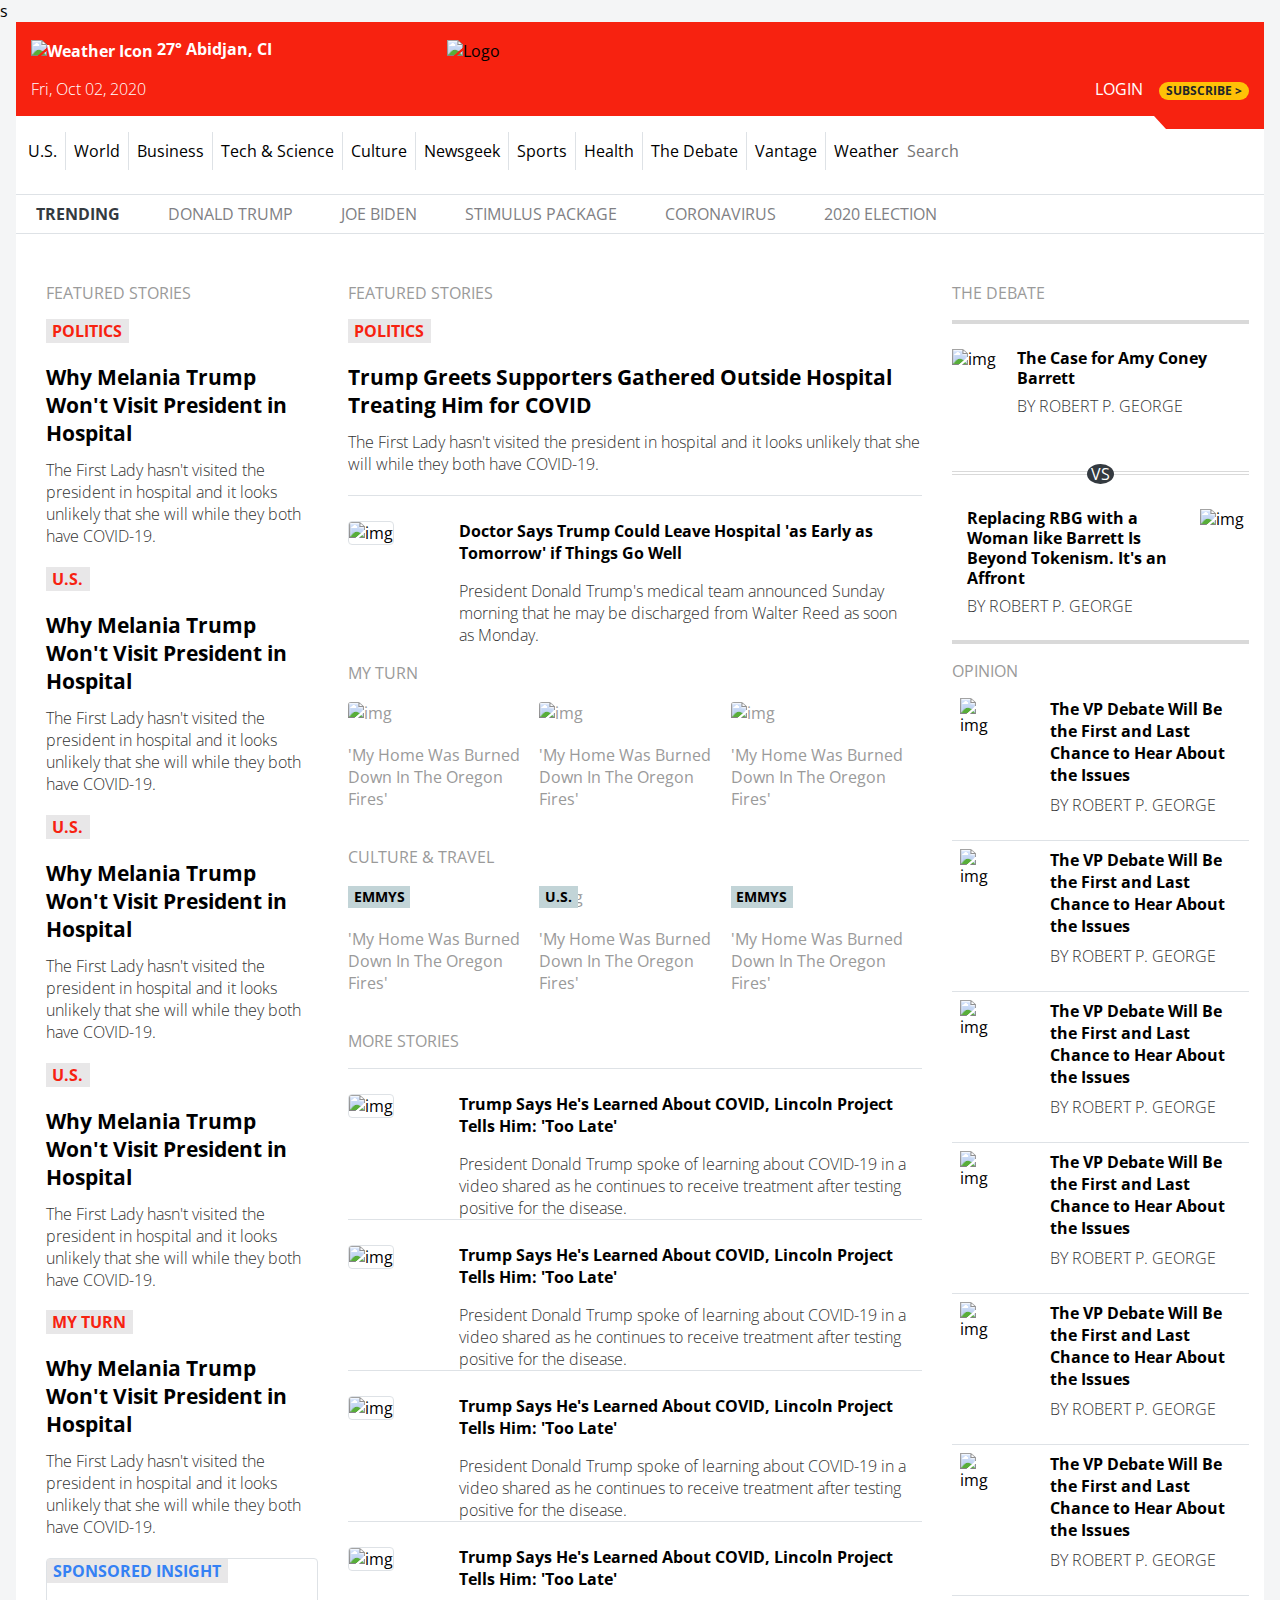
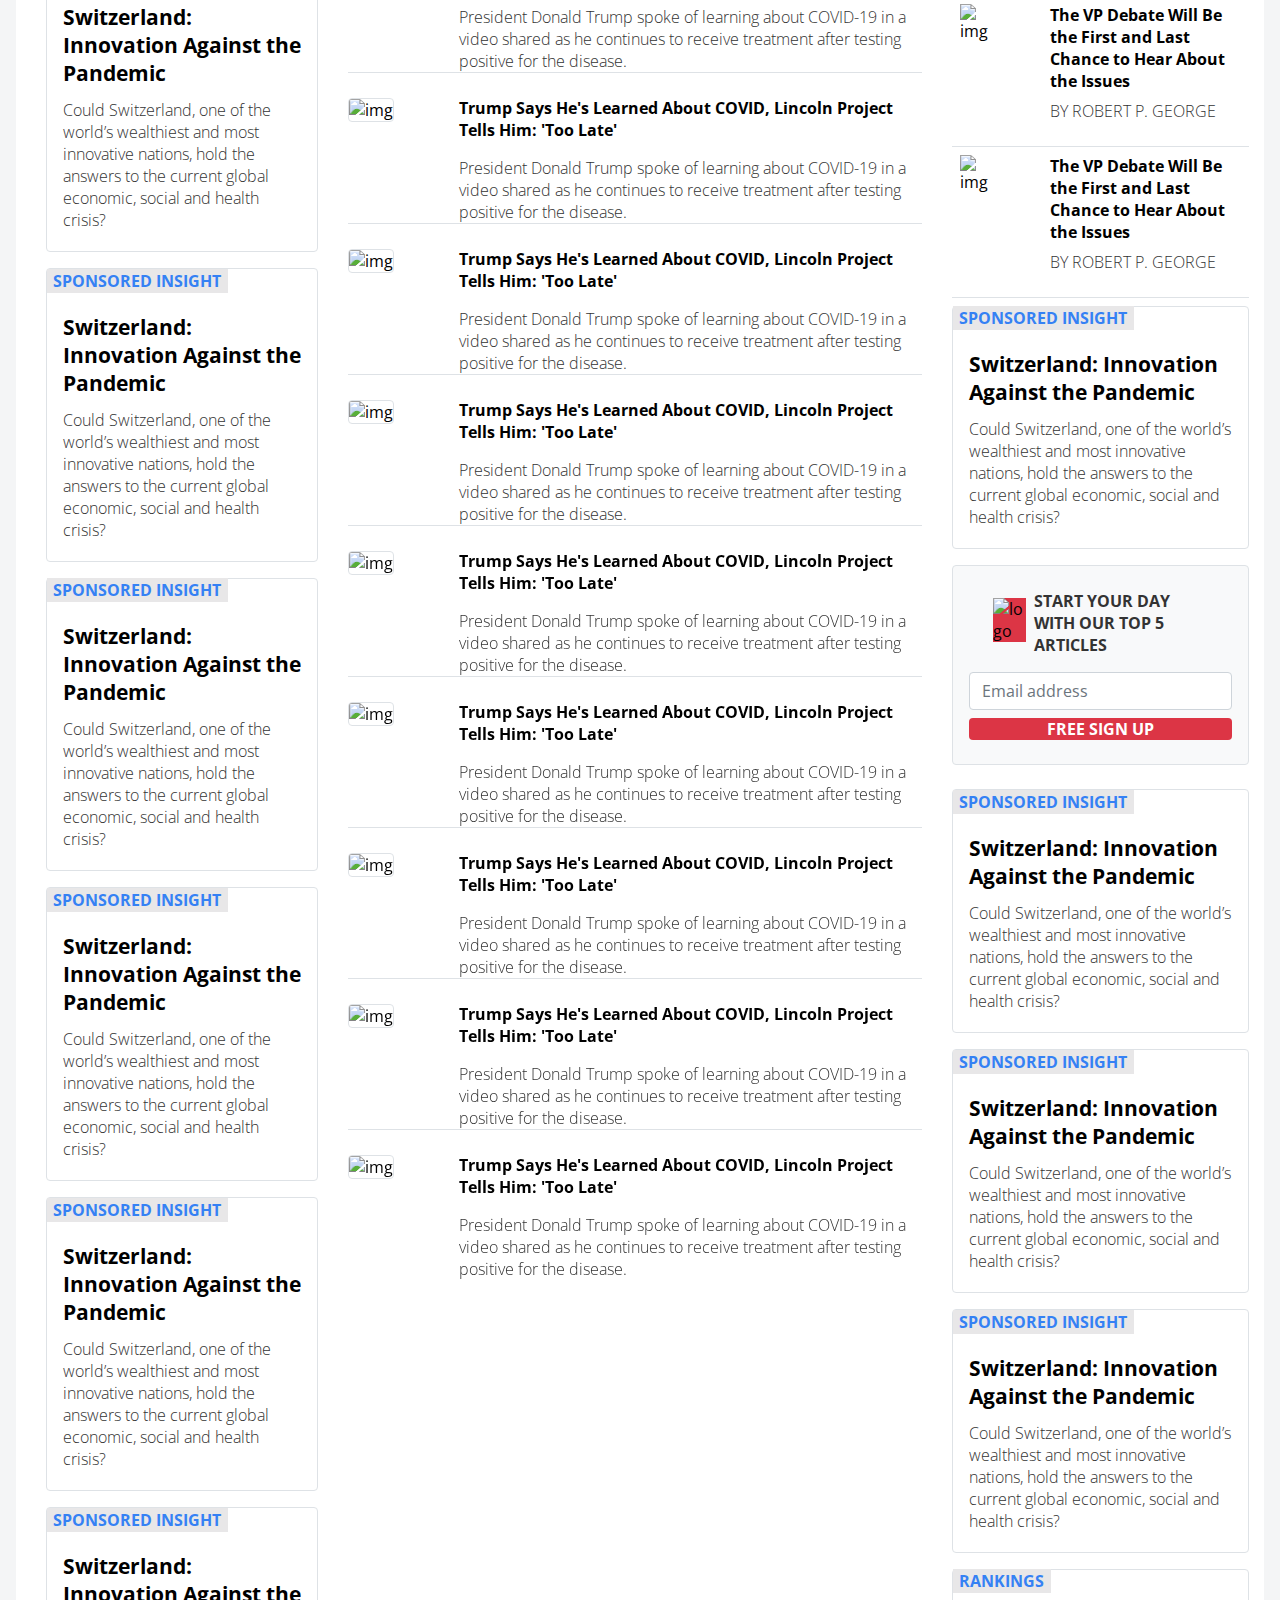
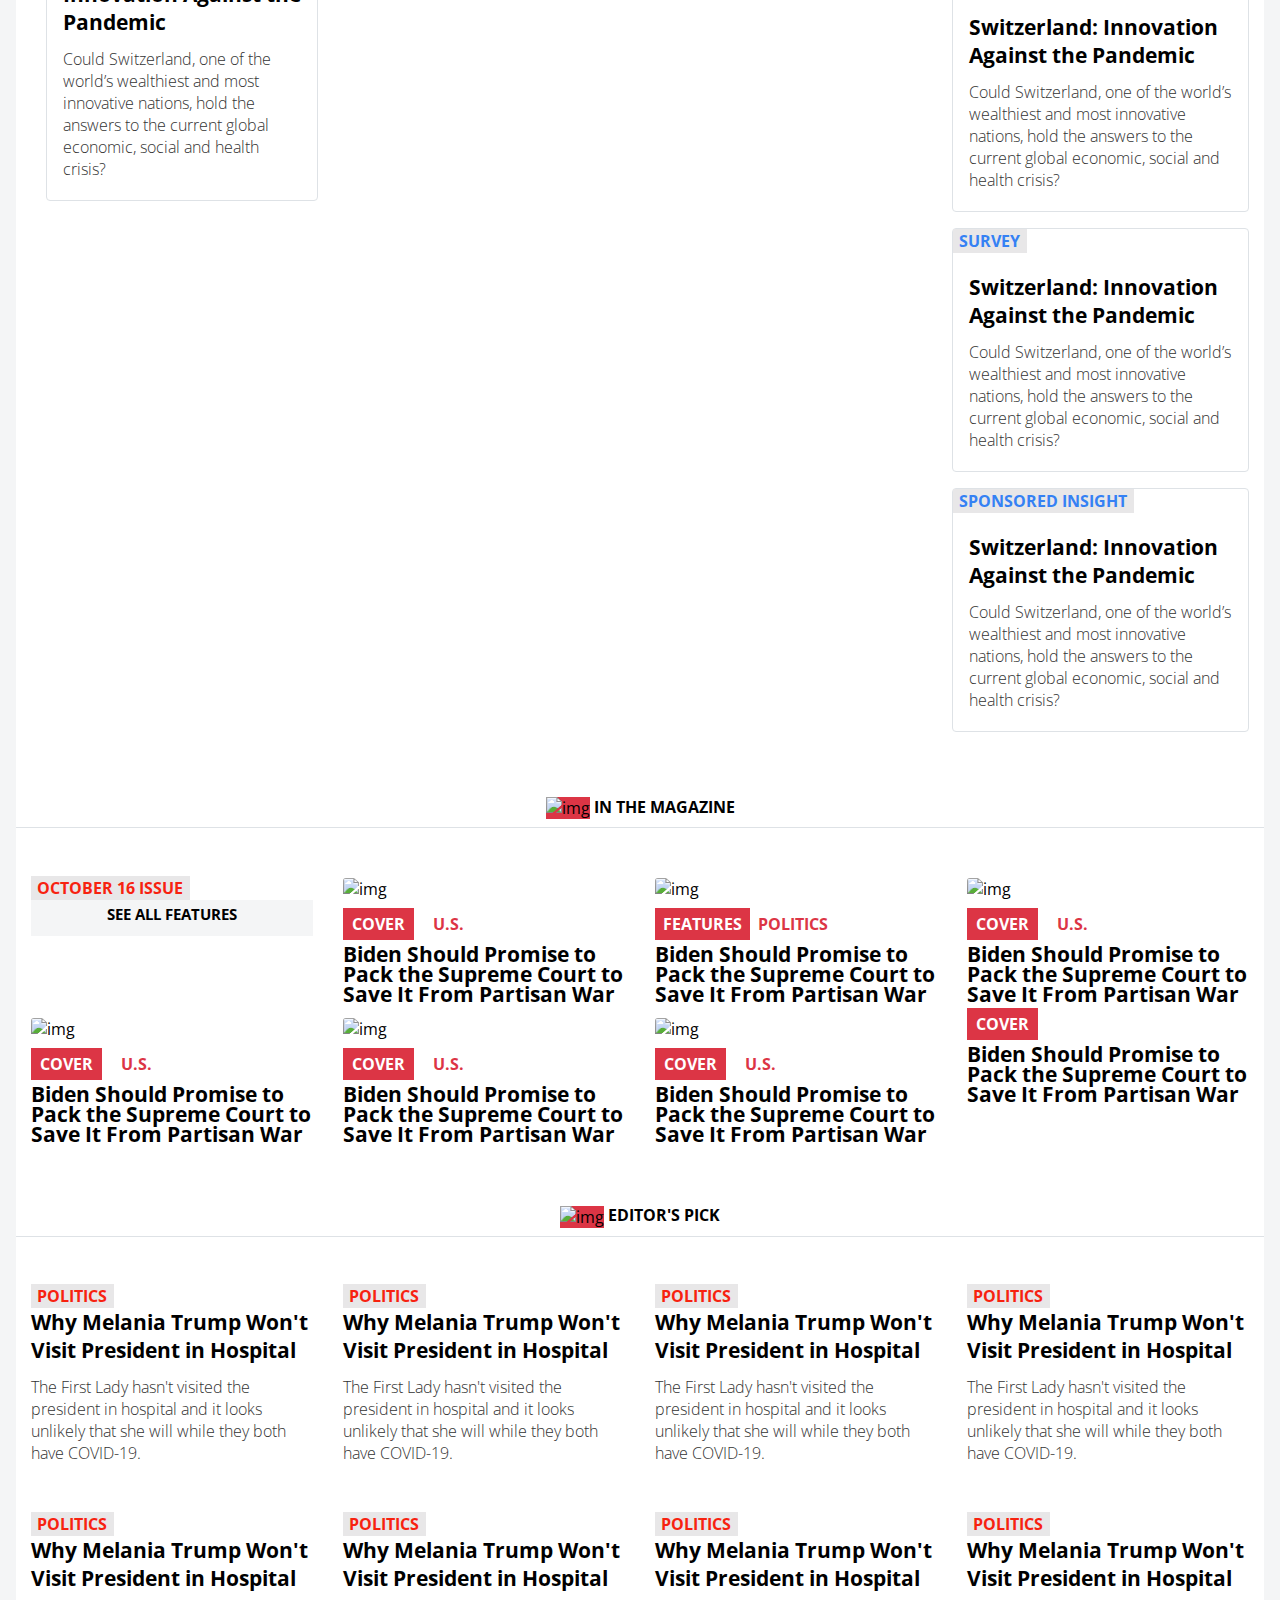
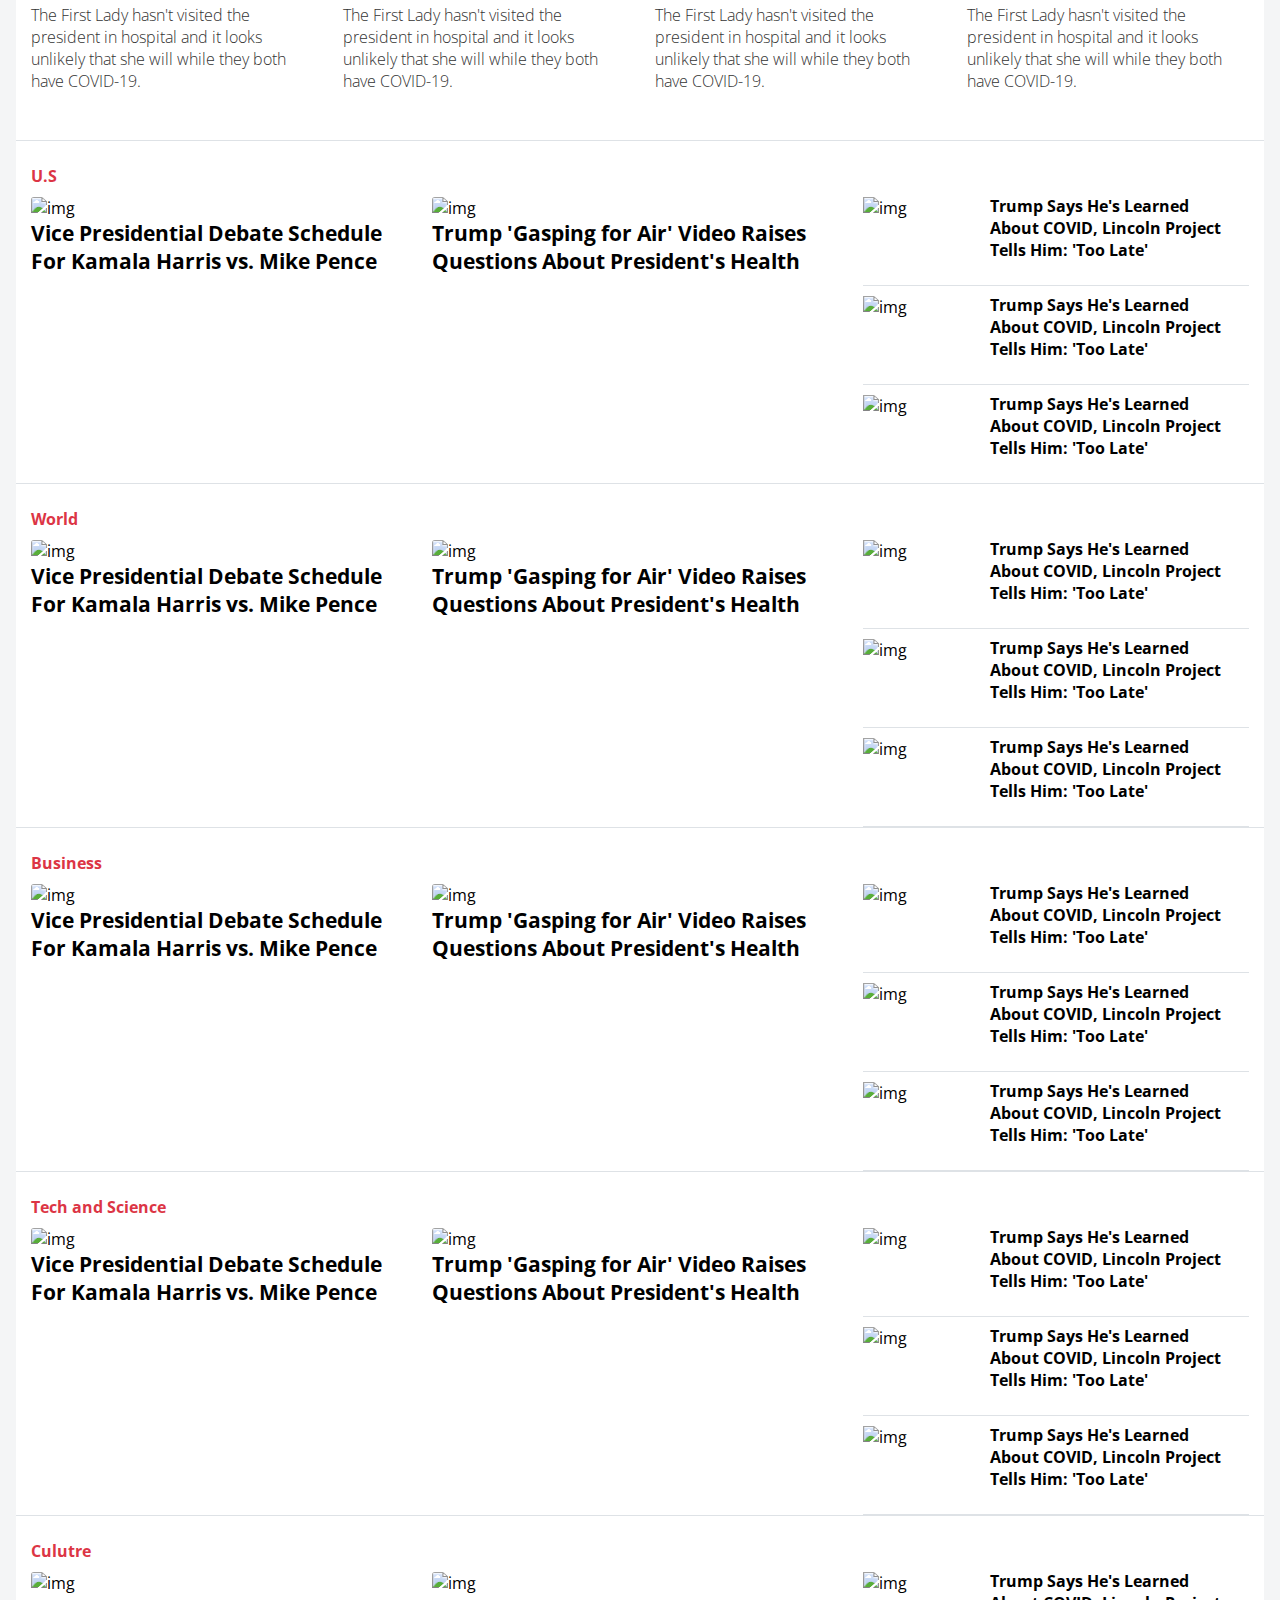
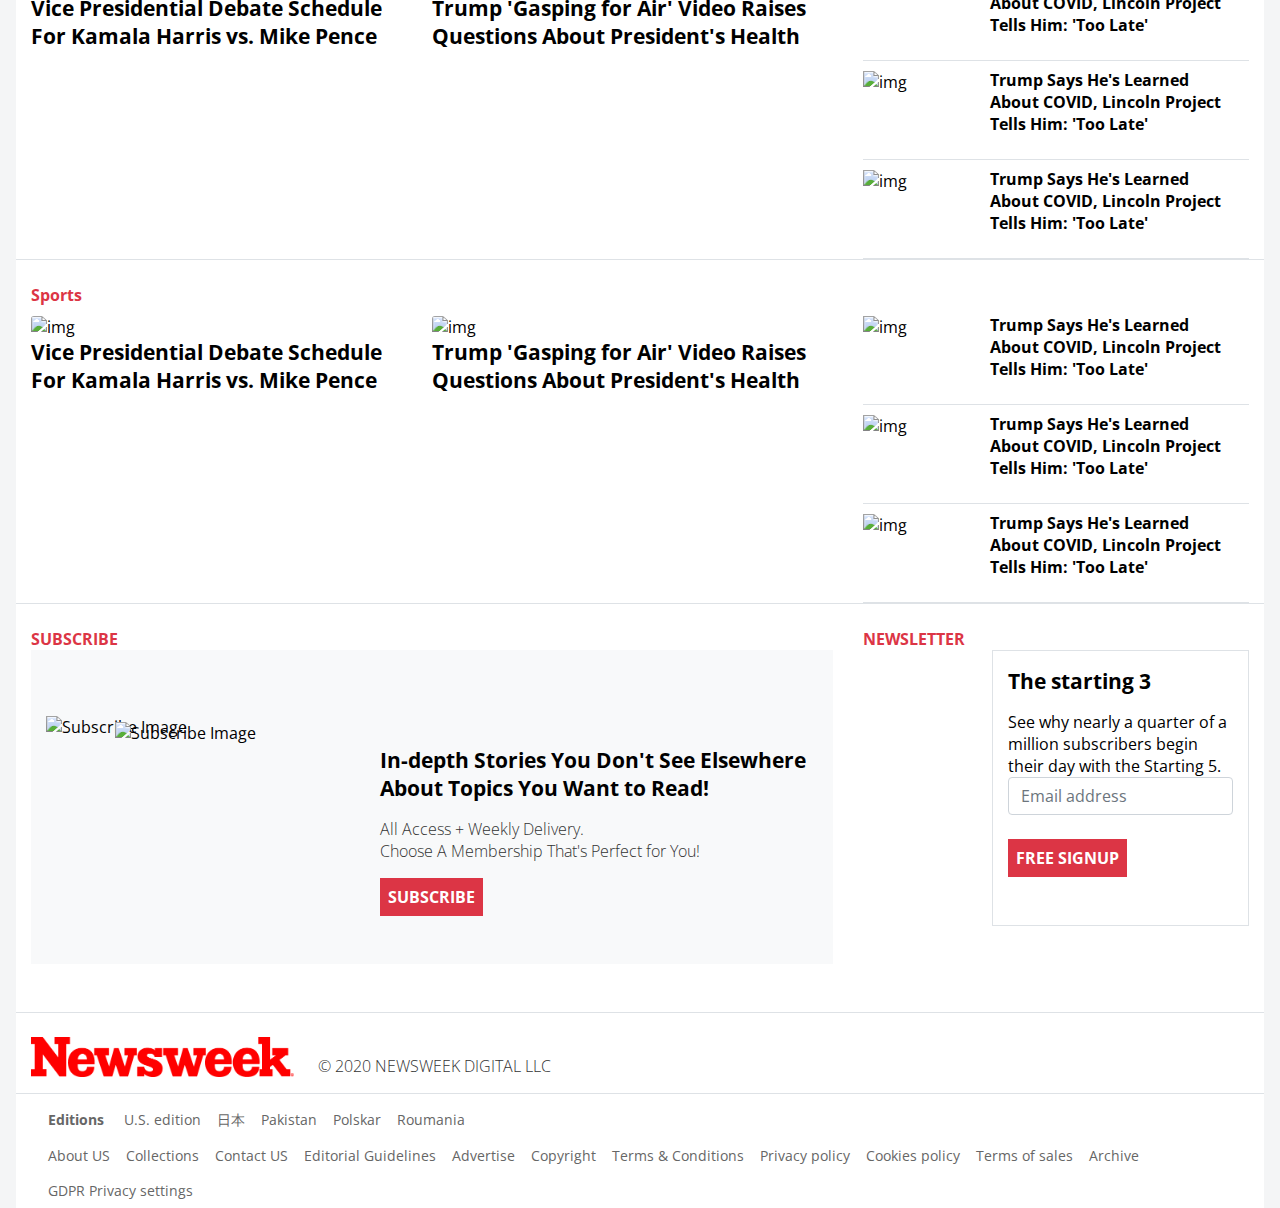
==== index.html @ 327aa108 "add changes" ====
<!DOCTYPE html>
<html lang="en" dir="ltr">
  <head>
    <meta charset="utf-8">
    <meta name="viewport" content="width=device-width, initial-scale=1, shrink-to-fit=no">
    <title>Newsweek - News, Analysis, Politics, Business, Technology</title>
    <link rel="icon" href="https://cdn0.tnwcdn.com/wp-content/themes/cyberdelia/assets/icons/favicon-32x32.png?v=1601030931">
    <link href="https://fonts.googleapis.com/css2?family=Open+Sans&display=swap" rel="stylesheet">
    <link href="https://fonts.googleapis.com/css2?family=Roboto+Condensed&display=swap" rel="stylesheet">s
    <link rel="stylesheet" href="css/breakpoints.css">
    <script src="https://kit.fontawesome.com/d86848cfe0.js"></script>
    <!-- Latest compiled and minified CSS -->
    <link rel="stylesheet" href="https://maxcdn.bootstrapcdn.com/bootstrap/4.5.2/css/bootstrap.min.css">
    <!-- Latest compiled JavaScript -->
    <script src="https://maxcdn.bootstrapcdn.com/bootstrap/4.5.2/js/bootstrap.min.js"></script>
    <link rel="stylesheet" href="css/style.css">
  </head>
  <body>
    <header>
      <div class="container-fluid pr-3 pl-3">
        <div class="header-top row pt-3 pb-3 pr-0 pl-0">
          <div class="col-4 meteo-div d-none d-lg-block">
            <a href="#" title="Weather">
              <img width="24" src="https://g.newsweek.com/img/weather/34.png" alt="Weather Icon">
              27°
              <span class="weather-country">Abidjan, CI</span>
              <i class="fas fa-angle-right"></i>
            </a>
            <p class="mt-3">Fri, Oct 02, 2020</p>

          </div>
          <div class="col-3 col-lg-4">
            <img src="https://ahmetbozaci.github.io/NewsWeek-Clone/assets/images/logo-main.svg" alt="Logo">
          </div>
          <div class="col-lg-4 col-9 d-flex justify-content-end align-items-end">
            <a class="text-white pr-2 d-none d-md-none d-block" href="#">
                <i class="far fa-user-circle" aria-hidden="true"></i>
            </a>
            <a class="text-white d-none d-md-block d-lg-block pr-3" href="#">LOGIN</a>
            <a href="#" class="badge badge-pill badge-warning">SUBSCRIBE &gt;</a>
            <a class="text-white d-lg-none d-md-block pl-3" href="#">
              <i class="fas fa-bars fa-lg" aria-hidden="true"></i>
            </a>
          </div>
        </div>
        <nav class="d-none d-lg-block navbar navbar-light bg-white  navbar-expand-sm px-1 header-bottom pt-3 bg-white border-bottom">
          <ul class="navbar-nav pb-3">
            <li class="nav-item border-right">
              <a class="nav-link" href="#">U.S.</a>
            </li>
            <li class="nav-item border-right">
              <a class="nav-link" href="#">World</a>
            </li>
            <li class="nav-item border-right">
              <a class="nav-link" href="#">Business</a>
            </li>
            <li class="nav-item border-right">
              <a class="nav-link" href="#">Tech & Science</a>
            </li>
            <li class="nav-item border-right">
              <a class="nav-link" href="#">Culture</a>
            </li>
            <li class="nav-item border-right">
              <a class="nav-link" href="#">Newsgeek</a>
            </li>
            <li class="nav-item border-right">
              <a class="nav-link" href="#">Sports</a>
            </li>
            <li class="nav-item border-right">
              <a class="nav-link" href="#">Health</a>
            </li>
            <li class="nav-item border-right">
              <a class="nav-link" href="#">The Debate</a>
            </li>
            <li class="nav-item border-right">
              <a class="nav-link" href="#">Vantage</a>
            </li>
            <li class="nav-item">
              <a class="nav-link" href="#">Weather</a>
            </li>
            <li class="d-flex aling-items-center nav-item">
              <input placeholder="Search" type="text" name="search">
              <i class="fas fa-search"></i>
            </li>
          </ul>
        </nav>
        <nav class="d-none d-lg-block snavbar navbar-light border-bottom bg-white  navbar-expand-sm px-1 bg-white text-uppercase">
          <ul class="nav">
            <li class="nav-item">
              <a class="nav-link active text-dark font-weight-bold" href="#">Trending</a>
            </li>
            <li class="nav-item gray pl-3">
              <a class="nav-link" href="#">Donald Trump</a>
            </li>
            <li class="nav-item gray pl-3">
              <a class="nav-link" href="#">Joe Biden</a>
            </li>
            <li class="nav-item gray pl-3">
              <a class="nav-link" href="#">Stimulus Package</a>
            </li>
            <li class="nav-item gray pl-3">
              <a class="nav-link" href="#">Coronavirus</a>
            </li>
            <li class="nav-item gray pl-3">
              <a class="nav-link" href="#">2020 Election</a>
            </li>
          </ul>
        </nav>
      </div>
    </header>
    <div class="main container-fluid pr-lg-3 pl-lg-3 pt-xs-5 pt-sm-5 pt-md-5 pt-lg-0">
      <div class="row bg-white pt-5">
        <div class="col-md-9">
          <div class="row">
            <div class="col-md-4">
              <h2 class="mb-3 text-uppercase section-title">Featured Stories</h2>
              <article class="card">
                <div class="image">
                  <img class="card-img-top" src="https://d.newsweek.com/en/full/1645885/donald-melania-trump-debate.webp?w=397&h=265&q=90&f=e434ccded94ac92cf7401b2859c7d23e" alt="img">
                  <p class="badge badge-secondary text-uppercase text-left">Politics</p>
                </div>
                <div class="card-body pl-0 pr-0">
                  <h3 class="card-title font-weight-bold text-left">
                    <a href="#">
                      Why Melania Trump Won't Visit President in Hospital
                    </a>
                  </h3>
                  <p class="card-text">The First Lady hasn't visited the president in hospital and it looks unlikely that she will while they both have COVID-19.</p>
                </div>
              </article>


              <article class="card">
                <div class="image">
                  <img class="card-img-top" src="https://oschoolelearning.com/images/divers/osch.jpg" alt="img">
                  <p class="badge badge-secondary text-uppercase text-left">U.S.</p>
                </div>
                <div class="card-body pl-0 pr-0">
                  <h3 class="card-title font-weight-bold text-left">
                    <a href="#">
                      Why Melania Trump Won't Visit President in Hospital
                    </a>
                  </h3>
                  <p class="card-text">The First Lady hasn't visited the president in hospital and it looks unlikely that she will while they both have COVID-19.</p>
                </div>
              </article>


              <article class="card">
                <div class="image">
                  <img class="card-img-top" src="https://d.newsweek.com/en/full/1645826/jaime-harrison-lindsey-graham.webp?w=397&h=265&q=90&f=2d07f592deda1943a4e425fc6417914c" alt="img">
                  <p class="badge badge-secondary text-uppercase text-left">U.S.</p>
                </div>
                <div class="card-body pl-0 pr-0">
                  <h3 class="card-title font-weight-bold text-left">
                    <a href="#">
                      Why Melania Trump Won't Visit President in Hospital
                    </a>
                  </h3>
                  <p class="card-text">The First Lady hasn't visited the president in hospital and it looks unlikely that she will while they both have COVID-19.</p>
                </div>
              </article>


              <article class="card">
                <div class="image">
                  <img class="card-img-top" src="https://d.newsweek.com/en/full/1645826/jaime-harrison-lindsey-graham.webp?w=397&h=265&q=90&f=2d07f592deda1943a4e425fc6417914c" alt="img">
                  <p class="badge badge-secondary text-uppercase text-left">U.S.</p>
                </div>
                <div class="card-body pl-0 pr-0">
                  <h3 class="card-title font-weight-bold text-left">
                    <a href="#">
                      Why Melania Trump Won't Visit President in Hospital
                    </a>
                  </h3>
                  <p class="card-text">The First Lady hasn't visited the president in hospital and it looks unlikely that she will while they both have COVID-19.</p>
                </div>
              </article>


              <article class="card">
                <div class="image">
                  <img class="card-img-top" src="https://d.newsweek.com/en/full/1645809/foster-care-adoption-racism-fatherhood.webp?w=397&h=265&q=90&f=734864010f90e330a801df54ad4e5d7b" alt="img">
                  <p class="badge badge-secondary text-uppercase text-left">My Turn</p>
                </div>
                <div class="card-body pl-0 pr-0">
                  <h3 class="card-title font-weight-bold text-left">
                    <a href="#">
                      Why Melania Trump Won't Visit President in Hospital
                    </a>
                  </h3>
                  <p class="card-text">The First Lady hasn't visited the president in hospital and it looks unlikely that she will while they both have COVID-19.</p>
                </div>
              </article>

              <article class="mb-3 card sponsored">
                <div class="image">
                  <img class="card-img-top" src="https://d.newsweek.com/en/full/1641726/switzerland-image.jpg?w=500&h=333&f=85b0704e011d8f3be7c700def55ade28" alt="img">
                  <p class="badge badge-secondary text-uppercase text-left">Sponsored Insight</p>
                </div>
                <div class="card-body pl-3 pr-3">
                  <h3 class="card-title font-weight-bold text-left">
                    <a href="#">
                      Switzerland: Innovation Against the Pandemic
                    </a>
                  </h3>
                  <p class="card-text">Could Switzerland, one of the world’s wealthiest and most innovative nations, hold the answers to the current global economic, social and health crisis?</p>
                </div>
              </article>

              <article class="mb-3 card sponsored">
                <div class="image">
                  <img class="card-img-top" src="https://d.newsweek.com/en/full/1640732/holy-angel-university.jpg?w=500&h=333&f=eb1178ccc2ae44eb6ce60701d4e0cf7f" alt="img">
                  <p class="badge badge-secondary text-uppercase text-left">Sponsored Insight</p>
                </div>
                <div class="card-body pl-3 pr-3">
                  <h3 class="card-title font-weight-bold text-left">
                    <a href="#">
                      Switzerland: Innovation Against the Pandemic
                    </a>
                  </h3>
                  <p class="card-text">Could Switzerland, one of the world’s wealthiest and most innovative nations, hold the answers to the current global economic, social and health crisis?</p>
                </div>
              </article>

              <article class="mb-3 card sponsored">
                <div class="image">
                  <img class="card-img-top" src="https://d.newsweek.com/en/full/1641228/worlds-best-specialized-hospitals-2021.png?w=500&h=333&f=78fc1236f2add4e7e946c17e20a9b978" alt="img">
                  <p class="badge badge-secondary text-uppercase text-left">Sponsored Insight</p>
                </div>
                <div class="card-body pl-3 pr-3">
                  <h3 class="card-title font-weight-bold text-left">
                    <a href="#">
                      Switzerland: Innovation Against the Pandemic
                    </a>
                  </h3>
                  <p class="card-text">Could Switzerland, one of the world’s wealthiest and most innovative nations, hold the answers to the current global economic, social and health crisis?</p>
                </div>
              </article>

              <article class="mb-3 card sponsored">
                <div class="image">
                  <img class="card-img-top" src="https://d.newsweek.com/en/full/1630878/best-online-shops-2021.png?w=500&h=333&f=46c7b25c74ea86488ef5b9c837c4f393" alt="img">
                  <p class="badge badge-secondary text-uppercase text-left">Sponsored Insight</p>
                </div>
                <div class="card-body pl-3 pr-3">
                  <h3 class="card-title font-weight-bold text-left">
                    <a href="#">
                      Switzerland: Innovation Against the Pandemic
                    </a>
                  </h3>
                  <p class="card-text">Could Switzerland, one of the world’s wealthiest and most innovative nations, hold the answers to the current global economic, social and health crisis?</p>
                </div>
              </article>

              <article class="mb-3 card sponsored">
                <div class="image">
                  <img class="card-img-top" src="https://d.newsweek.com/en/full/1627222/americas-best-physical-rehabilitation-centers-2020.png?w=500&h=333&f=77ba5dea483fdf8b3cd3a4329fb0b853" alt="img">
                  <p class="badge badge-secondary text-uppercase text-left">Sponsored Insight</p>
                </div>
                <div class="card-body pl-3 pr-3">
                  <h3 class="card-title font-weight-bold text-left">
                    <a href="#">
                      Switzerland: Innovation Against the Pandemic
                    </a>
                  </h3>
                  <p class="card-text">Could Switzerland, one of the world’s wealthiest and most innovative nations, hold the answers to the current global economic, social and health crisis?</p>
                </div>
              </article>

              <article class="mb-3 card sponsored">
                <div class="image">
                  <img class="card-img-top" src="https://d.newsweek.com/en/full/1617158/brandspark.png?w=500&h=333&f=50fc6ab9843ed86120b0dce671726563" alt="img">
                  <p class="badge badge-secondary text-uppercase text-left">Sponsored Insight</p>
                </div>
                <div class="card-body pl-3 pr-3">
                  <h3 class="card-title font-weight-bold text-left">
                    <a href="#">
                      Switzerland: Innovation Against the Pandemic
                    </a>
                  </h3>
                  <p class="card-text">Could Switzerland, one of the world’s wealthiest and most innovative nations, hold the answers to the current global economic, social and health crisis?</p>
                </div>
              </article>

            </div>
            <div class="col-md-8">
              <h2 class="mb-3 text-uppercase section-title">Featured Stories</h2>
              <article class="card">
                <div class="image">
                  <img class="card-img-top" src="https://d.newsweek.com/en/full/1646881/2020-election-donald-trump-joe-biden-getty.jpg?w=591&h=364&f=2cc45882ca5bf49453bfc0b87cbfc1e1" alt="img">
                  <p class="badge badge-secondary text-uppercase text-left">Politics</p>
                </div>
                <div class="card-body pl-0 pr-0">
                  <h3 class="card-title font-weight-bold text-left">
                    <a href="#">
                      Trump Greets Supporters Gathered Outside Hospital Treating Him for COVID
                    </a>
                  </h3>
                  <p class="card-text">The First Lady hasn't visited the president in hospital and it looks unlikely that she will while they both have COVID-19.</p>
                </div>
                <div class="row border-top pt-4">
                  <div class="col-md-2 col-2 pl-0 pr-0">
                    <picture>
                      <source srcset="https://d.newsweek.com/en/full/1645841/trump-medical-team.jpg?w=95&h=95&f=c6e23cd0687a00b9b4112c075f09f1b6" type="image/svg+xml">
                      <img src="https://d.newsweek.com/en/full/1645841/trump-medical-team.jpg?w=95&h=95&f=c6e23cd0687a00b9b4112c075f09f1b6" class="img-fluid img-thumbnail p-0" alt="img" >
                    </picture>
                  </div>
                  <div class="col-md-10 col-10">
                    <h4 class="mb-3 font-weight-bold">
                      <a href="#">Doctor Says Trump Could Leave Hospital 'as Early as Tomorrow' if Things Go Well</a>
                    </h4>
                    <p>President Donald Trump's medical team announced Sunday morning that he may be discharged from Walter Reed as soon as Monday.</p>
                  </div>
                </div>
              </article>

              <h2 class="mb-3 mt-3 text-uppercase section-title">My Turn</h2>
              <div class="row my-turn">
                <div class="col-md-4 pl-0">
                  <article class="card">
                    <div class="image">
                      <img class="card-img-top" src="https://d.newsweek.com/en/full/1646357/coronavirus-pandemic-death-family.jpg?w=397&h=397&f=742d6559dd401252982aaf8aaf99ffc4" alt="img">
                    </div>
                    <div class="card-body pl-0 pr-0">
                      <h3 class="text-left">
                        <a href="#">
                          'My Home Was Burned Down In The Oregon Fires'
                        </a>
                      </h3>
                    </div>
                  </article>
                </div>

                <div class="col-md-4 pl-0">
                  <article class="card">
                    <div class="image">
                      <img class="card-img-top" src="https://d.newsweek.com/en/full/1645809/foster-care-adoption-racism-fatherhood.jpg?w=397&h=397&f=ef7db70a9d6a23468538f5b9bc9f512c" alt="img">
                    </div>
                    <div class="card-body pl-0 pr-0">
                      <h3 class="text-left">
                        <a href="#">
                          'My Home Was Burned Down In The Oregon Fires'
                        </a>
                      </h3>
                    </div>
                  </article>
                </div>

                <div class="col-md-4 pl-0">
                  <article class="card">
                    <div class="image">
                      <img class="card-img-top" src="https://d.newsweek.com/en/full/1646981/wildlife-coyote-peterson-stings-bees.jpg?w=397&h=397&f=59f0ab5a6eafd874d699b95cd6019c70" alt="img">
                    </div>
                    <div class="card-body pl-0 pr-0">
                      <h3 class="text-left">
                        <a href="#">
                          'My Home Was Burned Down In The Oregon Fires'
                        </a>
                      </h3>
                    </div>
                  </article>
                </div>

              </div>

              <h2 class="mb-3 mt-3 text-uppercase section-title">Culture & Travel</h2>
              <div class="row my-turn culture">
                <div class="col-md-4 pl-0">
                  <article class="card">
                    <div class="image">
                      <p class="badge badge-secondary text-uppercase text-left">EMMYS</p>
                      <img class="card-img-top" src="https://d.newsweek.com/en/full/1641887/cul-map-wes-anderson-white-cyclon-banner.jpg?w=397&h=397&l=57&t=47&f=e5942c36302659ac5aa06f4fe5a7f5f1" alt="img">
                    </div>
                    <div class="card-body pl-0 pr-0">
                      <h3 class="text-left">
                        <a href="#">
                          'My Home Was Burned Down In The Oregon Fires'
                        </a>
                      </h3>
                    </div>
                  </article>
                </div>

                <div class="col-md-4 pl-0">
                  <article class="card">
                    <div class="image">
                      <p class="badge badge-secondary text-uppercase text-left">U.S.</p>
                      <img class="card-img-top" src="https://d.newsweek.com/en/full/1640554/zendaya.webp?w=397&h=397&f=8e5f8ea8c3c7d315e48c42d9d4ae7f63" alt="img">
                    </div>
                    <div class="card-body pl-0 pr-0">
                      <h3 class="text-left">
                        <a href="#">
                          'My Home Was Burned Down In The Oregon Fires'
                        </a>
                      </h3>
                    </div>
                  </article>
                </div>

                <div class="col-md-4 pl-0">
                  <article class="card">
                    <div class="image">
                      <p class="badge badge-secondary text-uppercase text-left">emmys</p>
                      <img class="card-img-top" src="https://d.newsweek.com/en/full/1645381/100-best-rock-albums-all-time-according-critics.png?w=397&h=397&f=4fac5a43a9d8890fa4ae6281e59ace15" alt="img">
                    </div>
                    <div class="card-body pl-0 pr-0">
                      <h3 class="text-left">
                        <a href="#">
                          'My Home Was Burned Down In The Oregon Fires'
                        </a>
                      </h3>
                    </div>
                  </article>
                </div>

              </div>

              <h2 class="mb-3 mt-3 text-uppercase section-title">More Stories</h2>
              <article class="row border-top pt-4 more">
                <div class="col-md-2 col-2 pl-0 pr-0">
                  <picture>
                    <source srcset="https://d.newsweek.com/en/full/1645890/trump.jpg?w=95&h=95&f=0661ba1f6288024d5ea0f5b3d4f5fcb9" type="image/svg+xml">
                    <img alt="img" src="https://d.newsweek.com/en/full/1645890/trump.jpg?w=95&h=95&f=0661ba1f6288024d5ea0f5b3d4f5fcb9" class="img-fluid img-thumbnail p-0" >
                  </picture>
                </div>
                <div class="col-md-10 col-10">
                  <h4 class="mb-3 font-weight-bold">
                    <a href="#">Trump Says He's Learned About COVID, Lincoln Project Tells Him: 'Too Late'</a>
                  </h4>
                  <p>President Donald Trump spoke of learning about COVID-19 in a video shared as he continues to receive treatment after testing positive for the disease.</p>
                </div>
              </article>
              <article class="row border-top pt-4 more">
                <div class="col-md-2 col-2 pl-0 pr-0">
                  <picture>
                    <source srcset="https://d.newsweek.com/en/full/1645890/trump.jpg?w=95&h=95&f=0661ba1f6288024d5ea0f5b3d4f5fcb9" type="image/svg+xml">
                    <img alt="img" src="https://d.newsweek.com/en/full/1645890/trump.jpg?w=95&h=95&f=0661ba1f6288024d5ea0f5b3d4f5fcb9" class="img-fluid img-thumbnail p-0" >
                  </picture>
                </div>
                <div class="col-md-10 col-10">
                  <h4 class="mb-3 font-weight-bold">
                    <a href="#">Trump Says He's Learned About COVID, Lincoln Project Tells Him: 'Too Late'</a>
                  </h4>
                  <p>President Donald Trump spoke of learning about COVID-19 in a video shared as he continues to receive treatment after testing positive for the disease.</p>
                </div>
              </article>
              <article class="row border-top pt-4 more">
                <div class="col-md-2 col-2 pl-0 pr-0">
                  <picture>
                    <source srcset="https://d.newsweek.com/en/full/1645890/trump.jpg?w=95&h=95&f=0661ba1f6288024d5ea0f5b3d4f5fcb9" type="image/svg+xml">
                    <img alt="img" src="https://d.newsweek.com/en/full/1645890/trump.jpg?w=95&h=95&f=0661ba1f6288024d5ea0f5b3d4f5fcb9" class="img-fluid img-thumbnail p-0" >
                  </picture>
                </div>
                <div class="col-md-10 col-10">
                  <h4 class="mb-3 font-weight-bold">
                    <a href="#">Trump Says He's Learned About COVID, Lincoln Project Tells Him: 'Too Late'</a>
                  </h4>
                  <p>President Donald Trump spoke of learning about COVID-19 in a video shared as he continues to receive treatment after testing positive for the disease.</p>
                </div>
              </article>
              <article class="row border-top pt-4 more">
                <div class="col-md-2 col-2 pl-0 pr-0">
                  <picture>
                    <source srcset="https://d.newsweek.com/en/full/1645890/trump.jpg?w=95&h=95&f=0661ba1f6288024d5ea0f5b3d4f5fcb9" type="image/svg+xml">
                    <img alt="img" src="https://d.newsweek.com/en/full/1645890/trump.jpg?w=95&h=95&f=0661ba1f6288024d5ea0f5b3d4f5fcb9" class="img-fluid img-thumbnail p-0" >
                  </picture>
                </div>
                <div class="col-md-10 col-10">
                  <h4 class="mb-3 font-weight-bold">
                    <a href="#">Trump Says He's Learned About COVID, Lincoln Project Tells Him: 'Too Late'</a>
                  </h4>
                  <p>President Donald Trump spoke of learning about COVID-19 in a video shared as he continues to receive treatment after testing positive for the disease.</p>
                </div>
              </article>
              <article class="row border-top pt-4 more">
                <div class="col-md-2 col-2 pl-0 pr-0">
                  <picture>
                    <source srcset="https://d.newsweek.com/en/full/1645890/trump.jpg?w=95&h=95&f=0661ba1f6288024d5ea0f5b3d4f5fcb9" type="image/svg+xml">
                    <img alt="img" src="https://d.newsweek.com/en/full/1645890/trump.jpg?w=95&h=95&f=0661ba1f6288024d5ea0f5b3d4f5fcb9" class="img-fluid img-thumbnail p-0" >
                  </picture>
                </div>
                <div class="col-md-10 col-10">
                  <h4 class="mb-3 font-weight-bold">
                    <a href="#">Trump Says He's Learned About COVID, Lincoln Project Tells Him: 'Too Late'</a>
                  </h4>
                  <p>President Donald Trump spoke of learning about COVID-19 in a video shared as he continues to receive treatment after testing positive for the disease.</p>
                </div>
              </article>
              <article class="row border-top pt-4 more">
                <div class="col-md-2 col-2 pl-0 pr-0">
                  <picture>
                    <source srcset="https://d.newsweek.com/en/full/1645890/trump.jpg?w=95&h=95&f=0661ba1f6288024d5ea0f5b3d4f5fcb9" type="image/svg+xml">
                    <img alt="img" src="https://d.newsweek.com/en/full/1645890/trump.jpg?w=95&h=95&f=0661ba1f6288024d5ea0f5b3d4f5fcb9" class="img-fluid img-thumbnail p-0" >
                  </picture>
                </div>
                <div class="col-md-10 col-10">
                  <h4 class="mb-3 font-weight-bold">
                    <a href="#">Trump Says He's Learned About COVID, Lincoln Project Tells Him: 'Too Late'</a>
                  </h4>
                  <p>President Donald Trump spoke of learning about COVID-19 in a video shared as he continues to receive treatment after testing positive for the disease.</p>
                </div>
              </article>
              <article class="row border-top pt-4 more">
                <div class="col-md-2 col-2 pl-0 pr-0">
                  <picture>
                    <source srcset="https://d.newsweek.com/en/full/1645890/trump.jpg?w=95&h=95&f=0661ba1f6288024d5ea0f5b3d4f5fcb9" type="image/svg+xml">
                    <img alt="img" src="https://d.newsweek.com/en/full/1645890/trump.jpg?w=95&h=95&f=0661ba1f6288024d5ea0f5b3d4f5fcb9" class="img-fluid img-thumbnail p-0" >
                  </picture>
                </div>
                <div class="col-md-10 col-10">
                  <h4 class="mb-3 font-weight-bold">
                    <a href="#">Trump Says He's Learned About COVID, Lincoln Project Tells Him: 'Too Late'</a>
                  </h4>
                  <p>President Donald Trump spoke of learning about COVID-19 in a video shared as he continues to receive treatment after testing positive for the disease.</p>
                </div>
              </article>
              <div class="sticky-top">
                <article class="row border-top pt-4 more">
                  <div class="col-md-2 col-2 pl-0 pr-0">
                    <picture>
                      <source srcset="https://d.newsweek.com/en/full/1645890/trump.jpg?w=95&h=95&f=0661ba1f6288024d5ea0f5b3d4f5fcb9" type="image/svg+xml">
                        <img alt="img" src="https://d.newsweek.com/en/full/1645890/trump.jpg?w=95&h=95&f=0661ba1f6288024d5ea0f5b3d4f5fcb9" class="img-fluid img-thumbnail p-0" >
                      </picture>
                    </div>
                    <div class="col-md-10 col-10">
                      <h4 class="mb-3 font-weight-bold">
                        <a href="#">Trump Says He's Learned About COVID, Lincoln Project Tells Him: 'Too Late'</a>
                      </h4>
                      <p>President Donald Trump spoke of learning about COVID-19 in a video shared as he continues to receive treatment after testing positive for the disease.</p>
                    </div>
                  </article>
                <article class="row border-top pt-4 more">
                    <div class="col-md-2 col-2 pl-0 pr-0">
                      <picture>
                        <source srcset="https://d.newsweek.com/en/full/1645890/trump.jpg?w=95&h=95&f=0661ba1f6288024d5ea0f5b3d4f5fcb9" type="image/svg+xml">
                          <img alt="img" src="https://d.newsweek.com/en/full/1645890/trump.jpg?w=95&h=95&f=0661ba1f6288024d5ea0f5b3d4f5fcb9" class="img-fluid img-thumbnail p-0" >
                        </picture>
                      </div>
                      <div class="col-md-10 col-10">
                        <h4 class="mb-3 font-weight-bold">
                          <a href="#">Trump Says He's Learned About COVID, Lincoln Project Tells Him: 'Too Late'</a>
                        </h4>
                        <p>President Donald Trump spoke of learning about COVID-19 in a video shared as he continues to receive treatment after testing positive for the disease.</p>
                      </div>
                    </article>
                <article class="row border-top pt-4 more">
                      <div class="col-md-2 col-2 pl-0 pr-0">
                        <picture>
                          <source srcset="https://d.newsweek.com/en/full/1645890/trump.jpg?w=95&h=95&f=0661ba1f6288024d5ea0f5b3d4f5fcb9" type="image/svg+xml">
                            <img alt="img" src="https://d.newsweek.com/en/full/1645890/trump.jpg?w=95&h=95&f=0661ba1f6288024d5ea0f5b3d4f5fcb9" class="img-fluid img-thumbnail p-0" >
                          </picture>
                        </div>
                        <div class="col-md-10 col-10">
                          <h4 class="mb-3 font-weight-bold">
                            <a href="#">Trump Says He's Learned About COVID, Lincoln Project Tells Him: 'Too Late'</a>
                          </h4>
                          <p>President Donald Trump spoke of learning about COVID-19 in a video shared as he continues to receive treatment after testing positive for the disease.</p>
                        </div>
                      </article>
                <article class="row border-top pt-4 more">
                        <div class="col-md-2 col-2 pl-0 pr-0">
                          <picture>
                            <source srcset="https://d.newsweek.com/en/full/1645890/trump.jpg?w=95&h=95&f=0661ba1f6288024d5ea0f5b3d4f5fcb9" type="image/svg+xml">
                              <img alt="img" src="https://d.newsweek.com/en/full/1645890/trump.jpg?w=95&h=95&f=0661ba1f6288024d5ea0f5b3d4f5fcb9" class="img-fluid img-thumbnail p-0" >
                            </picture>
                          </div>
                          <div class="col-md-10 col-10">
                            <h4 class="mb-3 font-weight-bold">
                              <a href="#">Trump Says He's Learned About COVID, Lincoln Project Tells Him: 'Too Late'</a>
                            </h4>
                            <p>President Donald Trump spoke of learning about COVID-19 in a video shared as he continues to receive treatment after testing positive for the disease.</p>
                          </div>
                        </article>
                <article class="row border-top pt-4 more">
                          <div class="col-md-2 col-2 pl-0 pr-0">
                            <picture>
                              <source srcset="https://d.newsweek.com/en/full/1645890/trump.jpg?w=95&h=95&f=0661ba1f6288024d5ea0f5b3d4f5fcb9" type="image/svg+xml">
                                <img alt="img" src="https://d.newsweek.com/en/full/1645890/trump.jpg?w=95&h=95&f=0661ba1f6288024d5ea0f5b3d4f5fcb9" class="img-fluid img-thumbnail p-0" >
                              </picture>
                            </div>
                            <div class="col-md-10 col-10">
                              <h4 class="mb-3 font-weight-bold">
                                <a href="#">Trump Says He's Learned About COVID, Lincoln Project Tells Him: 'Too Late'</a>
                              </h4>
                              <p>President Donald Trump spoke of learning about COVID-19 in a video shared as he continues to receive treatment after testing positive for the disease.</p>
                            </div>
                          </article>
              </div>
            </div>
          </div>
        </div>
        <div class="col-md-3 pl-0">
          <h2 class="mb-3 text-uppercase section-title">The Debate</h2>
          <div class="row debate pt-4 pb-4 mb-3">
            <div class="row mb-4">
              <div class="col-md-2 col-2 pl-0 pr-0">
                <picture>
                  <source srcset="https://d.newsweek.com/en/full/1641374/robert-p-george.webp?w=150&h=150&f=365b9cdc1ef783cc2559d38ccbf310b9" type="image/svg+xml">
                    <img alt="img" src="https://d.newsweek.com/en/full/1641374/robert-p-george.webp?w=150&h=150&f=365b9cdc1ef783cc2559d38ccbf310b9" class="p-0 img-fluid" >
                  </picture>
                </div>
                <div class="col-md-10 col-10 mb-4">
                  <h4 class="mb-2 font-weight-bold">
                    <a href="#">The Case for Amy Coney Barrett</a>
                  </h4>
                  <p>BY ROBERT P. GEORGE</p>
                </div>
            </div>
            <div class="row mb-4 w-100">
              <div class="col-12 vs-debate">
                  <div class="bg-dark rounded-circle text-white text-center mx-auto">
                    VS
                  </div>
              </div>
            </div>
            <div class="row">
              <div class="col-md-10 col-10">
                <h4 class="mb-2 font-weight-bold">
                  <a href="#">Replacing RBG with a Woman like Barrett Is Beyond Tokenism. It's an Affront</a>
                </h4>
                <p>BY ROBERT P. GEORGE</p>
              </div>
              <div class="col-md-2 col-2 pl-0 pr-0">
                <picture>
                  <source srcset="https://d.newsweek.com/en/full/1523500/bridget-kelly.webp?w=150&h=150&f=b8865c559bb1db754f728fb108343548" type="image/svg+xml">
                    <img alt="img" src="https://d.newsweek.com/en/full/1523500/bridget-kelly.webp?w=150&h=150&f=b8865c559bb1db754f728fb108343548" class="p-0 img-fluid" >
                  </picture>
                </div>
            </div>
          </div>

          <h2 class="mb-3 text-uppercase section-title">Opinion</h2>
          <div class="row mb-2 border-bottom opinion">
            <div class="col-1 col-md-2 pl-2 pl-0 pr-0">
              <picture>
                <source srcset="https://d.newsweek.com/en/full/1645359/davis-gabbard.webp?w=63&h=63&f=d86988ed1fc66d4768753ee59042e7e8" type="image/svg+xml">
                  <img alt="img" src="https://d.newsweek.com/en/full/1645359/davis-gabbard.webp?w=63&h=63&f=d86988ed1fc66d4768753ee59042e7e8" class="p-0" >
                </picture>
              </div>
              <div class="col-md-10 col-10 mb-4 pl-4 pr-0 pl-md-5">
                <h4 class="mb-2 font-weight-bold">
                  <a href="#">The VP Debate Will Be the First and Last Chance to Hear About the Issues</a>
                </h4>
                <p>BY ROBERT P. GEORGE</p>
              </div>
          </div>

          <div class="row mb-2 border-bottom opinion">
            <div class="col-1 col-md-2 pl-2 pl-0 pr-0">
              <picture>
                <source srcset="https://d.newsweek.com/en/full/1645182/chishti-thames.webp?w=63&h=63&f=ccc6d6c4af53c833957661f353cd4e42" type="image/svg+xml">
                  <img alt="img" src="https://d.newsweek.com/en/full/1645182/chishti-thames.webp?w=63&h=63&f=ccc6d6c4af53c833957661f353cd4e42" class="p-0" >
                </picture>
              </div>
              <div class="col-md-10 col-10 mb-4 pl-4 pr-0 pl-md-5">
                <h4 class="mb-2 font-weight-bold">
                  <a href="#">The VP Debate Will Be the First and Last Chance to Hear About the Issues</a>
                </h4>
                <p>BY ROBERT P. GEORGE</p>
              </div>
          </div>

          <div class="row mb-2 border-bottom opinion">
            <div class="col-1 col-md-2 pl-2 pl-0 pr-0">
              <picture>
                <source srcset="https://d.newsweek.com/en/full/1604725/tom-rogers-timothy-e-wirth.webp?w=63&h=63&f=c9021798f8a0bdb4f9c6625cd060f5ab" type="image/svg+xml">
                  <img alt="img" src="https://d.newsweek.com/en/full/1604725/tom-rogers-timothy-e-wirth.webp?w=63&h=63&f=c9021798f8a0bdb4f9c6625cd060f5ab" class="p-0" >
                </picture>
              </div>
              <div class="col-md-10 col-10 mb-4 pl-4 pr-0 pl-md-5">
                <h4 class="mb-2 font-weight-bold">
                  <a href="#">The VP Debate Will Be the First and Last Chance to Hear About the Issues</a>
                </h4>
                <p>BY ROBERT P. GEORGE</p>
              </div>
          </div>

          <div class="row mb-2 border-bottom opinion">
            <div class="col-1 col-md-2 pl-2 pl-0 pr-0">
              <picture>
                <source srcset="https://d.newsweek.com/en/full/1588751/jason-rantz.webp?w=63&h=63&f=f8afd026e20e8ab3f6d6fa08c4efc72c" type="image/svg+xml">
                  <img alt="img" src="https://d.newsweek.com/en/full/1588751/jason-rantz.webp?w=63&h=63&f=f8afd026e20e8ab3f6d6fa08c4efc72c" class="p-0" >
                </picture>
              </div>
              <div class="col-md-10 col-10 mb-4 pl-4 pr-0 pl-md-5">
                <h4 class="mb-2 font-weight-bold">
                  <a href="#">The VP Debate Will Be the First and Last Chance to Hear About the Issues</a>
                </h4>
                <p>BY ROBERT P. GEORGE</p>
              </div>
          </div>

          <div class="row mb-2 border-bottom opinion">
            <div class="col-1 col-md-2 pl-2 pl-0 pr-0">
              <picture>
                <source srcset="https://d.newsweek.com/en/full/1577421/hank-gilman.webp?w=63&h=63&f=f18b9a7364da071493072861d8b4448f" type="image/svg+xml">
                  <img alt="img" src="https://d.newsweek.com/en/full/1577421/hank-gilman.webp?w=63&h=63&f=f18b9a7364da071493072861d8b4448f" class="p-0" >
                </picture>
              </div>
              <div class="col-md-10 col-10 mb-4 pl-4 pr-0 pl-md-5">
                <h4 class="mb-2 font-weight-bold">
                  <a href="#">The VP Debate Will Be the First and Last Chance to Hear About the Issues</a>
                </h4>
                <p>BY ROBERT P. GEORGE</p>
              </div>
          </div>

          <div class="row mb-2 border-bottom opinion">
            <div class="col-1 col-md-2 pl-2 pl-0 pr-0">
              <picture>
                <source srcset="https://d.newsweek.com/en/full/97976/robert-reich.webp?w=63&h=63&f=297351a03eaa549128026042394c9580" type="image/svg+xml">
                  <img alt="img" src="https://d.newsweek.com/en/full/97976/robert-reich.webp?w=63&h=63&f=297351a03eaa549128026042394c9580" class="p-0" >
                </picture>
              </div>
              <div class="col-md-10 col-10 mb-4 pl-4 pr-0 pl-md-5">
                <h4 class="mb-2 font-weight-bold">
                  <a href="#">The VP Debate Will Be the First and Last Chance to Hear About the Issues</a>
                </h4>
                <p>BY ROBERT P. GEORGE</p>
              </div>
          </div>

          <div class="row mb-2 border-bottom opinion">
            <div class="col-1 col-md-2 pl-2 pl-0 pr-0">
              <picture>
                <source srcset="https://d.newsweek.com/en/full/97976/robert-reich.webp?w=63&h=63&f=297351a03eaa549128026042394c9580" type="image/svg+xml">
                  <img alt="img" src="https://d.newsweek.com/en/full/97976/robert-reich.webp?w=63&h=63&f=297351a03eaa549128026042394c9580" class="p-0" >
                </picture>
              </div>
              <div class="col-md-10 col-10 mb-4 pl-4 pr-0 pl-md-5">
                <h4 class="mb-2 font-weight-bold">
                  <a href="#">The VP Debate Will Be the First and Last Chance to Hear About the Issues</a>
                </h4>
                <p>BY ROBERT P. GEORGE</p>
              </div>
          </div>

          <div class="row mb-2 border-bottom opinion">
            <div class="col-1 col-md-2 pl-2 pl-0 pr-0">
              <picture>
                <source srcset="https://d.newsweek.com/en/full/97976/robert-reich.webp?w=63&h=63&f=297351a03eaa549128026042394c9580" type="image/svg+xml">
                  <img alt="img" src="https://d.newsweek.com/en/full/97976/robert-reich.webp?w=63&h=63&f=297351a03eaa549128026042394c9580" class="p-0" >
                </picture>
              </div>
              <div class="col-md-10 col-10 mb-4 pl-4 pr-0 pl-md-5">
                <h4 class="mb-2 font-weight-bold">
                  <a href="#">The VP Debate Will Be the First and Last Chance to Hear About the Issues</a>
                </h4>
                <p>BY ROBERT P. GEORGE</p>
              </div>
          </div>

          <article class="mb-3 card sponsored">
            <div class="image">
              <img class="card-img-top" src="https://d.newsweek.com/en/full/1641726/switzerland-image.jpg?w=500&h=333&f=85b0704e011d8f3be7c700def55ade28" alt="img">
              <p class="badge badge-secondary text-uppercase text-left">Sponsored Insight</p>
            </div>
            <div class="card-body pl-3 pr-3">
              <h3 class="card-title font-weight-bold text-left">
                <a href="#">
                  Switzerland: Innovation Against the Pandemic
                </a>
              </h3>
              <p class="card-text">Could Switzerland, one of the world’s wealthiest and most innovative nations, hold the answers to the current global economic, social and health crisis?</p>
            </div>
          </article>

          <div class=" card border mb-4 bg-light pl-3 pr-3">
            <div class="d-flex mx-4 mt-4">
              <span class="py-2 pr-2">
                <img width="29" height="29" class="bg-danger" src="https://ahmetbozaci.github.io/NewsWeek-Clone/assets/images/logo.svg" alt="logo">
              </span>
              <p class="font-weight-bolder mb-3"> START YOUR DAY WITH OUR TOP 5 ARTICLES</p>
            </div>
            <input class="mx-auto mb-2 form-control" type="email" placeholder="Email address">
            <button class="text-center bg-danger rounded border-0 font-weight-bolder text-white mb-4" type="button"> FREE SIGN UP</button>
          </div>

          <article class="mb-3 card sponsored">
            <div class="image">
              <img class="card-img-top" src="https://d.newsweek.com/en/full/1641726/switzerland-image.jpg?w=500&h=333&f=85b0704e011d8f3be7c700def55ade28" alt="img">
              <p class="badge badge-secondary text-uppercase text-left">Sponsored Insight</p>
            </div>
            <div class="card-body pl-3 pr-3">
              <h3 class="card-title font-weight-bold text-left">
                <a href="#">
                  Switzerland: Innovation Against the Pandemic
                </a>
              </h3>
              <p class="card-text">Could Switzerland, one of the world’s wealthiest and most innovative nations, hold the answers to the current global economic, social and health crisis?</p>
            </div>
          </article>

          <article class="mb-3 card sponsored">
            <div class="image">
              <img class="card-img-top" src="https://d.newsweek.com/en/full/1641726/switzerland-image.jpg?w=500&h=333&f=85b0704e011d8f3be7c700def55ade28" alt="img">
              <p class="badge badge-secondary text-uppercase text-left">Sponsored Insight</p>
            </div>
            <div class="card-body pl-3 pr-3">
              <h3 class="card-title font-weight-bold text-left">
                <a href="#">
                  Switzerland: Innovation Against the Pandemic
                </a>
              </h3>
              <p class="card-text">Could Switzerland, one of the world’s wealthiest and most innovative nations, hold the answers to the current global economic, social and health crisis?</p>
            </div>
          </article>

          <article class="mb-3 card sponsored">
            <div class="image">
              <img class="card-img-top" src="https://d.newsweek.com/en/full/1641726/switzerland-image.jpg?w=500&h=333&f=85b0704e011d8f3be7c700def55ade28" alt="img">
              <p class="badge badge-secondary text-uppercase text-left">Sponsored Insight</p>
            </div>
            <div class="card-body pl-3 pr-3">
              <h3 class="card-title font-weight-bold text-left">
                <a href="#">
                  Switzerland: Innovation Against the Pandemic
                </a>
              </h3>
              <p class="card-text">Could Switzerland, one of the world’s wealthiest and most innovative nations, hold the answers to the current global economic, social and health crisis?</p>
            </div>
          </article>

          <article class="mb-3 card sponsored">
            <div class="image">
              <img class="card-img-top" src="https://d.newsweek.com/en/full/1641726/switzerland-image.jpg?w=500&h=333&f=85b0704e011d8f3be7c700def55ade28" alt="img">
              <p class="badge badge-secondary text-uppercase text-left">Rankings</p>
            </div>
            <div class="card-body pl-3 pr-3">
              <h3 class="card-title font-weight-bold text-left">
                <a href="#">
                  Switzerland: Innovation Against the Pandemic
                </a>
              </h3>
              <p class="card-text">Could Switzerland, one of the world’s wealthiest and most innovative nations, hold the answers to the current global economic, social and health crisis?</p>
            </div>
          </article>

          <article class="mb-3 card sponsored">
            <div class="image">
              <img class="card-img-top" src="https://d.newsweek.com/en/full/1641726/switzerland-image.jpg?w=500&h=333&f=85b0704e011d8f3be7c700def55ade28" alt="img">
              <p class="badge badge-secondary text-uppercase text-left">Survey</p>
            </div>
            <div class="card-body pl-3 pr-3">
              <h3 class="card-title font-weight-bold text-left">
                <a href="#">
                  Switzerland: Innovation Against the Pandemic
                </a>
              </h3>
              <p class="card-text">Could Switzerland, one of the world’s wealthiest and most innovative nations, hold the answers to the current global economic, social and health crisis?</p>
            </div>
          </article>

          <article class="mb-3 card sponsored">
            <div class="image">
              <img class="card-img-top" src="https://d.newsweek.com/en/full/1640732/holy-angel-university.jpg?w=500&h=333&f=eb1178ccc2ae44eb6ce60701d4e0cf7f" alt="img">
              <p class="badge badge-secondary text-uppercase text-left">Sponsored Insight</p>
            </div>
            <div class="card-body pl-3 pr-3">
              <h3 class="card-title font-weight-bold text-left">
                <a href="#">
                  Switzerland: Innovation Against the Pandemic
                </a>
              </h3>
              <p class="card-text">Could Switzerland, one of the world’s wealthiest and most innovative nations, hold the answers to the current global economic, social and health crisis?</p>
            </div>
          </article>

        </div>
      </div>
    <!-- Section In The Magazin -->
    <div class="border-bottom bg-white text-center pt-5 pb-2">
       <img class="bg-danger" width="29" src="https://g.newsweek.com/www/images/logo-n1.svg" alt="img">
       <span class="font-weight-bold">IN THE MAGAZINE</span>
    </div>
      <div class="row bg-white pt-5">
       <div class="col-md-3">
        <article class="card magazine">
          <div class="image">
            <img class="card-img-top" src="https://d.newsweek.com/en/full/1643943/cover-october-09-16-2020.jpg?w=360&amp;h=480&amp;q=90&amp;f=4ca581e7b87260aea3e67e88464a11f4" alt="img">
            <p class="badge badge-secondary text-uppercase text-left">OCTOBER 16 ISSUE</p>
          </div>
          <div class="card-body pl-0 pr-0 features pt-0 pb-0">
            <h3 class="card-title font-weight-bold text-center font-weight-bold pt-1">
              <a href="#">
                SEE ALL FEATURES <i class="fas fa-angle-right"></i>
              </a>
            </h3>
          </div>
        </article>
       </div>
      <div class="col-md-3">
        <article class="card article-magazine">
          <div class="image">
            <img class="card-img-top" alt="img" src="https://d.newsweek.com/en/full/1641924/fe-rbg-banner.jpg?w=466&amp;h=311&amp;l=44&amp;t=48&amp;q=90&amp;f=af0eb1671e67711f928ea0a22de6d298">
           </div>
          <div class="d-flex">
            <p class="badge badge-secondary text-uppercase badge-magazine mt-2 w-25 bg-danger rounded-0 text-center p-2 position-relative text-white">COVER</p>
            <p class="badge badge-secondary text-uppercase badge-magazine mt-2 w-25 bg-white rounded-0 text-center p-2 text-danger position-relative">U.S.</p>
          </div>
          <div class="card-body pl-0 pr-0 pt-0 pb-0">
            <h3 class="card-title font-weight-bold text-left font-weight-bold pt-1">
              <a href="#">
                Biden Should Promise to Pack the Supreme Court to Save It From Partisan War
              </a>
            </h3>
          </div>
        </article>
      </div>
      <div class="col-md-3">
        <article class="card article-magazine">
          <div class="image">
            <img class="card-img-top" src="https://d.newsweek.com/en/full/1640316/rbg-memorial.jpg?w=466&h=311&q=90&f=146a45944006b5527c954a6a500d9555" alt="img">
           </div>
          <div class="d-flex">
            <p class="badge badge-secondary text-uppercase badge-magazine mt-2 w-30 bg-danger rounded-0 text-center p-2 position-relative text-white">FEATURES</p>
            <p class="badge badge-secondary text-uppercase badge-magazine mt-2 w-25 bg-white rounded-0 text-center p-2 text-danger position-relative">POLITICS</p>
          </div>
          <div class="card-body pl-0 pr-0 pt-0 pb-0">
            <h3 class="card-title font-weight-bold text-left font-weight-bold pt-1">
              <a href="#">
                Biden Should Promise to Pack the Supreme Court to Save It From Partisan War
              </a>
            </h3>
          </div>
        </article>
      </div>
      <div class="col-md-3">
        <article class="card article-magazine">
          <div class="image">
            <img class="card-img-top" src="https://d.newsweek.com/en/full/1641173/justice-ruth-bader-ginsburg.jpg?w=466&h=311&q=90&f=cf4341f456bddd4cc13da18215502584" alt="img">
           </div>
          <div class="d-flex">
            <p class="badge badge-secondary text-uppercase badge-magazine mt-2 w-25 bg-danger rounded-0 text-center p-2 position-relative text-white">COVER</p>
            <p class="badge badge-secondary text-uppercase badge-magazine mt-2 w-25 bg-white rounded-0 text-center p-2 text-danger position-relative">U.S.</p>
          </div>
          <div class="card-body pl-0 pr-0 pt-0 pb-0">
            <h3 class="card-title font-weight-bold text-left font-weight-bold pt-1">
              <a href="#">
                Biden Should Promise to Pack the Supreme Court to Save It From Partisan War
              </a>
            </h3>
          </div>
        </article>
      </div>
      <!-- Second line -->
      <div class="col-md-3">
        <article class="card article-magazine">
          <div class="image">
            <img alt="img" class="card-img-top" src="https://d.newsweek.com/en/full/1643970/per-latinovote-05-1158241102.jpg?w=466&h=311&q=90&f=9e390ddf1667e128c117c24d51cccd30">
           </div>
          <div class="d-flex">
            <p class="badge badge-secondary text-uppercase badge-magazine mt-2 w-25 bg-danger rounded-0 text-center p-2 position-relative text-white">COVER</p>
            <p class="badge badge-secondary text-uppercase badge-magazine mt-2 w-25 bg-white rounded-0 text-center p-2 text-danger position-relative">U.S.</p>
          </div>
          <div class="card-body pl-0 pr-0 pt-0 pb-0">
            <h3 class="card-title font-weight-bold text-left font-weight-bold pt-1">
              <a href="#">
                Biden Should Promise to Pack the Supreme Court to Save It From Partisan War
              </a>
            </h3>
          </div>
        </article>
      </div>
      <div class="col-md-3">
        <article class="card article-magazine">
          <div class="image">
            <img alt="img" class="card-img-top" src="https://d.newsweek.com/en/full/1641887/cul-map-wes-anderson-white-cyclon-banner.jpg?w=466&h=311&l=57&t=47&q=90&f=5ffa18499fcefd05d048d9bf9428c5bc">
           </div>
          <div class="d-flex">
            <p class="badge badge-secondary text-uppercase badge-magazine mt-2 w-25 bg-danger rounded-0 text-center p-2 position-relative text-white">COVER</p>
            <p class="badge badge-secondary text-uppercase badge-magazine mt-2 w-25 bg-white rounded-0 text-center p-2 text-danger position-relative">U.S.</p>
          </div>
          <div class="card-body pl-0 pr-0 pt-0 pb-0">
            <h3 class="card-title font-weight-bold text-left font-weight-bold pt-1">
              <a href="#">
                Biden Should Promise to Pack the Supreme Court to Save It From Partisan War
              </a>
            </h3>
          </div>
        </article>
     </div>
     <div class="col-md-3">
      <article class="card article-magazine">
        <div class="image">
          <img alt="img" class="card-img-top" src="https://d.newsweek.com/en/full/1639341/long-way-hero-2.jpg?w=466&h=311&q=90&f=b45862b19a0efd036338e3e8300df802">
         </div>
        <div class="d-flex">
          <p class="badge badge-secondary text-uppercase badge-magazine mt-2 w-25 bg-danger rounded-0 text-center p-2 position-relative text-white">COVER</p>
          <p class="badge badge-secondary text-uppercase badge-magazine mt-2 w-25 bg-white rounded-0 text-center p-2 text-danger position-relative">U.S.</p>
        </div>
        <div class="card-body pl-0 pr-0 pt-0 pb-0">
          <h3 class="card-title font-weight-bold text-left font-weight-bold pt-1">
            <a href="#">
              Biden Should Promise to Pack the Supreme Court to Save It From Partisan War
            </a>
          </h3>
        </div>
      </article>
     </div>
     <div class="col-md-3">
      <article class="card article-magazine">
        <div class="image">
          <img alt="img" class="card-img-top" src="https://d.newsweek.com/en/full/1643949/dissent.webp?w=480&h=320&q=90&f=69fbbe728e1afd8094f22fe131b01209">
          <p class="badge badge-secondary text-uppercase badge-magazine mt-2 w-25 bg-danger rounded-0 text-center p-2 position-absolute text-white">COVER</p>
        </div>
                 <div class="card-body pl-0 pr-0 pt-0 pb-0">
          <h3 class="card-title font-weight-bold text-left font-weight-bold pt-1">
            <a href="#">
              Biden Should Promise to Pack the Supreme Court to Save It From Partisan War
            </a>
          </h3>
        </div>
      </article>
     </div>
     </div>
      <!-- Section Editor's Pick -->
     <div class="border-bottom bg-white text-center pt-5 pb-2">
      <img class="bg-danger" width="29" src="https://g.newsweek.com/www/images/logo-n1.svg" alt="img">
      <span class="font-weight-bold">EDITOR'S PICK</span>
     </div>
     <div class="row bg-white pt-5 pb-5">
       <div class="col-md-3 mb-5">
           <article class="card">
             <div class="image">
               <img alt="img" class="card-img-top"
                 src="https://d.newsweek.com/en/full/1645885/donald-melania-trump-debate.webp?w=397&h=265&q=90&f=e434ccded94ac92cf7401b2859c7d23e"
                >
               <p class="badge badge-secondary text-uppercase text-left">Politics</p>
             </div>
             <div class="card-body pl-0 pr-0 pb-0 pt-0">
               <h3 class="card-title font-weight-bold text-left">
                 <a href="#">
                   Why Melania Trump Won't Visit President in Hospital
                 </a>
               </h3>
               <p class="card-text">The First Lady hasn't visited the president in hospital and it looks unlikely that
                 she will while they both have COVID-19.</p>
             </div>
           </article>
       </div>

       <div class="col-md-3">
        <article class="card">
          <div class="image">
            <img alt="img" class="card-img-top"
              src="https://d.newsweek.com/en/full/1645931/mark-zuckerberg.jpg?w=397&h=295&f=32c5bbd04a58d6c7717b9c50919211e3"
            >
            <p class="badge badge-secondary text-uppercase text-left">Politics</p>
          </div>
          <div class="card-body pl-0 pr-0 pb-0 pt-0">
            <h3 class="card-title font-weight-bold text-left">
              <a href="#">
                Why Melania Trump Won't Visit President in Hospital
              </a>
            </h3>
            <p class="card-text">The First Lady hasn't visited the president in hospital and it looks unlikely that
              she will while they both have COVID-19.</p>
          </div>
        </article>
       </div>

       <div class="col-md-3">
        <article class="card">
          <div class="image">
            <img alt="img" class="card-img-top"
              src="https://d.newsweek.com/en/full/1646016/democratic-senator-kamala-harris.jpg?w=397&h=295&f=2c69710bd57278a0b6dedca3251d479d"
             >
            <p class="badge badge-secondary text-uppercase text-left">Politics</p>
          </div>
          <div class="card-body pl-0 pr-0 pb-0 pt-0">
            <h3 class="card-title font-weight-bold text-left">
              <a href="#">
                Why Melania Trump Won't Visit President in Hospital
              </a>
            </h3>
            <p class="card-text">The First Lady hasn't visited the president in hospital and it looks unlikely that
              she will while they both have COVID-19.</p>
          </div>
        </article>
       </div>

       <div class="col-md-3">
        <article class="card">
          <div class="image">
            <img alt="img" class="card-img-top"
              src="https://d.newsweek.com/en/full/1646110/clarence-thomas.jpg?w=397&h=295&f=89b7dd1543082a742830d26ad95b7183"
             >
            <p class="badge badge-secondary text-uppercase text-left">Politics</p>
          </div>
          <div class="card-body pl-0 pr-0 pb-0 pt-0">
            <h3 class="card-title font-weight-bold text-left">
              <a href="#">
                Why Melania Trump Won't Visit President in Hospital
              </a>
            </h3>
            <p class="card-text">The First Lady hasn't visited the president in hospital and it looks unlikely that
              she will while they both have COVID-19.</p>
          </div>
        </article>
       </div>

       <div class="col-md-3">
        <article class="card">
          <div class="image">
            <img alt="img" class="card-img-top"
              src="https://d.newsweek.com/en/full/1646005/california-wildfires.jpg?w=397&h=295&f=e6712b0d9b66045fde432083488800b8"
             >
            <p class="badge badge-secondary text-uppercase text-left">Politics</p>
          </div>
          <div class="card-body pl-0 pr-0 pb-0 pt-0">
            <h3 class="card-title font-weight-bold text-left">
              <a href="#">
                Why Melania Trump Won't Visit President in Hospital
              </a>
            </h3>
            <p class="card-text">The First Lady hasn't visited the president in hospital and it looks unlikely that
              she will while they both have COVID-19.</p>
          </div>
        </article>
       </div>

       <div class="col-md-3">
        <article class="card">
          <div class="image">
            <img alt="img" class="card-img-top"
              src="https://d.newsweek.com/en/full/1645991/president-donald-trump-leaves-walter-reed.jpg?w=397&h=295&f=fb2b3922f56c80fa2de5b294f7e28d34"
            >
            <p class="badge badge-secondary text-uppercase text-left">Politics</p>
          </div>
          <div class="card-body pl-0 pr-0 pb-0 pt-0">
            <h3 class="card-title font-weight-bold text-left">
              <a href="#">
                Why Melania Trump Won't Visit President in Hospital
              </a>
            </h3>
            <p class="card-text">The First Lady hasn't visited the president in hospital and it looks unlikely that
              she will while they both have COVID-19.</p>
          </div>
        </article>
       </div>

       <div class="col-md-3">
        <article class="card">
          <div class="image">
            <img alt="img" class="card-img-top"
              src="https://d.newsweek.com/en/full/1646035/bear-fire-california-september-2020.jpg?w=397&h=295&f=e770ed389bb8d78b9f9e66860c53f1b4"
             >
            <p class="badge badge-secondary text-uppercase text-left">Politics</p>
          </div>
          <div class="card-body pl-0 pr-0 pb-0 pt-0">
            <h3 class="card-title font-weight-bold text-left">
              <a href="#">
                Why Melania Trump Won't Visit President in Hospital
              </a>
            </h3>
            <p class="card-text">The First Lady hasn't visited the president in hospital and it looks unlikely that
              she will while they both have COVID-19.</p>
          </div>
        </article>
       </div>

       <div class="col-md-3">
        <article class="card">
          <div class="image">
            <img alt="img" class="card-img-top"
              src="https://d.newsweek.com/en/full/1645923/prince-harry-meghan-markle-new-zealand.jpg?w=397&h=295&f=96f162a4ee830b40c5c10fc6bdcf50b5"
             >
            <p class="badge badge-secondary text-uppercase text-left">Politics</p>
          </div>
          <div class="card-body pl-0 pr-0 pb-0 pt-0">
            <h3 class="card-title font-weight-bold text-left">
              <a href="#">
                Why Melania Trump Won't Visit President in Hospital
              </a>
            </h3>
            <p class="card-text">The First Lady hasn't visited the president in hospital and it looks unlikely that
              she will while they both have COVID-19.</p>
          </div>
        </article>
       </div>

     </div>
     <!-- US Section -->
      <div class="border-top bg-white text-center pt-3 pb-2 font-weight-bold">

      </div>
      <div class="row bg-white">
        <div class="col-md-6 text-left pb-2 bg-white">
          <h2 class="text-danger font-weight-bold">U.S</h2>
        </div>
      </div>
      <div class="row bg-white">
       <div class="col-md-8">
        <div class="row">
          <div class="col-md-6 pl-0">
            <article class="card">
              <div class="image">
                <img alt="img" class="card-img-top"
                  src="https://d.newsweek.com/en/full/1646368/university-utah.jpg?w=397&h=265&f=bc043ff98e579555dca292d19c472ea9"
                >
              </div>
              <div class="card-body pl-0 pr-0 pb-0 pt-0">
                <h3 class="card-title font-weight-bold text-left">
                  <a href="#">
                    Vice Presidential Debate Schedule For Kamala Harris vs. Mike Pence
                  </a>
                </h3>
              </div>
            </article>
          </div>
          <div class="col-md-6 pl-0">
            <article class="card">
              <div class="image">
                <img alt="img" class="card-img-top"
                  src="https://d.newsweek.com/en/full/1646327/president-trump-white-house-balcony-october-2020.jpg?w=397&h=265&f=42cbc3ed8030595dddbb7c56f30aa3e2"
                 >
              </div>
              <div class="card-body pl-0 pr-0 pb-0 pt-0">
                <h3 class="card-title font-weight-bold text-left">
                  <a href="#">
                    Trump 'Gasping for Air' Video Raises Questions About President's Health
                  </a>
                </h3>
              </div>
            </article>
          </div>
        </div>
      </div>
      <div class="col-md-4">
        <article class="row more border-bottom pb-2">
          <div class="col-md-2 col-1 pl-0 pr-0">
            <picture>
               <source srcset="https://d.newsweek.com/en/full/1646343/florida.webp?w=397&h=265&f=ce8324956ad7675f77038c2c3fb43fdb">
                <img alt="img" height="120" width="100" src="https://d.newsweek.com/en/full/1646343/florida.jpg?w=397&h=265&f=ce8324956ad7675f77038c2c3fb43fdb" class="p-0" >
              </picture>
            </div>
            <div class="col-md-10 col-10">
              <h4 class="mb-3 font-weight-bold pl-5">
                <a href="#">Trump Says He's Learned About COVID, Lincoln Project Tells Him: 'Too Late'</a>
              </h4>
             </div>
          </article>

          <article class="row more border-bottom pb-2 pt-2">
            <div class="col-md-2 col-1 pl-0 pr-0">
              <picture>
                 <source srcset="https://d.newsweek.com/en/full/1646333/twitter.webp?w=95&h=95&f=71aa8e88c213accfe054c9eddf0c49d9">
                  <img alt="img" src="https://d.newsweek.com/en/full/1646333/twitter.jpg?w=95&h=95&f=71aa8e88c213accfe054c9eddf0c49d9" class="p-0" >
                </picture>
              </div>
              <div class="col-md-10 col-10">
                <h4 class="mb-3 font-weight-bold pl-5">
                  <a href="#">Trump Says He's Learned About COVID, Lincoln Project Tells Him: 'Too Late'</a>
                </h4>
               </div>
            </article>

            <article class="row more pb-2 pt-2">
              <div class="col-md-2 col-1 pl-0 pr-0">
                <picture>
                  <source srcset="https://d.newsweek.com/en/full/1646280/masks.webp?w=95&h=95&f=94fecf05e105dbb1386d03c677d296ae">
                    <img alt="img" src="https://d.newsweek.com/en/full/1646333/twitter.jpg?w=95&h=95&f=71aa8e88c213accfe054c9eddf0c49d9" class="p-0" >
                  </picture>
                </div>
                <div class="col-md-10 col-10">
                  <h4 class="mb-3 font-weight-bold pl-5">
                    <a href="#">Trump Says He's Learned About COVID, Lincoln Project Tells Him: 'Too Late'</a>
                  </h4>
                 </div>
              </article>
          </div>
      </div>
      <!-- World Section -->
      <div class="border-top bg-white text-center pt-3 pb-2 font-weight-bold">

      </div>
      <div class="row bg-white">
        <div class="col-md-6 text-left pb-2 bg-white">
          <h2 class="text-danger font-weight-bold">World</h2>
        </div>
      </div>
      <div class="row bg-white">
       <div class="col-md-8">
        <div class="row">
          <div class="col-md-6 pl-0">
            <article class="card">
              <div class="image">
                <img alt="img" class="card-img-top"
                  src="https://d.newsweek.com/en/full/1646178/egypt-lgbtq-gay-police-abuse-rape-report.jpg?w=397&h=265&f=0953f5b03550f26bfe0349e2db71ae85"
                 >
              </div>
              <div class="card-body pl-0 pr-0 pb-0 pt-0">
                <h3 class="card-title font-weight-bold text-left">
                  <a href="#">
                    Vice Presidential Debate Schedule For Kamala Harris vs. Mike Pence
                  </a>
                </h3>
              </div>
            </article>
          </div>
          <div class="col-md-6 pl-0">
            <article class="card">
              <div class="image">
                <img alt="img" class="card-img-top"
                  src="https://d.newsweek.com/en/full/1646171/syria-rebel-turkey-flag.jpg?w=397&h=265&f=e824cb2cde5e5916e8fbe728d42ff988"
                 >
              </div>
              <div class="card-body pl-0 pr-0 pb-0 pt-0">
                <h3 class="card-title font-weight-bold text-left">
                  <a href="#">
                    Trump 'Gasping for Air' Video Raises Questions About President's Health
                  </a>
                </h3>
              </div>
            </article>
          </div>
        </div>
      </div>
      <div class="col-md-4">
        <article class="row more border-bottom pb-2">
          <div class="col-md-2 col-1 pl-0 pr-0">
            <picture>
               <source srcset="https://d.newsweek.com/en/full/1646039/students-masks-world-pandemic-covid-19.webp?w=397&h=265&f=35fc50a99581e11a4ae55f0f4cac8445">
                <img alt="img" height="120" width="100" src="https://d.newsweek.com/en/full/1646039/students-masks-world-pandemic-covid-19.jpg?w=397&h=265&f=35fc50a99581e11a4ae55f0f4cac8445" class="p-0" >
              </picture>
            </div>
            <div class="col-md-10 col-10">
              <h4 class="mb-3 font-weight-bold pl-5">
                <a href="#">Trump Says He's Learned About COVID, Lincoln Project Tells Him: 'Too Late'</a>
              </h4>
             </div>
          </article>

          <article class="row more border-bottom pb-2 pt-2">
            <div class="col-md-2 col-1 pl-0 pr-0">
              <picture>
                <source srcset="https://d.newsweek.com/en/full/1645971/stepanakert-armenia-azerbaijan-nagorno-karabakh-shelling-civilians.webp?w=95&h=95&f=76a5c2a14f37b77d739149eea7f1b028">
                  <img alt="img" src="https://d.newsweek.com/en/full/1645971/stepanakert-armenia-azerbaijan-nagorno-karabakh-shelling-civilians.jpg?w=95&h=95&f=76a5c2a14f37b77d739149eea7f1b028" class="p-0" >
                </picture>
              </div>
              <div class="col-md-10 col-10">
                <h4 class="mb-3 font-weight-bold pl-5">
                  <a href="#">Trump Says He's Learned About COVID, Lincoln Project Tells Him: 'Too Late'</a>
                </h4>
               </div>
            </article>

            <article class="row more border-bottom pb-2 pt-2">
              <div class="col-md-2 col-1 pl-0 pr-0">
                <picture>
                  <source srcset="https://d.newsweek.com/en/full/1645963/tropical-depression.webp?w=95&h=95&l=51&t=46&f=3b1ba8fbbd417847e86c19e54a2da73c">
                    <img alt="img" src="https://d.newsweek.com/en/full/1645963/tropical-depression.jpg?w=95&amp;h=95&amp;l=51&amp;t=46&amp;f=3b1ba8fbbd417847e86c19e54a2da73c" class="p-0" >
                  </picture>
                </div>
                <div class="col-md-10 col-10">
                  <h4 class="mb-3 font-weight-bold pl-5">
                    <a href="#">Trump Says He's Learned About COVID, Lincoln Project Tells Him: 'Too Late'</a>
                  </h4>
                 </div>
              </article>
          </div>
      </div>
      <!-- Business Section -->
      <div class="border-top bg-white text-center pt-3 pb-2 font-weight-bold">

      </div>
      <div class="row bg-white">
        <div class="col-md-6 text-left pb-2 bg-white">
          <h2 class="text-danger font-weight-bold">Business</h2>
        </div>
      </div>
      <div class="row bg-white">
       <div class="col-md-8">
        <div class="row">
          <div class="col-md-6 pl-0">
            <article class="card">
              <div class="image">
                <img alt="img" class="card-img-top"
                  src="https://d.newsweek.com/en/full/1646304/james-bond.jpg?w=397&h=265&f=df73872f0895f2fc582c2ae391bef780"
                 >
              </div>
              <div class="card-body pl-0 pr-0 pb-0 pt-0">
                <h3 class="card-title font-weight-bold text-left">
                  <a href="#">
                    Vice Presidential Debate Schedule For Kamala Harris vs. Mike Pence
                  </a>
                </h3>
              </div>
            </article>
          </div>
          <div class="col-md-6 pl-0">
            <article class="card">
              <div class="image">
                <img alt="img" class="card-img-top"
                  src="https://d.newsweek.com/en/full/1646074/regeneron-pharmaceuticals-stock-cocktail-treatment.jpg?w=397&h=265&f=bfd7bdd3c36579a3127279bc4d879624"
                 >
              </div>
              <div class="card-body pl-0 pr-0 pb-0 pt-0">
                <h3 class="card-title font-weight-bold text-left">
                  <a href="#">
                    Trump 'Gasping for Air' Video Raises Questions About President's Health
                  </a>
                </h3>
              </div>
            </article>
          </div>
        </div>
      </div>
      <div class="col-md-4">
        <article class="row more border-bottom pb-2">
          <div class="col-md-2 col-1 pl-0 pr-0">
            <picture>
               <source srcset="https://d.newsweek.com/en/full/1645159/jobs.webp?w=397&h=265&f=be2b96db08c6878f590bc07ccc768938">
                <img alt="img" height="120" width="100" src="https://d.newsweek.com/en/full/1645159/jobs.jpg?w=397&h=265&f=be2b96db08c6878f590bc07ccc768938">
              </picture>
            </div>
            <div class="col-md-10 col-10">
              <h4 class="mb-3 font-weight-bold pl-5">
                <a href="#">Trump Says He's Learned About COVID, Lincoln Project Tells Him: 'Too Late'</a>
              </h4>
             </div>
          </article>

          <article class="row more border-bottom pb-2 pt-2">
            <div class="col-md-2 col-1 pl-0 pr-0">
              <picture>
                 <source srcset="https://d.newsweek.com/en/full/1643867/nyse.webp?w=95&h=95&f=7fa1fea14e2b069e6eb96733213aaf79">
                  <img alt="img" src="https://d.newsweek.com/en/full/1643867/nyse.jpg?w=95&h=95&f=7fa1fea14e2b069e6eb96733213aaf79">
                </picture>
              </div>
              <div class="col-md-10 col-10">
                <h4 class="mb-3 font-weight-bold pl-5">
                  <a href="#">Trump Says He's Learned About COVID, Lincoln Project Tells Him: 'Too Late'</a>
                </h4>
               </div>
            </article>

            <article class="row more border-bottom pb-2 pt-2">
              <div class="col-md-2 col-1 pl-0 pr-0">
                <picture>
                  <source srcset="https://d.newsweek.com/en/full/1643824/donald-trump-debate.webp?w=95&h=95&f=abaedb3ff8bbb52a5484cf2efebb5410">
                    <img alt="img" src="https://d.newsweek.com/en/full/1643824/donald-trump-debate.jpg?w=95&h=95&f=abaedb3ff8bbb52a5484cf2efebb5410">
                  </picture>
                </div>
                <div class="col-md-10 col-10">
                  <h4 class="mb-3 font-weight-bold pl-5">
                    <a href="#">Trump Says He's Learned About COVID, Lincoln Project Tells Him: 'Too Late'</a>
                  </h4>
                 </div>
              </article>
          </div>
      </div>
      <!-- Tech and Science Section-->
      <div class="border-top bg-white text-center pt-3 pb-2 font-weight-bold">

      </div>
      <div class="row bg-white">
        <div class="col-md-6 text-left pb-2 bg-white">
          <h2 class="text-danger font-weight-bold">Tech and Science</h2>
        </div>
      </div>
      <div class="row bg-white">
       <div class="col-md-8">
        <div class="row">
          <div class="col-md-6 pl-0">
            <article class="card">
              <div class="image">
                <img alt="img" class="card-img-top"
                  src="https://d.newsweek.com/en/full/1646352/barry-arm-alaska.jpg?w=397&h=265&f=dab3e43621a143e59e4702f4cba5e87b"
                 >
              </div>
              <div class="card-body pl-0 pr-0 pb-0 pt-0">
                <h3 class="card-title font-weight-bold text-left">
                  <a href="#">
                    Vice Presidential Debate Schedule For Kamala Harris vs. Mike Pence
                  </a>
                </h3>
              </div>
            </article>
          </div>
          <div class="col-md-6 pl-0">
            <article class="card">
              <div class="image">
                <img alt="img" class="card-img-top"
                  src="https://d.newsweek.com/en/full/1646348/elon-musk.jpg?w=397&h=265&f=83f9990d3ade9b2eae303f8143aea359"
                 >
              </div>
              <div class="card-body pl-0 pr-0 pb-0 pt-0">
                <h3 class="card-title font-weight-bold text-left">
                  <a href="#">
                    Trump 'Gasping for Air' Video Raises Questions About President's Health
                  </a>
                </h3>
              </div>
            </article>
          </div>
        </div>
      </div>
      <div class="col-md-4">
        <article class="row more border-bottom pb-2">
          <div class="col-md-2 col-1 pl-0 pr-0">
            <picture>
               <source srcset="https://d.newsweek.com/en/full/1646330/tesla-model-y-electric-car.webp?w=397&h=265&f=a9ef05607b676d4f0b06f67f348a3c4c">
                <img alt="img" height="120" width="100" src="https://d.newsweek.com/en/full/1646330/tesla-model-y-electric-car.jpg?w=397&h=265&f=a9ef05607b676d4f0b06f67f348a3c4c">
              </picture>
            </div>
            <div class="col-md-10 col-10">
              <h4 class="mb-3 font-weight-bold pl-5">
                <a href="#">Trump Says He's Learned About COVID, Lincoln Project Tells Him: 'Too Late'</a>
              </h4>
             </div>
          </article>

          <article class="row more border-bottom pb-2 pt-2">
            <div class="col-md-2 col-1 pl-0 pr-0">
              <picture>
                 <source srcset="https://d.newsweek.com/en/full/1646300/fallout-76.webp?w=95&h=95&f=6b3a7601699216d01fbce44919eb79be">
                  <img alt="img" src="https://d.newsweek.com/en/full/1646300/fallout-76.jpg?w=95&amp;h=95&amp;f=6b3a7601699216d01fbce44919eb79be">
                </picture>
              </div>
              <div class="col-md-10 col-10">
                <h4 class="mb-3 font-weight-bold pl-5">
                  <a href="#">Trump Says He's Learned About COVID, Lincoln Project Tells Him: 'Too Late'</a>
                </h4>
               </div>
            </article>

            <article class="row more border-bottom pb-2 pt-2">
              <div class="col-md-2 col-1 pl-0 pr-0">
                <picture>
                  <source srcset="https://d.newsweek.com/en/full/1645914/nukumi-great-white-shark.webp?w=95&h=95&f=480e7153b7489095c68418c1d451f98a">
                    <img alt="img" src="https://d.newsweek.com/en/full/1645914/nukumi-great-white-shark.png?w=95&amp;h=95&amp;f=480e7153b7489095c68418c1d451f98a">
                  </picture>
                </div>
                <div class="col-md-10 col-10">
                  <h4 class="mb-3 font-weight-bold pl-5">
                    <a href="#">Trump Says He's Learned About COVID, Lincoln Project Tells Him: 'Too Late'</a>
                  </h4>
                 </div>
              </article>
          </div>
      </div>

      <!-- Culutre Section -->
      <div class="border-top bg-white text-center pt-3 pb-2 font-weight-bold">

      </div>
      <div class="row bg-white">
        <div class="col-md-6 text-left pb-2 bg-white">
          <h2 class="text-danger font-weight-bold">Culutre</h2>
        </div>
      </div>
      <div class="row bg-white">
       <div class="col-md-8">
        <div class="row">
          <div class="col-md-6 pl-0">
            <article class="card">
              <div class="image">
                <img alt="img" class="card-img-top"
                  src="https://d.newsweek.com/en/full/1646364/president-donald-trump-covid-19-coronavirus-getty.jpg?w=397&h=265&f=63f8063bb89f8403b4f8d248749b3837"
                 >
              </div>
              <div class="card-body pl-0 pr-0 pb-0 pt-0">
                <h3 class="card-title font-weight-bold text-left">
                  <a href="#">
                    Vice Presidential Debate Schedule For Kamala Harris vs. Mike Pence
                  </a>
                </h3>
              </div>
            </article>
          </div>
          <div class="col-md-6 pl-0">
            <article class="card">
              <div class="image">
                <img alt="img" class="card-img-top"
                  src="https://d.newsweek.com/en/full/1646338/glow-canceled.jpg?w=397&h=265&f=57004aaec378d30a828fea2255b49982"
                 >
              </div>
              <div class="card-body pl-0 pr-0 pb-0 pt-0">
                <h3 class="card-title font-weight-bold text-left">
                  <a href="#">
                    Trump 'Gasping for Air' Video Raises Questions About President's Health
                  </a>
                </h3>
              </div>
            </article>
          </div>
        </div>
      </div>
      <div class="col-md-4">
        <article class="row more border-bottom pb-2">
          <div class="col-md-2 col-1 pl-0 pr-0">
            <picture>
               <source srcset="https://d.newsweek.com/en/full/1646325/princess-diana-prince-harry-prince-william.webp?w=397&h=265&f=f551b5eb53f3fa815f27426c72eebc67">
                <img alt="img" height="120" width="100" src="https://d.newsweek.com/en/full/1646325/princess-diana-prince-harry-prince-william.jpg?w=397&h=265&f=f551b5eb53f3fa815f27426c72eebc67">
              </picture>
            </div>
            <div class="col-md-10 col-10">
              <h4 class="mb-3 font-weight-bold pl-5">
                <a href="#">Trump Says He's Learned About COVID, Lincoln Project Tells Him: 'Too Late'</a>
              </h4>
             </div>
          </article>

          <article class="row more border-bottom pb-2 pt-2">
            <div class="col-md-2 col-1 pl-0 pr-0">
              <picture>
                 <source srcset="https://d.newsweek.com/en/full/1646312/president-donald-trump.webp?w=95&h=95&f=fbb5624cdff8ab2884d523dd6eedbeb0">
                  <img alt="img" src="https://d.newsweek.com/en/full/1646300/fallout-76.jpg?w=95&amp;h=95&amp;f=6b3a7601699216d01fbce44919eb79be">
                </picture>
              </div>
              <div class="col-md-10 col-10">
                <h4 class="mb-3 font-weight-bold pl-5">
                  <a href="#">Trump Says He's Learned About COVID, Lincoln Project Tells Him: 'Too Late'</a>
                </h4>
               </div>
            </article>

            <article class="row more border-bottom pb-2 pt-2">
              <div class="col-md-2 col-1 pl-0 pr-0">
                <picture>
                  <source srcset="https://d.newsweek.com/en/full/1646322/no-time-die-delay-daniel-craig.webp?w=95&h=95&f=8a30cd525f03a0bf56502833ec4f00d1">
                    <img alt="img" src="https://d.newsweek.com/en/full/1646322/no-time-die-delay-daniel-craig.jpg?w=95&amp;h=95&amp;f=8a30cd525f03a0bf56502833ec4f00d1">
                  </picture>
                </div>
                <div class="col-md-10 col-10">
                  <h4 class="mb-3 font-weight-bold pl-5">
                    <a href="#">Trump Says He's Learned About COVID, Lincoln Project Tells Him: 'Too Late'</a>
                  </h4>
                </div>
              </article>
          </div>
      </div>

      <!-- Sports Section -->
      <div class="border-top bg-white text-center pt-3 pb-2 font-weight-bold">

      </div>
      <div class="row bg-white font-weight-bold">
        <div class="col-md-6 text-left pb-2 bg-white">
          <h2 class="text-danger">Sports</h2>
        </div>
      </div>
      <div class="row bg-white">
       <div class="col-md-8">
        <div class="row">
          <div class="col-md-6 pl-0">
            <article class="card">
              <div class="image">
                <img alt="img" class="card-img-top"
                  src="https://d.newsweek.com/en/full/1646245/patrick-mahomes-kansas-city-chiefs.jpg?w=397&h=265&f=4a08e68cd1f486b8779432cad4d3235e"
                 >
              </div>
              <div class="card-body pl-0 pr-0 pb-0 pt-0">
                <h3 class="card-title font-weight-bold text-left">
                  <a href="#">
                    Vice Presidential Debate Schedule For Kamala Harris vs. Mike Pence
                  </a>
                </h3>
              </div>
            </article>
          </div>
          <div class="col-md-6 pl-0">
            <article class="card">
              <div class="image">
                <img alt="img" class="card-img-top"
                  src="https://d.newsweek.com/en/full/1646242/kara-goucher.jpg?w=397&h=265&f=003dac4c78a62b9e9d7880c289cbe441"
                 >
              </div>
              <div class="card-body pl-0 pr-0 pb-0 pt-0">
                <h3 class="card-title font-weight-bold text-left">
                  <a href="#">
                    Trump 'Gasping for Air' Video Raises Questions About President's Health
                  </a>
                </h3>
              </div>
            </article>
          </div>
        </div>
      </div>
      <div class="col-md-4">
        <article class="row more border-bottom pb-2">
          <div class="col-md-2 col-1 pl-0 pr-0">
            <picture>
               <source srcset="https://d.newsweek.com/en/full/1646223/mustafa-ali-retribution-leader-wwe-monday-raw.webp?w=397&h=265&f=64db93d1c90edec390163f0179960b1d">
                <img alt="img" height="120" width="100" src="https://d.newsweek.com/en/full/1646223/mustafa-ali-retribution-leader-wwe-monday-raw.jpg?w=397&h=265&f=64db93d1c90edec390163f0179960b1d">
              </picture>
            </div>
            <div class="col-md-10 col-10">
              <h4 class="mb-3 font-weight-bold pl-5">
                <a href="#">Trump Says He's Learned About COVID, Lincoln Project Tells Him: 'Too Late'</a>
              </h4>
             </div>
          </article>

          <article class="row more border-bottom pb-2 pt-2">
            <div class="col-md-2 col-1 pl-0 pr-0">
              <picture>
                 <source srcset="https://d.newsweek.com/en/full/1646200/wwe-smackdown-fiend-kevin-owens.webp?w=95&h=95&f=db4292947fb319d1425bde93e8a0eabd">
                  <img alt="img" src="https://d.newsweek.com/en/full/1646200/wwe-smackdown-fiend-kevin-owens.jpg?w=95&h=95&f=db4292947fb319d1425bde93e8a0eabd">
                </picture>
              </div>
              <div class="col-md-10 col-10">
                <h4 class="mb-3 font-weight-bold pl-5">
                  <a href="#">Trump Says He's Learned About COVID, Lincoln Project Tells Him: 'Too Late'</a>
                </h4>
               </div>
            </article>

            <article class="row more border-bottom pb-2 pt-2">
              <div class="col-md-2 col-1 pl-0 pr-0">
                <picture>
                  <source srcset="https://d.newsweek.com/en/full/1646179/bill-obrien-houston-texans.webp?w=95&h=95&f=a6eb9672d78fff93e880c13c8a5bf045">
                    <img alt="img" src="https://d.newsweek.com/en/full/1646179/bill-obrien-houston-texans.jpg?w=95&amp;h=95&amp;f=a6eb9672d78fff93e880c13c8a5bf045">
                  </picture>
                </div>
                <div class="col-md-10 col-10">
                  <h4 class="mb-3 font-weight-bold pl-5">
                    <a href="#">Trump Says He's Learned About COVID, Lincoln Project Tells Him: 'Too Late'</a>
                  </h4>
                 </div>
              </article>
          </div>
      </div>

      <!-- subscribe and newsletter sections-->
      <div class="border-top bg-white text-center pt-3 pb-2 font-weight-bold">

      </div>
      <div class="row bg-white subscribe pb-5">
        <div class="col-12 col-md-8">
          <h2 class="text-danger font-weight-bold text-uppercase">Subscribe</h2>
          <div class="row bg-light pt-5 pb-5">
            <div class="col-12 col-md-6 col-lg-5 position-relative pt-3 text-sm-center text-md-left">
              <div class="img-prev">
                <img src="https://d.newsweek.com/en/full/1641530/cover-october-02-2020.jpg?w=170&q=95&f=7dedf2b19f9910e285fdbdff096ed6a3" alt="Subscribe Image">
              </div>
              <div class="img-current position-absolute">
                <img src="https://d.newsweek.com/en/full/1643943/cover-october-09-16-2020.jpg?w=170&q=95&f=f8144d83a028a40fe7ea6a5ed615ded7" alt="Subscribe Image">
              </div>
            </div>
            <div class="col-12 col-md-6 col-lg-7 pt-5 text-sm-center text-md-left">
              <h3 class="font-weight-bolder mb-3 card-title"> In-depth Stories You Don't See Elsewhere About Topics You Want to Read!</h3>

              <p>
                All Access + Weekly Delivery.<br>
                Choose A Membership That's Perfect for You!
              </p>

              <button class="text-uppercase text-center bg-danger rounded-0 border-0 font-weight-bolder text-white mt-3 pt-2 pb-2 pl-2 pr-2" type="button">
                Subscribe <i class="fas fa-angle-right"></i>
              </button>
            </div>

          </div>
        </div>
        <div class="col-12 col-md-4">
          <h2 class="text-danger font-weight-bold text-uppercase">Newsletter</h2>
          <div class="row">
            <div class="col-12 col-md-4 position-relative p-5 background-newsletter">
            </div>
            <div class="col-12 col-md-8 border bg-white pt-3 pb-5">
              <h3 class="font-weight-bolder mb-3 card-title"> The starting 3</h3>

              See why nearly a quarter of a million subscribers begin their day with the Starting 5.

              <input class="mx-auto mb-2 form-control" type="email" placeholder="Email address">

              <button class="text-left bg-danger rounded-0 border-0 font-weight-bolder text-white mt-3 pt-2 pb-2 pl-2 pr-2 text-uppercase" type="button">
                Free Signup <i class="fas fa-angle-right"></i>
              </button>
            </div>

          </div>
        </div>

      </div>

      <!-- footer-->

      <footer class="bg-white pt-4 border-top">
        <div class="row pb-3 border-bottom">
          <div class="col-12 col-md-9 d-md-flex d-block align-items-end">
            <img width="263" src="./assets/images/logo_footer.png" alt="Logo Footer">

            <p class="pl-4 mt-3 mt-md-0">
              &copy; 2020 NEWSWEEK DIGITAL LLC
            </p>
          </div>
          <div class="mt-3 mt-md-0 col-12 col-md-3 d-flex justify-content-md-end align-items-center">
            <a href="#" class="pr-2">
              <i class="fab fa-facebook-square"></i>
            </a>
            <a href="#" class="pr-2">
              <i class="fab fa-twitter"></i>
            </a>
            <a href="#" class="pr-2">
              <i class="fab fa-instagram"></i>
            </a>
            <a href="#" class="pr-2">
              <i class="fab fa-tumblr"></i>
            </a>
            <a href="#" class="pr-2">
              <i class="fab fa-linkedin-in"></i>
            </a>
          </div>
        </div>
            <ul class="d-flex flex-row flex-wrap mt-2 footer-ul">
              <li class="nav-item border-md-right pl-3">
                <a href="#" class="nav-link font-weight-bold">
                  Editions
                </a>
              </li>
              <li class="nav-item border-md-right pl-1">
                <a href="#" class="nav-link pr-0 pl-0">
                  U.S. edition
                </a>
              </li>
              <li class="nav-item border-md-right pl-3">
                <a href="#" class="nav-link pr-0 pl-0">
                  日本
                </a>
              </li>
              <li class="nav-item border-md-right pl-3">
                <a href="#" class="nav-link pr-0 pl-0">
                  Pakistan
                </a>
              </li>
              <li class="nav-item border-md-right pl-3">
                <a href="#" class="nav-link pr-0 pl-0">
                  Polskar
                </a>
              </li>
              <li class="nav-item border-md-right pl-3">
                <a href="#" class="nav-link pr-0 pl-0">
                  Roumania
                </a>
              </li>
            </ul>

            <ul class="d-flex flex-row flex-wrap footer-ul">
              <li class="nav-item border-md-right pl-3">
                <a href="#" class="nav-link pr-0 pl-3">
                  About US
                </a>
              </li>
              <li class="nav-item border-md-right pl-3">
                <a href="#" class="nav-link pr-0 pl-0">
                  Collections
                </a>
              </li>
              <li class="nav-item border-md-right pl-3">
                <a href="#" class="nav-link pr-0 pl-0">
                  Contact US
                </a>
              </li>
              <li class="nav-item border-md-right pl-3">
                <a href="#" class="nav-link pr-0 pl-0">
                  Editorial Guidelines
                </a>
              </li>
              <li class="nav-item border-md-right pl-3">
                <a href="#" class="nav-link pr-0 pl-0">
                  Advertise
                </a>
              </li>
              <li class="nav-item border-md-right pl-3">
                <a href="#" class="nav-link pr-0 pl-0">
                  Copyright
                </a>
              </li>
              <li class="nav-item border-md-right pl-3">
                <a href="#" class="nav-link pr-0 pl-0">
                  Terms & Conditions
                </a>
              </li>
              <li class="nav-item border-md-right pl-3">
                <a href="#" class="nav-link pr-0 pl-0">
                  Privacy policy
                </a>
              </li>
              <li class="nav-item border-md-right pl-3">
                <a href="#" class="nav-link pr-0 pl-0">
                  Cookies policy
                </a>
              </li>
              <li class="nav-item border-md-right pl-3">
                <a href="#" class="nav-link pr-0 pl-0 ">
                  Terms of sales
                </a>
              </li>
              <li class="nav-item border-md-right pl-3">
                <a href="#" class="nav-link pr-0 pl-0 ">
                  Archive
                </a>
              </li>

            </ul>
            <ul class="d-flex flex-row flex-wrap footer-ul">
              <li class="nav-item border-md-right pl-3">
                <a href="#" class="nav-link">
                  GDPR Privacy settings
                </a>
              </li>
            </ul>
      </footer>

     </div>
     <!-- end of the main container -->


  </body>
</html>
---- css/style.css ----
/*
    CSS Reset
*/
html,
body,
h1,
h2,
h3,
h4,
h5,
input,
button,
ul,
li,
a,
p {
  margin: 0;
  border: 0;
  padding: 0;
  font: inherit;
  text-align: inherit;
  text-decoration: inherit;
  color: inherit;
  background: transparent;
  list-style: none;
}

/* Global Setting */
body {
  background: #f4f5f6;
  font-family: 'Open Sans', sans-serif;
}

p {
  color: #333;
  font-weight: 100;
}

.row {
  margin-left: 0;
  margin-right: 0;
}

.features {
  background-color: #f4f5f6;
}

.meteo-div a {
  color: #fff;
  font-size: 1rem;
  font-weight: 700;
}

.features h3 {
  font-size: 15px;
}

.header-bottom .navbar-nav .nav-link {
  color: #000;
}

/* Header section */

.header-top {
  background-color: #f72210;
  margin-left: 0;
  margin-right: 0;
}

.container-fluid {
  padding-left: 0;
  padding-right: 0;
}

.meteo-div p {
  color: #fff;
}

.logo {
  fill: white;
}

.login {
  color: #fff;
  font-size: 1.2rem;
  font-weight: 700;
  text-transform: uppercase;
}

.btn-warning {
  border-radius: 24px;
}

.header-bottom::before {
  background-color: #f72210;
  border-left: 12px solid white;
  border-top: 13px solid #f72210;
  content: "";
  display: block;
  position: absolute;
  right: 0;
  top: 0;
  width: 110px;
}

.header-bottom {
  font-size: 1rem;
}

footer i {
  color: #666;
  font-size: 1.5rem;
}

.header-bottom li i {
  display: grid;
  place-items: center;
}

.header-bottom input {
  width: 30%;
}

.gray {
  color: #807f84;
}

/* Main container */

.main .badge,
.magazine .badge {
  background: #e8e7e8;
  border-radius: 0;
  bottom: 0;
  color: #f72210;
  font-size: 1rem;
  left: 0;
  position: absolute;
  width: auto;
}

.culture .badge {
  background: #c2d4d7;
  color: #000;
  font-size: 0.9rem;
}

.badge-magazine {
  font-size: 15px;
}

.article-magazine img {
  height: 260px;
}

.article-magazine h3 {
  line-height: 20px;
}

.card {
  border: 0;
}

.card .image {
  position: relative;
}

.section-title {
  color: #9a9a9a;
}

.card-title {
  font-size: 1.3rem;
}

.my-turn {
  color: #9a9a9a;
}

.sponsored {
  border: 1px solid #dee2e6;
}

.sponsored .badge {
  color: #3581f4;
}

.debate {
  border-bottom: 4px solid #d9d9d9;
  border-top: 4px solid #d9d9d9;
  line-height: 20px;
}

.vs-debate {
  position: relative;
}

.vs-debate::before,
.vs-debate::after {
  background-color: #d9d9d9;
  content: "";
  display: block;
  height: 1px;
  left: 0;
  position: absolute;
  right: 0;
}

.vs-debate::before {
  top: 35%;
}

.vs-debate::after {
  top: 50%;
}

.vs-debate div {
  position: relative;
  width: 10%;
  z-index: 1;
}

.img-current {
  top: 10%;
  left: 25%;
}

.background-newsletter {
  background: url(https://d.newsweek.com/en/full/1541302/starting5-homepage.png?w=397&h=265&q=90&f=742bce9a6f72dd8f19ba2e7fd5db06e5) center no-repeat;
  background-size: cover;
}

/* footer */

footer i:hover {
  color: #3b5998;
}

a:hover {
  color: #f72210;
  text-decoration: none;
}

.my-turn a:hover {
  color: #9a9a9a;
}

.features:hover {
  background-color: #dbdcdd;
}

.features h3 a:hover {
  text-decoration: none;
}

.header-bottom .navbar-nav .nav-link:hover {
  color: #f72210;
  text-decoration: none;
}

.footer-ul {
  font-size: 14px;
  color: #666;
}

@media screen and (max-width: 991px) {
  .header-top {
    position: fixed;
    top: 0;
    right: 0;
    left: 0;
    z-index: 1030;
  }
}
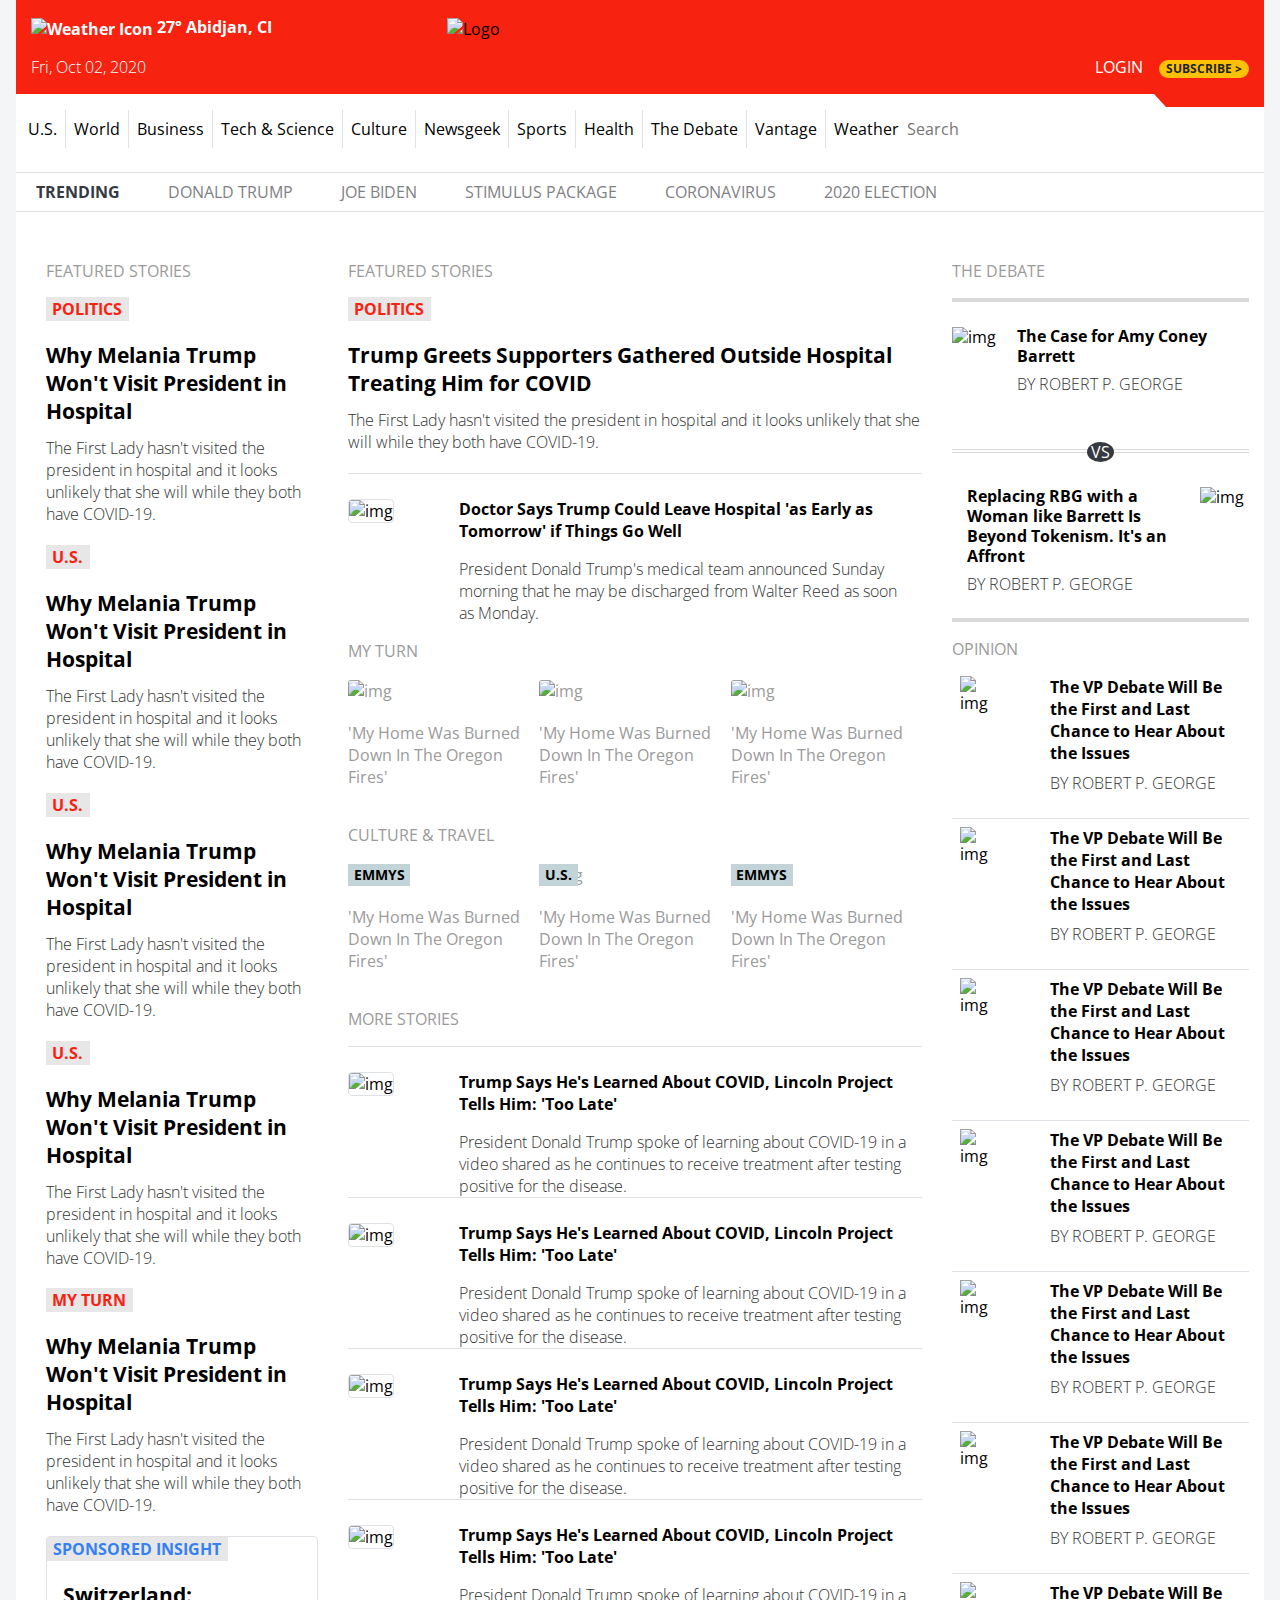
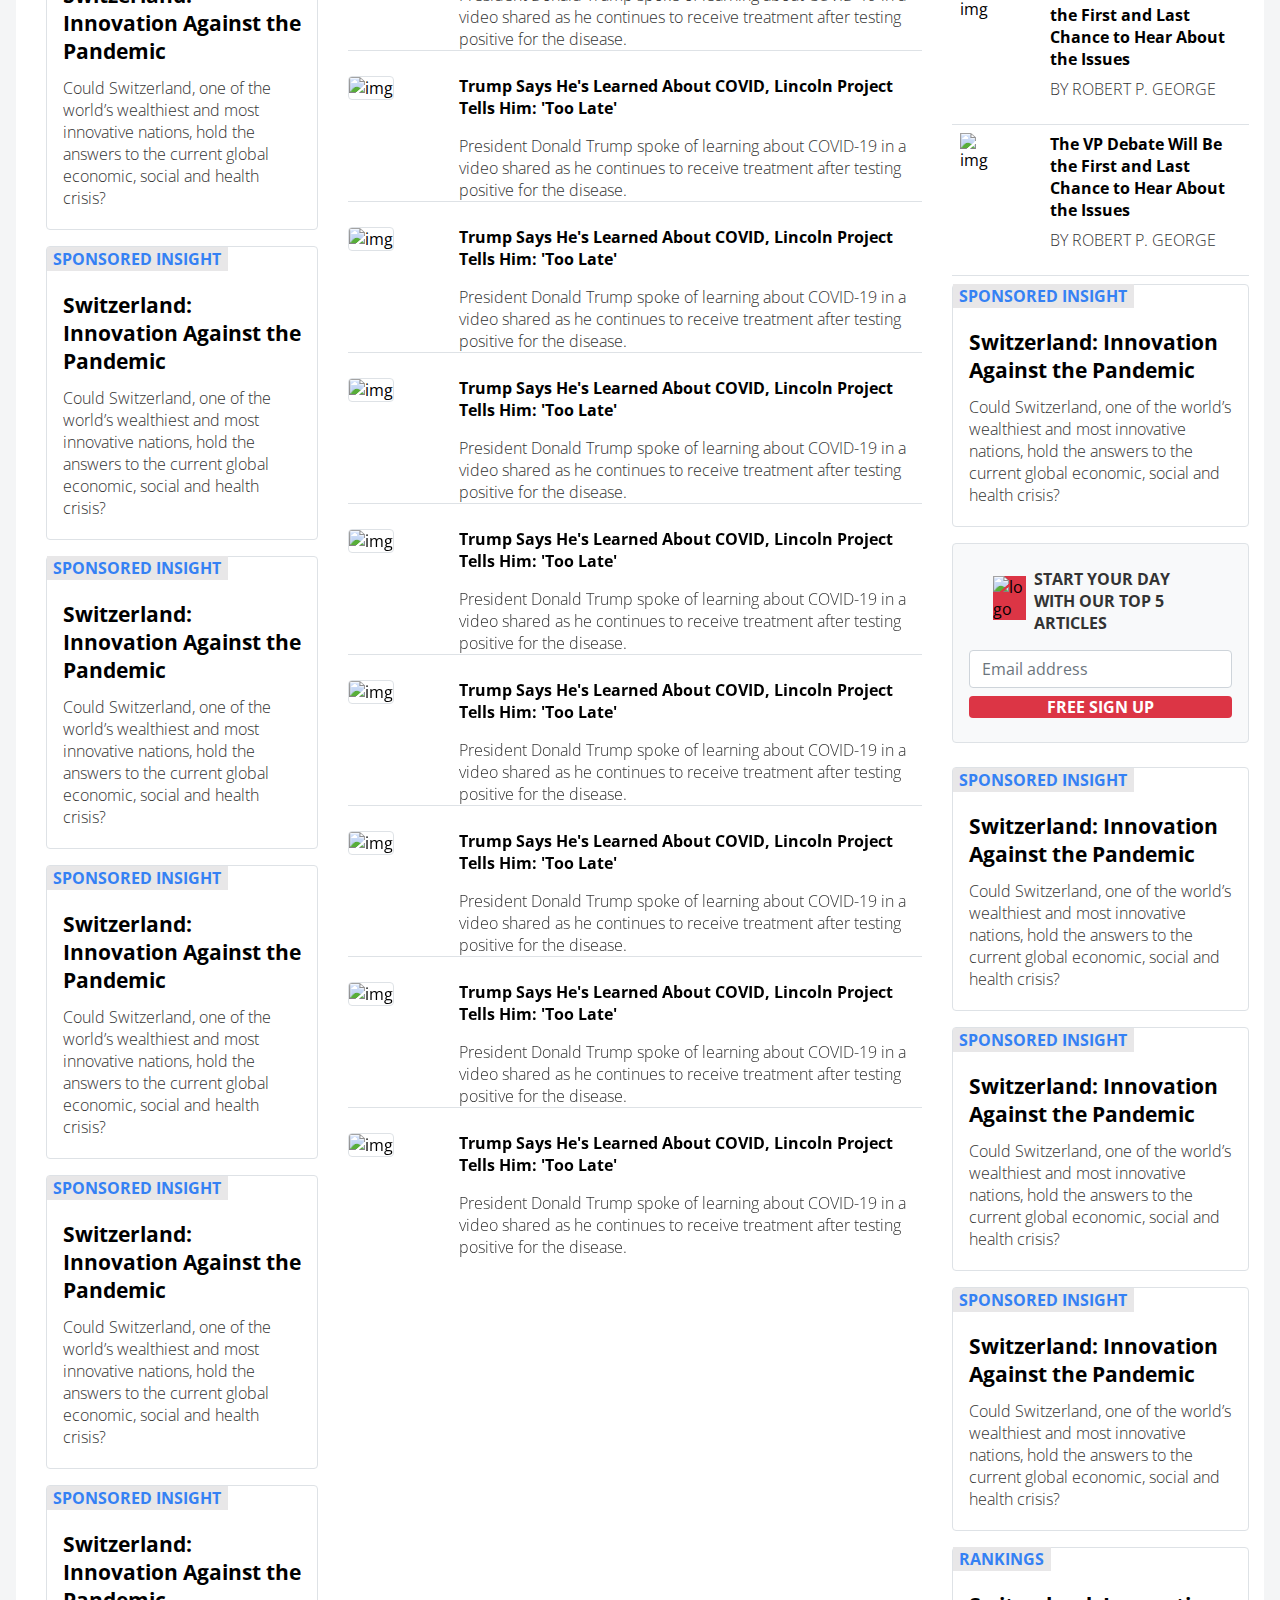
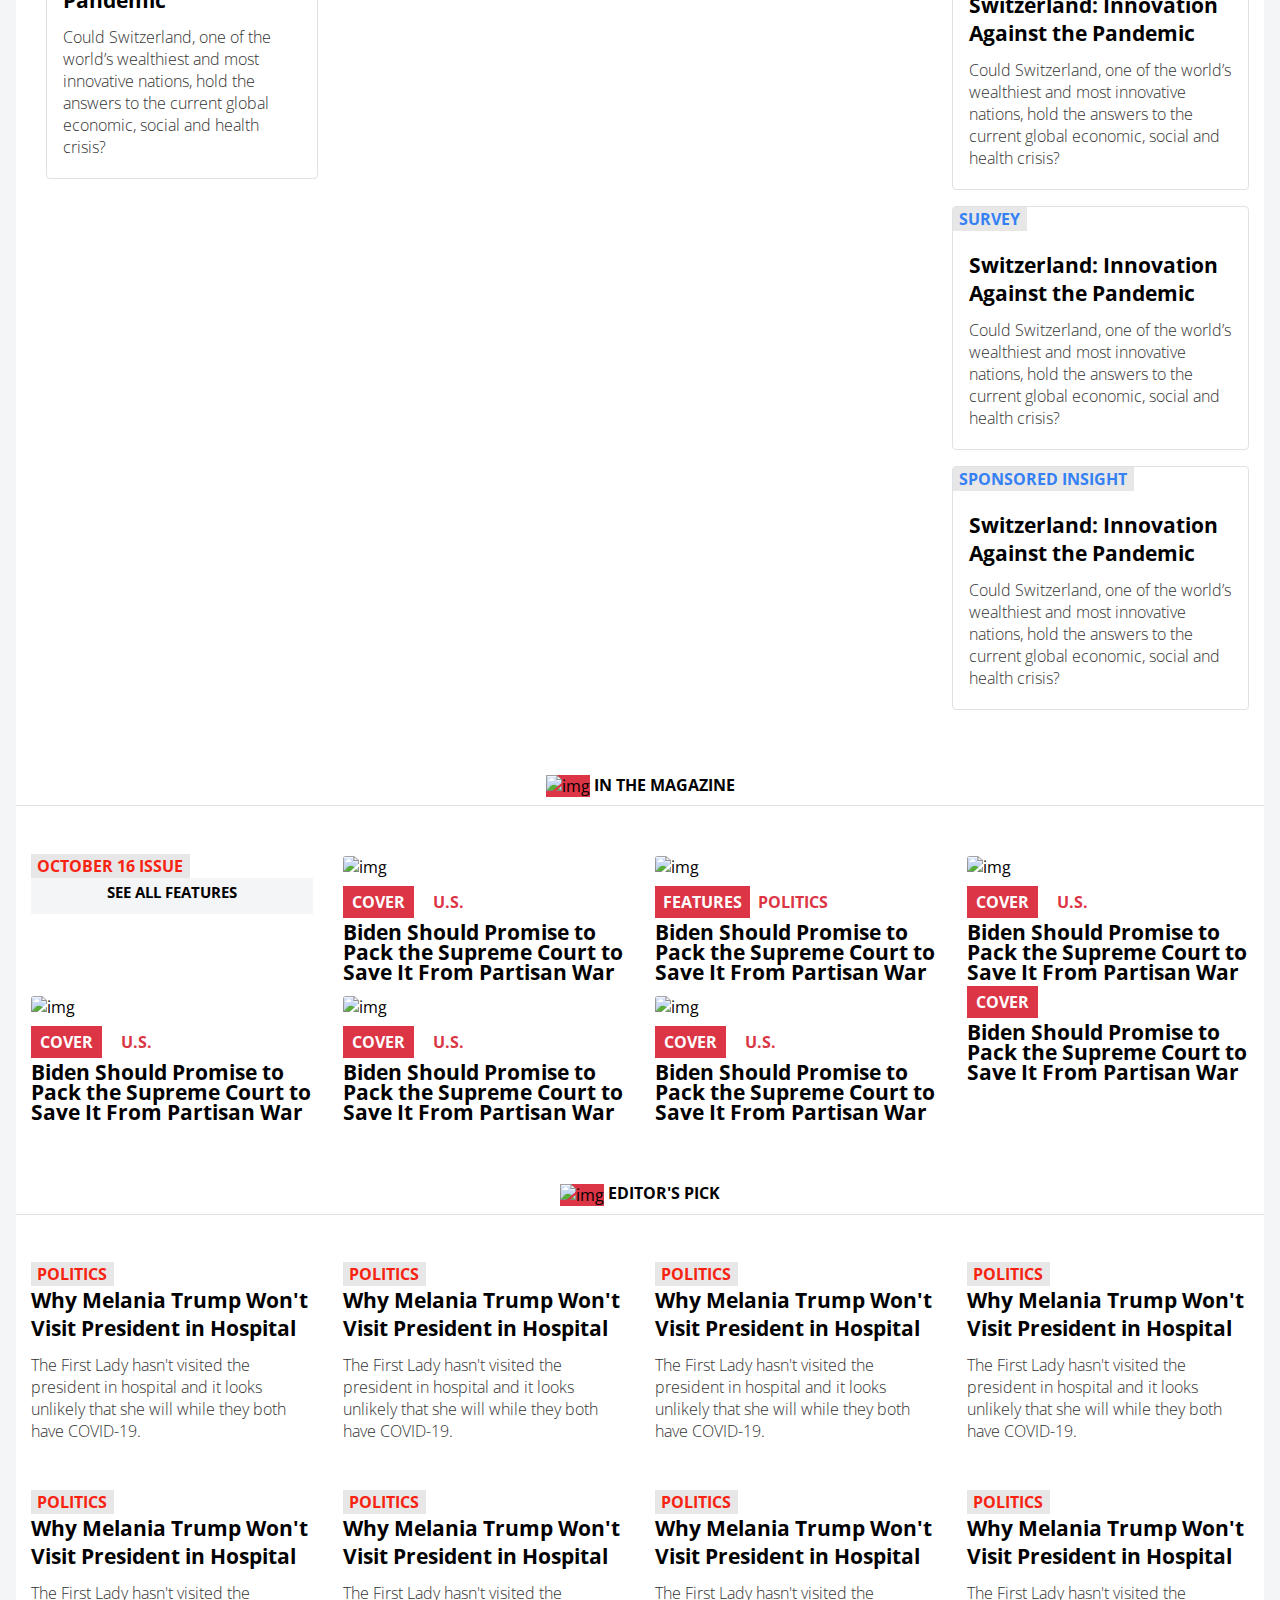
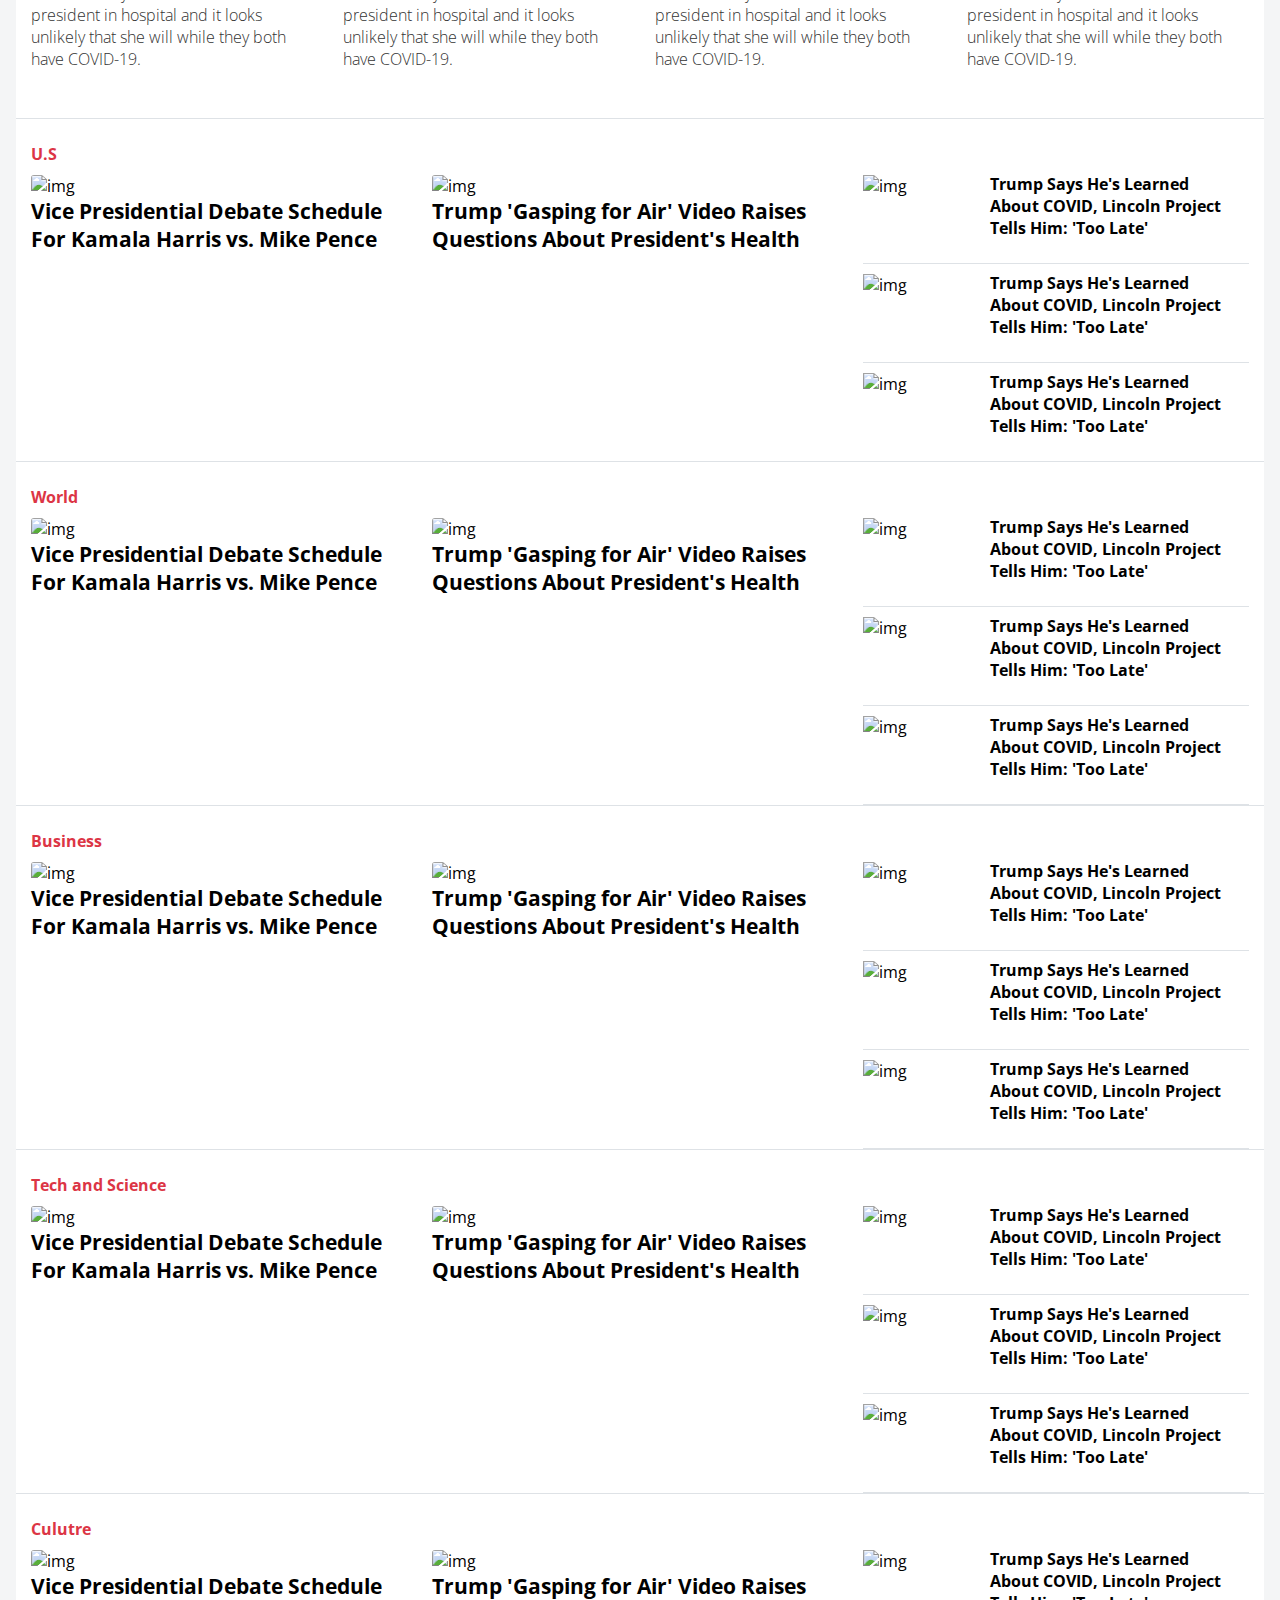
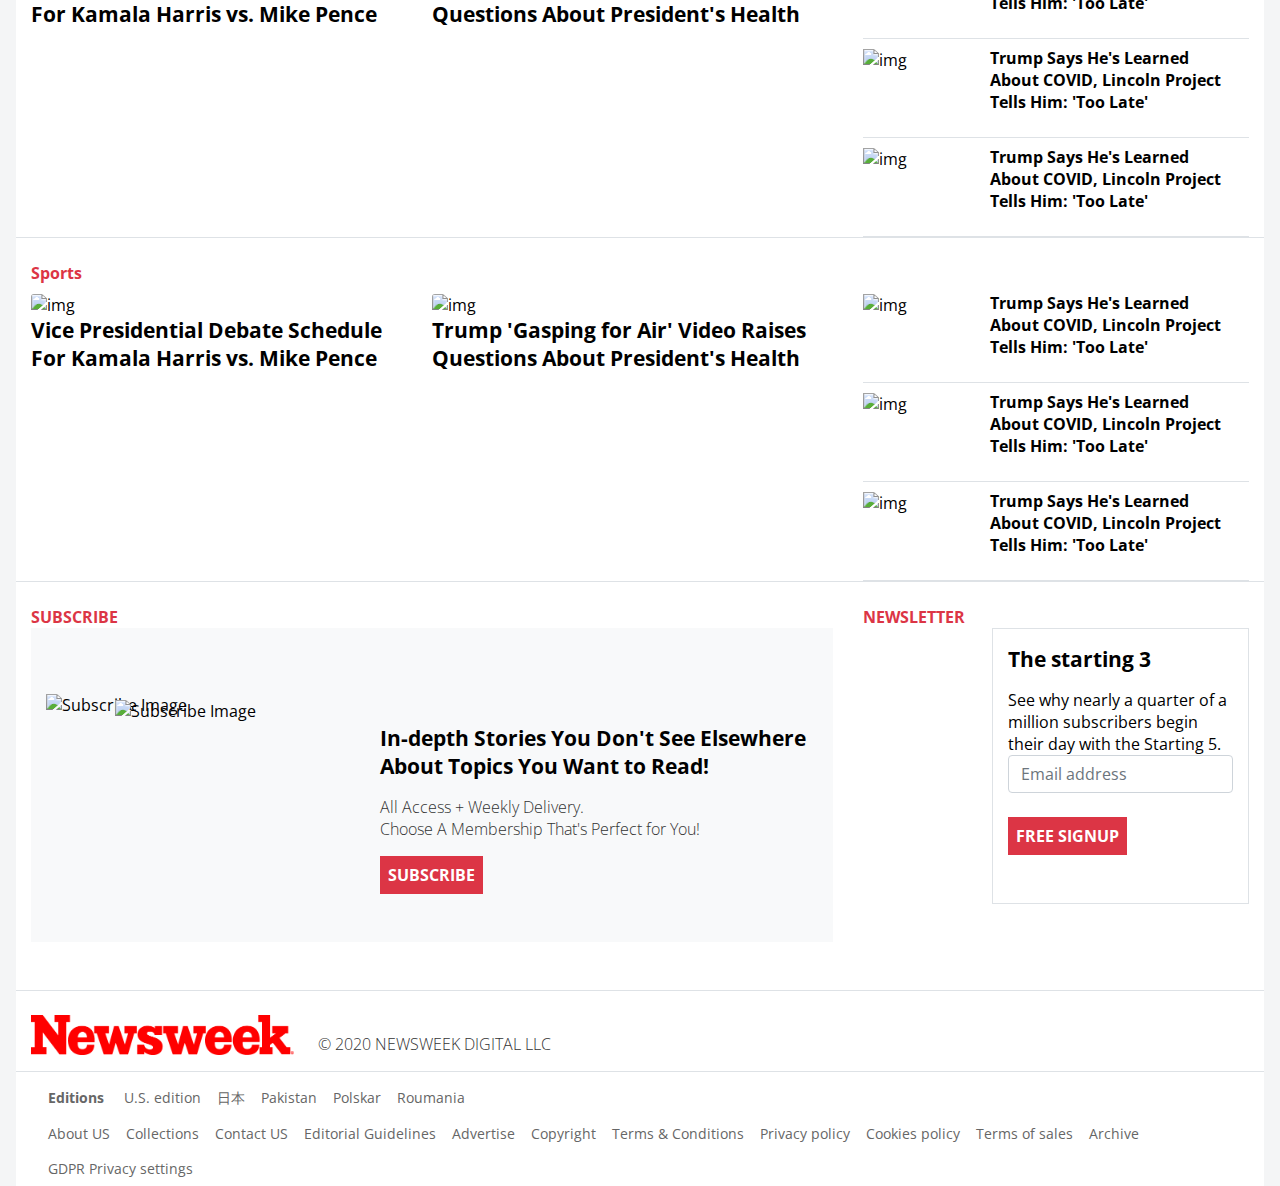
==== commit 34381db8: "add changes" ====
--- a/index.html
+++ b/index.html
@@ -6,7 +6,7 @@
     <title>Newsweek - News, Analysis, Politics, Business, Technology</title>
     <link rel="icon" href="https://cdn0.tnwcdn.com/wp-content/themes/cyberdelia/assets/icons/favicon-32x32.png?v=1601030931">
     <link href="https://fonts.googleapis.com/css2?family=Open+Sans&display=swap" rel="stylesheet">
-    <link href="https://fonts.googleapis.com/css2?family=Roboto+Condensed&display=swap" rel="stylesheet">s
+    <link href="https://fonts.googleapis.com/css2?family=Roboto+Condensed&display=swap" rel="stylesheet">
     <link rel="stylesheet" href="css/breakpoints.css">
     <script src="https://kit.fontawesome.com/d86848cfe0.js"></script>
     <!-- Latest compiled and minified CSS -->
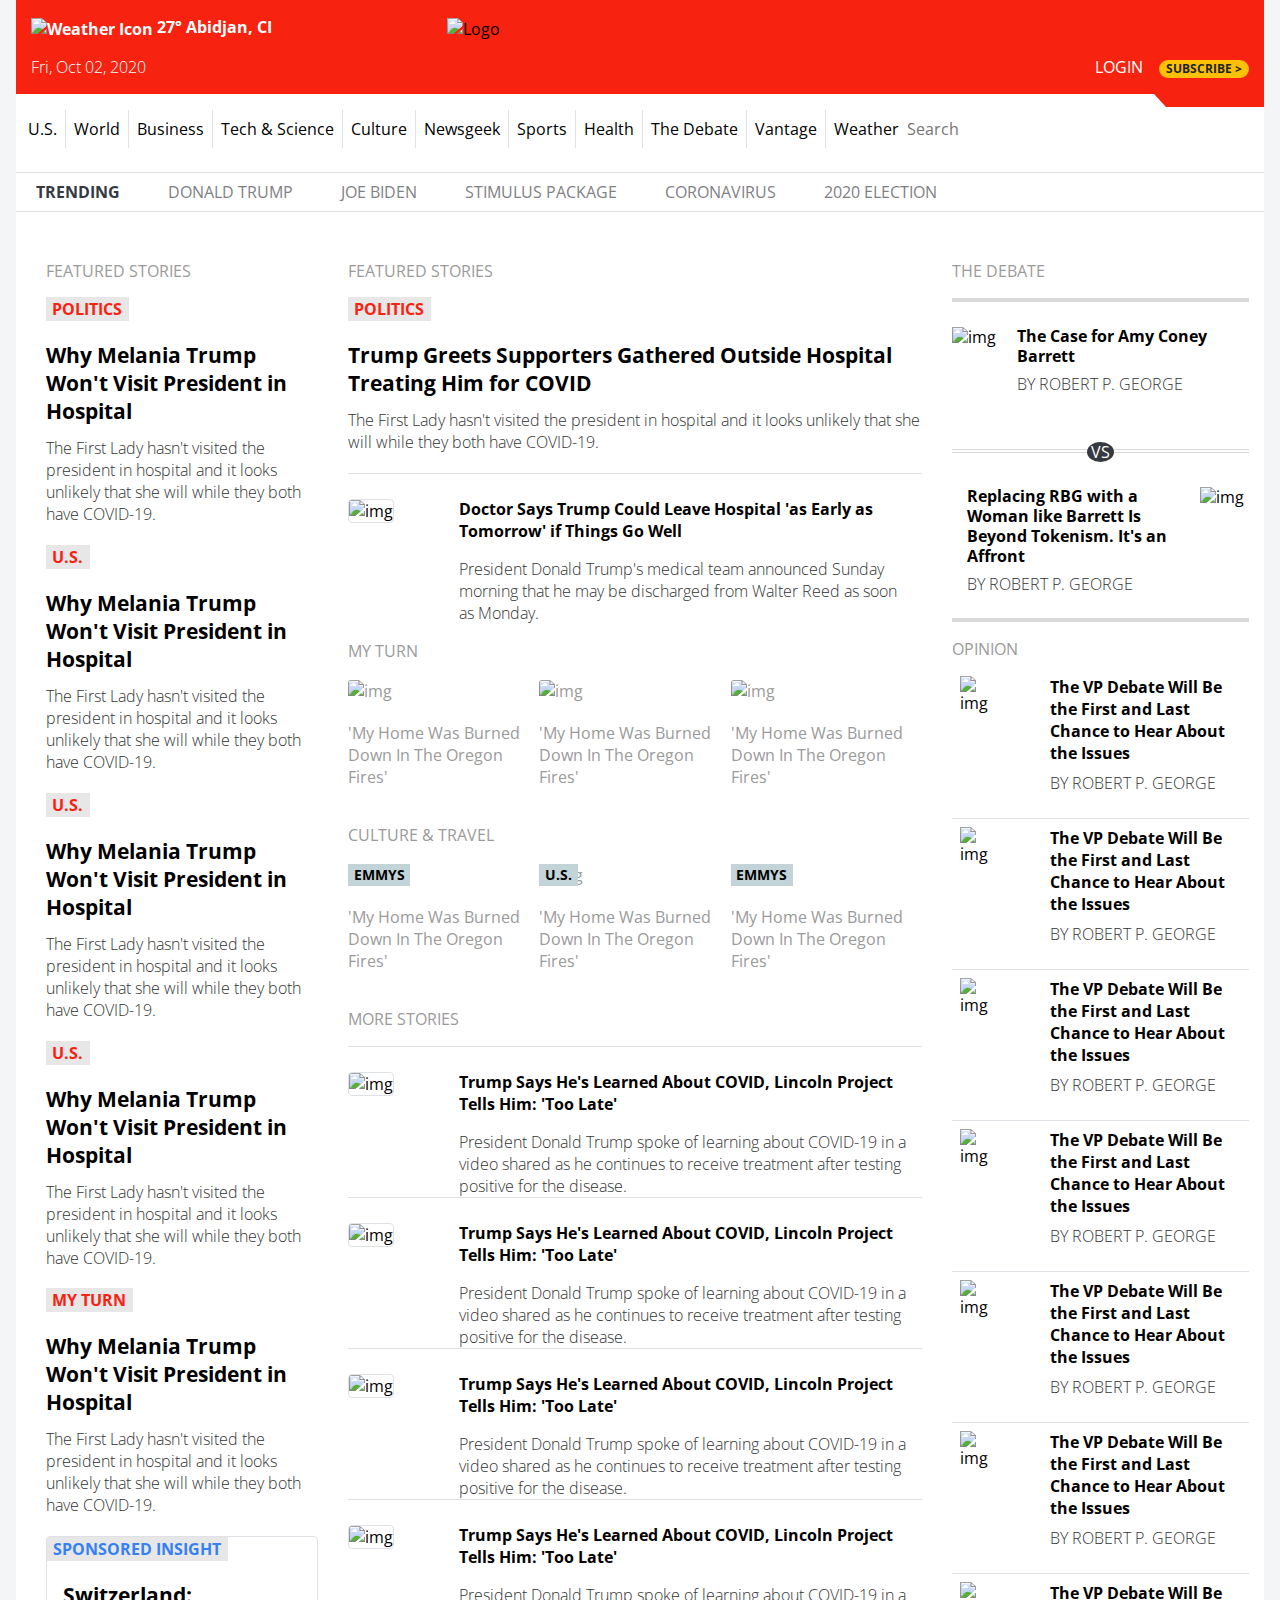
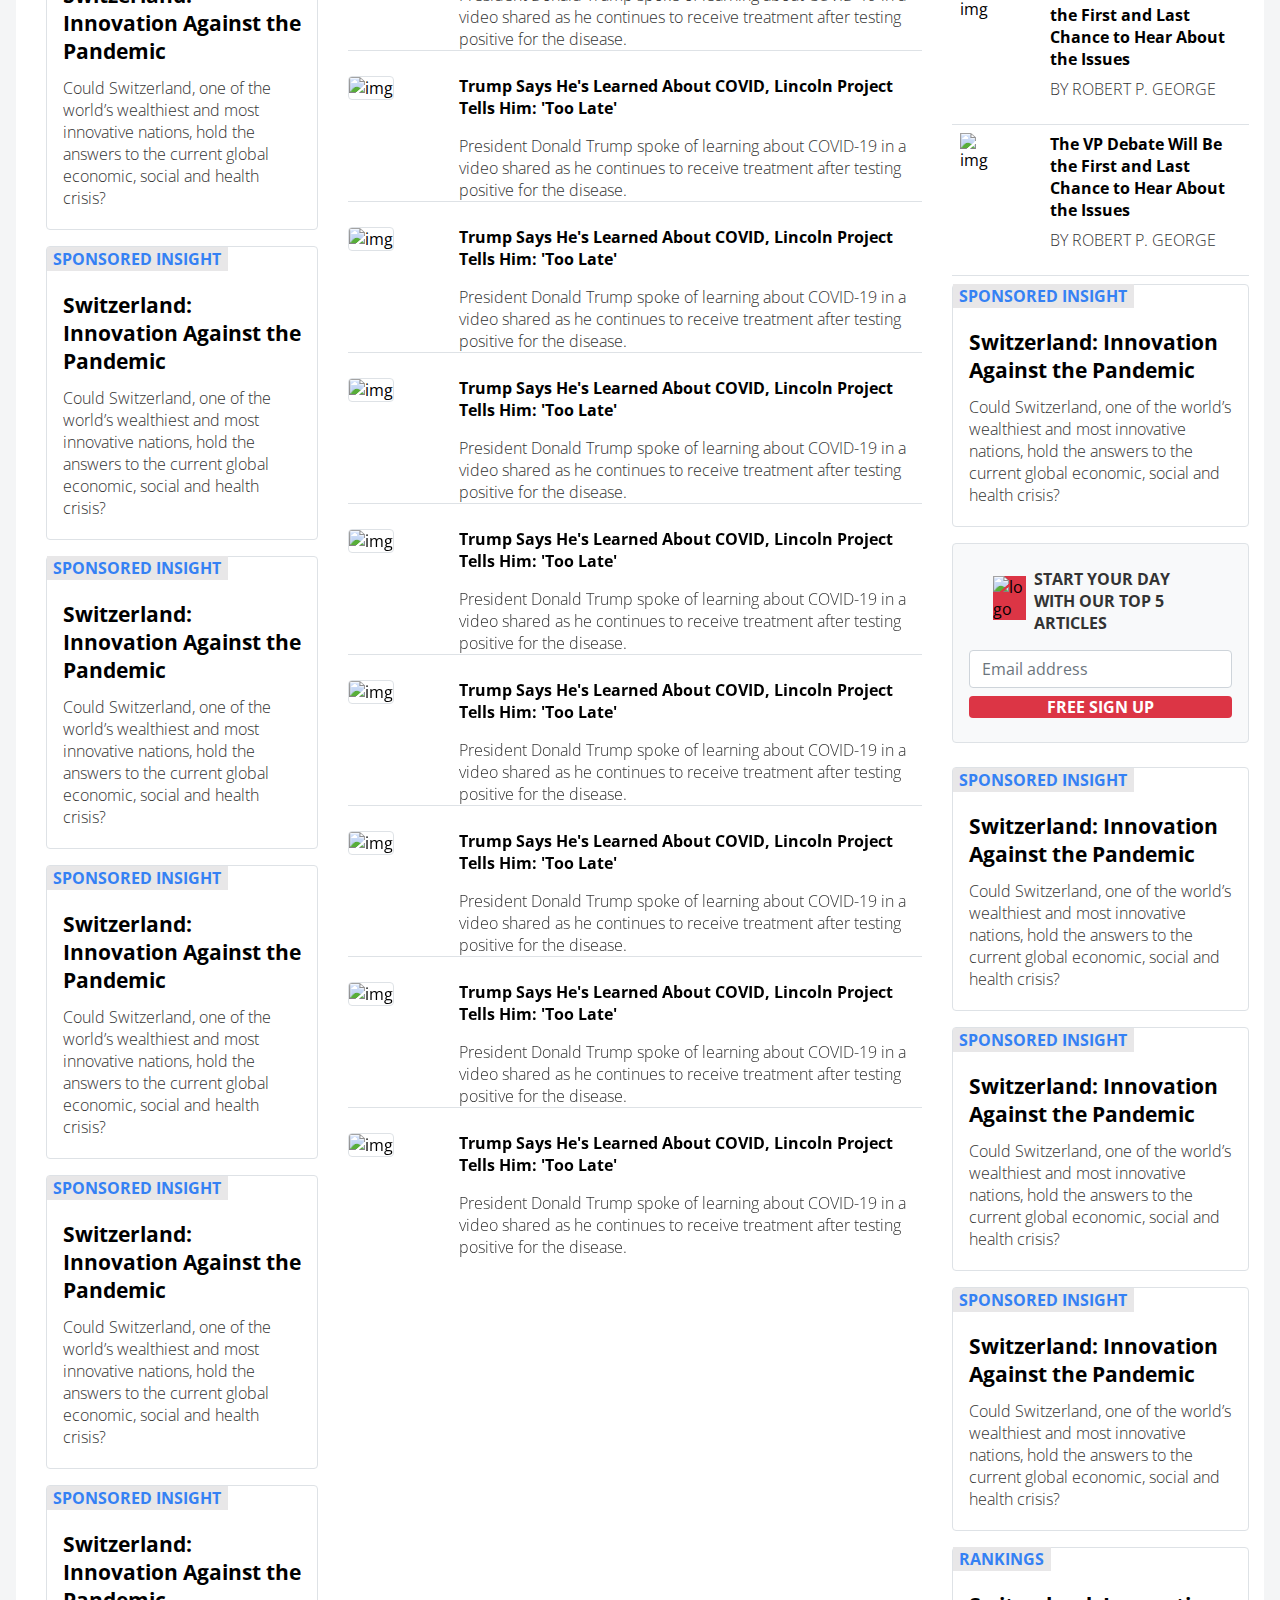
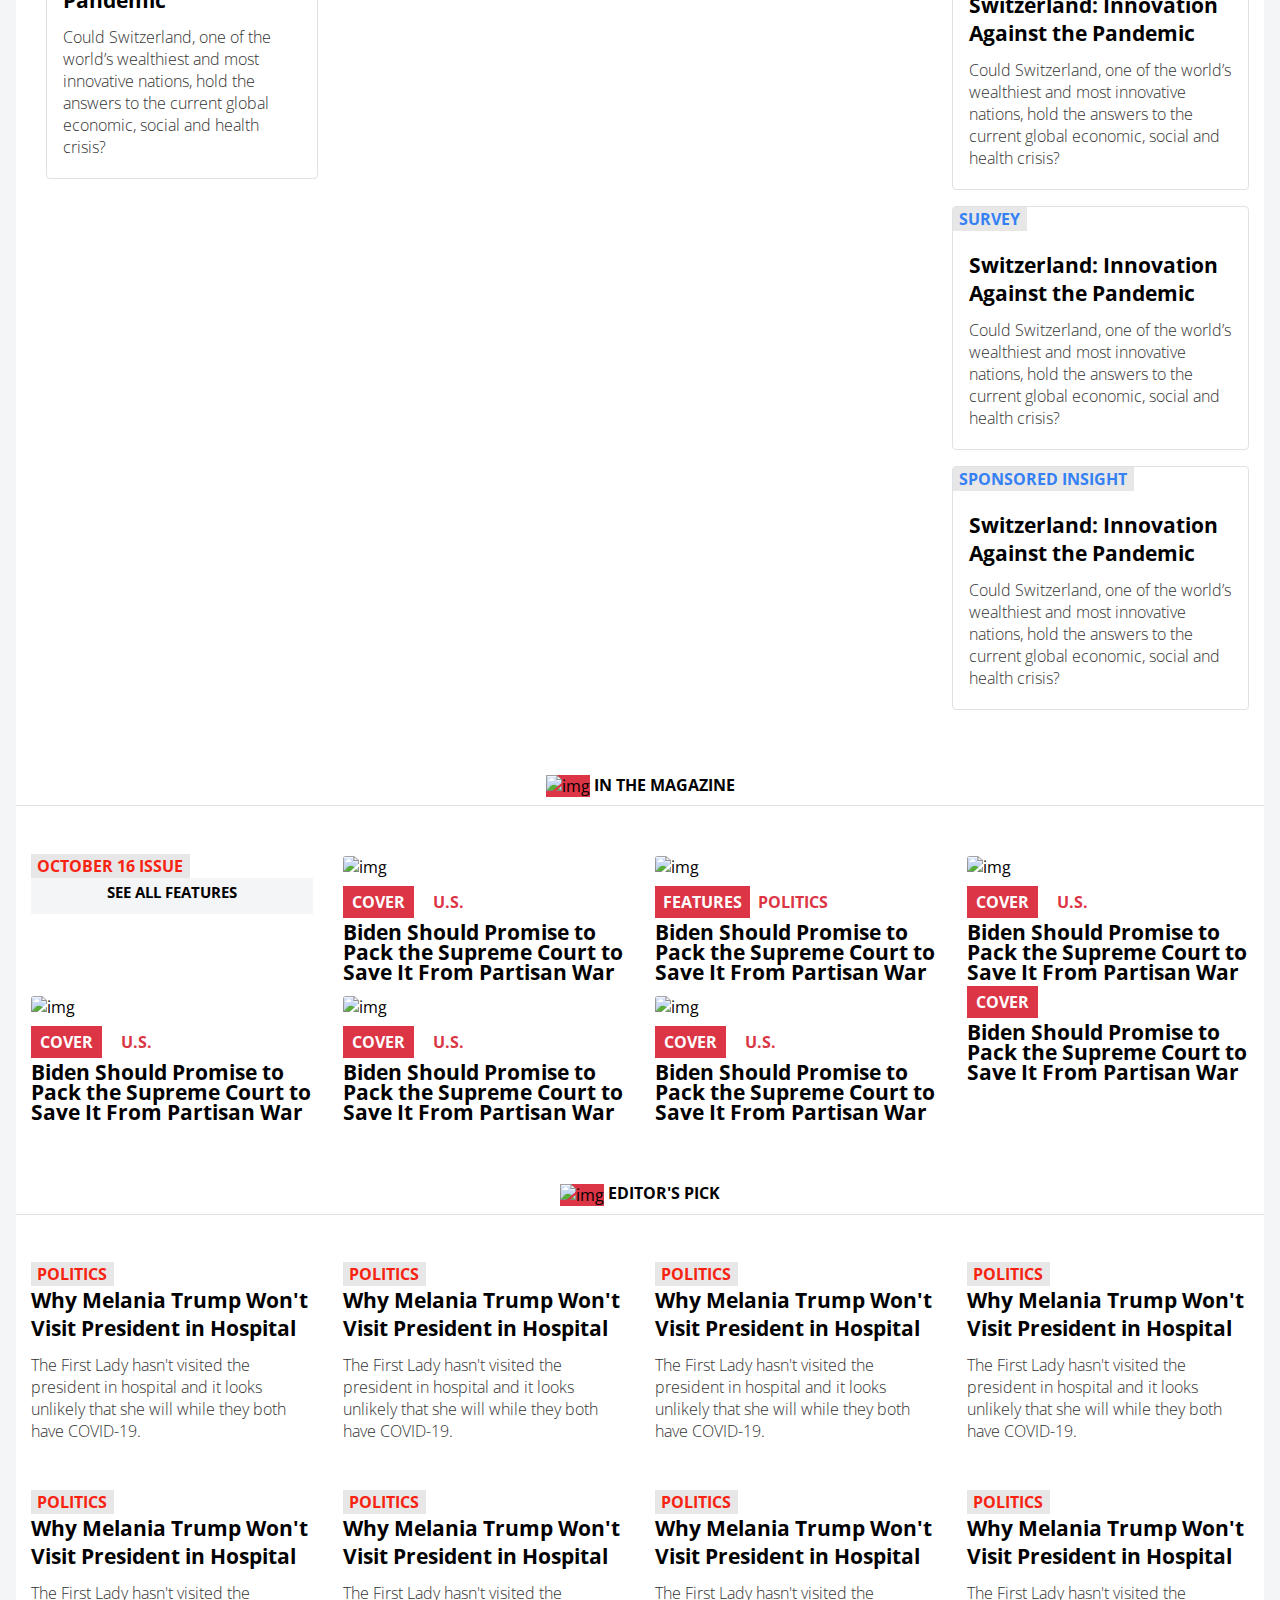
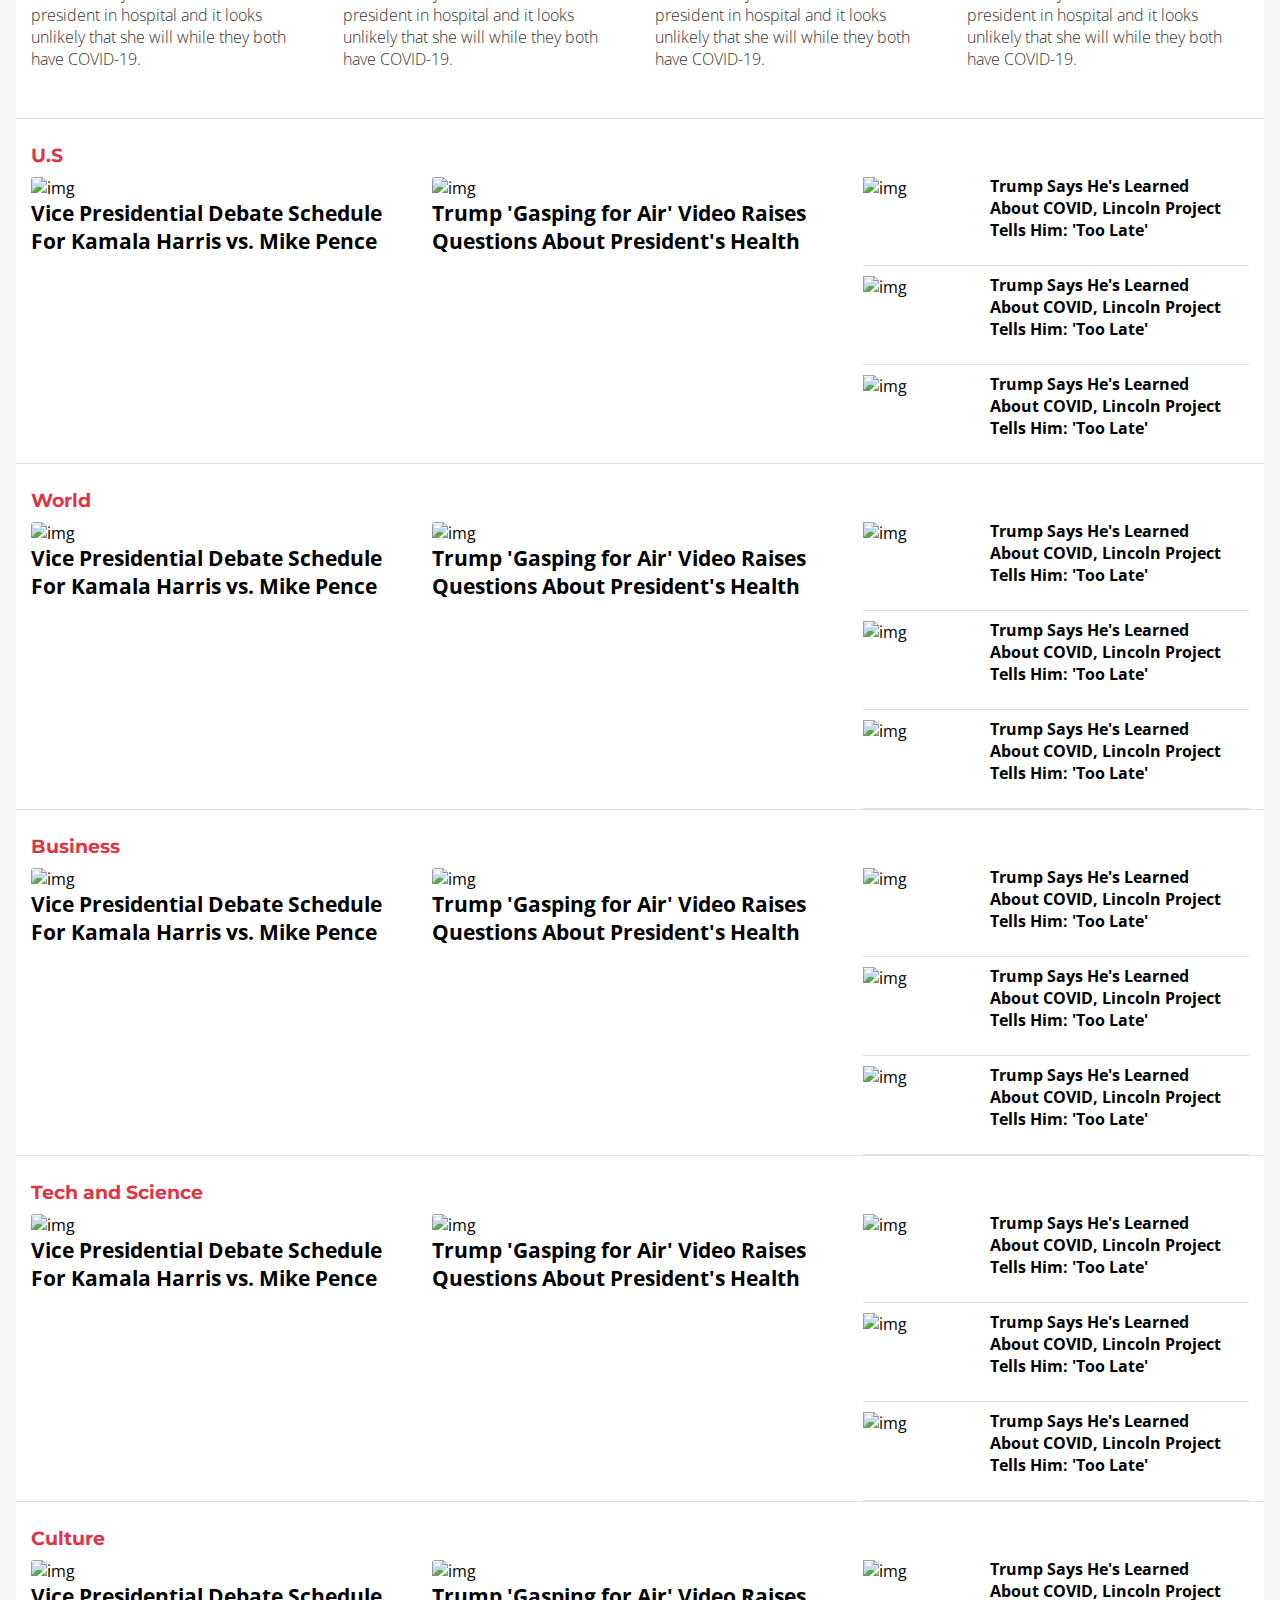
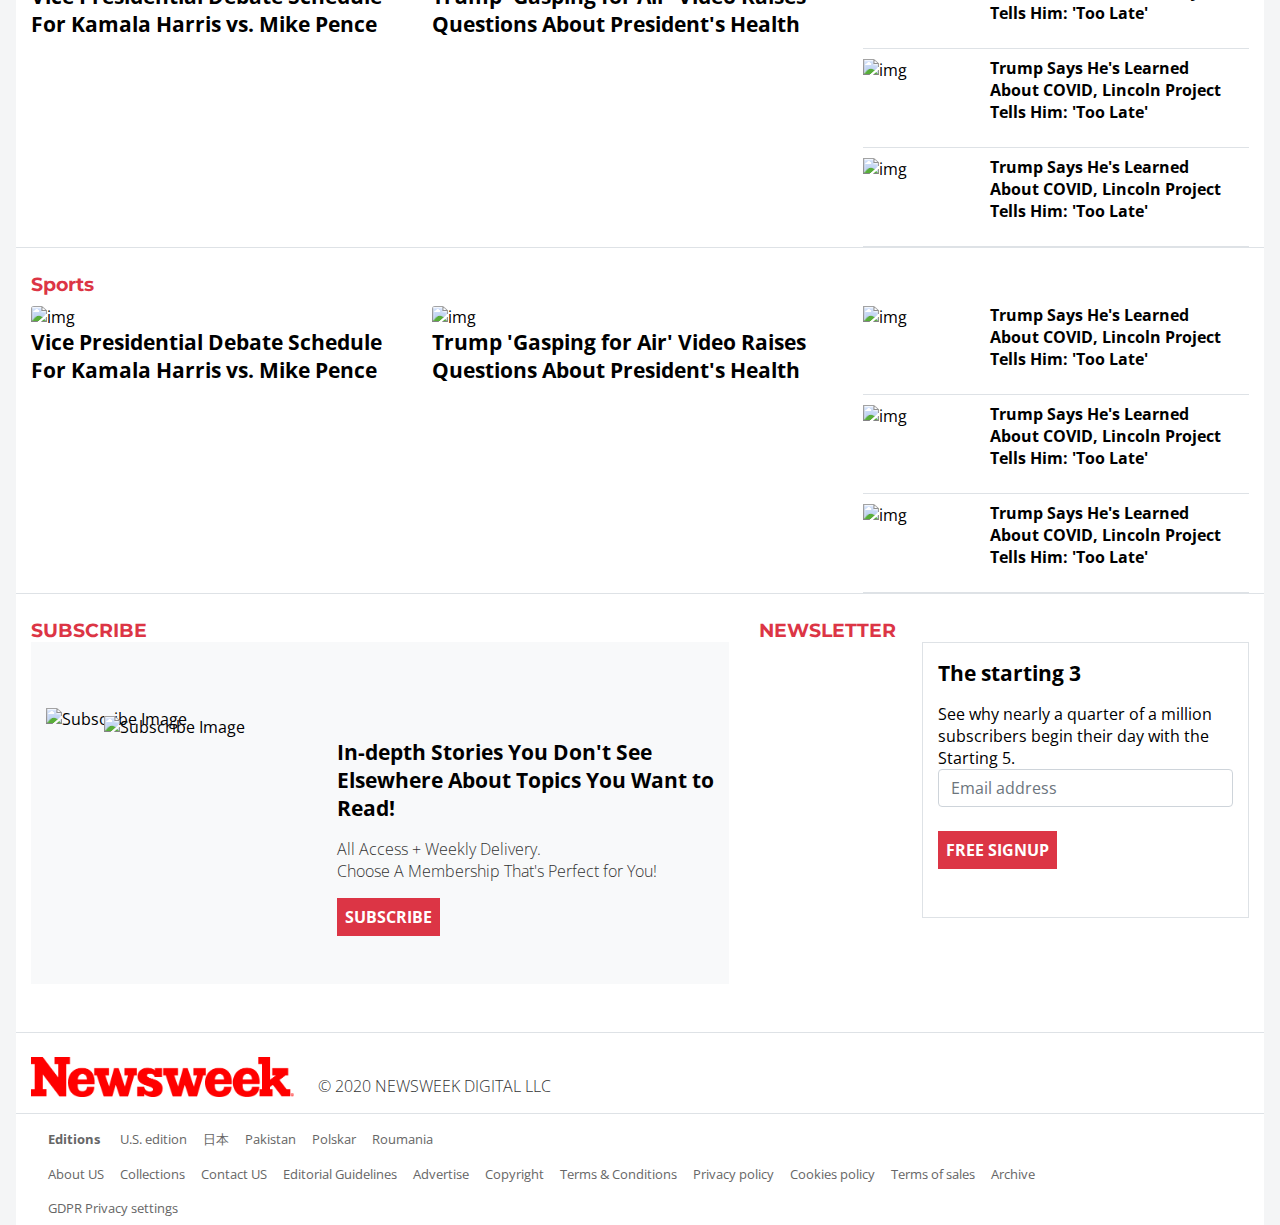
==== commit 042362a7: "add changes" ====
--- a/index.html
+++ b/index.html
@@ -7,10 +7,13 @@
     <link rel="icon" href="https://cdn0.tnwcdn.com/wp-content/themes/cyberdelia/assets/icons/favicon-32x32.png?v=1601030931">
     <link href="https://fonts.googleapis.com/css2?family=Open+Sans&display=swap" rel="stylesheet">
     <link href="https://fonts.googleapis.com/css2?family=Roboto+Condensed&display=swap" rel="stylesheet">
-    <link rel="stylesheet" href="css/breakpoints.css">
+    <link href="https://fonts.googleapis.com/css2?family=Montserrat&display=swap" rel="stylesheet">
     <script src="https://kit.fontawesome.com/d86848cfe0.js"></script>
     <!-- Latest compiled and minified CSS -->
     <link rel="stylesheet" href="https://maxcdn.bootstrapcdn.com/bootstrap/4.5.2/css/bootstrap.min.css">
+
+    <script src="https://ajax.googleapis.com/ajax/libs/jquery/3.5.1/jquery.min.js"></script>
+    <script src="https://cdnjs.cloudflare.com/ajax/libs/popper.js/1.16.0/umd/popper.min.js"></script>
     <!-- Latest compiled JavaScript -->
     <script src="https://maxcdn.bootstrapcdn.com/bootstrap/4.5.2/js/bootstrap.min.js"></script>
     <link rel="stylesheet" href="css/style.css">
@@ -18,8 +21,8 @@
   <body>
     <header>
       <div class="container-fluid pr-3 pl-3">
-        <div class="header-top row pt-3 pb-3 pr-0 pl-0">
-          <div class="col-4 meteo-div d-none d-lg-block">
+        <div class="header-top row pt-3 pb-3 pr-0 pl-0" id="header-top">
+          <div class="col-4 meteo-div d-none d-lg-block" id="meteo-div">
             <a href="#" title="Weather">
               <img width="24" src="https://g.newsweek.com/img/weather/34.png" alt="Weather Icon">
               27°
@@ -29,16 +32,16 @@
             <p class="mt-3">Fri, Oct 02, 2020</p>
 
           </div>
-          <div class="col-3 col-lg-4">
+          <div class="col-3 col-lg-4" id="main-logo">
             <img src="https://ahmetbozaci.github.io/NewsWeek-Clone/assets/images/logo-main.svg" alt="Logo">
           </div>
-          <div class="col-lg-4 col-9 d-flex justify-content-end align-items-end">
+          <div class="col-lg-4 col-9 d-flex justify-content-end align-items-end" id="login-section">
             <a class="text-white pr-2 d-none d-md-none d-block" href="#">
                 <i class="far fa-user-circle" aria-hidden="true"></i>
             </a>
             <a class="text-white d-none d-md-block d-lg-block pr-3" href="#">LOGIN</a>
             <a href="#" class="badge badge-pill badge-warning">SUBSCRIBE &gt;</a>
-            <a class="text-white d-lg-none d-md-block pl-3" href="#">
+            <a class="text-white d-lg-none d-md-block pl-3" href="#" id="bars">
               <i class="fas fa-bars fa-lg" aria-hidden="true"></i>
             </a>
           </div>
@@ -1549,7 +1552,7 @@
       </div>
       <div class="row bg-white">
         <div class="col-md-6 text-left pb-2 bg-white">
-          <h2 class="text-danger font-weight-bold">Culutre</h2>
+          <h2 class="text-danger font-weight-bold">Culture</h2>
         </div>
       </div>
       <div class="row bg-white">
@@ -1730,7 +1733,7 @@
 
       </div>
       <div class="row bg-white subscribe pb-5">
-        <div class="col-12 col-md-8">
+        <div class="col-12 col-md-8 col-lg-7 col-xl-7">
           <h2 class="text-danger font-weight-bold text-uppercase">Subscribe</h2>
           <div class="row bg-light pt-5 pb-5">
             <div class="col-12 col-md-6 col-lg-5 position-relative pt-3 text-sm-center text-md-left">
@@ -1756,7 +1759,7 @@
 
           </div>
         </div>
-        <div class="col-12 col-md-4">
+        <div class="col-12 col-md-4 col-lg-5 col-xl-5">
           <h2 class="text-danger font-weight-bold text-uppercase">Newsletter</h2>
           <div class="row">
             <div class="col-12 col-md-4 position-relative p-5 background-newsletter">
@@ -1910,6 +1913,8 @@
      </div>
      <!-- end of the main container -->
 
+     <script src="./js/index.js"></script>
+
 
   </body>
 </html>
--- a/css/style.css
+++ b/css/style.css
@@ -259,8 +259,13 @@
 }
 
 .footer-ul {
-  font-size: 14px;
+  font-size: 13px;
   color: #666;
+}
+
+h2.text-danger {
+  font-family: 'Montserrat', sans-serif;
+  font-size: 1.2rem;
 }
 
 @media screen and (max-width: 991px) {
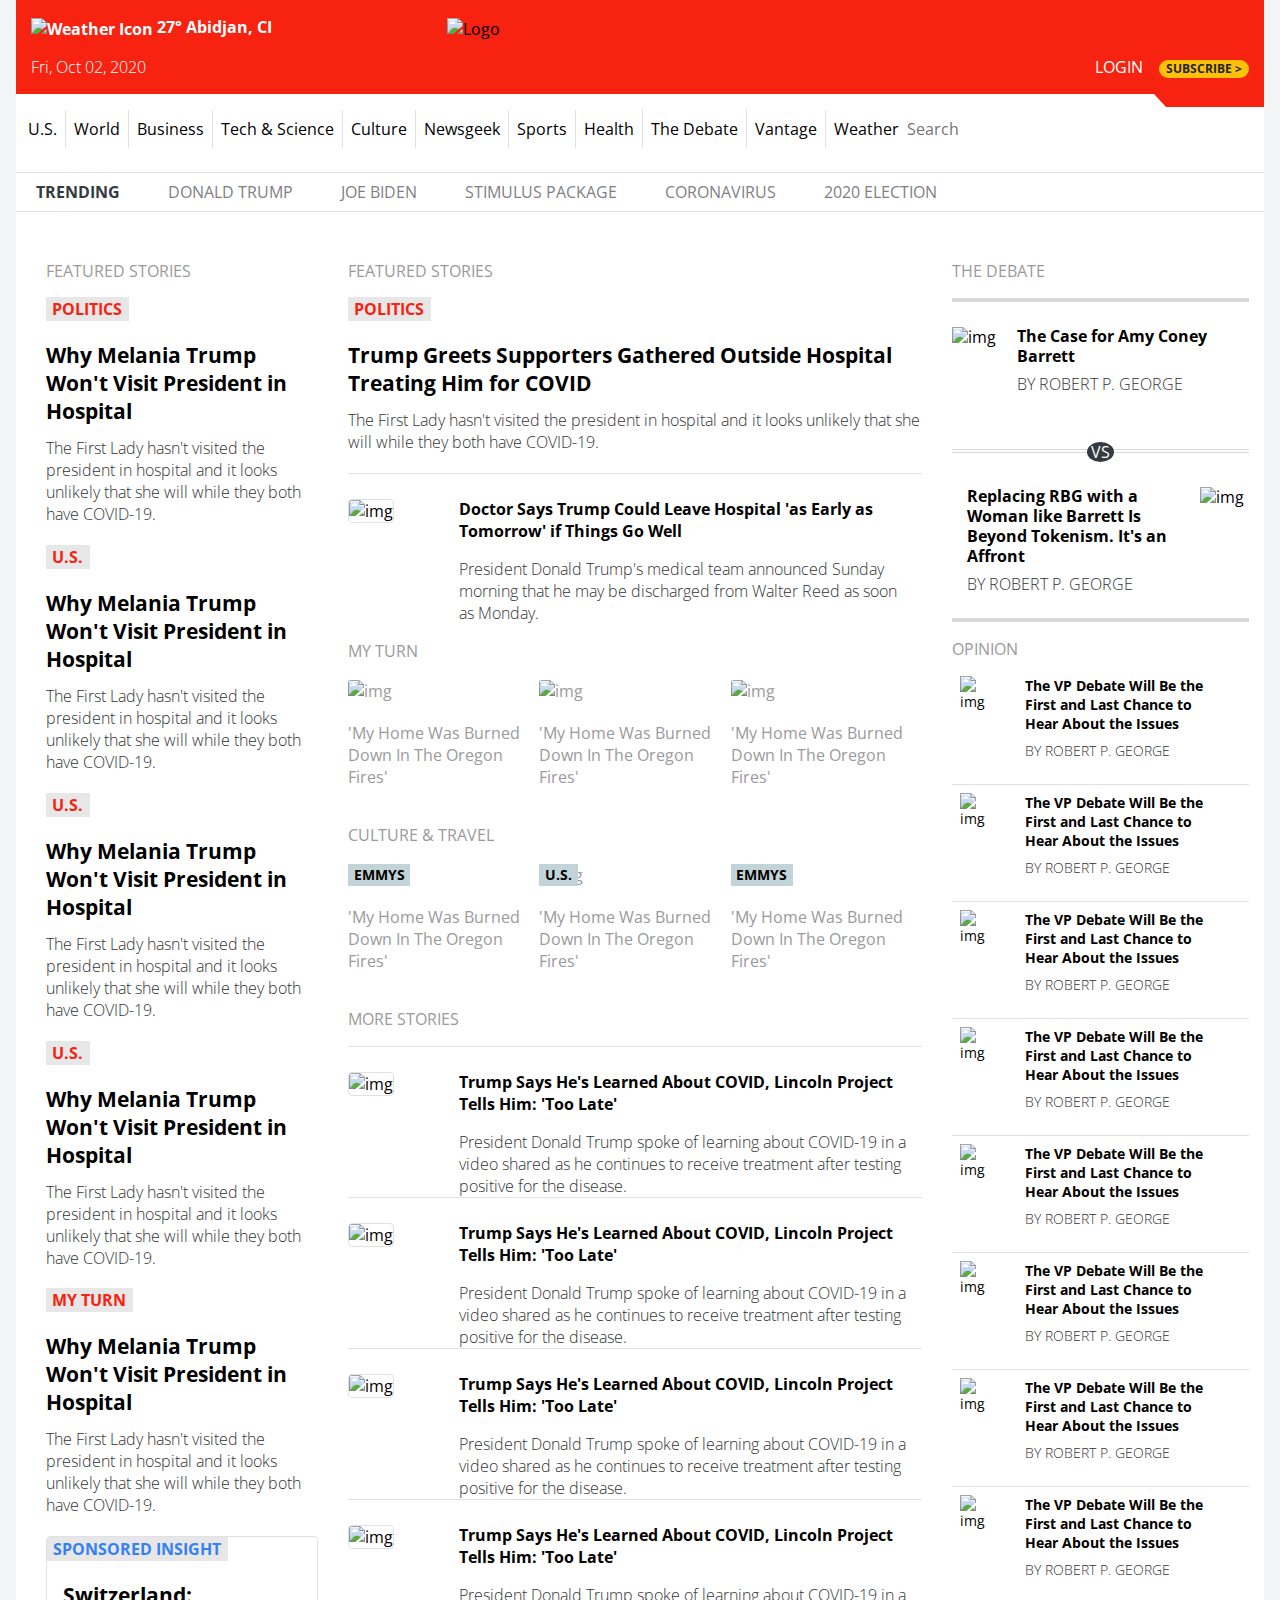
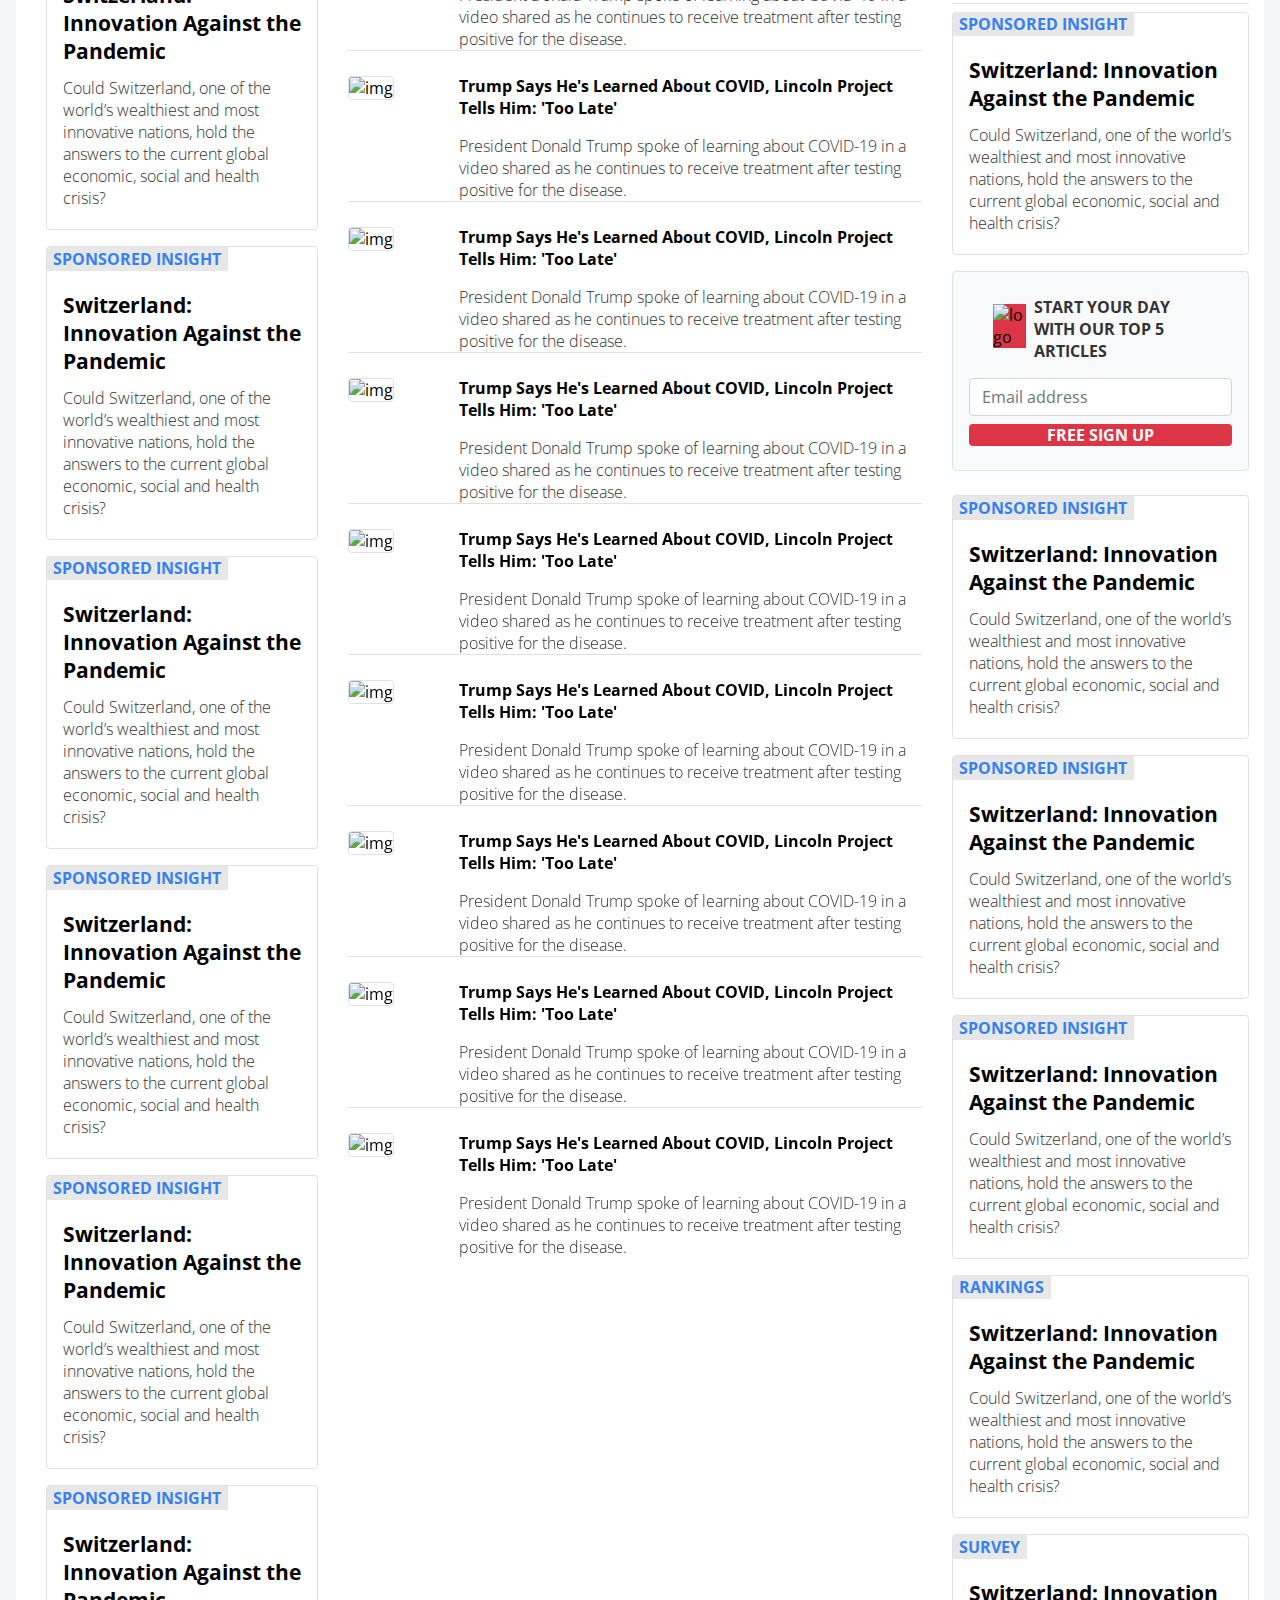
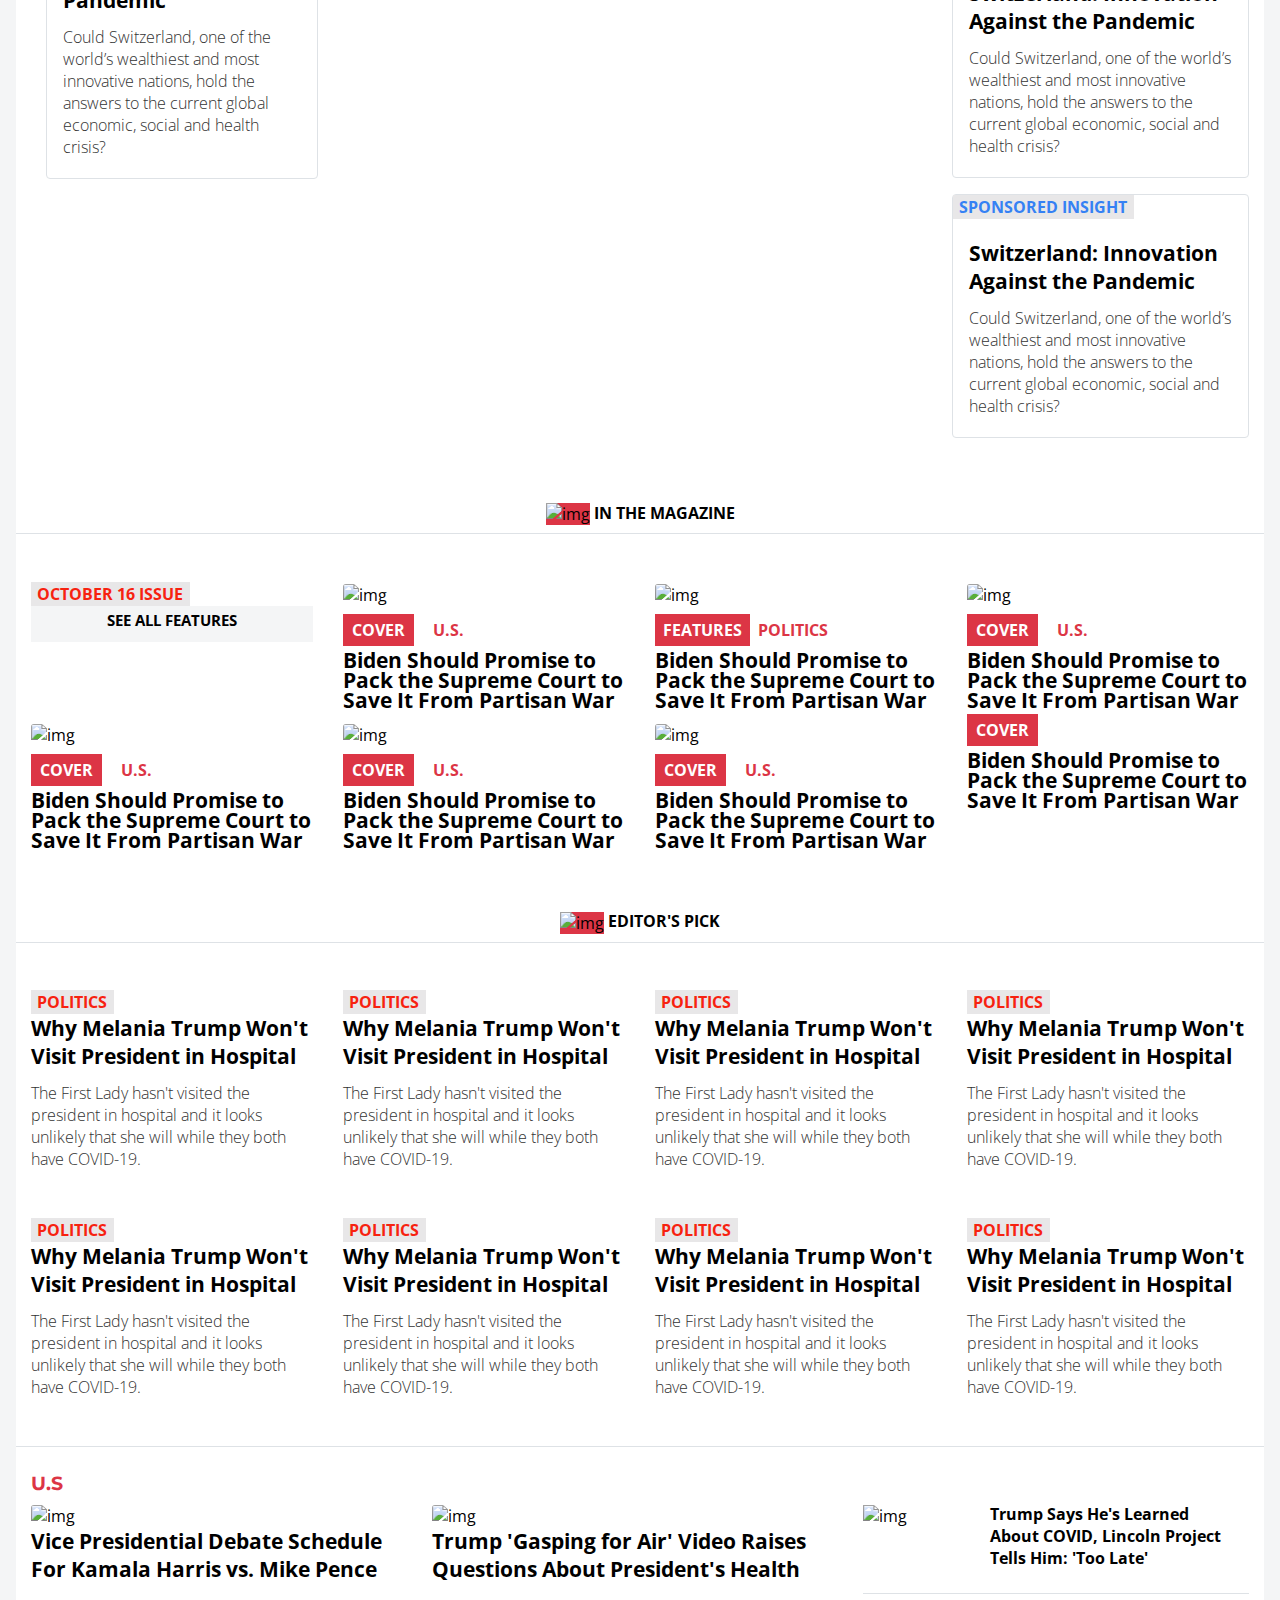
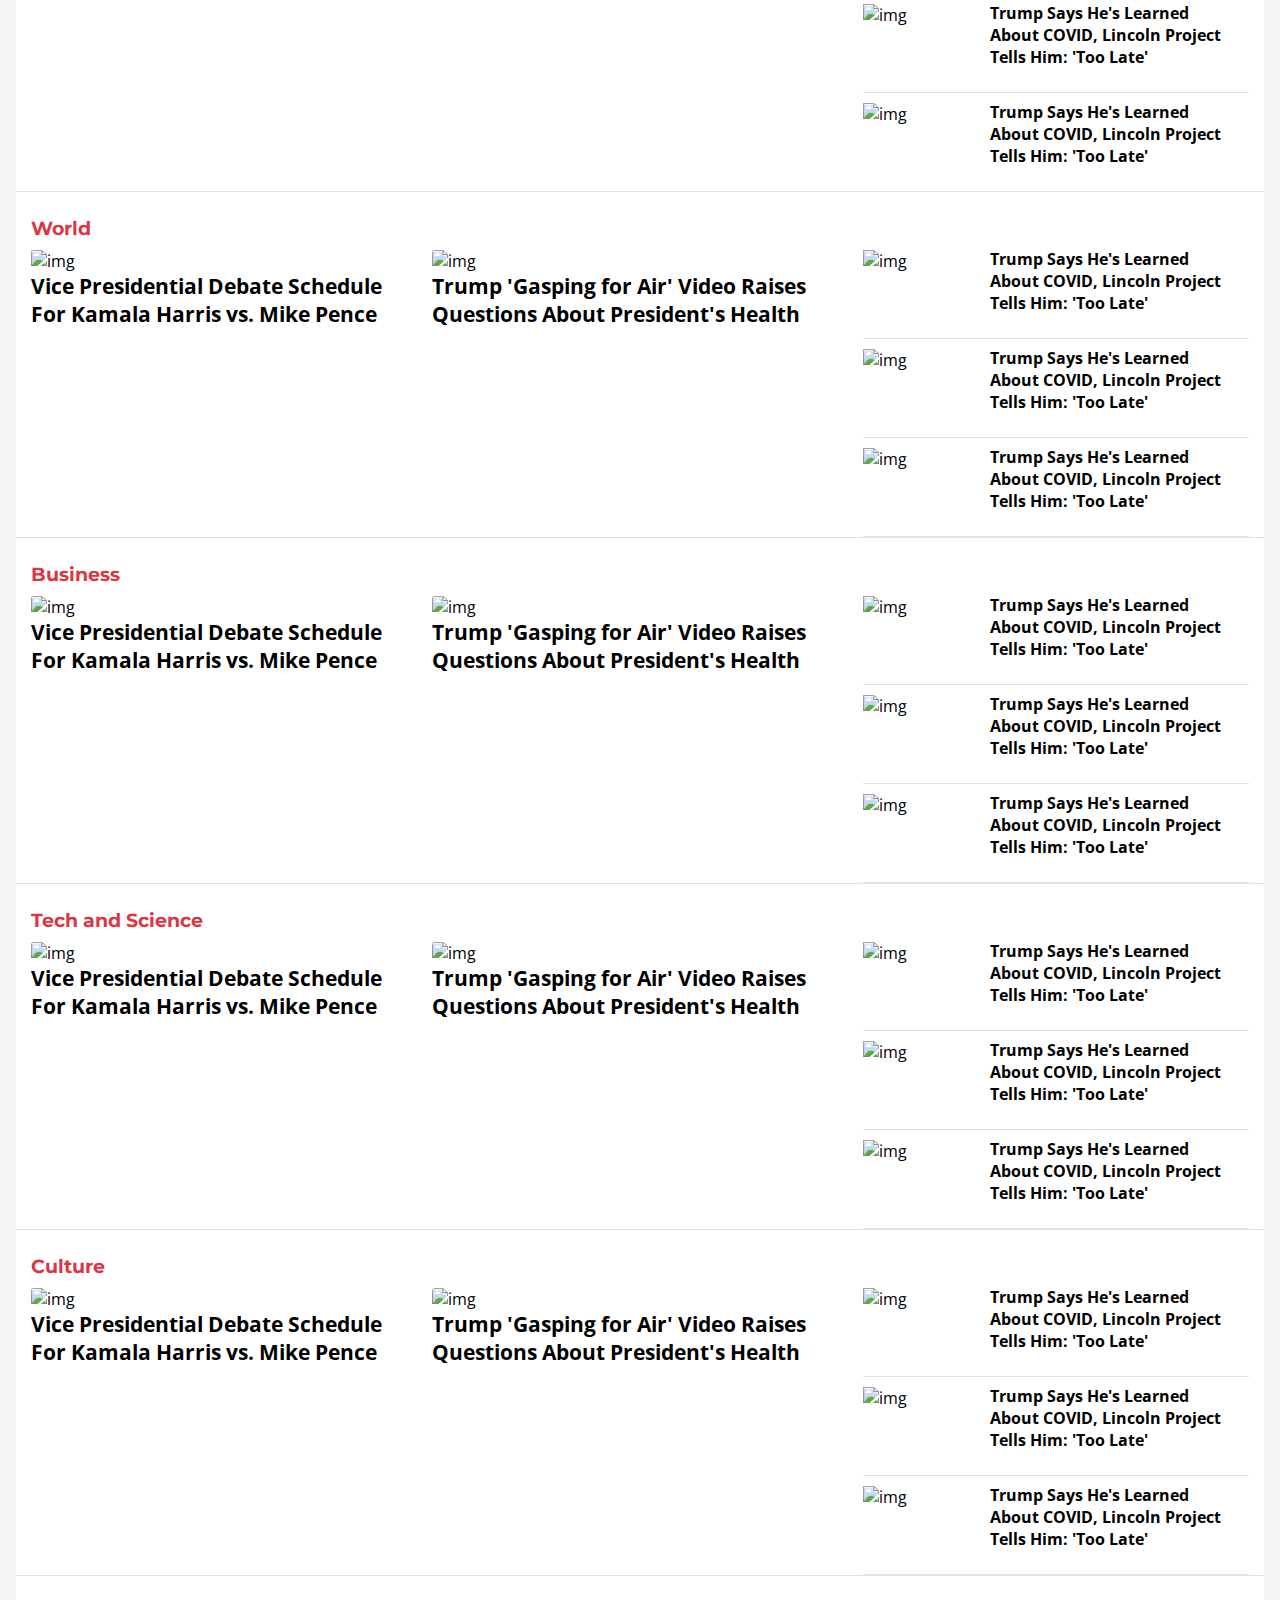
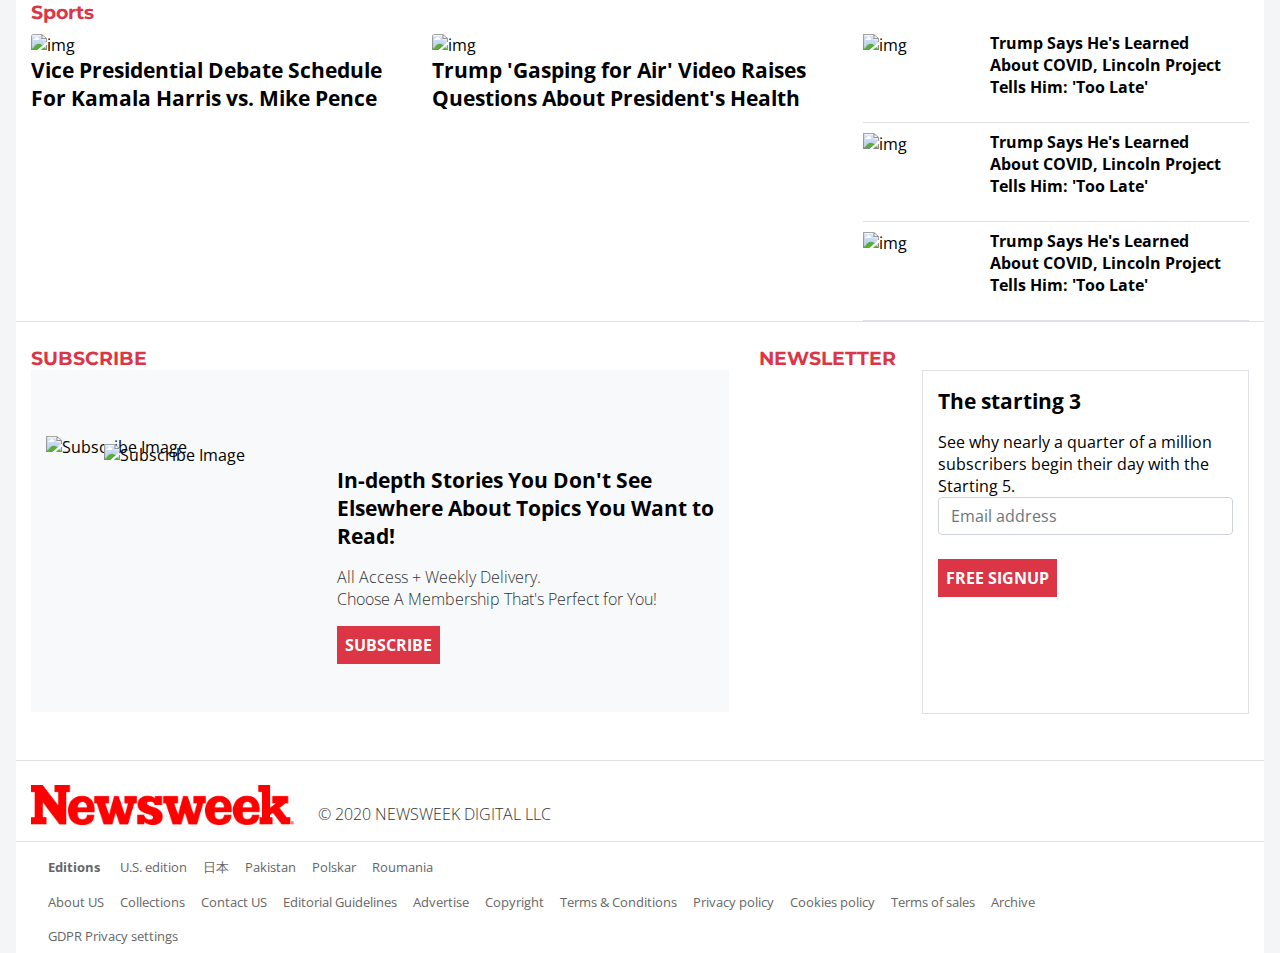
==== commit 12e88d37: "Updated Opimion Section" ====
--- a/index.html
+++ b/index.html
@@ -113,9 +113,9 @@
     </header>
     <div class="main container-fluid pr-lg-3 pl-lg-3 pt-xs-5 pt-sm-5 pt-md-5 pt-lg-0">
       <div class="row bg-white pt-5">
-        <div class="col-md-9">
+        <div class="col-lg-9 col-md-12">
           <div class="row">
-            <div class="col-md-4">
+            <div class="col-lg-4 col-md-6">
               <h2 class="mb-3 text-uppercase section-title">Featured Stories</h2>
               <article class="card">
                 <div class="image">
@@ -287,7 +287,7 @@
               </article>
 
             </div>
-            <div class="col-md-8">
+            <div class="col-lg-8 col-md-6">
               <h2 class="mb-3 text-uppercase section-title">Featured Stories</h2>
               <article class="card">
                 <div class="image">
@@ -593,7 +593,7 @@
             </div>
           </div>
         </div>
-        <div class="col-md-3 pl-0">
+        <div class="col-md-12 col-lg-3 pl-0">
           <h2 class="mb-3 text-uppercase section-title">The Debate</h2>
           <div class="row debate pt-4 pb-4 mb-3">
             <div class="row mb-4">
@@ -635,13 +635,13 @@
 
           <h2 class="mb-3 text-uppercase section-title">Opinion</h2>
           <div class="row mb-2 border-bottom opinion">
-            <div class="col-1 col-md-2 pl-2 pl-0 pr-0">
+            <div class="col-1 col-md-1 pl-2 pl-0 pr-0">
               <picture>
                 <source srcset="https://d.newsweek.com/en/full/1645359/davis-gabbard.webp?w=63&h=63&f=d86988ed1fc66d4768753ee59042e7e8" type="image/svg+xml">
-                  <img alt="img" src="https://d.newsweek.com/en/full/1645359/davis-gabbard.webp?w=63&h=63&f=d86988ed1fc66d4768753ee59042e7e8" class="p-0" >
+                  <img alt="img" width="50" src="https://d.newsweek.com/en/full/1645359/davis-gabbard.webp?w=63&h=63&f=d86988ed1fc66d4768753ee59042e7e8" class="p-0" >
                 </picture>
               </div>
-              <div class="col-md-10 col-10 mb-4 pl-4 pr-0 pl-md-5">
+              <div class="col-md-10 col-10 mb-4 pl-4 pr-0 pl-md-1 pl-lg-5">
                 <h4 class="mb-2 font-weight-bold">
                   <a href="#">The VP Debate Will Be the First and Last Chance to Hear About the Issues</a>
                 </h4>
@@ -650,13 +650,13 @@
           </div>
 
           <div class="row mb-2 border-bottom opinion">
-            <div class="col-1 col-md-2 pl-2 pl-0 pr-0">
+            <div class="col-1 col-md-1 pl-2 pl-0 pr-0 col">
               <picture>
                 <source srcset="https://d.newsweek.com/en/full/1645182/chishti-thames.webp?w=63&h=63&f=ccc6d6c4af53c833957661f353cd4e42" type="image/svg+xml">
-                  <img alt="img" src="https://d.newsweek.com/en/full/1645182/chishti-thames.webp?w=63&h=63&f=ccc6d6c4af53c833957661f353cd4e42" class="p-0" >
+                  <img alt="img" width="50" src="https://d.newsweek.com/en/full/1645182/chishti-thames.webp?w=63&h=63&f=ccc6d6c4af53c833957661f353cd4e42" class="p-0" >
                 </picture>
               </div>
-              <div class="col-md-10 col-10 mb-4 pl-4 pr-0 pl-md-5">
+              <div class="col-md-10 col-10 mb-4 pl-4 pr-0 pl-md-1 pl-lg-5">
                 <h4 class="mb-2 font-weight-bold">
                   <a href="#">The VP Debate Will Be the First and Last Chance to Hear About the Issues</a>
                 </h4>
@@ -665,13 +665,13 @@
           </div>
 
           <div class="row mb-2 border-bottom opinion">
-            <div class="col-1 col-md-2 pl-2 pl-0 pr-0">
+            <div class="col-1 col-md-1 pl-2 pl-0 pr-0">
               <picture>
                 <source srcset="https://d.newsweek.com/en/full/1604725/tom-rogers-timothy-e-wirth.webp?w=63&h=63&f=c9021798f8a0bdb4f9c6625cd060f5ab" type="image/svg+xml">
-                  <img alt="img" src="https://d.newsweek.com/en/full/1604725/tom-rogers-timothy-e-wirth.webp?w=63&h=63&f=c9021798f8a0bdb4f9c6625cd060f5ab" class="p-0" >
+                  <img alt="img" width="50" src="https://d.newsweek.com/en/full/1604725/tom-rogers-timothy-e-wirth.webp?w=63&h=63&f=c9021798f8a0bdb4f9c6625cd060f5ab" class="p-0" >
                 </picture>
               </div>
-              <div class="col-md-10 col-10 mb-4 pl-4 pr-0 pl-md-5">
+              <div class="col-md-10 col-10 mb-4 pl-4 pr-0 pl-md-1 pl-lg-5">
                 <h4 class="mb-2 font-weight-bold">
                   <a href="#">The VP Debate Will Be the First and Last Chance to Hear About the Issues</a>
                 </h4>
@@ -680,13 +680,13 @@
           </div>
 
           <div class="row mb-2 border-bottom opinion">
-            <div class="col-1 col-md-2 pl-2 pl-0 pr-0">
+            <div class="col-1 col-md-1 pl-2 pl-0 pr-0">
               <picture>
                 <source srcset="https://d.newsweek.com/en/full/1588751/jason-rantz.webp?w=63&h=63&f=f8afd026e20e8ab3f6d6fa08c4efc72c" type="image/svg+xml">
-                  <img alt="img" src="https://d.newsweek.com/en/full/1588751/jason-rantz.webp?w=63&h=63&f=f8afd026e20e8ab3f6d6fa08c4efc72c" class="p-0" >
+                  <img alt="img" width="50" src="https://d.newsweek.com/en/full/1588751/jason-rantz.webp?w=63&h=63&f=f8afd026e20e8ab3f6d6fa08c4efc72c" class="p-0" >
                 </picture>
               </div>
-              <div class="col-md-10 col-10 mb-4 pl-4 pr-0 pl-md-5">
+              <div class="col-md-10 col-10 mb-4 pl-4 pr-0 pl-md-1 pl-lg-5">
                 <h4 class="mb-2 font-weight-bold">
                   <a href="#">The VP Debate Will Be the First and Last Chance to Hear About the Issues</a>
                 </h4>
@@ -695,13 +695,13 @@
           </div>
 
           <div class="row mb-2 border-bottom opinion">
-            <div class="col-1 col-md-2 pl-2 pl-0 pr-0">
+            <div class="col-1 col-md-1 pl-2 pl-0 pr-0">
               <picture>
                 <source srcset="https://d.newsweek.com/en/full/1577421/hank-gilman.webp?w=63&h=63&f=f18b9a7364da071493072861d8b4448f" type="image/svg+xml">
-                  <img alt="img" src="https://d.newsweek.com/en/full/1577421/hank-gilman.webp?w=63&h=63&f=f18b9a7364da071493072861d8b4448f" class="p-0" >
+                  <img alt="img" width="50" src="https://d.newsweek.com/en/full/1577421/hank-gilman.webp?w=63&h=63&f=f18b9a7364da071493072861d8b4448f" class="p-0" >
                 </picture>
               </div>
-              <div class="col-md-10 col-10 mb-4 pl-4 pr-0 pl-md-5">
+              <div class="col-md-10 col-10 mb-4 pl-4 pr-0 pl-md-1 pl-lg-5">
                 <h4 class="mb-2 font-weight-bold">
                   <a href="#">The VP Debate Will Be the First and Last Chance to Hear About the Issues</a>
                 </h4>
@@ -710,13 +710,13 @@
           </div>
 
           <div class="row mb-2 border-bottom opinion">
-            <div class="col-1 col-md-2 pl-2 pl-0 pr-0">
+            <div class="col-1 col-md-1 pl-2 pl-0 pr-0">
               <picture>
                 <source srcset="https://d.newsweek.com/en/full/97976/robert-reich.webp?w=63&h=63&f=297351a03eaa549128026042394c9580" type="image/svg+xml">
-                  <img alt="img" src="https://d.newsweek.com/en/full/97976/robert-reich.webp?w=63&h=63&f=297351a03eaa549128026042394c9580" class="p-0" >
+                  <img alt="img" width="50" src="https://d.newsweek.com/en/full/97976/robert-reich.webp?w=63&h=63&f=297351a03eaa549128026042394c9580" class="p-0" >
                 </picture>
               </div>
-              <div class="col-md-10 col-10 mb-4 pl-4 pr-0 pl-md-5">
+              <div class="col-md-10 col-10 mb-4 pl-4 pr-0 pl-md-1 pl-lg-5">
                 <h4 class="mb-2 font-weight-bold">
                   <a href="#">The VP Debate Will Be the First and Last Chance to Hear About the Issues</a>
                 </h4>
@@ -725,13 +725,13 @@
           </div>
 
           <div class="row mb-2 border-bottom opinion">
-            <div class="col-1 col-md-2 pl-2 pl-0 pr-0">
+            <div class="col-1 col-md-1 pl-2 pl-0 pr-0">
               <picture>
                 <source srcset="https://d.newsweek.com/en/full/97976/robert-reich.webp?w=63&h=63&f=297351a03eaa549128026042394c9580" type="image/svg+xml">
-                  <img alt="img" src="https://d.newsweek.com/en/full/97976/robert-reich.webp?w=63&h=63&f=297351a03eaa549128026042394c9580" class="p-0" >
+                  <img alt="img" width="50" src="https://d.newsweek.com/en/full/97976/robert-reich.webp?w=63&h=63&f=297351a03eaa549128026042394c9580" class="p-0" >
                 </picture>
               </div>
-              <div class="col-md-10 col-10 mb-4 pl-4 pr-0 pl-md-5">
+              <div class="col-md-10 col-10 mb-4 pl-4 pl-md-1 pr-0 pl-lg-5">
                 <h4 class="mb-2 font-weight-bold">
                   <a href="#">The VP Debate Will Be the First and Last Chance to Hear About the Issues</a>
                 </h4>
@@ -740,13 +740,13 @@
           </div>
 
           <div class="row mb-2 border-bottom opinion">
-            <div class="col-1 col-md-2 pl-2 pl-0 pr-0">
+            <div class="col-1 col-md-1 pl-2 pl-0 pr-0">
               <picture>
                 <source srcset="https://d.newsweek.com/en/full/97976/robert-reich.webp?w=63&h=63&f=297351a03eaa549128026042394c9580" type="image/svg+xml">
-                  <img alt="img" src="https://d.newsweek.com/en/full/97976/robert-reich.webp?w=63&h=63&f=297351a03eaa549128026042394c9580" class="p-0" >
+                  <img alt="img" width="50" src="https://d.newsweek.com/en/full/97976/robert-reich.webp?w=63&h=63&f=297351a03eaa549128026042394c9580" class="p-0" >
                 </picture>
               </div>
-              <div class="col-md-10 col-10 mb-4 pl-4 pr-0 pl-md-5">
+              <div class="col-md-10 col-10 mb-4 pl-4 pr-0 pl-lg-5 pl-md-1">
                 <h4 class="mb-2 font-weight-bold">
                   <a href="#">The VP Debate Will Be the First and Last Chance to Hear About the Issues</a>
                 </h4>
@@ -1761,7 +1761,7 @@
         </div>
         <div class="col-12 col-md-4 col-lg-5 col-xl-5">
           <h2 class="text-danger font-weight-bold text-uppercase">Newsletter</h2>
-          <div class="row">
+          <div class="row newsletter">
             <div class="col-12 col-md-4 position-relative p-5 background-newsletter">
             </div>
             <div class="col-12 col-md-8 border bg-white pt-3 pb-5">
--- a/css/style.css
+++ b/css/style.css
@@ -268,6 +268,15 @@
   font-size: 1.2rem;
 }
 
+.newsletter {
+  height: 94%;
+}
+
+.opinion {
+  font-size: 14px;
+}
+
+
 @media screen and (max-width: 991px) {
   .header-top {
     position: fixed;
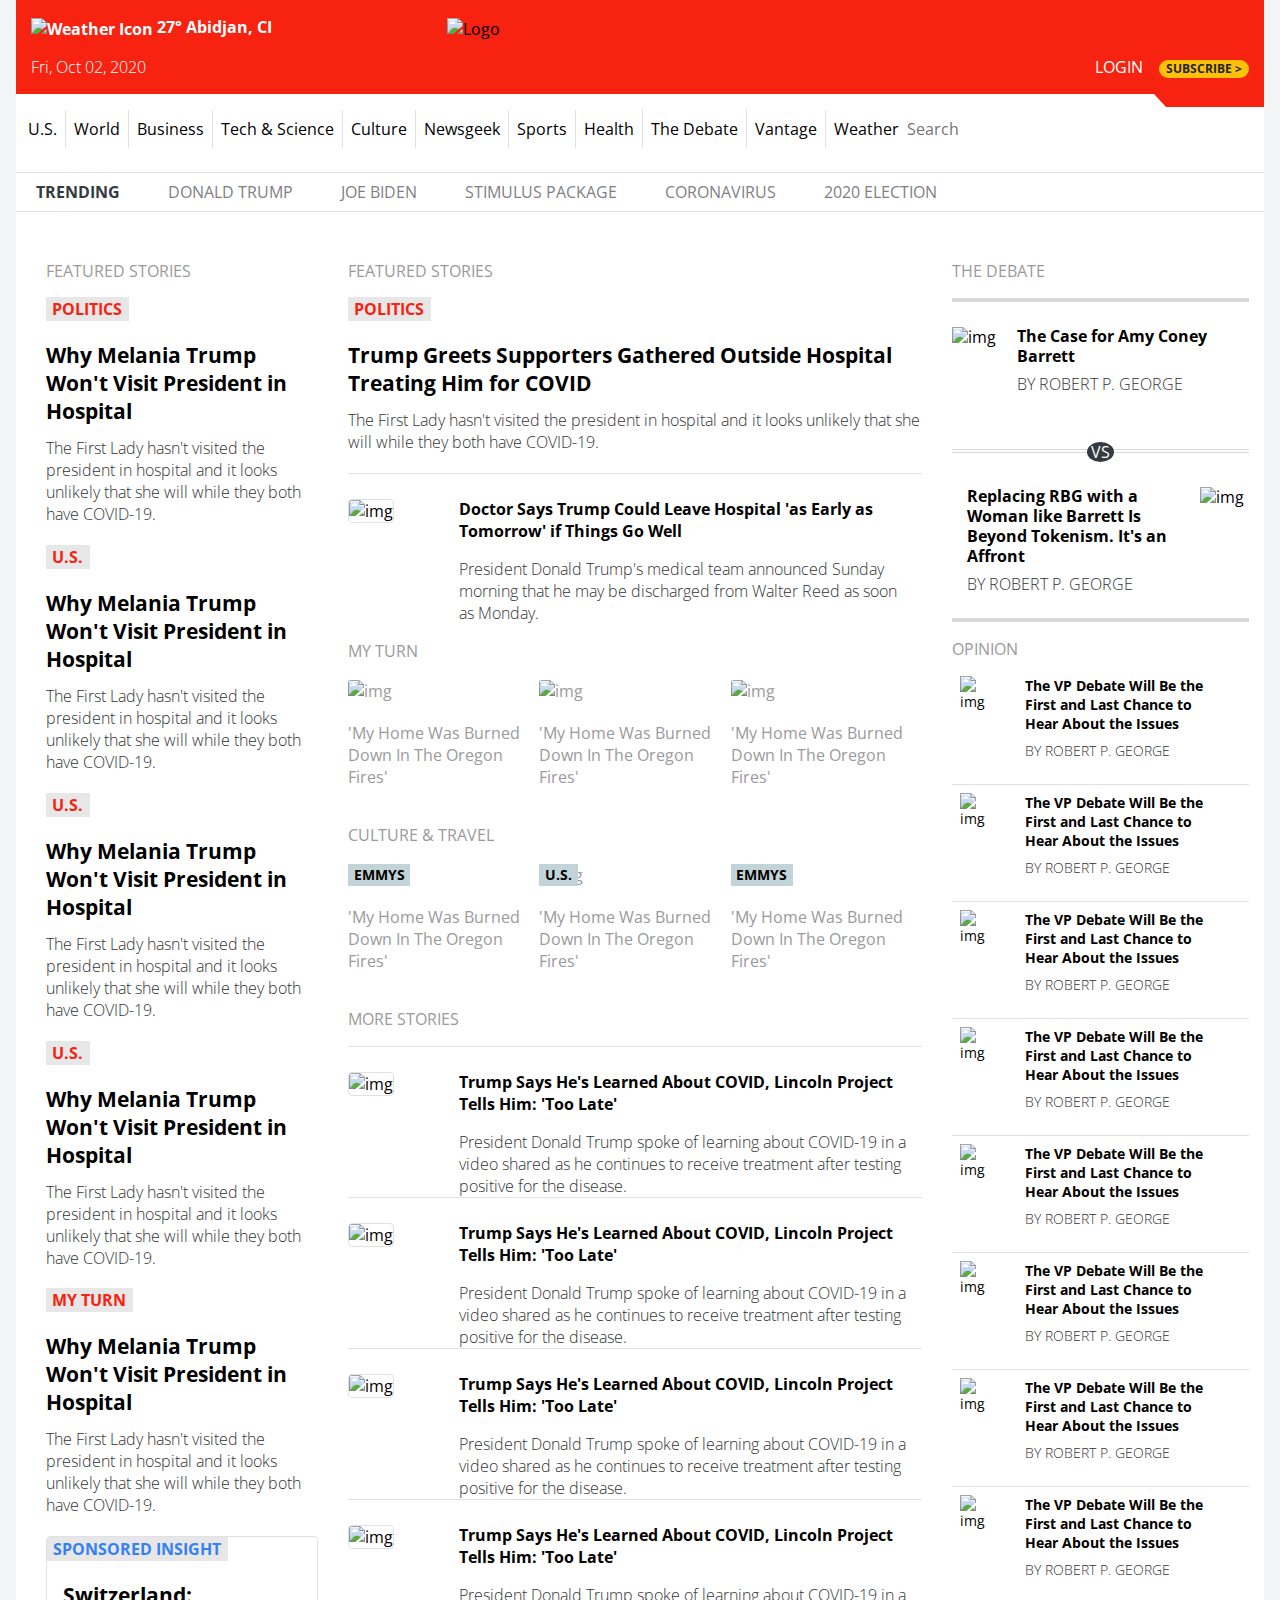
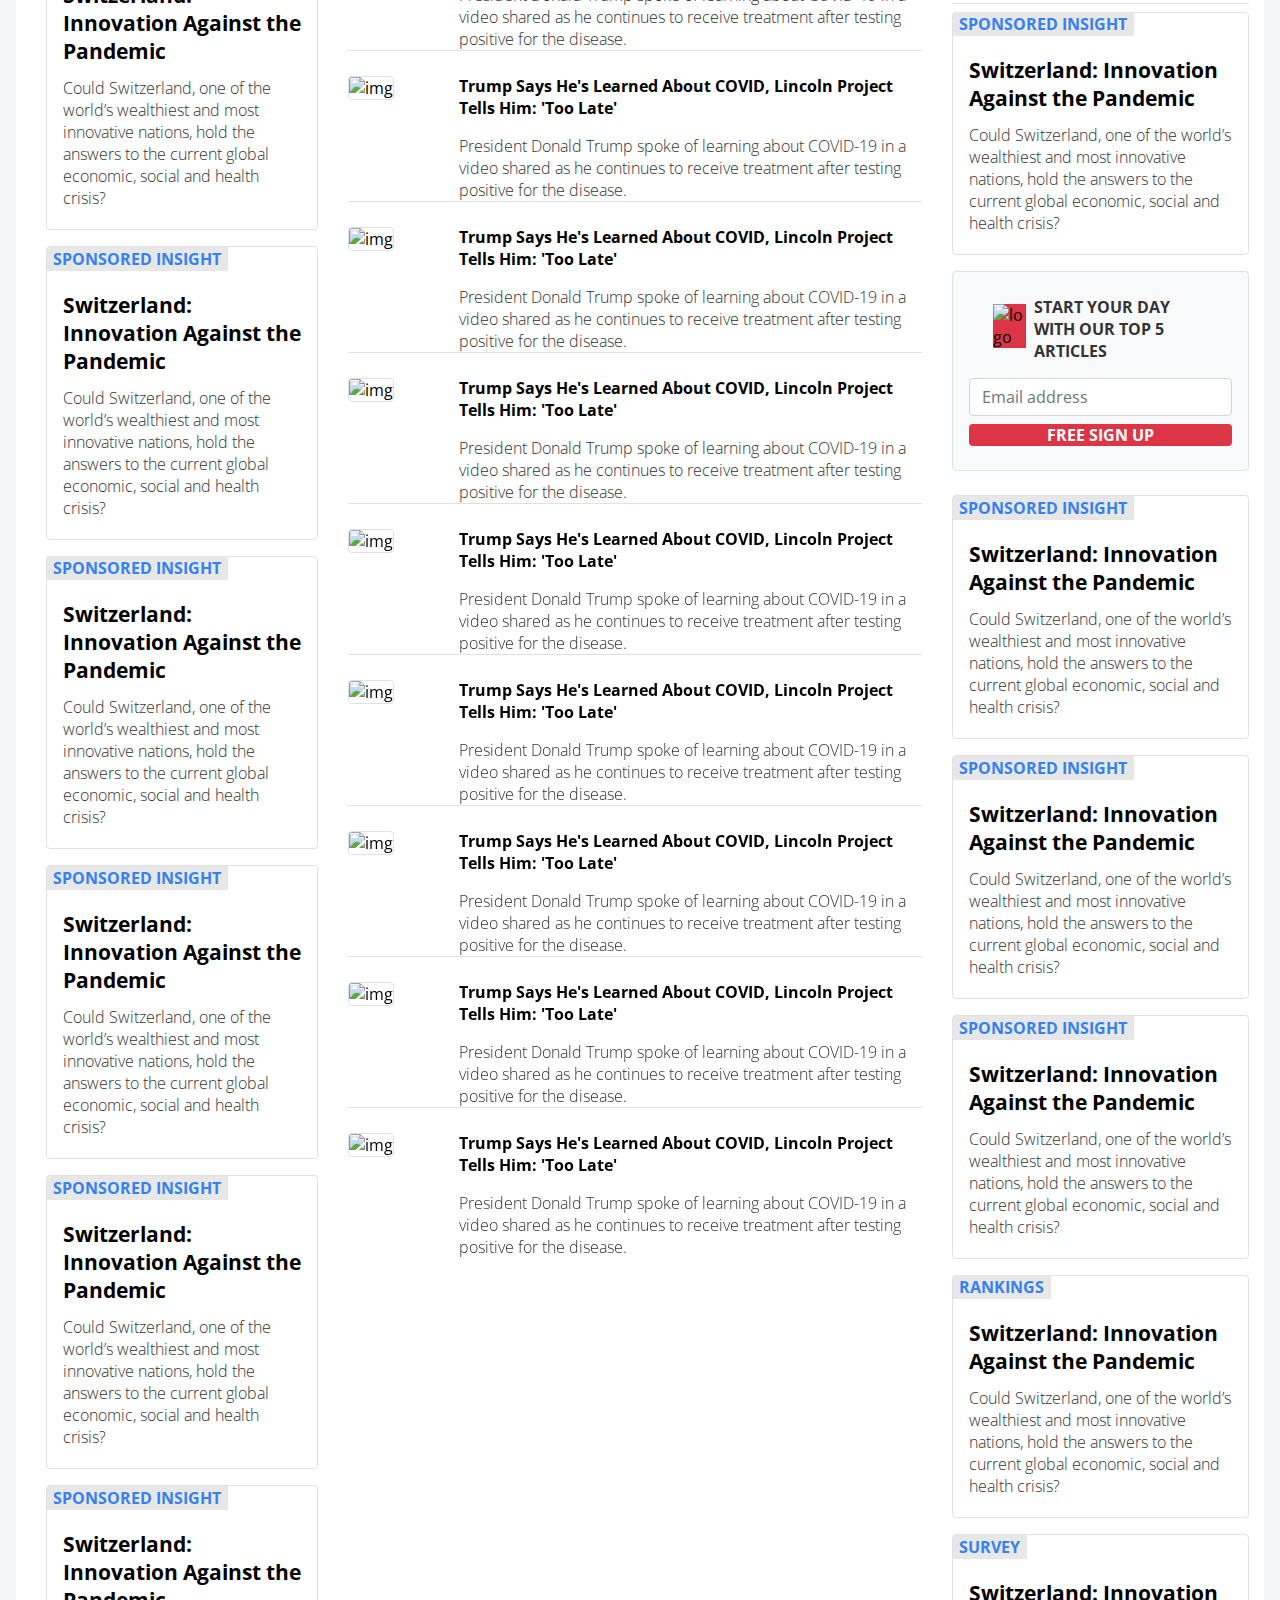
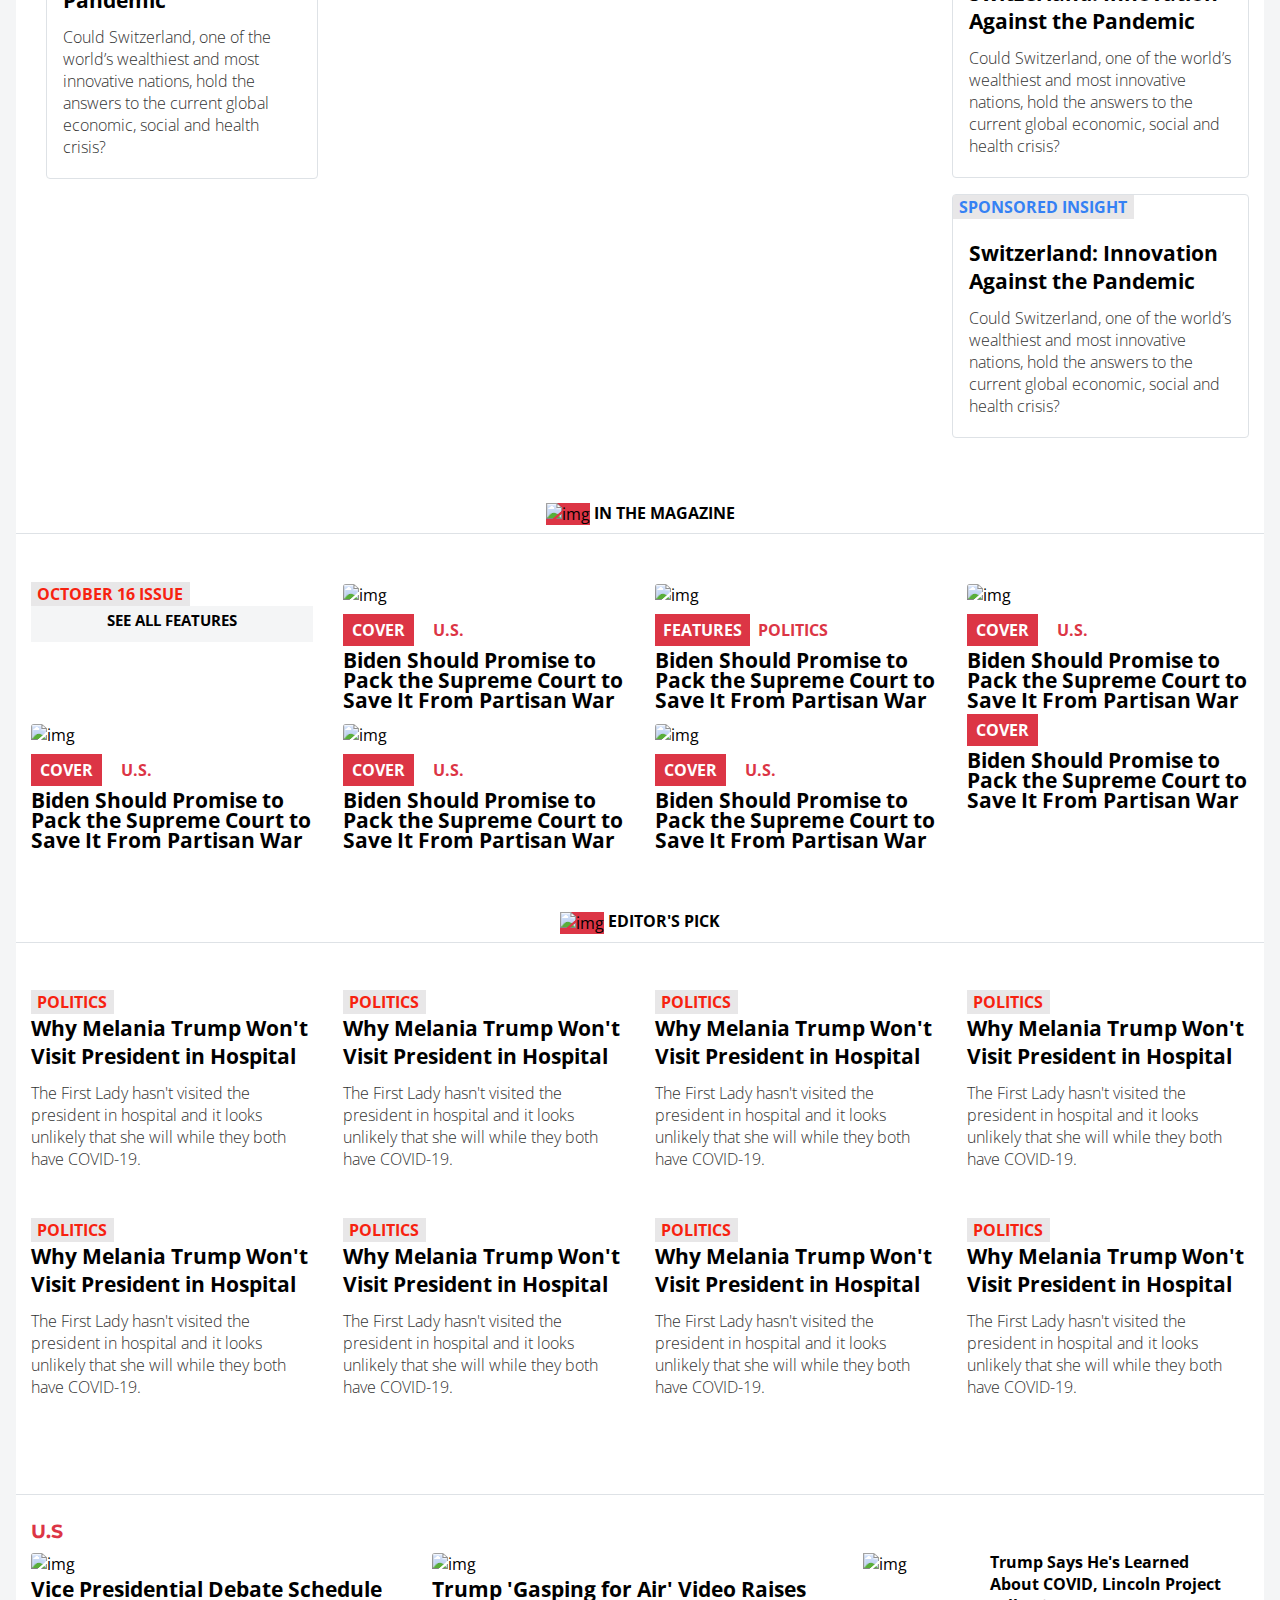
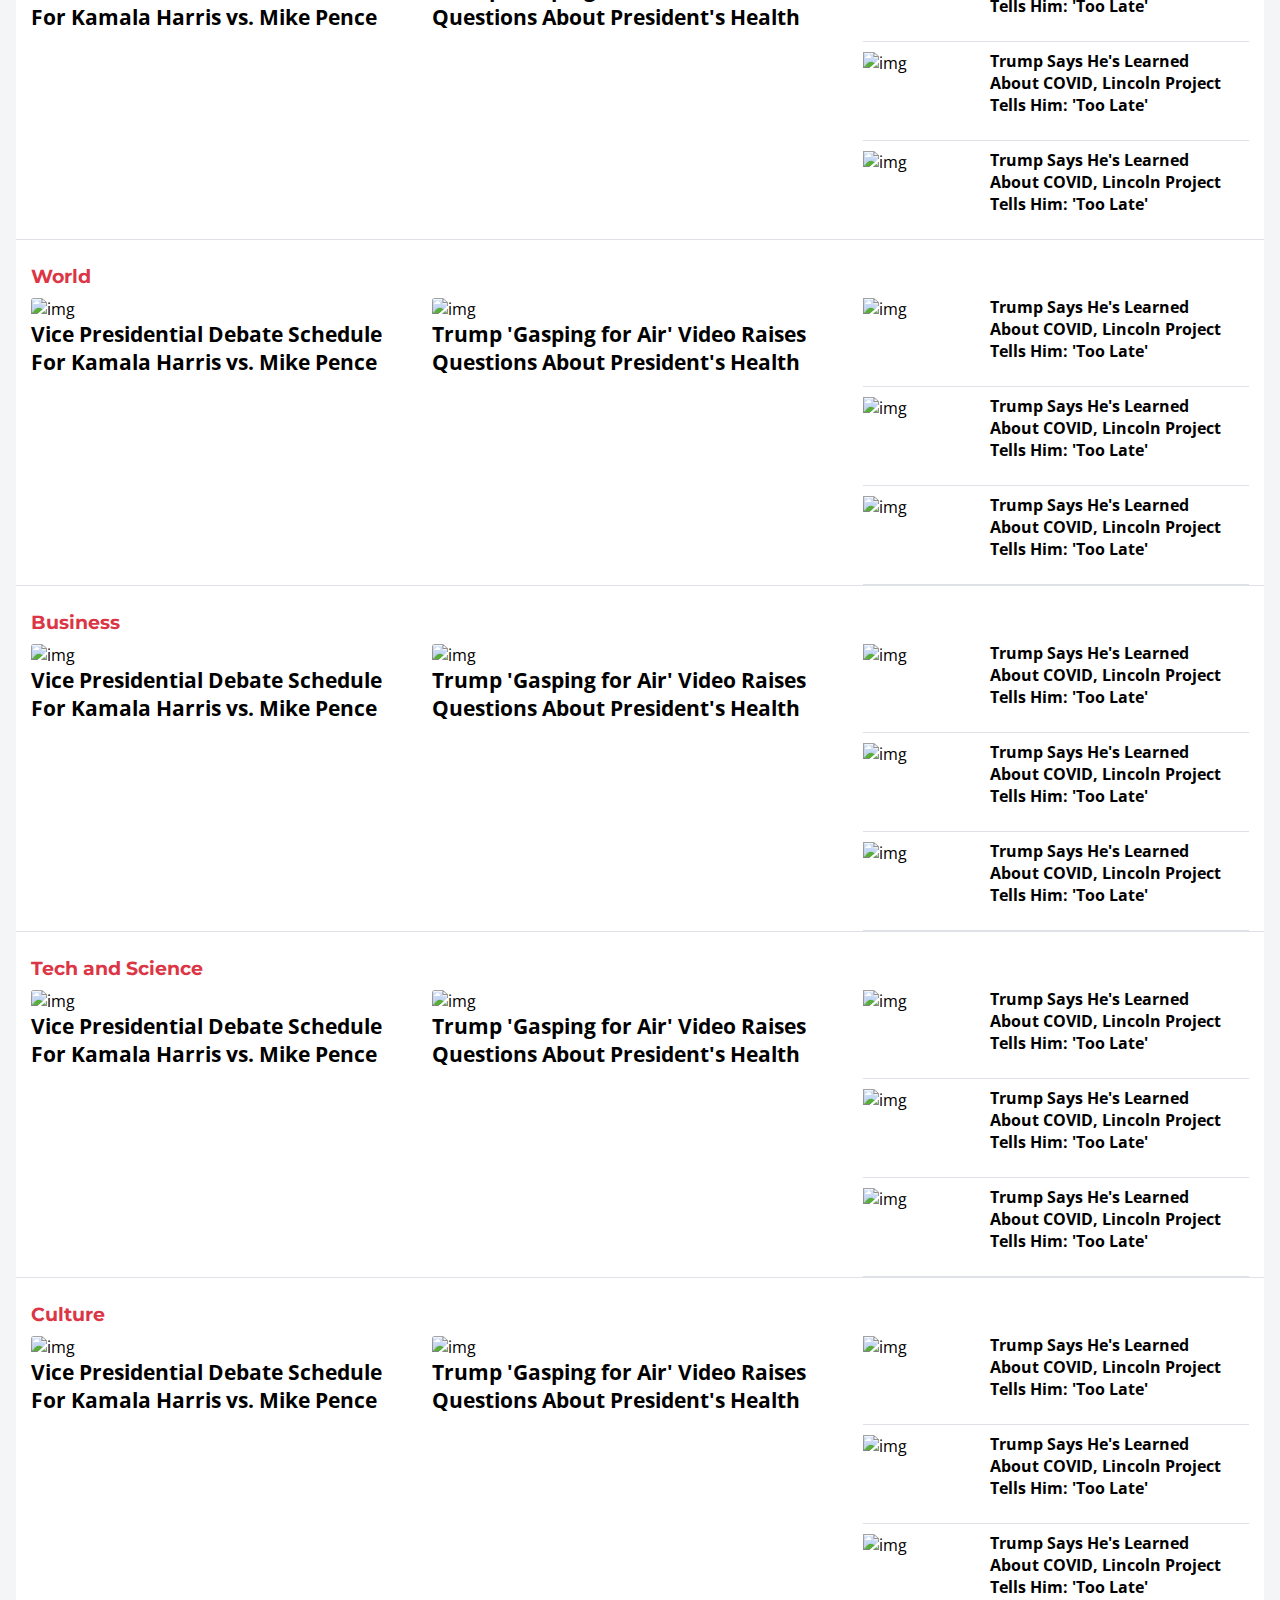
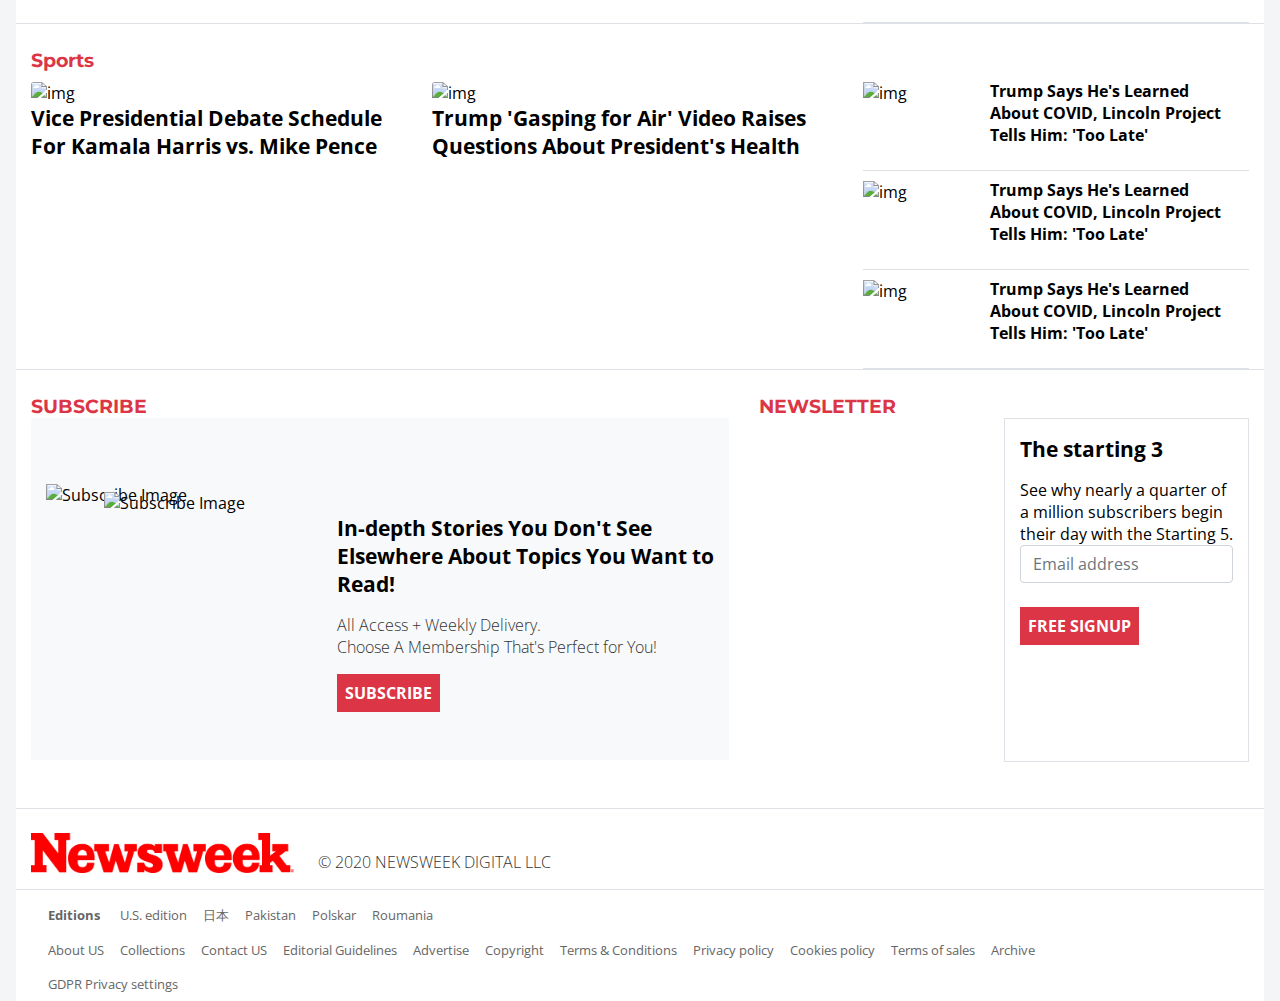
==== commit b16442c3: "Update for editor's pick section" ====
--- a/index.html
+++ b/index.html
@@ -597,7 +597,7 @@
           <h2 class="mb-3 text-uppercase section-title">The Debate</h2>
           <div class="row debate pt-4 pb-4 mb-3">
             <div class="row mb-4">
-              <div class="col-md-2 col-2 pl-0 pr-0">
+              <div class="col-md-2 col-2 pl-0 pr-0 ">
                 <picture>
                   <source srcset="https://d.newsweek.com/en/full/1641374/robert-p-george.webp?w=150&h=150&f=365b9cdc1ef783cc2559d38ccbf310b9" type="image/svg+xml">
                     <img alt="img" src="https://d.newsweek.com/en/full/1641374/robert-p-george.webp?w=150&h=150&f=365b9cdc1ef783cc2559d38ccbf310b9" class="p-0 img-fluid" >
@@ -618,13 +618,13 @@
               </div>
             </div>
             <div class="row">
-              <div class="col-md-10 col-10">
+              <div class="col-md-11 col-10 col-lg-10">
                 <h4 class="mb-2 font-weight-bold">
                   <a href="#">Replacing RBG with a Woman like Barrett Is Beyond Tokenism. It's an Affront</a>
                 </h4>
                 <p>BY ROBERT P. GEORGE</p>
               </div>
-              <div class="col-md-2 col-2 pl-0 pr-0">
+              <div class="col-md-1 col-2 pl-0 pr-0 col-lg-2">
                 <picture>
                   <source srcset="https://d.newsweek.com/en/full/1523500/bridget-kelly.webp?w=150&h=150&f=b8865c559bb1db754f728fb108343548" type="image/svg+xml">
                     <img alt="img" src="https://d.newsweek.com/en/full/1523500/bridget-kelly.webp?w=150&h=150&f=b8865c559bb1db754f728fb108343548" class="p-0 img-fluid" >
@@ -1024,7 +1024,7 @@
       <span class="font-weight-bold">EDITOR'S PICK</span>
      </div>
      <div class="row bg-white pt-5 pb-5">
-       <div class="col-md-3 mb-5">
+       <div class="col-lg-3 mb-5 col-md-6">
            <article class="card">
              <div class="image">
                <img alt="img" class="card-img-top"
@@ -1044,7 +1044,7 @@
            </article>
        </div>
 
-       <div class="col-md-3">
+       <div class="col-lg-3 mb-5 col-md-6">
         <article class="card">
           <div class="image">
             <img alt="img" class="card-img-top"
@@ -1064,7 +1064,7 @@
         </article>
        </div>
 
-       <div class="col-md-3">
+       <div class="col-lg-3 mb-5 col-md-6">
         <article class="card">
           <div class="image">
             <img alt="img" class="card-img-top"
@@ -1084,7 +1084,7 @@
         </article>
        </div>
 
-       <div class="col-md-3">
+       <div class="col-lg-3 mb-5 col-md-6">
         <article class="card">
           <div class="image">
             <img alt="img" class="card-img-top"
@@ -1104,7 +1104,7 @@
         </article>
        </div>
 
-       <div class="col-md-3">
+       <div class="col-lg-3 mb-5 col-md-6">
         <article class="card">
           <div class="image">
             <img alt="img" class="card-img-top"
@@ -1124,7 +1124,7 @@
         </article>
        </div>
 
-       <div class="col-md-3">
+       <div class="col-lg-3 mb-5 col-md-6">
         <article class="card">
           <div class="image">
             <img alt="img" class="card-img-top"
@@ -1144,7 +1144,7 @@
         </article>
        </div>
 
-       <div class="col-md-3">
+       <div class="col-lg-3 mb-5 col-md-6">
         <article class="card">
           <div class="image">
             <img alt="img" class="card-img-top"
@@ -1164,7 +1164,7 @@
         </article>
        </div>
 
-       <div class="col-md-3">
+       <div class="col-lg-3 mb-5 col-md-6">
         <article class="card">
           <div class="image">
             <img alt="img" class="card-img-top"
@@ -1733,7 +1733,7 @@
 
       </div>
       <div class="row bg-white subscribe pb-5">
-        <div class="col-12 col-md-8 col-lg-7 col-xl-7">
+        <div class="col-12 col-md-12 col-lg-7 col-xl-7">
           <h2 class="text-danger font-weight-bold text-uppercase">Subscribe</h2>
           <div class="row bg-light pt-5 pb-5">
             <div class="col-12 col-md-6 col-lg-5 position-relative pt-3 text-sm-center text-md-left">
@@ -1759,12 +1759,12 @@
 
           </div>
         </div>
-        <div class="col-12 col-md-4 col-lg-5 col-xl-5">
+        <div class="col-12 col-md-12 col-lg-5 col-xl-5">
           <h2 class="text-danger font-weight-bold text-uppercase">Newsletter</h2>
           <div class="row newsletter">
-            <div class="col-12 col-md-4 position-relative p-5 background-newsletter">
-            </div>
-            <div class="col-12 col-md-8 border bg-white pt-3 pb-5">
+            <div class="col-12 col-md-6 position-relative p-5 background-newsletter">
+            </div>
+            <div class="col-12 col-md-6 border bg-white pt-3 pb-5">
               <h3 class="font-weight-bolder mb-3 card-title"> The starting 3</h3>
 
               See why nearly a quarter of a million subscribers begin their day with the Starting 5.
--- a/css/style.css
+++ b/css/style.css
@@ -286,3 +286,9 @@
     z-index: 1030;
   }
 }
+
+@media screen and (min-width: 768px) and (max-width: 991px) {
+  .vs-debate div {
+    width: 3%;
+  }
+}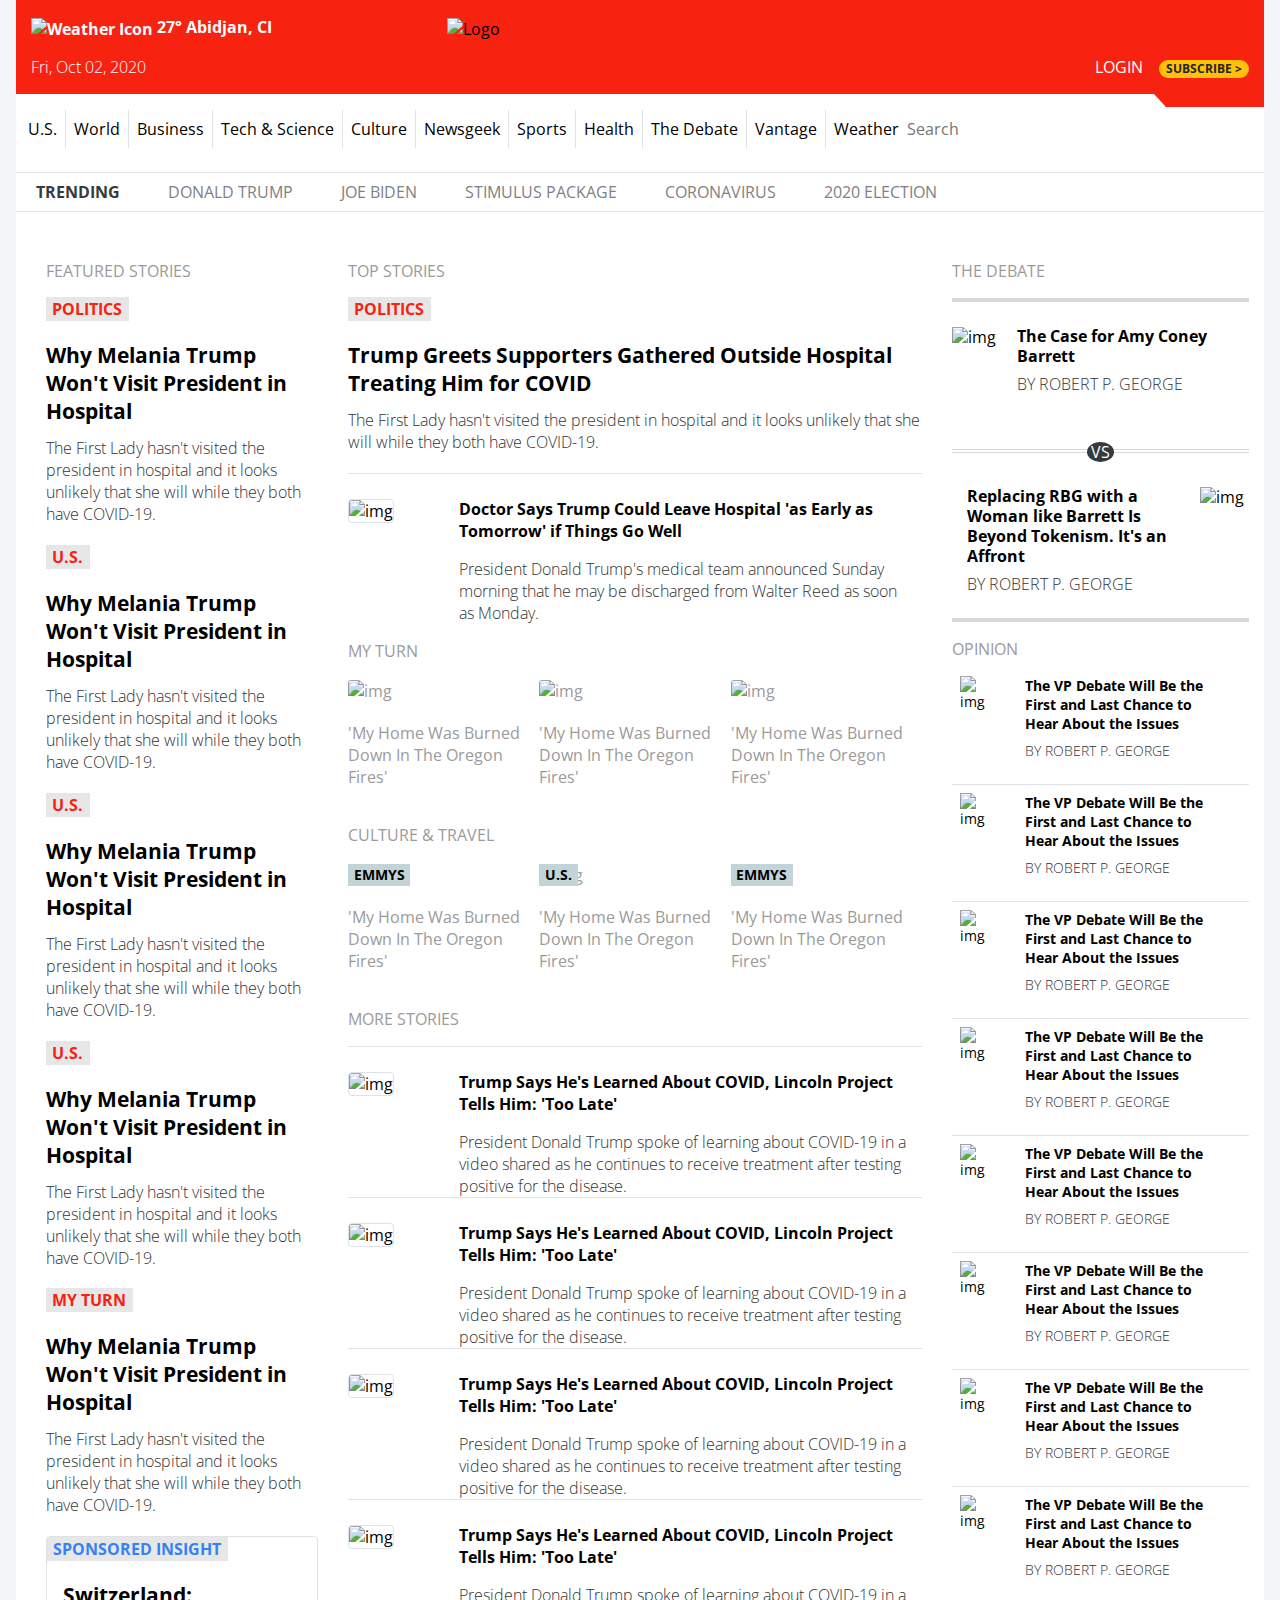
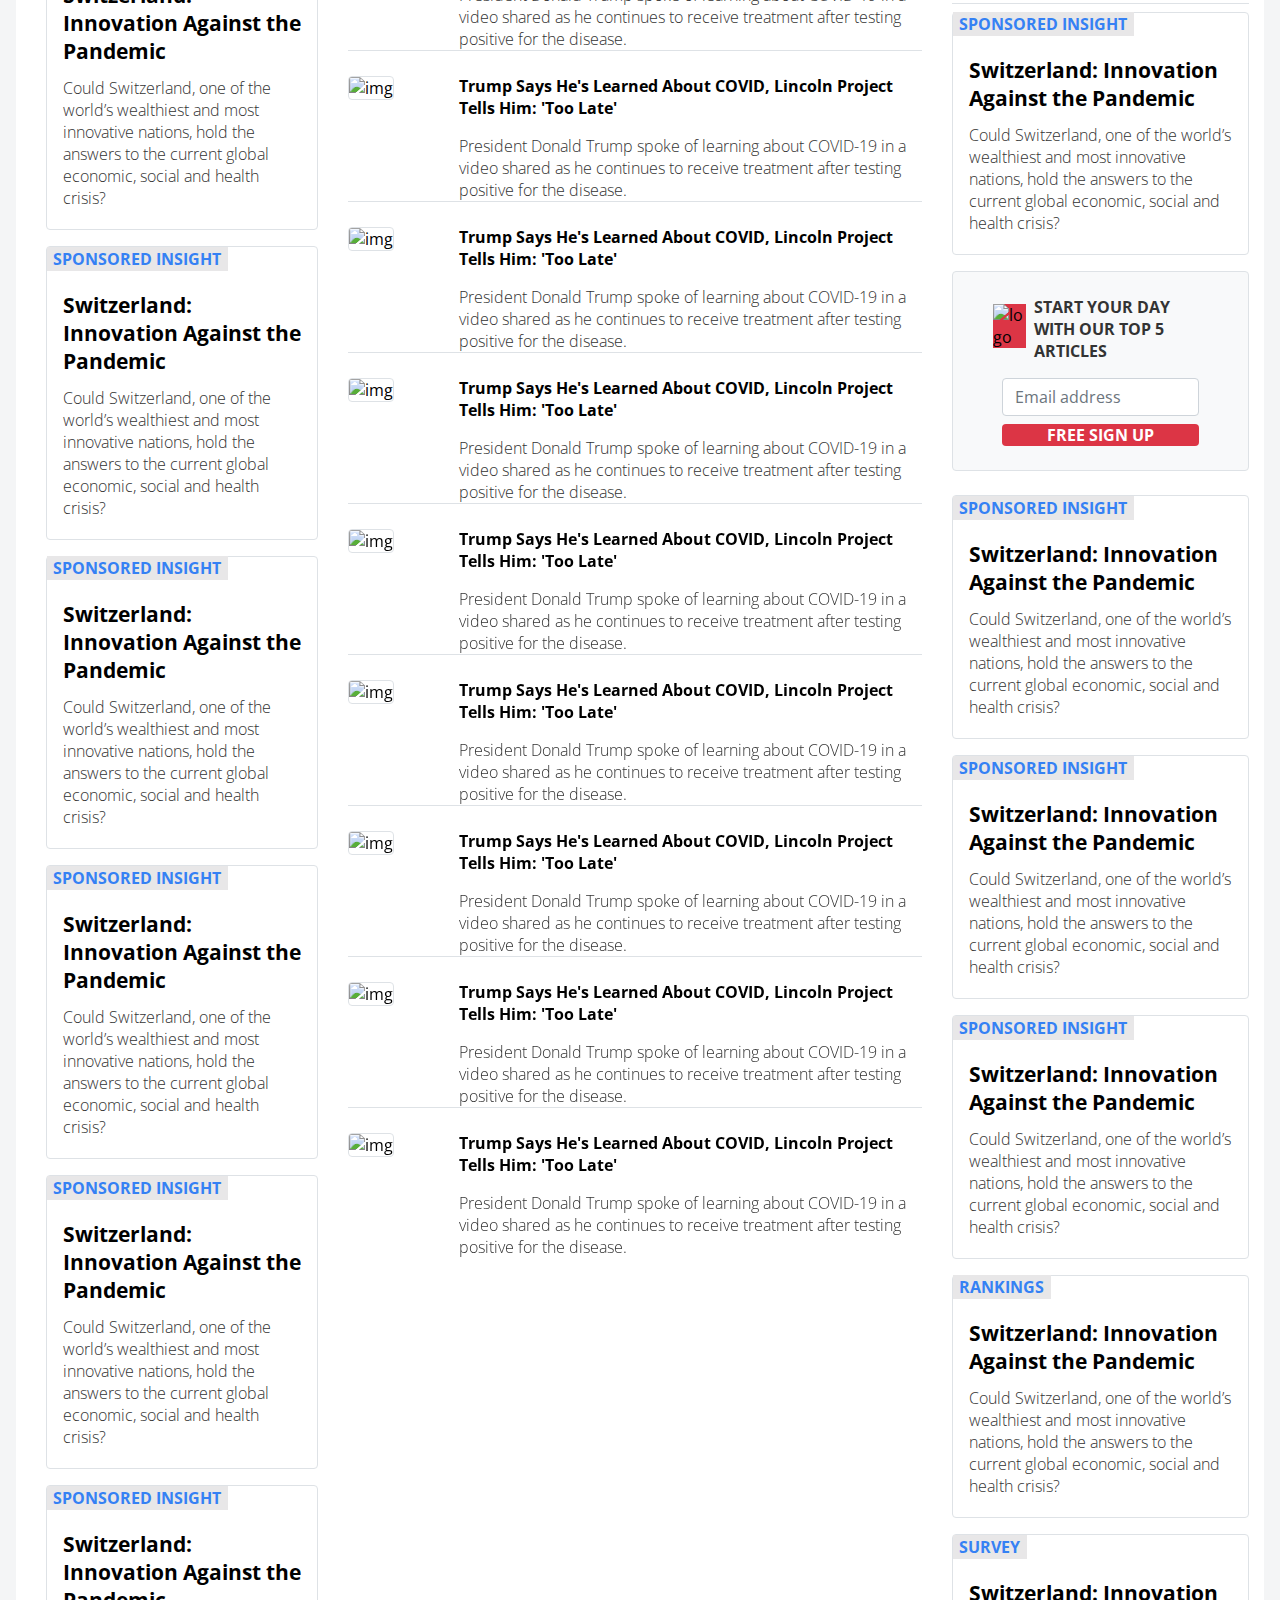
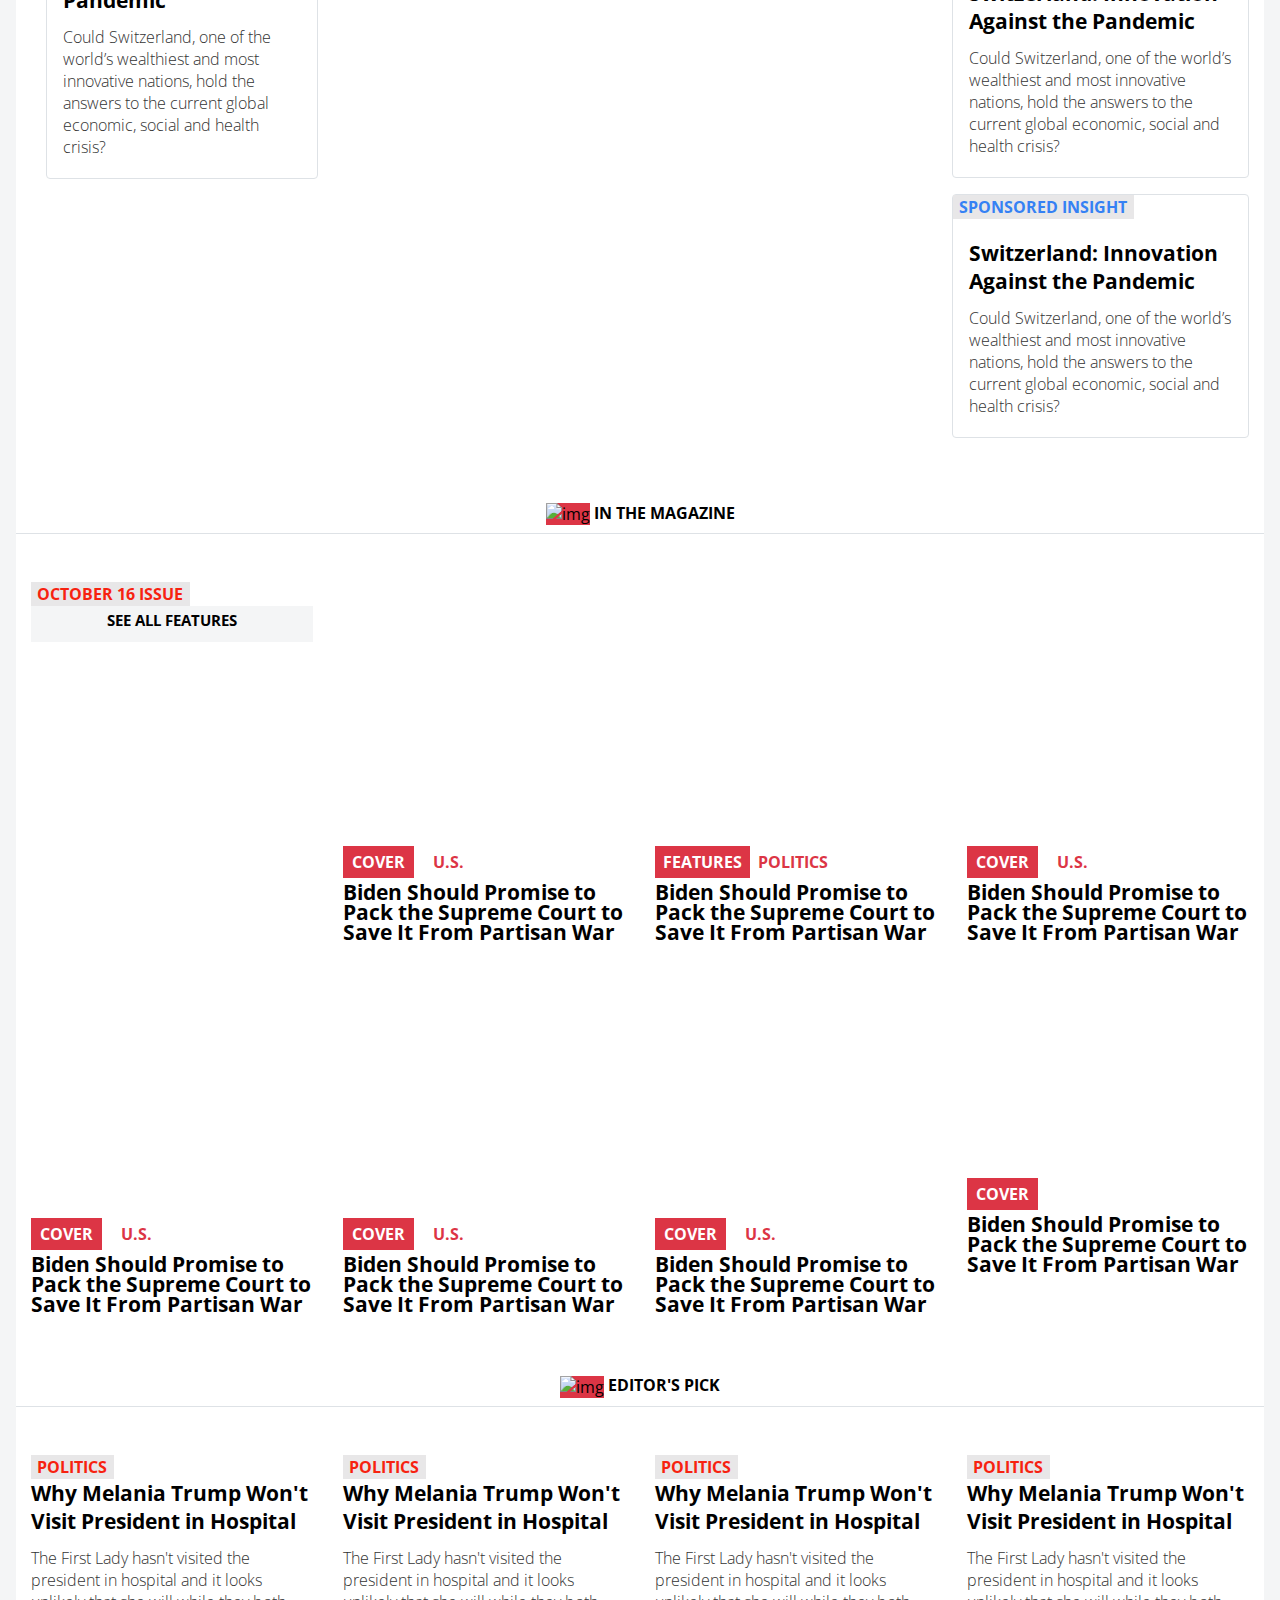
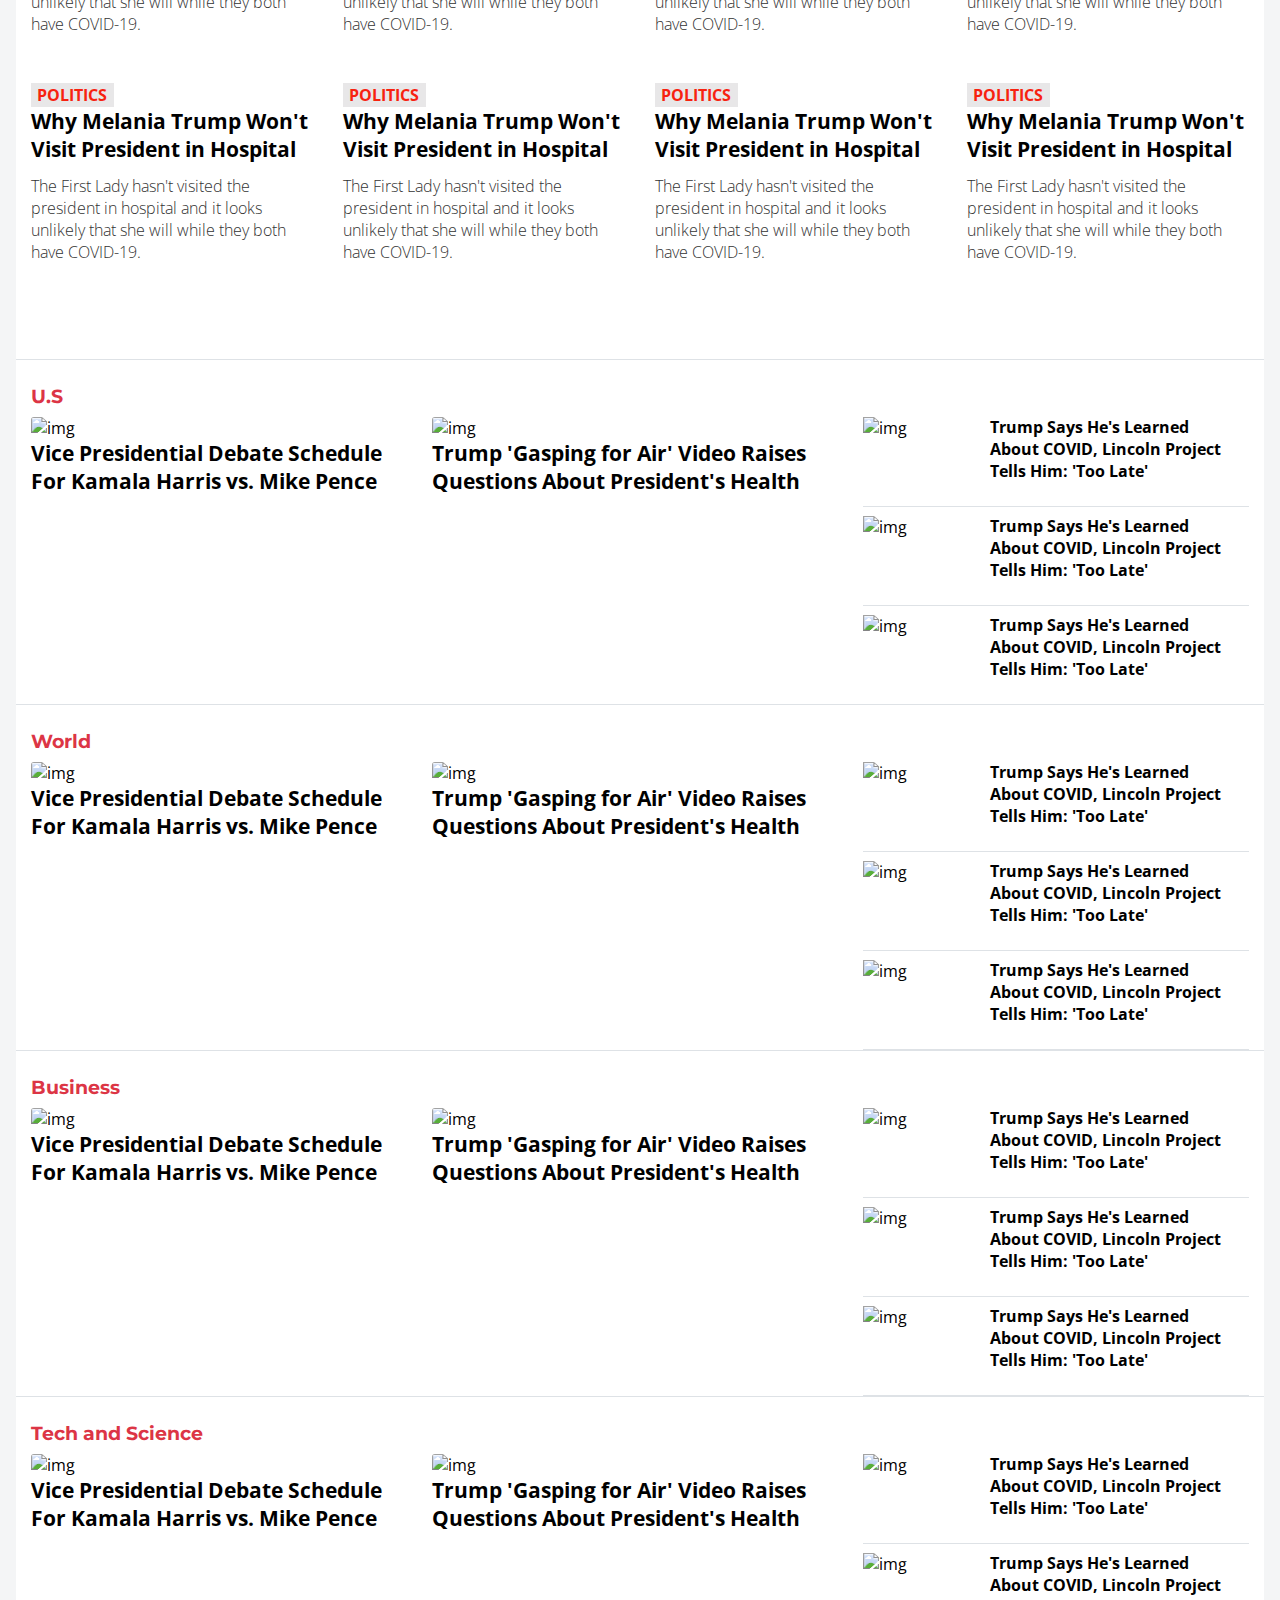
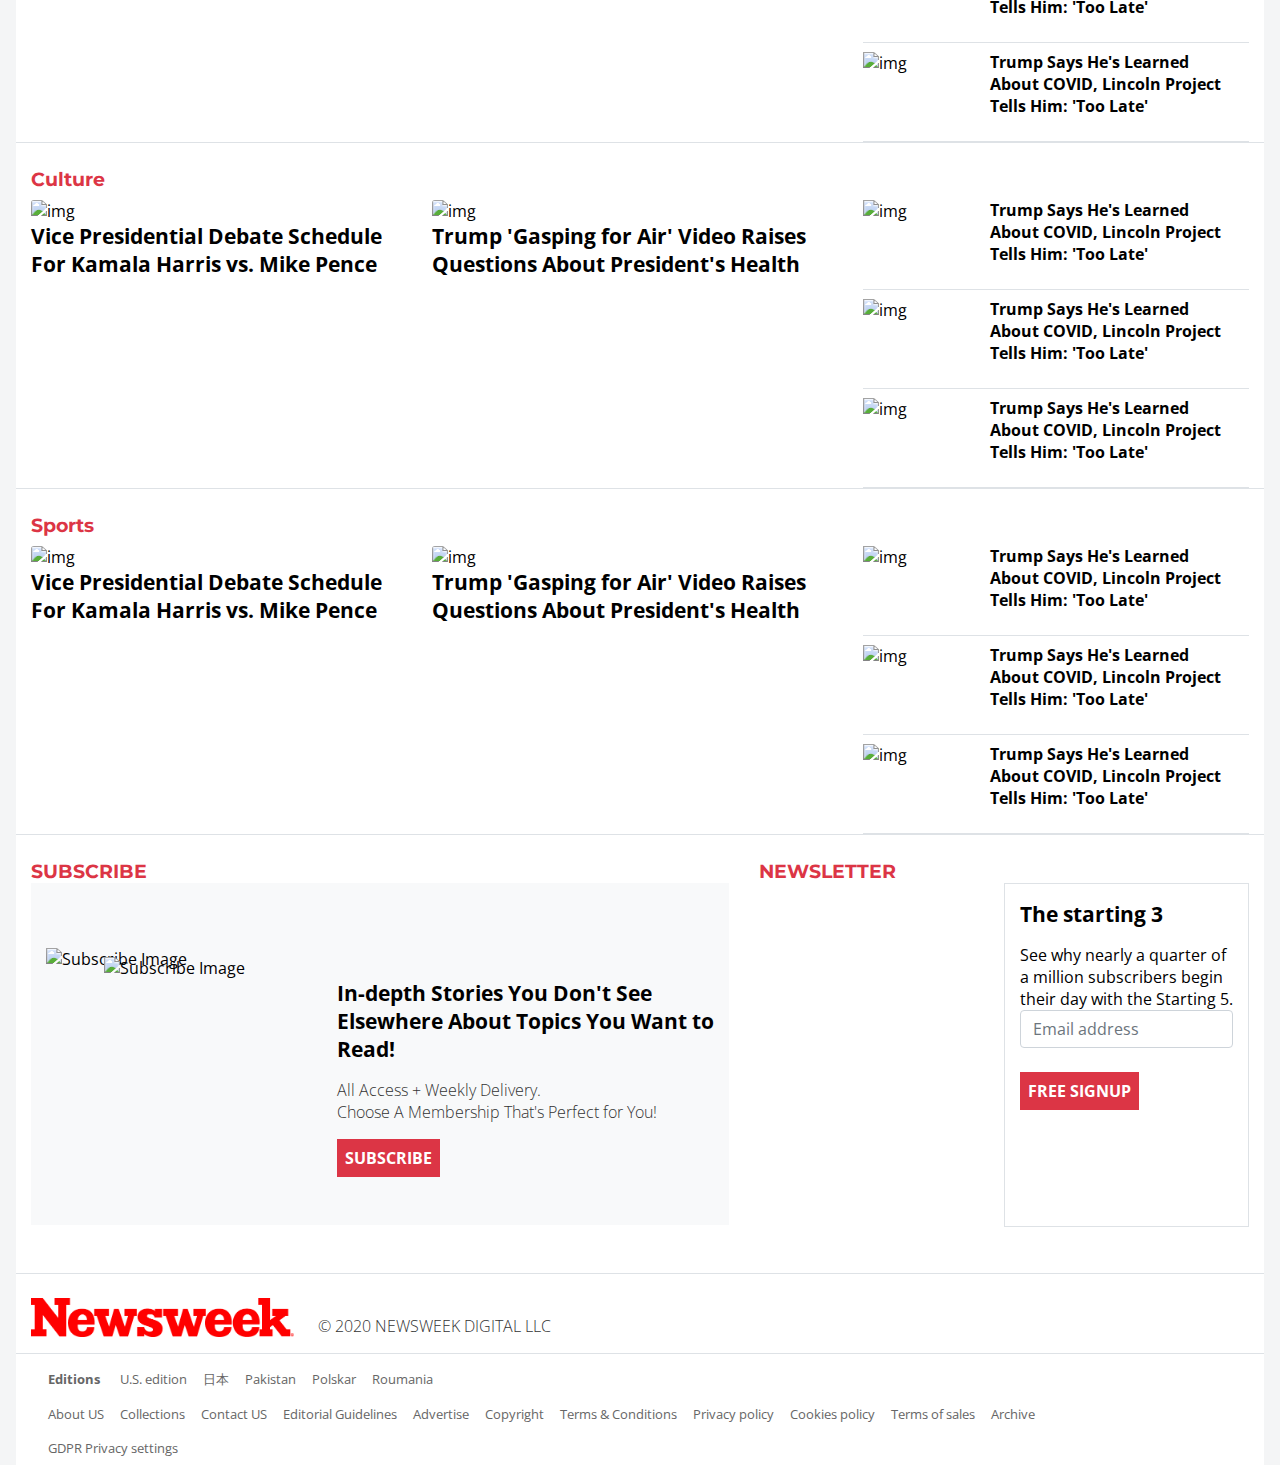
==== commit 0431a2ec: "add changes" ====
--- a/index.html
+++ b/index.html
@@ -112,318 +112,490 @@
       </div>
     </header>
     <div class="main container-fluid pr-lg-3 pl-lg-3 pt-xs-5 pt-sm-5 pt-md-5 pt-lg-0">
-      <div class="row bg-white pt-5">
-        <div class="col-lg-9 col-md-12">
-          <div class="row">
-            <div class="col-lg-4 col-md-6">
-              <h2 class="mb-3 text-uppercase section-title">Featured Stories</h2>
-              <article class="card">
-                <div class="image">
-                  <img class="card-img-top" src="https://d.newsweek.com/en/full/1645885/donald-melania-trump-debate.webp?w=397&h=265&q=90&f=e434ccded94ac92cf7401b2859c7d23e" alt="img">
-                  <p class="badge badge-secondary text-uppercase text-left">Politics</p>
-                </div>
-                <div class="card-body pl-0 pr-0">
-                  <h3 class="card-title font-weight-bold text-left">
-                    <a href="#">
-                      Why Melania Trump Won't Visit President in Hospital
-                    </a>
-                  </h3>
-                  <p class="card-text">The First Lady hasn't visited the president in hospital and it looks unlikely that she will while they both have COVID-19.</p>
-                </div>
-              </article>
-
-
-              <article class="card">
-                <div class="image">
-                  <img class="card-img-top" src="https://oschoolelearning.com/images/divers/osch.jpg" alt="img">
-                  <p class="badge badge-secondary text-uppercase text-left">U.S.</p>
-                </div>
-                <div class="card-body pl-0 pr-0">
-                  <h3 class="card-title font-weight-bold text-left">
-                    <a href="#">
-                      Why Melania Trump Won't Visit President in Hospital
-                    </a>
-                  </h3>
-                  <p class="card-text">The First Lady hasn't visited the president in hospital and it looks unlikely that she will while they both have COVID-19.</p>
-                </div>
-              </article>
-
-
-              <article class="card">
-                <div class="image">
-                  <img class="card-img-top" src="https://d.newsweek.com/en/full/1645826/jaime-harrison-lindsey-graham.webp?w=397&h=265&q=90&f=2d07f592deda1943a4e425fc6417914c" alt="img">
-                  <p class="badge badge-secondary text-uppercase text-left">U.S.</p>
-                </div>
-                <div class="card-body pl-0 pr-0">
-                  <h3 class="card-title font-weight-bold text-left">
-                    <a href="#">
-                      Why Melania Trump Won't Visit President in Hospital
-                    </a>
-                  </h3>
-                  <p class="card-text">The First Lady hasn't visited the president in hospital and it looks unlikely that she will while they both have COVID-19.</p>
-                </div>
-              </article>
-
-
-              <article class="card">
-                <div class="image">
-                  <img class="card-img-top" src="https://d.newsweek.com/en/full/1645826/jaime-harrison-lindsey-graham.webp?w=397&h=265&q=90&f=2d07f592deda1943a4e425fc6417914c" alt="img">
-                  <p class="badge badge-secondary text-uppercase text-left">U.S.</p>
-                </div>
-                <div class="card-body pl-0 pr-0">
-                  <h3 class="card-title font-weight-bold text-left">
-                    <a href="#">
-                      Why Melania Trump Won't Visit President in Hospital
-                    </a>
-                  </h3>
-                  <p class="card-text">The First Lady hasn't visited the president in hospital and it looks unlikely that she will while they both have COVID-19.</p>
-                </div>
-              </article>
-
-
-              <article class="card">
-                <div class="image">
-                  <img class="card-img-top" src="https://d.newsweek.com/en/full/1645809/foster-care-adoption-racism-fatherhood.webp?w=397&h=265&q=90&f=734864010f90e330a801df54ad4e5d7b" alt="img">
-                  <p class="badge badge-secondary text-uppercase text-left">My Turn</p>
-                </div>
-                <div class="card-body pl-0 pr-0">
-                  <h3 class="card-title font-weight-bold text-left">
-                    <a href="#">
-                      Why Melania Trump Won't Visit President in Hospital
-                    </a>
-                  </h3>
-                  <p class="card-text">The First Lady hasn't visited the president in hospital and it looks unlikely that she will while they both have COVID-19.</p>
-                </div>
-              </article>
-
-              <article class="mb-3 card sponsored">
-                <div class="image">
-                  <img class="card-img-top" src="https://d.newsweek.com/en/full/1641726/switzerland-image.jpg?w=500&h=333&f=85b0704e011d8f3be7c700def55ade28" alt="img">
-                  <p class="badge badge-secondary text-uppercase text-left">Sponsored Insight</p>
-                </div>
-                <div class="card-body pl-3 pr-3">
-                  <h3 class="card-title font-weight-bold text-left">
-                    <a href="#">
-                      Switzerland: Innovation Against the Pandemic
-                    </a>
-                  </h3>
-                  <p class="card-text">Could Switzerland, one of the world’s wealthiest and most innovative nations, hold the answers to the current global economic, social and health crisis?</p>
-                </div>
-              </article>
-
-              <article class="mb-3 card sponsored">
-                <div class="image">
-                  <img class="card-img-top" src="https://d.newsweek.com/en/full/1640732/holy-angel-university.jpg?w=500&h=333&f=eb1178ccc2ae44eb6ce60701d4e0cf7f" alt="img">
-                  <p class="badge badge-secondary text-uppercase text-left">Sponsored Insight</p>
-                </div>
-                <div class="card-body pl-3 pr-3">
-                  <h3 class="card-title font-weight-bold text-left">
-                    <a href="#">
-                      Switzerland: Innovation Against the Pandemic
-                    </a>
-                  </h3>
-                  <p class="card-text">Could Switzerland, one of the world’s wealthiest and most innovative nations, hold the answers to the current global economic, social and health crisis?</p>
-                </div>
-              </article>
-
-              <article class="mb-3 card sponsored">
-                <div class="image">
-                  <img class="card-img-top" src="https://d.newsweek.com/en/full/1641228/worlds-best-specialized-hospitals-2021.png?w=500&h=333&f=78fc1236f2add4e7e946c17e20a9b978" alt="img">
-                  <p class="badge badge-secondary text-uppercase text-left">Sponsored Insight</p>
-                </div>
-                <div class="card-body pl-3 pr-3">
-                  <h3 class="card-title font-weight-bold text-left">
-                    <a href="#">
-                      Switzerland: Innovation Against the Pandemic
-                    </a>
-                  </h3>
-                  <p class="card-text">Could Switzerland, one of the world’s wealthiest and most innovative nations, hold the answers to the current global economic, social and health crisis?</p>
-                </div>
-              </article>
-
-              <article class="mb-3 card sponsored">
-                <div class="image">
-                  <img class="card-img-top" src="https://d.newsweek.com/en/full/1630878/best-online-shops-2021.png?w=500&h=333&f=46c7b25c74ea86488ef5b9c837c4f393" alt="img">
-                  <p class="badge badge-secondary text-uppercase text-left">Sponsored Insight</p>
-                </div>
-                <div class="card-body pl-3 pr-3">
-                  <h3 class="card-title font-weight-bold text-left">
-                    <a href="#">
-                      Switzerland: Innovation Against the Pandemic
-                    </a>
-                  </h3>
-                  <p class="card-text">Could Switzerland, one of the world’s wealthiest and most innovative nations, hold the answers to the current global economic, social and health crisis?</p>
-                </div>
-              </article>
-
-              <article class="mb-3 card sponsored">
-                <div class="image">
-                  <img class="card-img-top" src="https://d.newsweek.com/en/full/1627222/americas-best-physical-rehabilitation-centers-2020.png?w=500&h=333&f=77ba5dea483fdf8b3cd3a4329fb0b853" alt="img">
-                  <p class="badge badge-secondary text-uppercase text-left">Sponsored Insight</p>
-                </div>
-                <div class="card-body pl-3 pr-3">
-                  <h3 class="card-title font-weight-bold text-left">
-                    <a href="#">
-                      Switzerland: Innovation Against the Pandemic
-                    </a>
-                  </h3>
-                  <p class="card-text">Could Switzerland, one of the world’s wealthiest and most innovative nations, hold the answers to the current global economic, social and health crisis?</p>
-                </div>
-              </article>
-
-              <article class="mb-3 card sponsored">
-                <div class="image">
-                  <img class="card-img-top" src="https://d.newsweek.com/en/full/1617158/brandspark.png?w=500&h=333&f=50fc6ab9843ed86120b0dce671726563" alt="img">
-                  <p class="badge badge-secondary text-uppercase text-left">Sponsored Insight</p>
-                </div>
-                <div class="card-body pl-3 pr-3">
-                  <h3 class="card-title font-weight-bold text-left">
-                    <a href="#">
-                      Switzerland: Innovation Against the Pandemic
-                    </a>
-                  </h3>
-                  <p class="card-text">Could Switzerland, one of the world’s wealthiest and most innovative nations, hold the answers to the current global economic, social and health crisis?</p>
-                </div>
-              </article>
-
-            </div>
-            <div class="col-lg-8 col-md-6">
-              <h2 class="mb-3 text-uppercase section-title">Featured Stories</h2>
-              <article class="card">
-                <div class="image">
-                  <img class="card-img-top" src="https://d.newsweek.com/en/full/1646881/2020-election-donald-trump-joe-biden-getty.jpg?w=591&h=364&f=2cc45882ca5bf49453bfc0b87cbfc1e1" alt="img">
-                  <p class="badge badge-secondary text-uppercase text-left">Politics</p>
-                </div>
-                <div class="card-body pl-0 pr-0">
-                  <h3 class="card-title font-weight-bold text-left">
-                    <a href="#">
-                      Trump Greets Supporters Gathered Outside Hospital Treating Him for COVID
-                    </a>
-                  </h3>
-                  <p class="card-text">The First Lady hasn't visited the president in hospital and it looks unlikely that she will while they both have COVID-19.</p>
-                </div>
-                <div class="row border-top pt-4">
-                  <div class="col-md-2 col-2 pl-0 pr-0">
-                    <picture>
-                      <source srcset="https://d.newsweek.com/en/full/1645841/trump-medical-team.jpg?w=95&h=95&f=c6e23cd0687a00b9b4112c075f09f1b6" type="image/svg+xml">
-                      <img src="https://d.newsweek.com/en/full/1645841/trump-medical-team.jpg?w=95&h=95&f=c6e23cd0687a00b9b4112c075f09f1b6" class="img-fluid img-thumbnail p-0" alt="img" >
-                    </picture>
-                  </div>
-                  <div class="col-md-10 col-10">
-                    <h4 class="mb-3 font-weight-bold">
-                      <a href="#">Doctor Says Trump Could Leave Hospital 'as Early as Tomorrow' if Things Go Well</a>
-                    </h4>
-                    <p>President Donald Trump's medical team announced Sunday morning that he may be discharged from Walter Reed as soon as Monday.</p>
-                  </div>
-                </div>
-              </article>
-
-              <h2 class="mb-3 mt-3 text-uppercase section-title">My Turn</h2>
-              <div class="row my-turn">
-                <div class="col-md-4 pl-0">
-                  <article class="card">
-                    <div class="image">
-                      <img class="card-img-top" src="https://d.newsweek.com/en/full/1646357/coronavirus-pandemic-death-family.jpg?w=397&h=397&f=742d6559dd401252982aaf8aaf99ffc4" alt="img">
-                    </div>
-                    <div class="card-body pl-0 pr-0">
-                      <h3 class="text-left">
-                        <a href="#">
-                          'My Home Was Burned Down In The Oregon Fires'
-                        </a>
-                      </h3>
-                    </div>
-                  </article>
-                </div>
-
-                <div class="col-md-4 pl-0">
-                  <article class="card">
-                    <div class="image">
-                      <img class="card-img-top" src="https://d.newsweek.com/en/full/1645809/foster-care-adoption-racism-fatherhood.jpg?w=397&h=397&f=ef7db70a9d6a23468538f5b9bc9f512c" alt="img">
-                    </div>
-                    <div class="card-body pl-0 pr-0">
-                      <h3 class="text-left">
-                        <a href="#">
-                          'My Home Was Burned Down In The Oregon Fires'
-                        </a>
-                      </h3>
-                    </div>
-                  </article>
-                </div>
-
-                <div class="col-md-4 pl-0">
-                  <article class="card">
-                    <div class="image">
-                      <img class="card-img-top" src="https://d.newsweek.com/en/full/1646981/wildlife-coyote-peterson-stings-bees.jpg?w=397&h=397&f=59f0ab5a6eafd874d699b95cd6019c70" alt="img">
-                    </div>
-                    <div class="card-body pl-0 pr-0">
-                      <h3 class="text-left">
-                        <a href="#">
-                          'My Home Was Burned Down In The Oregon Fires'
-                        </a>
-                      </h3>
-                    </div>
-                  </article>
-                </div>
-
-              </div>
-
-              <h2 class="mb-3 mt-3 text-uppercase section-title">Culture & Travel</h2>
-              <div class="row my-turn culture">
-                <div class="col-md-4 pl-0">
-                  <article class="card">
-                    <div class="image">
-                      <p class="badge badge-secondary text-uppercase text-left">EMMYS</p>
-                      <img class="card-img-top" src="https://d.newsweek.com/en/full/1641887/cul-map-wes-anderson-white-cyclon-banner.jpg?w=397&h=397&l=57&t=47&f=e5942c36302659ac5aa06f4fe5a7f5f1" alt="img">
-                    </div>
-                    <div class="card-body pl-0 pr-0">
-                      <h3 class="text-left">
-                        <a href="#">
-                          'My Home Was Burned Down In The Oregon Fires'
-                        </a>
-                      </h3>
-                    </div>
-                  </article>
-                </div>
-
-                <div class="col-md-4 pl-0">
-                  <article class="card">
-                    <div class="image">
-                      <p class="badge badge-secondary text-uppercase text-left">U.S.</p>
-                      <img class="card-img-top" src="https://d.newsweek.com/en/full/1640554/zendaya.webp?w=397&h=397&f=8e5f8ea8c3c7d315e48c42d9d4ae7f63" alt="img">
-                    </div>
-                    <div class="card-body pl-0 pr-0">
-                      <h3 class="text-left">
-                        <a href="#">
-                          'My Home Was Burned Down In The Oregon Fires'
-                        </a>
-                      </h3>
-                    </div>
-                  </article>
-                </div>
-
-                <div class="col-md-4 pl-0">
-                  <article class="card">
-                    <div class="image">
-                      <p class="badge badge-secondary text-uppercase text-left">emmys</p>
-                      <img class="card-img-top" src="https://d.newsweek.com/en/full/1645381/100-best-rock-albums-all-time-according-critics.png?w=397&h=397&f=4fac5a43a9d8890fa4ae6281e59ace15" alt="img">
-                    </div>
-                    <div class="card-body pl-0 pr-0">
-                      <h3 class="text-left">
-                        <a href="#">
-                          'My Home Was Burned Down In The Oregon Fires'
-                        </a>
-                      </h3>
-                    </div>
-                  </article>
-                </div>
-
-              </div>
-
-              <h2 class="mb-3 mt-3 text-uppercase section-title">More Stories</h2>
-              <article class="row border-top pt-4 more">
-                <div class="col-md-2 col-2 pl-0 pr-0">
-                  <picture>
-                    <source srcset="https://d.newsweek.com/en/full/1645890/trump.jpg?w=95&h=95&f=0661ba1f6288024d5ea0f5b3d4f5fcb9" type="image/svg+xml">
+
+      <!--features section for small screen-->
+      <div class="row d-block d-md-none d-lg-none d-xl-none">
+        <!--top stories-->
+        <div class="col-12">
+          <h2 class="mb-3 text-uppercase section-title">Top Stories</h2>
+          <article class="card">
+            <div class="image">
+              <img class="card-img-top" src="https://d.newsweek.com/en/full/1646881/2020-election-donald-trump-joe-biden-getty.jpg?w=591&amp;h=364&amp;f=2cc45882ca5bf49453bfc0b87cbfc1e1" alt="img">
+              <p class="badge badge-secondary text-uppercase text-left">Politics</p>
+            </div>
+            <div class="card-body pl-0 pr-0">
+              <h3 class="card-title font-weight-bold text-left">
+                <a href="#">
+                  Trump Greets Supporters Gathered Outside Hospital Treating Him for COVID
+                </a>
+              </h3>
+              <p class="card-text">The First Lady hasn't visited the president in hospital and it looks unlikely that she will while they both have COVID-19.</p>
+            </div>
+            <div class="row border-top pt-4">
+              <div class="col-md-2 col-2 pl-0 pr-0">
+                <picture>
+                  <source srcset="https://d.newsweek.com/en/full/1645841/trump-medical-team.jpg?w=95&amp;h=95&amp;f=c6e23cd0687a00b9b4112c075f09f1b6" type="image/svg+xml">
+                  <img src="https://d.newsweek.com/en/full/1645841/trump-medical-team.jpg?w=95&amp;h=95&amp;f=c6e23cd0687a00b9b4112c075f09f1b6" class="img-fluid img-thumbnail p-0" alt="img">
+                </picture>
+              </div>
+              <div class="col-md-10 col-10">
+                <h4 class="mb-3 font-weight-bold">
+                  <a href="#">Doctor Says Trump Could Leave Hospital 'as Early as Tomorrow' if Things Go Well</a>
+                </h4>
+                <p>President Donald Trump's medical team announced Sunday morning that he may be discharged from Walter Reed as soon as Monday.</p>
+              </div>
+            </div>
+          </article>
+        </div>
+
+        <!--featured stories-->
+        <div class="col-12">
+
+          <h2 class="mb-3 text-uppercase section-title">Featured Stories</h2>
+          <article class="card">
+            <div class="image">
+              <img class="card-img-top" src="https://d.newsweek.com/en/full/1645885/donald-melania-trump-debate.webp?w=397&h=265&q=90&f=e434ccded94ac92cf7401b2859c7d23e" alt="img">
+              <p class="badge badge-secondary text-uppercase text-left">Politics</p>
+            </div>
+            <div class="card-body pl-0 pr-0">
+              <h3 class="card-title font-weight-bold text-left">
+                <a href="#">
+                  Why Melania Trump Won't Visit President in Hospital
+                </a>
+              </h3>
+              <p class="card-text">The First Lady hasn't visited the president in hospital and it looks unlikely that she will while they both have COVID-19.</p>
+            </div>
+          </article>
+
+
+          <article class="card">
+            <div class="image">
+              <img class="card-img-top" src="https://oschoolelearning.com/images/divers/osch.jpg" alt="img">
+              <p class="badge badge-secondary text-uppercase text-left">U.S.</p>
+            </div>
+            <div class="card-body pl-0 pr-0">
+              <h3 class="card-title font-weight-bold text-left">
+                <a href="#">
+                  Why Melania Trump Won't Visit President in Hospital
+                </a>
+              </h3>
+              <p class="card-text">The First Lady hasn't visited the president in hospital and it looks unlikely that she will while they both have COVID-19.</p>
+            </div>
+          </article>
+
+
+          <article class="card">
+            <div class="image">
+              <img class="card-img-top" src="https://d.newsweek.com/en/full/1645826/jaime-harrison-lindsey-graham.webp?w=397&h=265&q=90&f=2d07f592deda1943a4e425fc6417914c" alt="img">
+              <p class="badge badge-secondary text-uppercase text-left">U.S.</p>
+            </div>
+            <div class="card-body pl-0 pr-0">
+              <h3 class="card-title font-weight-bold text-left">
+                <a href="#">
+                  Why Melania Trump Won't Visit President in Hospital
+                </a>
+              </h3>
+              <p class="card-text">The First Lady hasn't visited the president in hospital and it looks unlikely that she will while they both have COVID-19.</p>
+            </div>
+          </article>
+
+
+          <article class="card">
+            <div class="image">
+              <img class="card-img-top" src="https://d.newsweek.com/en/full/1645826/jaime-harrison-lindsey-graham.webp?w=397&h=265&q=90&f=2d07f592deda1943a4e425fc6417914c" alt="img">
+              <p class="badge badge-secondary text-uppercase text-left">U.S.</p>
+            </div>
+            <div class="card-body pl-0 pr-0">
+              <h3 class="card-title font-weight-bold text-left">
+                <a href="#">
+                  Why Melania Trump Won't Visit President in Hospital
+                </a>
+              </h3>
+              <p class="card-text">The First Lady hasn't visited the president in hospital and it looks unlikely that she will while they both have COVID-19.</p>
+            </div>
+          </article>
+
+
+          <article class="card">
+            <div class="image">
+              <img class="card-img-top" src="https://d.newsweek.com/en/full/1645809/foster-care-adoption-racism-fatherhood.webp?w=397&h=265&q=90&f=734864010f90e330a801df54ad4e5d7b" alt="img">
+              <p class="badge badge-secondary text-uppercase text-left">My Turn</p>
+            </div>
+            <div class="card-body pl-0 pr-0">
+              <h3 class="card-title font-weight-bold text-left">
+                <a href="#">
+                  Why Melania Trump Won't Visit President in Hospital
+                </a>
+              </h3>
+              <p class="card-text">The First Lady hasn't visited the president in hospital and it looks unlikely that she will while they both have COVID-19.</p>
+            </div>
+          </article>
+
+        </div>
+
+        <!--debate and opinion-->
+        <div class="col-12">
+          <h2 class="mb-3 text-uppercase section-title">The Debate</h2>
+          <div class="row debate pt-4 pb-4 mb-3">
+            <div class="row mb-4">
+              <div class="col-md-2 col-2 pl-0 pr-0 ">
+                <picture>
+                  <source srcset="https://d.newsweek.com/en/full/1641374/robert-p-george.webp?w=150&h=150&f=365b9cdc1ef783cc2559d38ccbf310b9" type="image/svg+xml">
+                    <img alt="img" src="https://d.newsweek.com/en/full/1641374/robert-p-george.webp?w=150&h=150&f=365b9cdc1ef783cc2559d38ccbf310b9" class="p-0 img-fluid" >
+                  </picture>
+                </div>
+                <div class="col-md-10 col-10 mb-4">
+                  <h4 class="mb-2 font-weight-bold">
+                    <a href="#">The Case for Amy Coney Barrett</a>
+                  </h4>
+                  <p>BY ROBERT P. GEORGE</p>
+                </div>
+            </div>
+            <div class="row mb-4 w-100">
+              <div class="col-12 vs-debate">
+                  <div class="bg-dark rounded-circle text-white text-center mx-auto">
+                    VS
+                  </div>
+              </div>
+            </div>
+            <div class="row">
+              <div class="col-md-11 col-10 col-lg-10">
+                <h4 class="mb-2 font-weight-bold">
+                  <a href="#">Replacing RBG with a Woman like Barrett Is Beyond Tokenism. It's an Affront</a>
+                </h4>
+                <p>BY ROBERT P. GEORGE</p>
+              </div>
+              <div class="col-md-1 col-2 pl-0 pr-0 col-lg-2">
+                <picture>
+                  <source srcset="https://d.newsweek.com/en/full/1523500/bridget-kelly.webp?w=150&h=150&f=b8865c559bb1db754f728fb108343548" type="image/svg+xml">
+                    <img alt="img" src="https://d.newsweek.com/en/full/1523500/bridget-kelly.webp?w=150&h=150&f=b8865c559bb1db754f728fb108343548" class="p-0 img-fluid" >
+                  </picture>
+                </div>
+            </div>
+          </div>
+
+          <h2 class="mb-3 text-uppercase section-title">Opinion</h2>
+          <div class="row mb-2 border-bottom opinion">
+            <div class="col-1 col-md-1 pl-2 pl-0 pr-0">
+              <picture>
+                <source srcset="https://d.newsweek.com/en/full/1645359/davis-gabbard.webp?w=63&h=63&f=d86988ed1fc66d4768753ee59042e7e8" type="image/svg+xml">
+                  <img alt="img" width="50" src="https://d.newsweek.com/en/full/1645359/davis-gabbard.webp?w=63&h=63&f=d86988ed1fc66d4768753ee59042e7e8" class="p-0" >
+                </picture>
+              </div>
+              <div class="col-md-10 col-10 mb-4 pl-4 pr-0 pl-md-1 pl-lg-5">
+                <h4 class="mb-2 font-weight-bold">
+                  <a href="#">The VP Debate Will Be the First and Last Chance to Hear About the Issues</a>
+                </h4>
+                <p>BY ROBERT P. GEORGE</p>
+              </div>
+          </div>
+
+          <div class="row mb-2 border-bottom opinion">
+            <div class="col-1 col-md-1 pl-2 pl-0 pr-0 col">
+              <picture>
+                <source srcset="https://d.newsweek.com/en/full/1645182/chishti-thames.webp?w=63&h=63&f=ccc6d6c4af53c833957661f353cd4e42" type="image/svg+xml">
+                  <img alt="img" width="50" src="https://d.newsweek.com/en/full/1645182/chishti-thames.webp?w=63&h=63&f=ccc6d6c4af53c833957661f353cd4e42" class="p-0" >
+                </picture>
+              </div>
+              <div class="col-md-10 col-10 mb-4 pl-4 pr-0 pl-md-1 pl-lg-5">
+                <h4 class="mb-2 font-weight-bold">
+                  <a href="#">The VP Debate Will Be the First and Last Chance to Hear About the Issues</a>
+                </h4>
+                <p>BY ROBERT P. GEORGE</p>
+              </div>
+          </div>
+
+          <div class="row mb-2 border-bottom opinion">
+            <div class="col-1 col-md-1 pl-2 pl-0 pr-0">
+              <picture>
+                <source srcset="https://d.newsweek.com/en/full/1604725/tom-rogers-timothy-e-wirth.webp?w=63&h=63&f=c9021798f8a0bdb4f9c6625cd060f5ab" type="image/svg+xml">
+                  <img alt="img" width="50" src="https://d.newsweek.com/en/full/1604725/tom-rogers-timothy-e-wirth.webp?w=63&h=63&f=c9021798f8a0bdb4f9c6625cd060f5ab" class="p-0" >
+                </picture>
+              </div>
+              <div class="col-md-10 col-10 mb-4 pl-4 pr-0 pl-md-1 pl-lg-5">
+                <h4 class="mb-2 font-weight-bold">
+                  <a href="#">The VP Debate Will Be the First and Last Chance to Hear About the Issues</a>
+                </h4>
+                <p>BY ROBERT P. GEORGE</p>
+              </div>
+          </div>
+
+          <div class="row mb-2 border-bottom opinion">
+            <div class="col-1 col-md-1 pl-2 pl-0 pr-0">
+              <picture>
+                <source srcset="https://d.newsweek.com/en/full/1588751/jason-rantz.webp?w=63&h=63&f=f8afd026e20e8ab3f6d6fa08c4efc72c" type="image/svg+xml">
+                  <img alt="img" width="50" src="https://d.newsweek.com/en/full/1588751/jason-rantz.webp?w=63&h=63&f=f8afd026e20e8ab3f6d6fa08c4efc72c" class="p-0" >
+                </picture>
+              </div>
+              <div class="col-md-10 col-10 mb-4 pl-4 pr-0 pl-md-1 pl-lg-5">
+                <h4 class="mb-2 font-weight-bold">
+                  <a href="#">The VP Debate Will Be the First and Last Chance to Hear About the Issues</a>
+                </h4>
+                <p>BY ROBERT P. GEORGE</p>
+              </div>
+          </div>
+
+          <div class="row mb-2 border-bottom opinion">
+            <div class="col-1 col-md-1 pl-2 pl-0 pr-0">
+              <picture>
+                <source srcset="https://d.newsweek.com/en/full/1577421/hank-gilman.webp?w=63&h=63&f=f18b9a7364da071493072861d8b4448f" type="image/svg+xml">
+                  <img alt="img" width="50" src="https://d.newsweek.com/en/full/1577421/hank-gilman.webp?w=63&h=63&f=f18b9a7364da071493072861d8b4448f" class="p-0" >
+                </picture>
+              </div>
+              <div class="col-md-10 col-10 mb-4 pl-4 pr-0 pl-md-1 pl-lg-5">
+                <h4 class="mb-2 font-weight-bold">
+                  <a href="#">The VP Debate Will Be the First and Last Chance to Hear About the Issues</a>
+                </h4>
+                <p>BY ROBERT P. GEORGE</p>
+              </div>
+          </div>
+
+          <div class="row mb-2 border-bottom opinion">
+            <div class="col-1 col-md-1 pl-2 pl-0 pr-0">
+              <picture>
+                <source srcset="https://d.newsweek.com/en/full/97976/robert-reich.webp?w=63&h=63&f=297351a03eaa549128026042394c9580" type="image/svg+xml">
+                  <img alt="img" width="50" src="https://d.newsweek.com/en/full/97976/robert-reich.webp?w=63&h=63&f=297351a03eaa549128026042394c9580" class="p-0" >
+                </picture>
+              </div>
+              <div class="col-md-10 col-10 mb-4 pl-4 pr-0 pl-md-1 pl-lg-5">
+                <h4 class="mb-2 font-weight-bold">
+                  <a href="#">The VP Debate Will Be the First and Last Chance to Hear About the Issues</a>
+                </h4>
+                <p>BY ROBERT P. GEORGE</p>
+              </div>
+          </div>
+
+          <div class="row mb-2 border-bottom opinion">
+            <div class="col-1 col-md-1 pl-2 pl-0 pr-0">
+              <picture>
+                <source srcset="https://d.newsweek.com/en/full/97976/robert-reich.webp?w=63&h=63&f=297351a03eaa549128026042394c9580" type="image/svg+xml">
+                  <img alt="img" width="50" src="https://d.newsweek.com/en/full/97976/robert-reich.webp?w=63&h=63&f=297351a03eaa549128026042394c9580" class="p-0" >
+                </picture>
+              </div>
+              <div class="col-md-10 col-10 mb-4 pl-4 pl-md-1 pr-0 pl-lg-5">
+                <h4 class="mb-2 font-weight-bold">
+                  <a href="#">The VP Debate Will Be the First and Last Chance to Hear About the Issues</a>
+                </h4>
+                <p>BY ROBERT P. GEORGE</p>
+              </div>
+          </div>
+
+          <div class="row mb-2 border-bottom opinion">
+            <div class="col-1 col-md-1 pl-2 pl-0 pr-0">
+              <picture>
+                <source srcset="https://d.newsweek.com/en/full/97976/robert-reich.webp?w=63&h=63&f=297351a03eaa549128026042394c9580" type="image/svg+xml">
+                  <img alt="img" width="50" src="https://d.newsweek.com/en/full/97976/robert-reich.webp?w=63&h=63&f=297351a03eaa549128026042394c9580" class="p-0" >
+                </picture>
+              </div>
+              <div class="col-md-10 col-10 mb-4 pl-4 pr-0 pl-lg-5 pl-md-1">
+                <h4 class="mb-2 font-weight-bold">
+                  <a href="#">The VP Debate Will Be the First and Last Chance to Hear About the Issues</a>
+                </h4>
+                <p>BY ROBERT P. GEORGE</p>
+              </div>
+          </div>
+        </div>
+
+        <!--sponsored sectios (right side) -->
+        <div class="col-12">
+          <article class="mb-3 card sponsored">
+            <div class="image">
+              <img class="card-img-top" src="https://d.newsweek.com/en/full/1641726/switzerland-image.jpg?w=500&h=333&f=85b0704e011d8f3be7c700def55ade28" alt="img">
+              <p class="badge badge-secondary text-uppercase text-left">Sponsored Insight</p>
+            </div>
+            <div class="card-body pl-3 pr-3">
+              <h3 class="card-title font-weight-bold text-left">
+                <a href="#">
+                  Switzerland: Innovation Against the Pandemic
+                </a>
+              </h3>
+              <p class="card-text">Could Switzerland, one of the world’s wealthiest and most innovative nations, hold the answers to the current global economic, social and health crisis?</p>
+            </div>
+          </article>
+
+          <article class="mb-3 card sponsored">
+            <div class="image">
+              <img class="card-img-top" src="https://d.newsweek.com/en/full/1640732/holy-angel-university.jpg?w=500&h=333&f=eb1178ccc2ae44eb6ce60701d4e0cf7f" alt="img">
+              <p class="badge badge-secondary text-uppercase text-left">Sponsored Insight</p>
+            </div>
+            <div class="card-body pl-3 pr-3">
+              <h3 class="card-title font-weight-bold text-left">
+                <a href="#">
+                  Switzerland: Innovation Against the Pandemic
+                </a>
+              </h3>
+              <p class="card-text">Could Switzerland, one of the world’s wealthiest and most innovative nations, hold the answers to the current global economic, social and health crisis?</p>
+            </div>
+          </article>
+
+          <article class="mb-3 card sponsored">
+            <div class="image">
+              <img class="card-img-top" src="https://d.newsweek.com/en/full/1641228/worlds-best-specialized-hospitals-2021.png?w=500&h=333&f=78fc1236f2add4e7e946c17e20a9b978" alt="img">
+              <p class="badge badge-secondary text-uppercase text-left">Sponsored Insight</p>
+            </div>
+            <div class="card-body pl-3 pr-3">
+              <h3 class="card-title font-weight-bold text-left">
+                <a href="#">
+                  Switzerland: Innovation Against the Pandemic
+                </a>
+              </h3>
+              <p class="card-text">Could Switzerland, one of the world’s wealthiest and most innovative nations, hold the answers to the current global economic, social and health crisis?</p>
+            </div>
+          </article>
+
+          <article class="mb-3 card sponsored">
+            <div class="image">
+              <img class="card-img-top" src="https://d.newsweek.com/en/full/1630878/best-online-shops-2021.png?w=500&h=333&f=46c7b25c74ea86488ef5b9c837c4f393" alt="img">
+              <p class="badge badge-secondary text-uppercase text-left">Sponsored Insight</p>
+            </div>
+            <div class="card-body pl-3 pr-3">
+              <h3 class="card-title font-weight-bold text-left">
+                <a href="#">
+                  Switzerland: Innovation Against the Pandemic
+                </a>
+              </h3>
+              <p class="card-text">Could Switzerland, one of the world’s wealthiest and most innovative nations, hold the answers to the current global economic, social and health crisis?</p>
+            </div>
+          </article>
+
+          <article class="mb-3 card sponsored">
+            <div class="image">
+              <img class="card-img-top" src="https://d.newsweek.com/en/full/1627222/americas-best-physical-rehabilitation-centers-2020.png?w=500&h=333&f=77ba5dea483fdf8b3cd3a4329fb0b853" alt="img">
+              <p class="badge badge-secondary text-uppercase text-left">Sponsored Insight</p>
+            </div>
+            <div class="card-body pl-3 pr-3">
+              <h3 class="card-title font-weight-bold text-left">
+                <a href="#">
+                  Switzerland: Innovation Against the Pandemic
+                </a>
+              </h3>
+              <p class="card-text">Could Switzerland, one of the world’s wealthiest and most innovative nations, hold the answers to the current global economic, social and health crisis?</p>
+            </div>
+          </article>
+
+          <article class="mb-3 card sponsored">
+            <div class="image">
+              <img class="card-img-top" src="https://d.newsweek.com/en/full/1617158/brandspark.png?w=500&h=333&f=50fc6ab9843ed86120b0dce671726563" alt="img">
+              <p class="badge badge-secondary text-uppercase text-left">Sponsored Insight</p>
+            </div>
+            <div class="card-body pl-3 pr-3">
+              <h3 class="card-title font-weight-bold text-left">
+                <a href="#">
+                  Switzerland: Innovation Against the Pandemic
+                </a>
+              </h3>
+              <p class="card-text">Could Switzerland, one of the world’s wealthiest and most innovative nations, hold the answers to the current global economic, social and health crisis?</p>
+            </div>
+          </article>
+
+        </div>
+
+        <!--more stories-->
+        <div class="col-12">
+          <h2 class="mb-3 mt-3 text-uppercase section-title">More Stories</h2>
+          <article class="row border-top pt-4 more">
+            <div class="col-md-2 col-2 pl-0 pr-0">
+              <picture>
+                <source srcset="https://d.newsweek.com/en/full/1645890/trump.jpg?w=95&h=95&f=0661ba1f6288024d5ea0f5b3d4f5fcb9" type="image/svg+xml">
+                <img alt="img" src="https://d.newsweek.com/en/full/1645890/trump.jpg?w=95&h=95&f=0661ba1f6288024d5ea0f5b3d4f5fcb9" class="img-fluid img-thumbnail p-0" >
+              </picture>
+            </div>
+            <div class="col-md-10 col-10">
+              <h4 class="mb-3 font-weight-bold">
+                <a href="#">Trump Says He's Learned About COVID, Lincoln Project Tells Him: 'Too Late'</a>
+              </h4>
+              <p>President Donald Trump spoke of learning about COVID-19 in a video shared as he continues to receive treatment after testing positive for the disease.</p>
+            </div>
+          </article>
+          <article class="row border-top pt-4 more">
+            <div class="col-md-2 col-2 pl-0 pr-0">
+              <picture>
+                <source srcset="https://d.newsweek.com/en/full/1645890/trump.jpg?w=95&h=95&f=0661ba1f6288024d5ea0f5b3d4f5fcb9" type="image/svg+xml">
+                <img alt="img" src="https://d.newsweek.com/en/full/1645890/trump.jpg?w=95&h=95&f=0661ba1f6288024d5ea0f5b3d4f5fcb9" class="img-fluid img-thumbnail p-0" >
+              </picture>
+            </div>
+            <div class="col-md-10 col-10">
+              <h4 class="mb-3 font-weight-bold">
+                <a href="#">Trump Says He's Learned About COVID, Lincoln Project Tells Him: 'Too Late'</a>
+              </h4>
+              <p>President Donald Trump spoke of learning about COVID-19 in a video shared as he continues to receive treatment after testing positive for the disease.</p>
+            </div>
+          </article>
+          <article class="row border-top pt-4 more">
+            <div class="col-md-2 col-2 pl-0 pr-0">
+              <picture>
+                <source srcset="https://d.newsweek.com/en/full/1645890/trump.jpg?w=95&h=95&f=0661ba1f6288024d5ea0f5b3d4f5fcb9" type="image/svg+xml">
+                <img alt="img" src="https://d.newsweek.com/en/full/1645890/trump.jpg?w=95&h=95&f=0661ba1f6288024d5ea0f5b3d4f5fcb9" class="img-fluid img-thumbnail p-0" >
+              </picture>
+            </div>
+            <div class="col-md-10 col-10">
+              <h4 class="mb-3 font-weight-bold">
+                <a href="#">Trump Says He's Learned About COVID, Lincoln Project Tells Him: 'Too Late'</a>
+              </h4>
+              <p>President Donald Trump spoke of learning about COVID-19 in a video shared as he continues to receive treatment after testing positive for the disease.</p>
+            </div>
+          </article>
+          <article class="row border-top pt-4 more">
+            <div class="col-md-2 col-2 pl-0 pr-0">
+              <picture>
+                <source srcset="https://d.newsweek.com/en/full/1645890/trump.jpg?w=95&h=95&f=0661ba1f6288024d5ea0f5b3d4f5fcb9" type="image/svg+xml">
+                <img alt="img" src="https://d.newsweek.com/en/full/1645890/trump.jpg?w=95&h=95&f=0661ba1f6288024d5ea0f5b3d4f5fcb9" class="img-fluid img-thumbnail p-0" >
+              </picture>
+            </div>
+            <div class="col-md-10 col-10">
+              <h4 class="mb-3 font-weight-bold">
+                <a href="#">Trump Says He's Learned About COVID, Lincoln Project Tells Him: 'Too Late'</a>
+              </h4>
+              <p>President Donald Trump spoke of learning about COVID-19 in a video shared as he continues to receive treatment after testing positive for the disease.</p>
+            </div>
+          </article>
+          <article class="row border-top pt-4 more">
+            <div class="col-md-2 col-2 pl-0 pr-0">
+              <picture>
+                <source srcset="https://d.newsweek.com/en/full/1645890/trump.jpg?w=95&h=95&f=0661ba1f6288024d5ea0f5b3d4f5fcb9" type="image/svg+xml">
+                <img alt="img" src="https://d.newsweek.com/en/full/1645890/trump.jpg?w=95&h=95&f=0661ba1f6288024d5ea0f5b3d4f5fcb9" class="img-fluid img-thumbnail p-0" >
+              </picture>
+            </div>
+            <div class="col-md-10 col-10">
+              <h4 class="mb-3 font-weight-bold">
+                <a href="#">Trump Says He's Learned About COVID, Lincoln Project Tells Him: 'Too Late'</a>
+              </h4>
+              <p>President Donald Trump spoke of learning about COVID-19 in a video shared as he continues to receive treatment after testing positive for the disease.</p>
+            </div>
+          </article>
+          <article class="row border-top pt-4 more">
+            <div class="col-md-2 col-2 pl-0 pr-0">
+              <picture>
+                <source srcset="https://d.newsweek.com/en/full/1645890/trump.jpg?w=95&h=95&f=0661ba1f6288024d5ea0f5b3d4f5fcb9" type="image/svg+xml">
+                <img alt="img" src="https://d.newsweek.com/en/full/1645890/trump.jpg?w=95&h=95&f=0661ba1f6288024d5ea0f5b3d4f5fcb9" class="img-fluid img-thumbnail p-0" >
+              </picture>
+            </div>
+            <div class="col-md-10 col-10">
+              <h4 class="mb-3 font-weight-bold">
+                <a href="#">Trump Says He's Learned About COVID, Lincoln Project Tells Him: 'Too Late'</a>
+              </h4>
+              <p>President Donald Trump spoke of learning about COVID-19 in a video shared as he continues to receive treatment after testing positive for the disease.</p>
+            </div>
+          </article>
+          <article class="row border-top pt-4 more">
+            <div class="col-md-2 col-2 pl-0 pr-0">
+              <picture>
+                <source srcset="https://d.newsweek.com/en/full/1645890/trump.jpg?w=95&h=95&f=0661ba1f6288024d5ea0f5b3d4f5fcb9" type="image/svg+xml">
+                <img alt="img" src="https://d.newsweek.com/en/full/1645890/trump.jpg?w=95&h=95&f=0661ba1f6288024d5ea0f5b3d4f5fcb9" class="img-fluid img-thumbnail p-0" >
+              </picture>
+            </div>
+            <div class="col-md-10 col-10">
+              <h4 class="mb-3 font-weight-bold">
+                <a href="#">Trump Says He's Learned About COVID, Lincoln Project Tells Him: 'Too Late'</a>
+              </h4>
+              <p>President Donald Trump spoke of learning about COVID-19 in a video shared as he continues to receive treatment after testing positive for the disease.</p>
+            </div>
+          </article>
+          <div class="sticky-top">
+            <article class="row border-top pt-4 more">
+              <div class="col-md-2 col-2 pl-0 pr-0">
+                <picture>
+                  <source srcset="https://d.newsweek.com/en/full/1645890/trump.jpg?w=95&h=95&f=0661ba1f6288024d5ea0f5b3d4f5fcb9" type="image/svg+xml">
                     <img alt="img" src="https://d.newsweek.com/en/full/1645890/trump.jpg?w=95&h=95&f=0661ba1f6288024d5ea0f5b3d4f5fcb9" class="img-fluid img-thumbnail p-0" >
                   </picture>
                 </div>
@@ -434,92 +606,21 @@
                   <p>President Donald Trump spoke of learning about COVID-19 in a video shared as he continues to receive treatment after testing positive for the disease.</p>
                 </div>
               </article>
-              <article class="row border-top pt-4 more">
+            <article class="row border-top pt-4 more">
                 <div class="col-md-2 col-2 pl-0 pr-0">
                   <picture>
                     <source srcset="https://d.newsweek.com/en/full/1645890/trump.jpg?w=95&h=95&f=0661ba1f6288024d5ea0f5b3d4f5fcb9" type="image/svg+xml">
-                    <img alt="img" src="https://d.newsweek.com/en/full/1645890/trump.jpg?w=95&h=95&f=0661ba1f6288024d5ea0f5b3d4f5fcb9" class="img-fluid img-thumbnail p-0" >
-                  </picture>
-                </div>
-                <div class="col-md-10 col-10">
-                  <h4 class="mb-3 font-weight-bold">
-                    <a href="#">Trump Says He's Learned About COVID, Lincoln Project Tells Him: 'Too Late'</a>
-                  </h4>
-                  <p>President Donald Trump spoke of learning about COVID-19 in a video shared as he continues to receive treatment after testing positive for the disease.</p>
-                </div>
-              </article>
-              <article class="row border-top pt-4 more">
-                <div class="col-md-2 col-2 pl-0 pr-0">
-                  <picture>
-                    <source srcset="https://d.newsweek.com/en/full/1645890/trump.jpg?w=95&h=95&f=0661ba1f6288024d5ea0f5b3d4f5fcb9" type="image/svg+xml">
-                    <img alt="img" src="https://d.newsweek.com/en/full/1645890/trump.jpg?w=95&h=95&f=0661ba1f6288024d5ea0f5b3d4f5fcb9" class="img-fluid img-thumbnail p-0" >
-                  </picture>
-                </div>
-                <div class="col-md-10 col-10">
-                  <h4 class="mb-3 font-weight-bold">
-                    <a href="#">Trump Says He's Learned About COVID, Lincoln Project Tells Him: 'Too Late'</a>
-                  </h4>
-                  <p>President Donald Trump spoke of learning about COVID-19 in a video shared as he continues to receive treatment after testing positive for the disease.</p>
-                </div>
-              </article>
-              <article class="row border-top pt-4 more">
-                <div class="col-md-2 col-2 pl-0 pr-0">
-                  <picture>
-                    <source srcset="https://d.newsweek.com/en/full/1645890/trump.jpg?w=95&h=95&f=0661ba1f6288024d5ea0f5b3d4f5fcb9" type="image/svg+xml">
-                    <img alt="img" src="https://d.newsweek.com/en/full/1645890/trump.jpg?w=95&h=95&f=0661ba1f6288024d5ea0f5b3d4f5fcb9" class="img-fluid img-thumbnail p-0" >
-                  </picture>
-                </div>
-                <div class="col-md-10 col-10">
-                  <h4 class="mb-3 font-weight-bold">
-                    <a href="#">Trump Says He's Learned About COVID, Lincoln Project Tells Him: 'Too Late'</a>
-                  </h4>
-                  <p>President Donald Trump spoke of learning about COVID-19 in a video shared as he continues to receive treatment after testing positive for the disease.</p>
-                </div>
-              </article>
-              <article class="row border-top pt-4 more">
-                <div class="col-md-2 col-2 pl-0 pr-0">
-                  <picture>
-                    <source srcset="https://d.newsweek.com/en/full/1645890/trump.jpg?w=95&h=95&f=0661ba1f6288024d5ea0f5b3d4f5fcb9" type="image/svg+xml">
-                    <img alt="img" src="https://d.newsweek.com/en/full/1645890/trump.jpg?w=95&h=95&f=0661ba1f6288024d5ea0f5b3d4f5fcb9" class="img-fluid img-thumbnail p-0" >
-                  </picture>
-                </div>
-                <div class="col-md-10 col-10">
-                  <h4 class="mb-3 font-weight-bold">
-                    <a href="#">Trump Says He's Learned About COVID, Lincoln Project Tells Him: 'Too Late'</a>
-                  </h4>
-                  <p>President Donald Trump spoke of learning about COVID-19 in a video shared as he continues to receive treatment after testing positive for the disease.</p>
-                </div>
-              </article>
-              <article class="row border-top pt-4 more">
-                <div class="col-md-2 col-2 pl-0 pr-0">
-                  <picture>
-                    <source srcset="https://d.newsweek.com/en/full/1645890/trump.jpg?w=95&h=95&f=0661ba1f6288024d5ea0f5b3d4f5fcb9" type="image/svg+xml">
-                    <img alt="img" src="https://d.newsweek.com/en/full/1645890/trump.jpg?w=95&h=95&f=0661ba1f6288024d5ea0f5b3d4f5fcb9" class="img-fluid img-thumbnail p-0" >
-                  </picture>
-                </div>
-                <div class="col-md-10 col-10">
-                  <h4 class="mb-3 font-weight-bold">
-                    <a href="#">Trump Says He's Learned About COVID, Lincoln Project Tells Him: 'Too Late'</a>
-                  </h4>
-                  <p>President Donald Trump spoke of learning about COVID-19 in a video shared as he continues to receive treatment after testing positive for the disease.</p>
-                </div>
-              </article>
-              <article class="row border-top pt-4 more">
-                <div class="col-md-2 col-2 pl-0 pr-0">
-                  <picture>
-                    <source srcset="https://d.newsweek.com/en/full/1645890/trump.jpg?w=95&h=95&f=0661ba1f6288024d5ea0f5b3d4f5fcb9" type="image/svg+xml">
-                    <img alt="img" src="https://d.newsweek.com/en/full/1645890/trump.jpg?w=95&h=95&f=0661ba1f6288024d5ea0f5b3d4f5fcb9" class="img-fluid img-thumbnail p-0" >
-                  </picture>
-                </div>
-                <div class="col-md-10 col-10">
-                  <h4 class="mb-3 font-weight-bold">
-                    <a href="#">Trump Says He's Learned About COVID, Lincoln Project Tells Him: 'Too Late'</a>
-                  </h4>
-                  <p>President Donald Trump spoke of learning about COVID-19 in a video shared as he continues to receive treatment after testing positive for the disease.</p>
-                </div>
-              </article>
-              <div class="sticky-top">
-                <article class="row border-top pt-4 more">
+                      <img alt="img" src="https://d.newsweek.com/en/full/1645890/trump.jpg?w=95&h=95&f=0661ba1f6288024d5ea0f5b3d4f5fcb9" class="img-fluid img-thumbnail p-0" >
+                    </picture>
+                  </div>
+                  <div class="col-md-10 col-10">
+                    <h4 class="mb-3 font-weight-bold">
+                      <a href="#">Trump Says He's Learned About COVID, Lincoln Project Tells Him: 'Too Late'</a>
+                    </h4>
+                    <p>President Donald Trump spoke of learning about COVID-19 in a video shared as he continues to receive treatment after testing positive for the disease.</p>
+                  </div>
+                </article>
+            <article class="row border-top pt-4 more">
                   <div class="col-md-2 col-2 pl-0 pr-0">
                     <picture>
                       <source srcset="https://d.newsweek.com/en/full/1645890/trump.jpg?w=95&h=95&f=0661ba1f6288024d5ea0f5b3d4f5fcb9" type="image/svg+xml">
@@ -533,7 +634,7 @@
                       <p>President Donald Trump spoke of learning about COVID-19 in a video shared as he continues to receive treatment after testing positive for the disease.</p>
                     </div>
                   </article>
-                <article class="row border-top pt-4 more">
+            <article class="row border-top pt-4 more">
                     <div class="col-md-2 col-2 pl-0 pr-0">
                       <picture>
                         <source srcset="https://d.newsweek.com/en/full/1645890/trump.jpg?w=95&h=95&f=0661ba1f6288024d5ea0f5b3d4f5fcb9" type="image/svg+xml">
@@ -547,7 +648,7 @@
                         <p>President Donald Trump spoke of learning about COVID-19 in a video shared as he continues to receive treatment after testing positive for the disease.</p>
                       </div>
                     </article>
-                <article class="row border-top pt-4 more">
+            <article class="row border-top pt-4 more">
                       <div class="col-md-2 col-2 pl-0 pr-0">
                         <picture>
                           <source srcset="https://d.newsweek.com/en/full/1645890/trump.jpg?w=95&h=95&f=0661ba1f6288024d5ea0f5b3d4f5fcb9" type="image/svg+xml">
@@ -561,7 +662,672 @@
                           <p>President Donald Trump spoke of learning about COVID-19 in a video shared as he continues to receive treatment after testing positive for the disease.</p>
                         </div>
                       </article>
+          </div>
+        </div>
+
+        <!--my turn and culture-->
+        <div class="col-12">
+          <h2 class="mb-3 mt-3 text-uppercase section-title">My Turn</h2>
+          <div class="row my-turn">
+            <div class="col-md-4 pl-0">
+              <article class="card">
+                <div class="image">
+                  <img class="card-img-top" src="https://d.newsweek.com/en/full/1646357/coronavirus-pandemic-death-family.jpg?w=397&amp;h=397&amp;f=742d6559dd401252982aaf8aaf99ffc4" alt="img">
+                </div>
+                <div class="card-body pl-0 pr-0">
+                  <h3 class="text-left">
+                    <a href="#">
+                      'My Home Was Burned Down In The Oregon Fires'
+                    </a>
+                  </h3>
+                </div>
+              </article>
+            </div>
+
+            <div class="col-md-4 pl-0">
+              <article class="card">
+                <div class="image">
+                  <img class="card-img-top" src="https://d.newsweek.com/en/full/1645809/foster-care-adoption-racism-fatherhood.jpg?w=397&amp;h=397&amp;f=ef7db70a9d6a23468538f5b9bc9f512c" alt="img">
+                </div>
+                <div class="card-body pl-0 pr-0">
+                  <h3 class="text-left">
+                    <a href="#">
+                      'My Home Was Burned Down In The Oregon Fires'
+                    </a>
+                  </h3>
+                </div>
+              </article>
+            </div>
+
+            <div class="col-md-4 pl-0">
+              <article class="card">
+                <div class="image">
+                  <img class="card-img-top" src="https://d.newsweek.com/en/full/1646981/wildlife-coyote-peterson-stings-bees.jpg?w=397&amp;h=397&amp;f=59f0ab5a6eafd874d699b95cd6019c70" alt="img">
+                </div>
+                <div class="card-body pl-0 pr-0">
+                  <h3 class="text-left">
+                    <a href="#">
+                      'My Home Was Burned Down In The Oregon Fires'
+                    </a>
+                  </h3>
+                </div>
+              </article>
+            </div>
+
+          </div>
+
+          <h2 class="mb-3 mt-3 text-uppercase section-title">Culture &amp; Travel</h2>
+          <div class="row my-turn culture">
+            <div class="col-md-4 pl-0">
+              <article class="card">
+                <div class="image">
+                  <p class="badge badge-secondary text-uppercase text-left">EMMYS</p>
+                  <img class="card-img-top" src="https://d.newsweek.com/en/full/1641887/cul-map-wes-anderson-white-cyclon-banner.jpg?w=397&amp;h=397&amp;l=57&amp;t=47&amp;f=e5942c36302659ac5aa06f4fe5a7f5f1" alt="img">
+                </div>
+                <div class="card-body pl-0 pr-0">
+                  <h3 class="text-left">
+                    <a href="#">
+                      'My Home Was Burned Down In The Oregon Fires'
+                    </a>
+                  </h3>
+                </div>
+              </article>
+            </div>
+
+            <div class="col-md-4 pl-0">
+              <article class="card">
+                <div class="image">
+                  <p class="badge badge-secondary text-uppercase text-left">U.S.</p>
+                  <img class="card-img-top" src="https://d.newsweek.com/en/full/1640554/zendaya.webp?w=397&amp;h=397&amp;f=8e5f8ea8c3c7d315e48c42d9d4ae7f63" alt="img">
+                </div>
+                <div class="card-body pl-0 pr-0">
+                  <h3 class="text-left">
+                    <a href="#">
+                      'My Home Was Burned Down In The Oregon Fires'
+                    </a>
+                  </h3>
+                </div>
+              </article>
+            </div>
+
+            <div class="col-md-4 pl-0">
+              <article class="card">
+                <div class="image">
+                  <p class="badge badge-secondary text-uppercase text-left">emmys</p>
+                  <img class="card-img-top" src="https://d.newsweek.com/en/full/1645381/100-best-rock-albums-all-time-according-critics.png?w=397&amp;h=397&amp;f=4fac5a43a9d8890fa4ae6281e59ace15" alt="img">
+                </div>
+                <div class="card-body pl-0 pr-0">
+                  <h3 class="text-left">
+                    <a href="#">
+                      'My Home Was Burned Down In The Oregon Fires'
+                    </a>
+                  </h3>
+                </div>
+              </article>
+            </div>
+
+          </div>
+        </div>
+
+        <!--sponsored articles (left side)-->
+        <div class="col-12">
+          <article class="mb-3 card sponsored">
+            <div class="image">
+              <img class="card-img-top" src="https://d.newsweek.com/en/full/1641726/switzerland-image.jpg?w=500&h=333&f=85b0704e011d8f3be7c700def55ade28" alt="img">
+              <p class="badge badge-secondary text-uppercase text-left">Sponsored Insight</p>
+            </div>
+            <div class="card-body pl-3 pr-3">
+              <h3 class="card-title font-weight-bold text-left">
+                <a href="#">
+                  Switzerland: Innovation Against the Pandemic
+                </a>
+              </h3>
+              <p class="card-text">Could Switzerland, one of the world’s wealthiest and most innovative nations, hold the answers to the current global economic, social and health crisis?</p>
+            </div>
+          </article>
+
+          <div class=" card border mb-4 bg-light pl-3 pr-3">
+            <div class="d-flex mx-4 mt-4">
+              <span class="py-2 pr-2">
+                <img width="29" height="29" class="bg-danger" src="https://ahmetbozaci.github.io/NewsWeek-Clone/assets/images/logo.svg" alt="logo">
+              </span>
+              <p class="font-weight-bolder mb-3"> START YOUR DAY WITH OUR TOP 5 ARTICLES</p>
+            </div>
+            <input class="mx-auto mb-2 form-control w-75" type="email" placeholder="Email address">
+            <button class="text-center bg-danger rounded border-0 font-weight-bolder text-white mb-4 w-75 mx-auto" type="button"> FREE SIGN UP</button>
+          </div>
+
+          <article class="mb-3 card sponsored">
+            <div class="image">
+              <img class="card-img-top" src="https://d.newsweek.com/en/full/1641726/switzerland-image.jpg?w=500&h=333&f=85b0704e011d8f3be7c700def55ade28" alt="img">
+              <p class="badge badge-secondary text-uppercase text-left">Sponsored Insight</p>
+            </div>
+            <div class="card-body pl-3 pr-3">
+              <h3 class="card-title font-weight-bold text-left">
+                <a href="#">
+                  Switzerland: Innovation Against the Pandemic
+                </a>
+              </h3>
+              <p class="card-text">Could Switzerland, one of the world’s wealthiest and most innovative nations, hold the answers to the current global economic, social and health crisis?</p>
+            </div>
+          </article>
+
+          <article class="mb-3 card sponsored">
+            <div class="image">
+              <img class="card-img-top" src="https://d.newsweek.com/en/full/1641726/switzerland-image.jpg?w=500&h=333&f=85b0704e011d8f3be7c700def55ade28" alt="img">
+              <p class="badge badge-secondary text-uppercase text-left">Sponsored Insight</p>
+            </div>
+            <div class="card-body pl-3 pr-3">
+              <h3 class="card-title font-weight-bold text-left">
+                <a href="#">
+                  Switzerland: Innovation Against the Pandemic
+                </a>
+              </h3>
+              <p class="card-text">Could Switzerland, one of the world’s wealthiest and most innovative nations, hold the answers to the current global economic, social and health crisis?</p>
+            </div>
+          </article>
+
+          <article class="mb-3 card sponsored">
+            <div class="image">
+              <img class="card-img-top" src="https://d.newsweek.com/en/full/1641726/switzerland-image.jpg?w=500&h=333&f=85b0704e011d8f3be7c700def55ade28" alt="img">
+              <p class="badge badge-secondary text-uppercase text-left">Sponsored Insight</p>
+            </div>
+            <div class="card-body pl-3 pr-3">
+              <h3 class="card-title font-weight-bold text-left">
+                <a href="#">
+                  Switzerland: Innovation Against the Pandemic
+                </a>
+              </h3>
+              <p class="card-text">Could Switzerland, one of the world’s wealthiest and most innovative nations, hold the answers to the current global economic, social and health crisis?</p>
+            </div>
+          </article>
+
+          <article class="mb-3 card sponsored">
+            <div class="image">
+              <img class="card-img-top" src="https://d.newsweek.com/en/full/1641726/switzerland-image.jpg?w=500&h=333&f=85b0704e011d8f3be7c700def55ade28" alt="img">
+              <p class="badge badge-secondary text-uppercase text-left">Rankings</p>
+            </div>
+            <div class="card-body pl-3 pr-3">
+              <h3 class="card-title font-weight-bold text-left">
+                <a href="#">
+                  Switzerland: Innovation Against the Pandemic
+                </a>
+              </h3>
+              <p class="card-text">Could Switzerland, one of the world’s wealthiest and most innovative nations, hold the answers to the current global economic, social and health crisis?</p>
+            </div>
+          </article>
+
+          <article class="mb-3 card sponsored">
+            <div class="image">
+              <img class="card-img-top" src="https://d.newsweek.com/en/full/1641726/switzerland-image.jpg?w=500&h=333&f=85b0704e011d8f3be7c700def55ade28" alt="img">
+              <p class="badge badge-secondary text-uppercase text-left">Survey</p>
+            </div>
+            <div class="card-body pl-3 pr-3">
+              <h3 class="card-title font-weight-bold text-left">
+                <a href="#">
+                  Switzerland: Innovation Against the Pandemic
+                </a>
+              </h3>
+              <p class="card-text">Could Switzerland, one of the world’s wealthiest and most innovative nations, hold the answers to the current global economic, social and health crisis?</p>
+            </div>
+          </article>
+
+          <article class="mb-3 card sponsored">
+            <div class="image">
+              <img class="card-img-top" src="https://d.newsweek.com/en/full/1640732/holy-angel-university.jpg?w=500&h=333&f=eb1178ccc2ae44eb6ce60701d4e0cf7f" alt="img">
+              <p class="badge badge-secondary text-uppercase text-left">Sponsored Insight</p>
+            </div>
+            <div class="card-body pl-3 pr-3">
+              <h3 class="card-title font-weight-bold text-left">
+                <a href="#">
+                  Switzerland: Innovation Against the Pandemic
+                </a>
+              </h3>
+              <p class="card-text">Could Switzerland, one of the world’s wealthiest and most innovative nations, hold the answers to the current global economic, social and health crisis?</p>
+            </div>
+          </article>
+        </div>
+      </div>
+
+
+      <!--features stories section for large screen-->
+      <div class="d-none d-md-block d-lg-block d-xl-block">
+        <div class="row bg-white pt-5">
+          <div class="col-lg-9 col-md-12">
+            <div class="row">
+              <div class="col-lg-4 col-md-6">
+                <h2 class="mb-3 text-uppercase section-title">Featured Stories</h2>
+                <article class="card">
+                  <div class="image">
+                    <img class="card-img-top" src="https://d.newsweek.com/en/full/1645885/donald-melania-trump-debate.webp?w=397&h=265&q=90&f=e434ccded94ac92cf7401b2859c7d23e" alt="img">
+                    <p class="badge badge-secondary text-uppercase text-left">Politics</p>
+                  </div>
+                  <div class="card-body pl-0 pr-0">
+                    <h3 class="card-title font-weight-bold text-left">
+                      <a href="#">
+                        Why Melania Trump Won't Visit President in Hospital
+                      </a>
+                    </h3>
+                    <p class="card-text">The First Lady hasn't visited the president in hospital and it looks unlikely that she will while they both have COVID-19.</p>
+                  </div>
+                </article>
+
+
+                <article class="card">
+                  <div class="image">
+                    <img class="card-img-top" src="https://oschoolelearning.com/images/divers/osch.jpg" alt="img">
+                    <p class="badge badge-secondary text-uppercase text-left">U.S.</p>
+                  </div>
+                  <div class="card-body pl-0 pr-0">
+                    <h3 class="card-title font-weight-bold text-left">
+                      <a href="#">
+                        Why Melania Trump Won't Visit President in Hospital
+                      </a>
+                    </h3>
+                    <p class="card-text">The First Lady hasn't visited the president in hospital and it looks unlikely that she will while they both have COVID-19.</p>
+                  </div>
+                </article>
+
+
+                <article class="card">
+                  <div class="image">
+                    <img class="card-img-top" src="https://d.newsweek.com/en/full/1645826/jaime-harrison-lindsey-graham.webp?w=397&h=265&q=90&f=2d07f592deda1943a4e425fc6417914c" alt="img">
+                    <p class="badge badge-secondary text-uppercase text-left">U.S.</p>
+                  </div>
+                  <div class="card-body pl-0 pr-0">
+                    <h3 class="card-title font-weight-bold text-left">
+                      <a href="#">
+                        Why Melania Trump Won't Visit President in Hospital
+                      </a>
+                    </h3>
+                    <p class="card-text">The First Lady hasn't visited the president in hospital and it looks unlikely that she will while they both have COVID-19.</p>
+                  </div>
+                </article>
+
+
+                <article class="card">
+                  <div class="image">
+                    <img class="card-img-top" src="https://d.newsweek.com/en/full/1645826/jaime-harrison-lindsey-graham.webp?w=397&h=265&q=90&f=2d07f592deda1943a4e425fc6417914c" alt="img">
+                    <p class="badge badge-secondary text-uppercase text-left">U.S.</p>
+                  </div>
+                  <div class="card-body pl-0 pr-0">
+                    <h3 class="card-title font-weight-bold text-left">
+                      <a href="#">
+                        Why Melania Trump Won't Visit President in Hospital
+                      </a>
+                    </h3>
+                    <p class="card-text">The First Lady hasn't visited the president in hospital and it looks unlikely that she will while they both have COVID-19.</p>
+                  </div>
+                </article>
+
+
+                <article class="card">
+                  <div class="image">
+                    <img class="card-img-top" src="https://d.newsweek.com/en/full/1645809/foster-care-adoption-racism-fatherhood.webp?w=397&h=265&q=90&f=734864010f90e330a801df54ad4e5d7b" alt="img">
+                    <p class="badge badge-secondary text-uppercase text-left">My Turn</p>
+                  </div>
+                  <div class="card-body pl-0 pr-0">
+                    <h3 class="card-title font-weight-bold text-left">
+                      <a href="#">
+                        Why Melania Trump Won't Visit President in Hospital
+                      </a>
+                    </h3>
+                    <p class="card-text">The First Lady hasn't visited the president in hospital and it looks unlikely that she will while they both have COVID-19.</p>
+                  </div>
+                </article>
+
+                <article class="mb-3 card sponsored">
+                  <div class="image">
+                    <img class="card-img-top" src="https://d.newsweek.com/en/full/1641726/switzerland-image.jpg?w=500&h=333&f=85b0704e011d8f3be7c700def55ade28" alt="img">
+                    <p class="badge badge-secondary text-uppercase text-left">Sponsored Insight</p>
+                  </div>
+                  <div class="card-body pl-3 pr-3">
+                    <h3 class="card-title font-weight-bold text-left">
+                      <a href="#">
+                        Switzerland: Innovation Against the Pandemic
+                      </a>
+                    </h3>
+                    <p class="card-text">Could Switzerland, one of the world’s wealthiest and most innovative nations, hold the answers to the current global economic, social and health crisis?</p>
+                  </div>
+                </article>
+
+                <article class="mb-3 card sponsored">
+                  <div class="image">
+                    <img class="card-img-top" src="https://d.newsweek.com/en/full/1640732/holy-angel-university.jpg?w=500&h=333&f=eb1178ccc2ae44eb6ce60701d4e0cf7f" alt="img">
+                    <p class="badge badge-secondary text-uppercase text-left">Sponsored Insight</p>
+                  </div>
+                  <div class="card-body pl-3 pr-3">
+                    <h3 class="card-title font-weight-bold text-left">
+                      <a href="#">
+                        Switzerland: Innovation Against the Pandemic
+                      </a>
+                    </h3>
+                    <p class="card-text">Could Switzerland, one of the world’s wealthiest and most innovative nations, hold the answers to the current global economic, social and health crisis?</p>
+                  </div>
+                </article>
+
+                <article class="mb-3 card sponsored">
+                  <div class="image">
+                    <img class="card-img-top" src="https://d.newsweek.com/en/full/1641228/worlds-best-specialized-hospitals-2021.png?w=500&h=333&f=78fc1236f2add4e7e946c17e20a9b978" alt="img">
+                    <p class="badge badge-secondary text-uppercase text-left">Sponsored Insight</p>
+                  </div>
+                  <div class="card-body pl-3 pr-3">
+                    <h3 class="card-title font-weight-bold text-left">
+                      <a href="#">
+                        Switzerland: Innovation Against the Pandemic
+                      </a>
+                    </h3>
+                    <p class="card-text">Could Switzerland, one of the world’s wealthiest and most innovative nations, hold the answers to the current global economic, social and health crisis?</p>
+                  </div>
+                </article>
+
+                <article class="mb-3 card sponsored">
+                  <div class="image">
+                    <img class="card-img-top" src="https://d.newsweek.com/en/full/1630878/best-online-shops-2021.png?w=500&h=333&f=46c7b25c74ea86488ef5b9c837c4f393" alt="img">
+                    <p class="badge badge-secondary text-uppercase text-left">Sponsored Insight</p>
+                  </div>
+                  <div class="card-body pl-3 pr-3">
+                    <h3 class="card-title font-weight-bold text-left">
+                      <a href="#">
+                        Switzerland: Innovation Against the Pandemic
+                      </a>
+                    </h3>
+                    <p class="card-text">Could Switzerland, one of the world’s wealthiest and most innovative nations, hold the answers to the current global economic, social and health crisis?</p>
+                  </div>
+                </article>
+
+                <article class="mb-3 card sponsored">
+                  <div class="image">
+                    <img class="card-img-top" src="https://d.newsweek.com/en/full/1627222/americas-best-physical-rehabilitation-centers-2020.png?w=500&h=333&f=77ba5dea483fdf8b3cd3a4329fb0b853" alt="img">
+                    <p class="badge badge-secondary text-uppercase text-left">Sponsored Insight</p>
+                  </div>
+                  <div class="card-body pl-3 pr-3">
+                    <h3 class="card-title font-weight-bold text-left">
+                      <a href="#">
+                        Switzerland: Innovation Against the Pandemic
+                      </a>
+                    </h3>
+                    <p class="card-text">Could Switzerland, one of the world’s wealthiest and most innovative nations, hold the answers to the current global economic, social and health crisis?</p>
+                  </div>
+                </article>
+
+                <article class="mb-3 card sponsored">
+                  <div class="image">
+                    <img class="card-img-top" src="https://d.newsweek.com/en/full/1617158/brandspark.png?w=500&h=333&f=50fc6ab9843ed86120b0dce671726563" alt="img">
+                    <p class="badge badge-secondary text-uppercase text-left">Sponsored Insight</p>
+                  </div>
+                  <div class="card-body pl-3 pr-3">
+                    <h3 class="card-title font-weight-bold text-left">
+                      <a href="#">
+                        Switzerland: Innovation Against the Pandemic
+                      </a>
+                    </h3>
+                    <p class="card-text">Could Switzerland, one of the world’s wealthiest and most innovative nations, hold the answers to the current global economic, social and health crisis?</p>
+                  </div>
+                </article>
+
+              </div>
+              <div class="col-lg-8 col-md-6">
+                <h2 class="mb-3 text-uppercase section-title">Top Stories</h2>
+                <article class="card">
+                  <div class="image">
+                    <img class="card-img-top" src="https://d.newsweek.com/en/full/1646881/2020-election-donald-trump-joe-biden-getty.jpg?w=591&h=364&f=2cc45882ca5bf49453bfc0b87cbfc1e1" alt="img">
+                    <p class="badge badge-secondary text-uppercase text-left">Politics</p>
+                  </div>
+                  <div class="card-body pl-0 pr-0">
+                    <h3 class="card-title font-weight-bold text-left">
+                      <a href="#">
+                        Trump Greets Supporters Gathered Outside Hospital Treating Him for COVID
+                      </a>
+                    </h3>
+                    <p class="card-text">The First Lady hasn't visited the president in hospital and it looks unlikely that she will while they both have COVID-19.</p>
+                  </div>
+                  <div class="row border-top pt-4">
+                    <div class="col-md-2 col-2 pl-0 pr-0">
+                      <picture>
+                        <source srcset="https://d.newsweek.com/en/full/1645841/trump-medical-team.jpg?w=95&h=95&f=c6e23cd0687a00b9b4112c075f09f1b6" type="image/svg+xml">
+                        <img src="https://d.newsweek.com/en/full/1645841/trump-medical-team.jpg?w=95&h=95&f=c6e23cd0687a00b9b4112c075f09f1b6" class="img-fluid img-thumbnail p-0" alt="img" >
+                      </picture>
+                    </div>
+                    <div class="col-md-10 col-10">
+                      <h4 class="mb-3 font-weight-bold">
+                        <a href="#">Doctor Says Trump Could Leave Hospital 'as Early as Tomorrow' if Things Go Well</a>
+                      </h4>
+                      <p>President Donald Trump's medical team announced Sunday morning that he may be discharged from Walter Reed as soon as Monday.</p>
+                    </div>
+                  </div>
+                </article>
+
+                <h2 class="mb-3 mt-3 text-uppercase section-title">My Turn</h2>
+                <div class="row my-turn">
+                  <div class="col-md-4 pl-0">
+                    <article class="card">
+                      <div class="image">
+                        <img class="card-img-top" src="https://d.newsweek.com/en/full/1646357/coronavirus-pandemic-death-family.jpg?w=397&h=397&f=742d6559dd401252982aaf8aaf99ffc4" alt="img">
+                      </div>
+                      <div class="card-body pl-0 pr-0">
+                        <h3 class="text-left">
+                          <a href="#">
+                            'My Home Was Burned Down In The Oregon Fires'
+                          </a>
+                        </h3>
+                      </div>
+                    </article>
+                  </div>
+
+                  <div class="col-md-4 pl-0">
+                    <article class="card">
+                      <div class="image">
+                        <img class="card-img-top" src="https://d.newsweek.com/en/full/1645809/foster-care-adoption-racism-fatherhood.jpg?w=397&h=397&f=ef7db70a9d6a23468538f5b9bc9f512c" alt="img">
+                      </div>
+                      <div class="card-body pl-0 pr-0">
+                        <h3 class="text-left">
+                          <a href="#">
+                            'My Home Was Burned Down In The Oregon Fires'
+                          </a>
+                        </h3>
+                      </div>
+                    </article>
+                  </div>
+
+                  <div class="col-md-4 pl-0">
+                    <article class="card">
+                      <div class="image">
+                        <img class="card-img-top" src="https://d.newsweek.com/en/full/1646981/wildlife-coyote-peterson-stings-bees.jpg?w=397&h=397&f=59f0ab5a6eafd874d699b95cd6019c70" alt="img">
+                      </div>
+                      <div class="card-body pl-0 pr-0">
+                        <h3 class="text-left">
+                          <a href="#">
+                            'My Home Was Burned Down In The Oregon Fires'
+                          </a>
+                        </h3>
+                      </div>
+                    </article>
+                  </div>
+
+                </div>
+
+                <h2 class="mb-3 mt-3 text-uppercase section-title">Culture & Travel</h2>
+                <div class="row my-turn culture">
+                  <div class="col-md-4 pl-0">
+                    <article class="card">
+                      <div class="image">
+                        <p class="badge badge-secondary text-uppercase text-left">EMMYS</p>
+                        <img class="card-img-top" src="https://d.newsweek.com/en/full/1641887/cul-map-wes-anderson-white-cyclon-banner.jpg?w=397&h=397&l=57&t=47&f=e5942c36302659ac5aa06f4fe5a7f5f1" alt="img">
+                      </div>
+                      <div class="card-body pl-0 pr-0">
+                        <h3 class="text-left">
+                          <a href="#">
+                            'My Home Was Burned Down In The Oregon Fires'
+                          </a>
+                        </h3>
+                      </div>
+                    </article>
+                  </div>
+
+                  <div class="col-md-4 pl-0">
+                    <article class="card">
+                      <div class="image">
+                        <p class="badge badge-secondary text-uppercase text-left">U.S.</p>
+                        <img class="card-img-top" src="https://d.newsweek.com/en/full/1640554/zendaya.webp?w=397&h=397&f=8e5f8ea8c3c7d315e48c42d9d4ae7f63" alt="img">
+                      </div>
+                      <div class="card-body pl-0 pr-0">
+                        <h3 class="text-left">
+                          <a href="#">
+                            'My Home Was Burned Down In The Oregon Fires'
+                          </a>
+                        </h3>
+                      </div>
+                    </article>
+                  </div>
+
+                  <div class="col-md-4 pl-0">
+                    <article class="card">
+                      <div class="image">
+                        <p class="badge badge-secondary text-uppercase text-left">emmys</p>
+                        <img class="card-img-top" src="https://d.newsweek.com/en/full/1645381/100-best-rock-albums-all-time-according-critics.png?w=397&h=397&f=4fac5a43a9d8890fa4ae6281e59ace15" alt="img">
+                      </div>
+                      <div class="card-body pl-0 pr-0">
+                        <h3 class="text-left">
+                          <a href="#">
+                            'My Home Was Burned Down In The Oregon Fires'
+                          </a>
+                        </h3>
+                      </div>
+                    </article>
+                  </div>
+
+                </div>
+
+                <h2 class="mb-3 mt-3 text-uppercase section-title">More Stories</h2>
                 <article class="row border-top pt-4 more">
+                  <div class="col-md-2 col-2 pl-0 pr-0">
+                    <picture>
+                      <source srcset="https://d.newsweek.com/en/full/1645890/trump.jpg?w=95&h=95&f=0661ba1f6288024d5ea0f5b3d4f5fcb9" type="image/svg+xml">
+                      <img alt="img" src="https://d.newsweek.com/en/full/1645890/trump.jpg?w=95&h=95&f=0661ba1f6288024d5ea0f5b3d4f5fcb9" class="img-fluid img-thumbnail p-0" >
+                    </picture>
+                  </div>
+                  <div class="col-md-10 col-10">
+                    <h4 class="mb-3 font-weight-bold">
+                      <a href="#">Trump Says He's Learned About COVID, Lincoln Project Tells Him: 'Too Late'</a>
+                    </h4>
+                    <p>President Donald Trump spoke of learning about COVID-19 in a video shared as he continues to receive treatment after testing positive for the disease.</p>
+                  </div>
+                </article>
+                <article class="row border-top pt-4 more">
+                  <div class="col-md-2 col-2 pl-0 pr-0">
+                    <picture>
+                      <source srcset="https://d.newsweek.com/en/full/1645890/trump.jpg?w=95&h=95&f=0661ba1f6288024d5ea0f5b3d4f5fcb9" type="image/svg+xml">
+                      <img alt="img" src="https://d.newsweek.com/en/full/1645890/trump.jpg?w=95&h=95&f=0661ba1f6288024d5ea0f5b3d4f5fcb9" class="img-fluid img-thumbnail p-0" >
+                    </picture>
+                  </div>
+                  <div class="col-md-10 col-10">
+                    <h4 class="mb-3 font-weight-bold">
+                      <a href="#">Trump Says He's Learned About COVID, Lincoln Project Tells Him: 'Too Late'</a>
+                    </h4>
+                    <p>President Donald Trump spoke of learning about COVID-19 in a video shared as he continues to receive treatment after testing positive for the disease.</p>
+                  </div>
+                </article>
+                <article class="row border-top pt-4 more">
+                  <div class="col-md-2 col-2 pl-0 pr-0">
+                    <picture>
+                      <source srcset="https://d.newsweek.com/en/full/1645890/trump.jpg?w=95&h=95&f=0661ba1f6288024d5ea0f5b3d4f5fcb9" type="image/svg+xml">
+                      <img alt="img" src="https://d.newsweek.com/en/full/1645890/trump.jpg?w=95&h=95&f=0661ba1f6288024d5ea0f5b3d4f5fcb9" class="img-fluid img-thumbnail p-0" >
+                    </picture>
+                  </div>
+                  <div class="col-md-10 col-10">
+                    <h4 class="mb-3 font-weight-bold">
+                      <a href="#">Trump Says He's Learned About COVID, Lincoln Project Tells Him: 'Too Late'</a>
+                    </h4>
+                    <p>President Donald Trump spoke of learning about COVID-19 in a video shared as he continues to receive treatment after testing positive for the disease.</p>
+                  </div>
+                </article>
+                <article class="row border-top pt-4 more">
+                  <div class="col-md-2 col-2 pl-0 pr-0">
+                    <picture>
+                      <source srcset="https://d.newsweek.com/en/full/1645890/trump.jpg?w=95&h=95&f=0661ba1f6288024d5ea0f5b3d4f5fcb9" type="image/svg+xml">
+                      <img alt="img" src="https://d.newsweek.com/en/full/1645890/trump.jpg?w=95&h=95&f=0661ba1f6288024d5ea0f5b3d4f5fcb9" class="img-fluid img-thumbnail p-0" >
+                    </picture>
+                  </div>
+                  <div class="col-md-10 col-10">
+                    <h4 class="mb-3 font-weight-bold">
+                      <a href="#">Trump Says He's Learned About COVID, Lincoln Project Tells Him: 'Too Late'</a>
+                    </h4>
+                    <p>President Donald Trump spoke of learning about COVID-19 in a video shared as he continues to receive treatment after testing positive for the disease.</p>
+                  </div>
+                </article>
+                <article class="row border-top pt-4 more">
+                  <div class="col-md-2 col-2 pl-0 pr-0">
+                    <picture>
+                      <source srcset="https://d.newsweek.com/en/full/1645890/trump.jpg?w=95&h=95&f=0661ba1f6288024d5ea0f5b3d4f5fcb9" type="image/svg+xml">
+                      <img alt="img" src="https://d.newsweek.com/en/full/1645890/trump.jpg?w=95&h=95&f=0661ba1f6288024d5ea0f5b3d4f5fcb9" class="img-fluid img-thumbnail p-0" >
+                    </picture>
+                  </div>
+                  <div class="col-md-10 col-10">
+                    <h4 class="mb-3 font-weight-bold">
+                      <a href="#">Trump Says He's Learned About COVID, Lincoln Project Tells Him: 'Too Late'</a>
+                    </h4>
+                    <p>President Donald Trump spoke of learning about COVID-19 in a video shared as he continues to receive treatment after testing positive for the disease.</p>
+                  </div>
+                </article>
+                <article class="row border-top pt-4 more">
+                  <div class="col-md-2 col-2 pl-0 pr-0">
+                    <picture>
+                      <source srcset="https://d.newsweek.com/en/full/1645890/trump.jpg?w=95&h=95&f=0661ba1f6288024d5ea0f5b3d4f5fcb9" type="image/svg+xml">
+                      <img alt="img" src="https://d.newsweek.com/en/full/1645890/trump.jpg?w=95&h=95&f=0661ba1f6288024d5ea0f5b3d4f5fcb9" class="img-fluid img-thumbnail p-0" >
+                    </picture>
+                  </div>
+                  <div class="col-md-10 col-10">
+                    <h4 class="mb-3 font-weight-bold">
+                      <a href="#">Trump Says He's Learned About COVID, Lincoln Project Tells Him: 'Too Late'</a>
+                    </h4>
+                    <p>President Donald Trump spoke of learning about COVID-19 in a video shared as he continues to receive treatment after testing positive for the disease.</p>
+                  </div>
+                </article>
+                <article class="row border-top pt-4 more">
+                  <div class="col-md-2 col-2 pl-0 pr-0">
+                    <picture>
+                      <source srcset="https://d.newsweek.com/en/full/1645890/trump.jpg?w=95&h=95&f=0661ba1f6288024d5ea0f5b3d4f5fcb9" type="image/svg+xml">
+                      <img alt="img" src="https://d.newsweek.com/en/full/1645890/trump.jpg?w=95&h=95&f=0661ba1f6288024d5ea0f5b3d4f5fcb9" class="img-fluid img-thumbnail p-0" >
+                    </picture>
+                  </div>
+                  <div class="col-md-10 col-10">
+                    <h4 class="mb-3 font-weight-bold">
+                      <a href="#">Trump Says He's Learned About COVID, Lincoln Project Tells Him: 'Too Late'</a>
+                    </h4>
+                    <p>President Donald Trump spoke of learning about COVID-19 in a video shared as he continues to receive treatment after testing positive for the disease.</p>
+                  </div>
+                </article>
+                <div class="sticky-top">
+                  <article class="row border-top pt-4 more">
+                    <div class="col-md-2 col-2 pl-0 pr-0">
+                      <picture>
+                        <source srcset="https://d.newsweek.com/en/full/1645890/trump.jpg?w=95&h=95&f=0661ba1f6288024d5ea0f5b3d4f5fcb9" type="image/svg+xml">
+                          <img alt="img" src="https://d.newsweek.com/en/full/1645890/trump.jpg?w=95&h=95&f=0661ba1f6288024d5ea0f5b3d4f5fcb9" class="img-fluid img-thumbnail p-0" >
+                        </picture>
+                      </div>
+                      <div class="col-md-10 col-10">
+                        <h4 class="mb-3 font-weight-bold">
+                          <a href="#">Trump Says He's Learned About COVID, Lincoln Project Tells Him: 'Too Late'</a>
+                        </h4>
+                        <p>President Donald Trump spoke of learning about COVID-19 in a video shared as he continues to receive treatment after testing positive for the disease.</p>
+                      </div>
+                    </article>
+                  <article class="row border-top pt-4 more">
+                      <div class="col-md-2 col-2 pl-0 pr-0">
+                        <picture>
+                          <source srcset="https://d.newsweek.com/en/full/1645890/trump.jpg?w=95&h=95&f=0661ba1f6288024d5ea0f5b3d4f5fcb9" type="image/svg+xml">
+                            <img alt="img" src="https://d.newsweek.com/en/full/1645890/trump.jpg?w=95&h=95&f=0661ba1f6288024d5ea0f5b3d4f5fcb9" class="img-fluid img-thumbnail p-0" >
+                          </picture>
+                        </div>
+                        <div class="col-md-10 col-10">
+                          <h4 class="mb-3 font-weight-bold">
+                            <a href="#">Trump Says He's Learned About COVID, Lincoln Project Tells Him: 'Too Late'</a>
+                          </h4>
+                          <p>President Donald Trump spoke of learning about COVID-19 in a video shared as he continues to receive treatment after testing positive for the disease.</p>
+                        </div>
+                      </article>
+                  <article class="row border-top pt-4 more">
                         <div class="col-md-2 col-2 pl-0 pr-0">
                           <picture>
                             <source srcset="https://d.newsweek.com/en/full/1645890/trump.jpg?w=95&h=95&f=0661ba1f6288024d5ea0f5b3d4f5fcb9" type="image/svg+xml">
@@ -575,7 +1341,7 @@
                             <p>President Donald Trump spoke of learning about COVID-19 in a video shared as he continues to receive treatment after testing positive for the disease.</p>
                           </div>
                         </article>
-                <article class="row border-top pt-4 more">
+                  <article class="row border-top pt-4 more">
                           <div class="col-md-2 col-2 pl-0 pr-0">
                             <picture>
                               <source srcset="https://d.newsweek.com/en/full/1645890/trump.jpg?w=95&h=95&f=0661ba1f6288024d5ea0f5b3d4f5fcb9" type="image/svg+xml">
@@ -589,289 +1355,307 @@
                               <p>President Donald Trump spoke of learning about COVID-19 in a video shared as he continues to receive treatment after testing positive for the disease.</p>
                             </div>
                           </article>
-              </div>
-            </div>
-          </div>
-        </div>
-        <div class="col-md-12 col-lg-3 pl-0">
-          <h2 class="mb-3 text-uppercase section-title">The Debate</h2>
-          <div class="row debate pt-4 pb-4 mb-3">
-            <div class="row mb-4">
-              <div class="col-md-2 col-2 pl-0 pr-0 ">
-                <picture>
-                  <source srcset="https://d.newsweek.com/en/full/1641374/robert-p-george.webp?w=150&h=150&f=365b9cdc1ef783cc2559d38ccbf310b9" type="image/svg+xml">
-                    <img alt="img" src="https://d.newsweek.com/en/full/1641374/robert-p-george.webp?w=150&h=150&f=365b9cdc1ef783cc2559d38ccbf310b9" class="p-0 img-fluid" >
-                  </picture>
-                </div>
-                <div class="col-md-10 col-10 mb-4">
+                  <article class="row border-top pt-4 more">
+                            <div class="col-md-2 col-2 pl-0 pr-0">
+                              <picture>
+                                <source srcset="https://d.newsweek.com/en/full/1645890/trump.jpg?w=95&h=95&f=0661ba1f6288024d5ea0f5b3d4f5fcb9" type="image/svg+xml">
+                                  <img alt="img" src="https://d.newsweek.com/en/full/1645890/trump.jpg?w=95&h=95&f=0661ba1f6288024d5ea0f5b3d4f5fcb9" class="img-fluid img-thumbnail p-0" >
+                                </picture>
+                              </div>
+                              <div class="col-md-10 col-10">
+                                <h4 class="mb-3 font-weight-bold">
+                                  <a href="#">Trump Says He's Learned About COVID, Lincoln Project Tells Him: 'Too Late'</a>
+                                </h4>
+                                <p>President Donald Trump spoke of learning about COVID-19 in a video shared as he continues to receive treatment after testing positive for the disease.</p>
+                              </div>
+                            </article>
+                </div>
+              </div>
+            </div>
+          </div>
+          <div class="col-md-12 col-lg-3 pl-0">
+            <h2 class="mb-3 text-uppercase section-title">The Debate</h2>
+            <div class="row debate pt-4 pb-4 mb-3">
+              <div class="row mb-4">
+                <div class="col-md-2 col-2 pl-0 pr-0 ">
+                  <picture>
+                    <source srcset="https://d.newsweek.com/en/full/1641374/robert-p-george.webp?w=150&h=150&f=365b9cdc1ef783cc2559d38ccbf310b9" type="image/svg+xml">
+                      <img alt="img" src="https://d.newsweek.com/en/full/1641374/robert-p-george.webp?w=150&h=150&f=365b9cdc1ef783cc2559d38ccbf310b9" class="p-0 img-fluid" >
+                    </picture>
+                  </div>
+                  <div class="col-md-10 col-10 mb-4">
+                    <h4 class="mb-2 font-weight-bold">
+                      <a href="#">The Case for Amy Coney Barrett</a>
+                    </h4>
+                    <p>BY ROBERT P. GEORGE</p>
+                  </div>
+              </div>
+              <div class="row mb-4 w-100">
+                <div class="col-12 vs-debate">
+                    <div class="bg-dark rounded-circle text-white text-center mx-auto">
+                      VS
+                    </div>
+                </div>
+              </div>
+              <div class="row">
+                <div class="col-md-11 col-10 col-lg-10">
                   <h4 class="mb-2 font-weight-bold">
-                    <a href="#">The Case for Amy Coney Barrett</a>
+                    <a href="#">Replacing RBG with a Woman like Barrett Is Beyond Tokenism. It's an Affront</a>
                   </h4>
                   <p>BY ROBERT P. GEORGE</p>
                 </div>
-            </div>
-            <div class="row mb-4 w-100">
-              <div class="col-12 vs-debate">
-                  <div class="bg-dark rounded-circle text-white text-center mx-auto">
-                    VS
-                  </div>
-              </div>
-            </div>
-            <div class="row">
-              <div class="col-md-11 col-10 col-lg-10">
-                <h4 class="mb-2 font-weight-bold">
-                  <a href="#">Replacing RBG with a Woman like Barrett Is Beyond Tokenism. It's an Affront</a>
-                </h4>
-                <p>BY ROBERT P. GEORGE</p>
-              </div>
-              <div class="col-md-1 col-2 pl-0 pr-0 col-lg-2">
+                <div class="col-md-1 col-2 pl-0 pr-0 col-lg-2">
+                  <picture>
+                    <source srcset="https://d.newsweek.com/en/full/1523500/bridget-kelly.webp?w=150&h=150&f=b8865c559bb1db754f728fb108343548" type="image/svg+xml">
+                      <img alt="img" src="https://d.newsweek.com/en/full/1523500/bridget-kelly.webp?w=150&h=150&f=b8865c559bb1db754f728fb108343548" class="p-0 img-fluid" >
+                    </picture>
+                  </div>
+              </div>
+            </div>
+
+            <h2 class="mb-3 text-uppercase section-title">Opinion</h2>
+            <div class="row mb-2 border-bottom opinion">
+              <div class="col-1 col-md-1 pl-2 pl-0 pr-0">
                 <picture>
-                  <source srcset="https://d.newsweek.com/en/full/1523500/bridget-kelly.webp?w=150&h=150&f=b8865c559bb1db754f728fb108343548" type="image/svg+xml">
-                    <img alt="img" src="https://d.newsweek.com/en/full/1523500/bridget-kelly.webp?w=150&h=150&f=b8865c559bb1db754f728fb108343548" class="p-0 img-fluid" >
+                  <source srcset="https://d.newsweek.com/en/full/1645359/davis-gabbard.webp?w=63&h=63&f=d86988ed1fc66d4768753ee59042e7e8" type="image/svg+xml">
+                    <img alt="img" width="50" src="https://d.newsweek.com/en/full/1645359/davis-gabbard.webp?w=63&h=63&f=d86988ed1fc66d4768753ee59042e7e8" class="p-0" >
                   </picture>
                 </div>
-            </div>
-          </div>
-
-          <h2 class="mb-3 text-uppercase section-title">Opinion</h2>
-          <div class="row mb-2 border-bottom opinion">
-            <div class="col-1 col-md-1 pl-2 pl-0 pr-0">
-              <picture>
-                <source srcset="https://d.newsweek.com/en/full/1645359/davis-gabbard.webp?w=63&h=63&f=d86988ed1fc66d4768753ee59042e7e8" type="image/svg+xml">
-                  <img alt="img" width="50" src="https://d.newsweek.com/en/full/1645359/davis-gabbard.webp?w=63&h=63&f=d86988ed1fc66d4768753ee59042e7e8" class="p-0" >
-                </picture>
-              </div>
-              <div class="col-md-10 col-10 mb-4 pl-4 pr-0 pl-md-1 pl-lg-5">
-                <h4 class="mb-2 font-weight-bold">
-                  <a href="#">The VP Debate Will Be the First and Last Chance to Hear About the Issues</a>
-                </h4>
-                <p>BY ROBERT P. GEORGE</p>
-              </div>
-          </div>
-
-          <div class="row mb-2 border-bottom opinion">
-            <div class="col-1 col-md-1 pl-2 pl-0 pr-0 col">
-              <picture>
-                <source srcset="https://d.newsweek.com/en/full/1645182/chishti-thames.webp?w=63&h=63&f=ccc6d6c4af53c833957661f353cd4e42" type="image/svg+xml">
-                  <img alt="img" width="50" src="https://d.newsweek.com/en/full/1645182/chishti-thames.webp?w=63&h=63&f=ccc6d6c4af53c833957661f353cd4e42" class="p-0" >
-                </picture>
-              </div>
-              <div class="col-md-10 col-10 mb-4 pl-4 pr-0 pl-md-1 pl-lg-5">
-                <h4 class="mb-2 font-weight-bold">
-                  <a href="#">The VP Debate Will Be the First and Last Chance to Hear About the Issues</a>
-                </h4>
-                <p>BY ROBERT P. GEORGE</p>
-              </div>
-          </div>
-
-          <div class="row mb-2 border-bottom opinion">
-            <div class="col-1 col-md-1 pl-2 pl-0 pr-0">
-              <picture>
-                <source srcset="https://d.newsweek.com/en/full/1604725/tom-rogers-timothy-e-wirth.webp?w=63&h=63&f=c9021798f8a0bdb4f9c6625cd060f5ab" type="image/svg+xml">
-                  <img alt="img" width="50" src="https://d.newsweek.com/en/full/1604725/tom-rogers-timothy-e-wirth.webp?w=63&h=63&f=c9021798f8a0bdb4f9c6625cd060f5ab" class="p-0" >
-                </picture>
-              </div>
-              <div class="col-md-10 col-10 mb-4 pl-4 pr-0 pl-md-1 pl-lg-5">
-                <h4 class="mb-2 font-weight-bold">
-                  <a href="#">The VP Debate Will Be the First and Last Chance to Hear About the Issues</a>
-                </h4>
-                <p>BY ROBERT P. GEORGE</p>
-              </div>
-          </div>
-
-          <div class="row mb-2 border-bottom opinion">
-            <div class="col-1 col-md-1 pl-2 pl-0 pr-0">
-              <picture>
-                <source srcset="https://d.newsweek.com/en/full/1588751/jason-rantz.webp?w=63&h=63&f=f8afd026e20e8ab3f6d6fa08c4efc72c" type="image/svg+xml">
-                  <img alt="img" width="50" src="https://d.newsweek.com/en/full/1588751/jason-rantz.webp?w=63&h=63&f=f8afd026e20e8ab3f6d6fa08c4efc72c" class="p-0" >
-                </picture>
-              </div>
-              <div class="col-md-10 col-10 mb-4 pl-4 pr-0 pl-md-1 pl-lg-5">
-                <h4 class="mb-2 font-weight-bold">
-                  <a href="#">The VP Debate Will Be the First and Last Chance to Hear About the Issues</a>
-                </h4>
-                <p>BY ROBERT P. GEORGE</p>
-              </div>
-          </div>
-
-          <div class="row mb-2 border-bottom opinion">
-            <div class="col-1 col-md-1 pl-2 pl-0 pr-0">
-              <picture>
-                <source srcset="https://d.newsweek.com/en/full/1577421/hank-gilman.webp?w=63&h=63&f=f18b9a7364da071493072861d8b4448f" type="image/svg+xml">
-                  <img alt="img" width="50" src="https://d.newsweek.com/en/full/1577421/hank-gilman.webp?w=63&h=63&f=f18b9a7364da071493072861d8b4448f" class="p-0" >
-                </picture>
-              </div>
-              <div class="col-md-10 col-10 mb-4 pl-4 pr-0 pl-md-1 pl-lg-5">
-                <h4 class="mb-2 font-weight-bold">
-                  <a href="#">The VP Debate Will Be the First and Last Chance to Hear About the Issues</a>
-                </h4>
-                <p>BY ROBERT P. GEORGE</p>
-              </div>
-          </div>
-
-          <div class="row mb-2 border-bottom opinion">
-            <div class="col-1 col-md-1 pl-2 pl-0 pr-0">
-              <picture>
-                <source srcset="https://d.newsweek.com/en/full/97976/robert-reich.webp?w=63&h=63&f=297351a03eaa549128026042394c9580" type="image/svg+xml">
-                  <img alt="img" width="50" src="https://d.newsweek.com/en/full/97976/robert-reich.webp?w=63&h=63&f=297351a03eaa549128026042394c9580" class="p-0" >
-                </picture>
-              </div>
-              <div class="col-md-10 col-10 mb-4 pl-4 pr-0 pl-md-1 pl-lg-5">
-                <h4 class="mb-2 font-weight-bold">
-                  <a href="#">The VP Debate Will Be the First and Last Chance to Hear About the Issues</a>
-                </h4>
-                <p>BY ROBERT P. GEORGE</p>
-              </div>
-          </div>
-
-          <div class="row mb-2 border-bottom opinion">
-            <div class="col-1 col-md-1 pl-2 pl-0 pr-0">
-              <picture>
-                <source srcset="https://d.newsweek.com/en/full/97976/robert-reich.webp?w=63&h=63&f=297351a03eaa549128026042394c9580" type="image/svg+xml">
-                  <img alt="img" width="50" src="https://d.newsweek.com/en/full/97976/robert-reich.webp?w=63&h=63&f=297351a03eaa549128026042394c9580" class="p-0" >
-                </picture>
-              </div>
-              <div class="col-md-10 col-10 mb-4 pl-4 pl-md-1 pr-0 pl-lg-5">
-                <h4 class="mb-2 font-weight-bold">
-                  <a href="#">The VP Debate Will Be the First and Last Chance to Hear About the Issues</a>
-                </h4>
-                <p>BY ROBERT P. GEORGE</p>
-              </div>
-          </div>
-
-          <div class="row mb-2 border-bottom opinion">
-            <div class="col-1 col-md-1 pl-2 pl-0 pr-0">
-              <picture>
-                <source srcset="https://d.newsweek.com/en/full/97976/robert-reich.webp?w=63&h=63&f=297351a03eaa549128026042394c9580" type="image/svg+xml">
-                  <img alt="img" width="50" src="https://d.newsweek.com/en/full/97976/robert-reich.webp?w=63&h=63&f=297351a03eaa549128026042394c9580" class="p-0" >
-                </picture>
-              </div>
-              <div class="col-md-10 col-10 mb-4 pl-4 pr-0 pl-lg-5 pl-md-1">
-                <h4 class="mb-2 font-weight-bold">
-                  <a href="#">The VP Debate Will Be the First and Last Chance to Hear About the Issues</a>
-                </h4>
-                <p>BY ROBERT P. GEORGE</p>
-              </div>
-          </div>
-
-          <article class="mb-3 card sponsored">
-            <div class="image">
-              <img class="card-img-top" src="https://d.newsweek.com/en/full/1641726/switzerland-image.jpg?w=500&h=333&f=85b0704e011d8f3be7c700def55ade28" alt="img">
-              <p class="badge badge-secondary text-uppercase text-left">Sponsored Insight</p>
-            </div>
-            <div class="card-body pl-3 pr-3">
-              <h3 class="card-title font-weight-bold text-left">
-                <a href="#">
-                  Switzerland: Innovation Against the Pandemic
-                </a>
-              </h3>
-              <p class="card-text">Could Switzerland, one of the world’s wealthiest and most innovative nations, hold the answers to the current global economic, social and health crisis?</p>
-            </div>
-          </article>
-
-          <div class=" card border mb-4 bg-light pl-3 pr-3">
-            <div class="d-flex mx-4 mt-4">
-              <span class="py-2 pr-2">
-                <img width="29" height="29" class="bg-danger" src="https://ahmetbozaci.github.io/NewsWeek-Clone/assets/images/logo.svg" alt="logo">
-              </span>
-              <p class="font-weight-bolder mb-3"> START YOUR DAY WITH OUR TOP 5 ARTICLES</p>
-            </div>
-            <input class="mx-auto mb-2 form-control" type="email" placeholder="Email address">
-            <button class="text-center bg-danger rounded border-0 font-weight-bolder text-white mb-4" type="button"> FREE SIGN UP</button>
-          </div>
-
-          <article class="mb-3 card sponsored">
-            <div class="image">
-              <img class="card-img-top" src="https://d.newsweek.com/en/full/1641726/switzerland-image.jpg?w=500&h=333&f=85b0704e011d8f3be7c700def55ade28" alt="img">
-              <p class="badge badge-secondary text-uppercase text-left">Sponsored Insight</p>
-            </div>
-            <div class="card-body pl-3 pr-3">
-              <h3 class="card-title font-weight-bold text-left">
-                <a href="#">
-                  Switzerland: Innovation Against the Pandemic
-                </a>
-              </h3>
-              <p class="card-text">Could Switzerland, one of the world’s wealthiest and most innovative nations, hold the answers to the current global economic, social and health crisis?</p>
-            </div>
-          </article>
-
-          <article class="mb-3 card sponsored">
-            <div class="image">
-              <img class="card-img-top" src="https://d.newsweek.com/en/full/1641726/switzerland-image.jpg?w=500&h=333&f=85b0704e011d8f3be7c700def55ade28" alt="img">
-              <p class="badge badge-secondary text-uppercase text-left">Sponsored Insight</p>
-            </div>
-            <div class="card-body pl-3 pr-3">
-              <h3 class="card-title font-weight-bold text-left">
-                <a href="#">
-                  Switzerland: Innovation Against the Pandemic
-                </a>
-              </h3>
-              <p class="card-text">Could Switzerland, one of the world’s wealthiest and most innovative nations, hold the answers to the current global economic, social and health crisis?</p>
-            </div>
-          </article>
-
-          <article class="mb-3 card sponsored">
-            <div class="image">
-              <img class="card-img-top" src="https://d.newsweek.com/en/full/1641726/switzerland-image.jpg?w=500&h=333&f=85b0704e011d8f3be7c700def55ade28" alt="img">
-              <p class="badge badge-secondary text-uppercase text-left">Sponsored Insight</p>
-            </div>
-            <div class="card-body pl-3 pr-3">
-              <h3 class="card-title font-weight-bold text-left">
-                <a href="#">
-                  Switzerland: Innovation Against the Pandemic
-                </a>
-              </h3>
-              <p class="card-text">Could Switzerland, one of the world’s wealthiest and most innovative nations, hold the answers to the current global economic, social and health crisis?</p>
-            </div>
-          </article>
-
-          <article class="mb-3 card sponsored">
-            <div class="image">
-              <img class="card-img-top" src="https://d.newsweek.com/en/full/1641726/switzerland-image.jpg?w=500&h=333&f=85b0704e011d8f3be7c700def55ade28" alt="img">
-              <p class="badge badge-secondary text-uppercase text-left">Rankings</p>
-            </div>
-            <div class="card-body pl-3 pr-3">
-              <h3 class="card-title font-weight-bold text-left">
-                <a href="#">
-                  Switzerland: Innovation Against the Pandemic
-                </a>
-              </h3>
-              <p class="card-text">Could Switzerland, one of the world’s wealthiest and most innovative nations, hold the answers to the current global economic, social and health crisis?</p>
-            </div>
-          </article>
-
-          <article class="mb-3 card sponsored">
-            <div class="image">
-              <img class="card-img-top" src="https://d.newsweek.com/en/full/1641726/switzerland-image.jpg?w=500&h=333&f=85b0704e011d8f3be7c700def55ade28" alt="img">
-              <p class="badge badge-secondary text-uppercase text-left">Survey</p>
-            </div>
-            <div class="card-body pl-3 pr-3">
-              <h3 class="card-title font-weight-bold text-left">
-                <a href="#">
-                  Switzerland: Innovation Against the Pandemic
-                </a>
-              </h3>
-              <p class="card-text">Could Switzerland, one of the world’s wealthiest and most innovative nations, hold the answers to the current global economic, social and health crisis?</p>
-            </div>
-          </article>
-
-          <article class="mb-3 card sponsored">
-            <div class="image">
-              <img class="card-img-top" src="https://d.newsweek.com/en/full/1640732/holy-angel-university.jpg?w=500&h=333&f=eb1178ccc2ae44eb6ce60701d4e0cf7f" alt="img">
-              <p class="badge badge-secondary text-uppercase text-left">Sponsored Insight</p>
-            </div>
-            <div class="card-body pl-3 pr-3">
-              <h3 class="card-title font-weight-bold text-left">
-                <a href="#">
-                  Switzerland: Innovation Against the Pandemic
-                </a>
-              </h3>
-              <p class="card-text">Could Switzerland, one of the world’s wealthiest and most innovative nations, hold the answers to the current global economic, social and health crisis?</p>
-            </div>
-          </article>
-
-        </div>
-      </div>
+                <div class="col-md-10 col-10 mb-4 pl-4 pr-0 pl-md-1 pl-lg-5">
+                  <h4 class="mb-2 font-weight-bold">
+                    <a href="#">The VP Debate Will Be the First and Last Chance to Hear About the Issues</a>
+                  </h4>
+                  <p>BY ROBERT P. GEORGE</p>
+                </div>
+            </div>
+
+            <div class="row mb-2 border-bottom opinion">
+              <div class="col-1 col-md-1 pl-2 pl-0 pr-0 col">
+                <picture>
+                  <source srcset="https://d.newsweek.com/en/full/1645182/chishti-thames.webp?w=63&h=63&f=ccc6d6c4af53c833957661f353cd4e42" type="image/svg+xml">
+                    <img alt="img" width="50" src="https://d.newsweek.com/en/full/1645182/chishti-thames.webp?w=63&h=63&f=ccc6d6c4af53c833957661f353cd4e42" class="p-0" >
+                  </picture>
+                </div>
+                <div class="col-md-10 col-10 mb-4 pl-4 pr-0 pl-md-1 pl-lg-5">
+                  <h4 class="mb-2 font-weight-bold">
+                    <a href="#">The VP Debate Will Be the First and Last Chance to Hear About the Issues</a>
+                  </h4>
+                  <p>BY ROBERT P. GEORGE</p>
+                </div>
+            </div>
+
+            <div class="row mb-2 border-bottom opinion">
+              <div class="col-1 col-md-1 pl-2 pl-0 pr-0">
+                <picture>
+                  <source srcset="https://d.newsweek.com/en/full/1604725/tom-rogers-timothy-e-wirth.webp?w=63&h=63&f=c9021798f8a0bdb4f9c6625cd060f5ab" type="image/svg+xml">
+                    <img alt="img" width="50" src="https://d.newsweek.com/en/full/1604725/tom-rogers-timothy-e-wirth.webp?w=63&h=63&f=c9021798f8a0bdb4f9c6625cd060f5ab" class="p-0" >
+                  </picture>
+                </div>
+                <div class="col-md-10 col-10 mb-4 pl-4 pr-0 pl-md-1 pl-lg-5">
+                  <h4 class="mb-2 font-weight-bold">
+                    <a href="#">The VP Debate Will Be the First and Last Chance to Hear About the Issues</a>
+                  </h4>
+                  <p>BY ROBERT P. GEORGE</p>
+                </div>
+            </div>
+
+            <div class="row mb-2 border-bottom opinion">
+              <div class="col-1 col-md-1 pl-2 pl-0 pr-0">
+                <picture>
+                  <source srcset="https://d.newsweek.com/en/full/1588751/jason-rantz.webp?w=63&h=63&f=f8afd026e20e8ab3f6d6fa08c4efc72c" type="image/svg+xml">
+                    <img alt="img" width="50" src="https://d.newsweek.com/en/full/1588751/jason-rantz.webp?w=63&h=63&f=f8afd026e20e8ab3f6d6fa08c4efc72c" class="p-0" >
+                  </picture>
+                </div>
+                <div class="col-md-10 col-10 mb-4 pl-4 pr-0 pl-md-1 pl-lg-5">
+                  <h4 class="mb-2 font-weight-bold">
+                    <a href="#">The VP Debate Will Be the First and Last Chance to Hear About the Issues</a>
+                  </h4>
+                  <p>BY ROBERT P. GEORGE</p>
+                </div>
+            </div>
+
+            <div class="row mb-2 border-bottom opinion">
+              <div class="col-1 col-md-1 pl-2 pl-0 pr-0">
+                <picture>
+                  <source srcset="https://d.newsweek.com/en/full/1577421/hank-gilman.webp?w=63&h=63&f=f18b9a7364da071493072861d8b4448f" type="image/svg+xml">
+                    <img alt="img" width="50" src="https://d.newsweek.com/en/full/1577421/hank-gilman.webp?w=63&h=63&f=f18b9a7364da071493072861d8b4448f" class="p-0" >
+                  </picture>
+                </div>
+                <div class="col-md-10 col-10 mb-4 pl-4 pr-0 pl-md-1 pl-lg-5">
+                  <h4 class="mb-2 font-weight-bold">
+                    <a href="#">The VP Debate Will Be the First and Last Chance to Hear About the Issues</a>
+                  </h4>
+                  <p>BY ROBERT P. GEORGE</p>
+                </div>
+            </div>
+
+            <div class="row mb-2 border-bottom opinion">
+              <div class="col-1 col-md-1 pl-2 pl-0 pr-0">
+                <picture>
+                  <source srcset="https://d.newsweek.com/en/full/97976/robert-reich.webp?w=63&h=63&f=297351a03eaa549128026042394c9580" type="image/svg+xml">
+                    <img alt="img" width="50" src="https://d.newsweek.com/en/full/97976/robert-reich.webp?w=63&h=63&f=297351a03eaa549128026042394c9580" class="p-0" >
+                  </picture>
+                </div>
+                <div class="col-md-10 col-10 mb-4 pl-4 pr-0 pl-md-1 pl-lg-5">
+                  <h4 class="mb-2 font-weight-bold">
+                    <a href="#">The VP Debate Will Be the First and Last Chance to Hear About the Issues</a>
+                  </h4>
+                  <p>BY ROBERT P. GEORGE</p>
+                </div>
+            </div>
+
+            <div class="row mb-2 border-bottom opinion">
+              <div class="col-1 col-md-1 pl-2 pl-0 pr-0">
+                <picture>
+                  <source srcset="https://d.newsweek.com/en/full/97976/robert-reich.webp?w=63&h=63&f=297351a03eaa549128026042394c9580" type="image/svg+xml">
+                    <img alt="img" width="50" src="https://d.newsweek.com/en/full/97976/robert-reich.webp?w=63&h=63&f=297351a03eaa549128026042394c9580" class="p-0" >
+                  </picture>
+                </div>
+                <div class="col-md-10 col-10 mb-4 pl-4 pl-md-1 pr-0 pl-lg-5">
+                  <h4 class="mb-2 font-weight-bold">
+                    <a href="#">The VP Debate Will Be the First and Last Chance to Hear About the Issues</a>
+                  </h4>
+                  <p>BY ROBERT P. GEORGE</p>
+                </div>
+            </div>
+
+            <div class="row mb-2 border-bottom opinion">
+              <div class="col-1 col-md-1 pl-2 pl-0 pr-0">
+                <picture>
+                  <source srcset="https://d.newsweek.com/en/full/97976/robert-reich.webp?w=63&h=63&f=297351a03eaa549128026042394c9580" type="image/svg+xml">
+                    <img alt="img" width="50" src="https://d.newsweek.com/en/full/97976/robert-reich.webp?w=63&h=63&f=297351a03eaa549128026042394c9580" class="p-0" >
+                  </picture>
+                </div>
+                <div class="col-md-10 col-10 mb-4 pl-4 pr-0 pl-lg-5 pl-md-1">
+                  <h4 class="mb-2 font-weight-bold">
+                    <a href="#">The VP Debate Will Be the First and Last Chance to Hear About the Issues</a>
+                  </h4>
+                  <p>BY ROBERT P. GEORGE</p>
+                </div>
+            </div>
+
+            <article class="mb-3 card sponsored">
+              <div class="image">
+                <img class="card-img-top" src="https://d.newsweek.com/en/full/1641726/switzerland-image.jpg?w=500&h=333&f=85b0704e011d8f3be7c700def55ade28" alt="img">
+                <p class="badge badge-secondary text-uppercase text-left">Sponsored Insight</p>
+              </div>
+              <div class="card-body pl-3 pr-3">
+                <h3 class="card-title font-weight-bold text-left">
+                  <a href="#">
+                    Switzerland: Innovation Against the Pandemic
+                  </a>
+                </h3>
+                <p class="card-text">Could Switzerland, one of the world’s wealthiest and most innovative nations, hold the answers to the current global economic, social and health crisis?</p>
+              </div>
+            </article>
+
+            <div class=" card border mb-4 bg-light pl-3 pr-3">
+              <div class="d-flex mx-4 mt-4">
+                <span class="py-2 pr-2">
+                  <img width="29" height="29" class="bg-danger" src="https://ahmetbozaci.github.io/NewsWeek-Clone/assets/images/logo.svg" alt="logo">
+                </span>
+                <p class="font-weight-bolder mb-3"> START YOUR DAY WITH OUR TOP 5 ARTICLES</p>
+              </div>
+              <input class="mx-auto mb-2 form-control w-75" type="email" placeholder="Email address">
+              <button class="text-center bg-danger rounded border-0 font-weight-bolder text-white mb-4 w-75 mx-auto" type="button"> FREE SIGN UP</button>
+            </div>
+
+            <article class="mb-3 card sponsored">
+              <div class="image">
+                <img class="card-img-top" src="https://d.newsweek.com/en/full/1641726/switzerland-image.jpg?w=500&h=333&f=85b0704e011d8f3be7c700def55ade28" alt="img">
+                <p class="badge badge-secondary text-uppercase text-left">Sponsored Insight</p>
+              </div>
+              <div class="card-body pl-3 pr-3">
+                <h3 class="card-title font-weight-bold text-left">
+                  <a href="#">
+                    Switzerland: Innovation Against the Pandemic
+                  </a>
+                </h3>
+                <p class="card-text">Could Switzerland, one of the world’s wealthiest and most innovative nations, hold the answers to the current global economic, social and health crisis?</p>
+              </div>
+            </article>
+
+            <article class="mb-3 card sponsored">
+              <div class="image">
+                <img class="card-img-top" src="https://d.newsweek.com/en/full/1641726/switzerland-image.jpg?w=500&h=333&f=85b0704e011d8f3be7c700def55ade28" alt="img">
+                <p class="badge badge-secondary text-uppercase text-left">Sponsored Insight</p>
+              </div>
+              <div class="card-body pl-3 pr-3">
+                <h3 class="card-title font-weight-bold text-left">
+                  <a href="#">
+                    Switzerland: Innovation Against the Pandemic
+                  </a>
+                </h3>
+                <p class="card-text">Could Switzerland, one of the world’s wealthiest and most innovative nations, hold the answers to the current global economic, social and health crisis?</p>
+              </div>
+            </article>
+
+            <article class="mb-3 card sponsored">
+              <div class="image">
+                <img class="card-img-top" src="https://d.newsweek.com/en/full/1641726/switzerland-image.jpg?w=500&h=333&f=85b0704e011d8f3be7c700def55ade28" alt="img">
+                <p class="badge badge-secondary text-uppercase text-left">Sponsored Insight</p>
+              </div>
+              <div class="card-body pl-3 pr-3">
+                <h3 class="card-title font-weight-bold text-left">
+                  <a href="#">
+                    Switzerland: Innovation Against the Pandemic
+                  </a>
+                </h3>
+                <p class="card-text">Could Switzerland, one of the world’s wealthiest and most innovative nations, hold the answers to the current global economic, social and health crisis?</p>
+              </div>
+            </article>
+
+            <article class="mb-3 card sponsored">
+              <div class="image">
+                <img class="card-img-top" src="https://d.newsweek.com/en/full/1641726/switzerland-image.jpg?w=500&h=333&f=85b0704e011d8f3be7c700def55ade28" alt="img">
+                <p class="badge badge-secondary text-uppercase text-left">Rankings</p>
+              </div>
+              <div class="card-body pl-3 pr-3">
+                <h3 class="card-title font-weight-bold text-left">
+                  <a href="#">
+                    Switzerland: Innovation Against the Pandemic
+                  </a>
+                </h3>
+                <p class="card-text">Could Switzerland, one of the world’s wealthiest and most innovative nations, hold the answers to the current global economic, social and health crisis?</p>
+              </div>
+            </article>
+
+            <article class="mb-3 card sponsored">
+              <div class="image">
+                <img class="card-img-top" src="https://d.newsweek.com/en/full/1641726/switzerland-image.jpg?w=500&h=333&f=85b0704e011d8f3be7c700def55ade28" alt="img">
+                <p class="badge badge-secondary text-uppercase text-left">Survey</p>
+              </div>
+              <div class="card-body pl-3 pr-3">
+                <h3 class="card-title font-weight-bold text-left">
+                  <a href="#">
+                    Switzerland: Innovation Against the Pandemic
+                  </a>
+                </h3>
+                <p class="card-text">Could Switzerland, one of the world’s wealthiest and most innovative nations, hold the answers to the current global economic, social and health crisis?</p>
+              </div>
+            </article>
+
+            <article class="mb-3 card sponsored">
+              <div class="image">
+                <img class="card-img-top" src="https://d.newsweek.com/en/full/1640732/holy-angel-university.jpg?w=500&h=333&f=eb1178ccc2ae44eb6ce60701d4e0cf7f" alt="img">
+                <p class="badge badge-secondary text-uppercase text-left">Sponsored Insight</p>
+              </div>
+              <div class="card-body pl-3 pr-3">
+                <h3 class="card-title font-weight-bold text-left">
+                  <a href="#">
+                    Switzerland: Innovation Against the Pandemic
+                  </a>
+                </h3>
+                <p class="card-text">Could Switzerland, one of the world’s wealthiest and most innovative nations, hold the answers to the current global economic, social and health crisis?</p>
+              </div>
+            </article>
+
+          </div>
+        </div>
+      </div>
+
+
+
     <!-- Section In The Magazin -->
     <div class="border-bottom bg-white text-center pt-5 pb-2">
        <img class="bg-danger" width="29" src="https://g.newsweek.com/www/images/logo-n1.svg" alt="img">
@@ -893,10 +1677,61 @@
           </div>
         </article>
        </div>
+        <div class="col-md-3">
+          <article class="card article-magazine">
+            <div class="image articles" id="image-1">
+             </div>
+            <div class="d-flex">
+              <p class="badge badge-secondary text-uppercase badge-magazine mt-2 w-25 bg-danger rounded-0 text-center p-2 position-relative text-white">COVER</p>
+              <p class="badge badge-secondary text-uppercase badge-magazine mt-2 w-25 bg-white rounded-0 text-center p-2 text-danger position-relative">U.S.</p>
+            </div>
+            <div class="card-body pl-0 pr-0 pt-0 pb-0">
+              <h3 class="card-title font-weight-bold text-left font-weight-bold pt-1">
+                <a href="#">
+                  Biden Should Promise to Pack the Supreme Court to Save It From Partisan War
+                </a>
+              </h3>
+            </div>
+          </article>
+        </div>
+        <div class="col-md-3">
+          <article class="card article-magazine">
+            <div class="image articles" id="image-2">
+             </div>
+            <div class="d-flex">
+              <p class="badge badge-secondary text-uppercase badge-magazine mt-2 w-30 bg-danger rounded-0 text-center p-2 position-relative text-white">FEATURES</p>
+              <p class="badge badge-secondary text-uppercase badge-magazine mt-2 w-25 bg-white rounded-0 text-center p-2 text-danger position-relative">POLITICS</p>
+            </div>
+            <div class="card-body pl-0 pr-0 pt-0 pb-0">
+              <h3 class="card-title font-weight-bold text-left font-weight-bold pt-1">
+                <a href="#">
+                  Biden Should Promise to Pack the Supreme Court to Save It From Partisan War
+                </a>
+              </h3>
+            </div>
+          </article>
+        </div>
+        <div class="col-md-3">
+          <article class="card article-magazine">
+            <div class="image articles" id="image-3">
+             </div>
+            <div class="d-flex">
+              <p class="badge badge-secondary text-uppercase badge-magazine mt-2 w-25 bg-danger rounded-0 text-center p-2 position-relative text-white">COVER</p>
+              <p class="badge badge-secondary text-uppercase badge-magazine mt-2 w-25 bg-white rounded-0 text-center p-2 text-danger position-relative">U.S.</p>
+            </div>
+            <div class="card-body pl-0 pr-0 pt-0 pb-0">
+              <h3 class="card-title font-weight-bold text-left font-weight-bold pt-1">
+                <a href="#">
+                  Biden Should Promise to Pack the Supreme Court to Save It From Partisan War
+                </a>
+              </h3>
+            </div>
+          </article>
+        </div>
+      <!-- Second line -->
       <div class="col-md-3">
         <article class="card article-magazine">
-          <div class="image">
-            <img class="card-img-top" alt="img" src="https://d.newsweek.com/en/full/1641924/fe-rbg-banner.jpg?w=466&amp;h=311&amp;l=44&amp;t=48&amp;q=90&amp;f=af0eb1671e67711f928ea0a22de6d298">
+          <div class="image articles" id="image-4">
            </div>
           <div class="d-flex">
             <p class="badge badge-secondary text-uppercase badge-magazine mt-2 w-25 bg-danger rounded-0 text-center p-2 position-relative text-white">COVER</p>
@@ -913,12 +1748,11 @@
       </div>
       <div class="col-md-3">
         <article class="card article-magazine">
-          <div class="image">
-            <img class="card-img-top" src="https://d.newsweek.com/en/full/1640316/rbg-memorial.jpg?w=466&h=311&q=90&f=146a45944006b5527c954a6a500d9555" alt="img">
+          <div class="image articles" id="image-5">
            </div>
           <div class="d-flex">
-            <p class="badge badge-secondary text-uppercase badge-magazine mt-2 w-30 bg-danger rounded-0 text-center p-2 position-relative text-white">FEATURES</p>
-            <p class="badge badge-secondary text-uppercase badge-magazine mt-2 w-25 bg-white rounded-0 text-center p-2 text-danger position-relative">POLITICS</p>
+            <p class="badge badge-secondary text-uppercase badge-magazine mt-2 w-25 bg-danger rounded-0 text-center p-2 position-relative text-white">COVER</p>
+            <p class="badge badge-secondary text-uppercase badge-magazine mt-2 w-25 bg-white rounded-0 text-center p-2 text-danger position-relative">U.S.</p>
           </div>
           <div class="card-body pl-0 pr-0 pt-0 pb-0">
             <h3 class="card-title font-weight-bold text-left font-weight-bold pt-1">
@@ -928,66 +1762,10 @@
             </h3>
           </div>
         </article>
-      </div>
-      <div class="col-md-3">
-        <article class="card article-magazine">
-          <div class="image">
-            <img class="card-img-top" src="https://d.newsweek.com/en/full/1641173/justice-ruth-bader-ginsburg.jpg?w=466&h=311&q=90&f=cf4341f456bddd4cc13da18215502584" alt="img">
-           </div>
-          <div class="d-flex">
-            <p class="badge badge-secondary text-uppercase badge-magazine mt-2 w-25 bg-danger rounded-0 text-center p-2 position-relative text-white">COVER</p>
-            <p class="badge badge-secondary text-uppercase badge-magazine mt-2 w-25 bg-white rounded-0 text-center p-2 text-danger position-relative">U.S.</p>
-          </div>
-          <div class="card-body pl-0 pr-0 pt-0 pb-0">
-            <h3 class="card-title font-weight-bold text-left font-weight-bold pt-1">
-              <a href="#">
-                Biden Should Promise to Pack the Supreme Court to Save It From Partisan War
-              </a>
-            </h3>
-          </div>
-        </article>
-      </div>
-      <!-- Second line -->
-      <div class="col-md-3">
-        <article class="card article-magazine">
-          <div class="image">
-            <img alt="img" class="card-img-top" src="https://d.newsweek.com/en/full/1643970/per-latinovote-05-1158241102.jpg?w=466&h=311&q=90&f=9e390ddf1667e128c117c24d51cccd30">
-           </div>
-          <div class="d-flex">
-            <p class="badge badge-secondary text-uppercase badge-magazine mt-2 w-25 bg-danger rounded-0 text-center p-2 position-relative text-white">COVER</p>
-            <p class="badge badge-secondary text-uppercase badge-magazine mt-2 w-25 bg-white rounded-0 text-center p-2 text-danger position-relative">U.S.</p>
-          </div>
-          <div class="card-body pl-0 pr-0 pt-0 pb-0">
-            <h3 class="card-title font-weight-bold text-left font-weight-bold pt-1">
-              <a href="#">
-                Biden Should Promise to Pack the Supreme Court to Save It From Partisan War
-              </a>
-            </h3>
-          </div>
-        </article>
-      </div>
-      <div class="col-md-3">
-        <article class="card article-magazine">
-          <div class="image">
-            <img alt="img" class="card-img-top" src="https://d.newsweek.com/en/full/1641887/cul-map-wes-anderson-white-cyclon-banner.jpg?w=466&h=311&l=57&t=47&q=90&f=5ffa18499fcefd05d048d9bf9428c5bc">
-           </div>
-          <div class="d-flex">
-            <p class="badge badge-secondary text-uppercase badge-magazine mt-2 w-25 bg-danger rounded-0 text-center p-2 position-relative text-white">COVER</p>
-            <p class="badge badge-secondary text-uppercase badge-magazine mt-2 w-25 bg-white rounded-0 text-center p-2 text-danger position-relative">U.S.</p>
-          </div>
-          <div class="card-body pl-0 pr-0 pt-0 pb-0">
-            <h3 class="card-title font-weight-bold text-left font-weight-bold pt-1">
-              <a href="#">
-                Biden Should Promise to Pack the Supreme Court to Save It From Partisan War
-              </a>
-            </h3>
-          </div>
-        </article>
      </div>
      <div class="col-md-3">
       <article class="card article-magazine">
-        <div class="image">
-          <img alt="img" class="card-img-top" src="https://d.newsweek.com/en/full/1639341/long-way-hero-2.jpg?w=466&h=311&q=90&f=b45862b19a0efd036338e3e8300df802">
+        <div class="image articles" id="image-6">
          </div>
         <div class="d-flex">
           <p class="badge badge-secondary text-uppercase badge-magazine mt-2 w-25 bg-danger rounded-0 text-center p-2 position-relative text-white">COVER</p>
@@ -1004,8 +1782,7 @@
      </div>
      <div class="col-md-3">
       <article class="card article-magazine">
-        <div class="image">
-          <img alt="img" class="card-img-top" src="https://d.newsweek.com/en/full/1643949/dissent.webp?w=480&h=320&q=90&f=69fbbe728e1afd8094f22fe131b01209">
+        <div class="image articles" id="image-7">
           <p class="badge badge-secondary text-uppercase badge-magazine mt-2 w-25 bg-danger rounded-0 text-center p-2 position-absolute text-white">COVER</p>
         </div>
                  <div class="card-body pl-0 pr-0 pt-0 pb-0">
--- a/css/style.css
+++ b/css/style.css
@@ -276,6 +276,45 @@
   font-size: 14px;
 }
 
+.articles {
+  padding: 8rem;
+}
+
+#image-1 {
+  background: url(https://d.newsweek.com/en/full/1641924/fe-rbg-banner.jpg?w=466&h=311&l=44&t=48&q=90&f=af0eb1671e67711f928ea0a22de6d298) no-repeat center;
+  background-size: cover;
+}
+
+#image-2 {
+  background: url(https://d.newsweek.com/en/full/1640316/rbg-memorial.jpg?w=466&h=311&q=90&f=146a45944006b5527c954a6a500d9555) no-repeat center;
+  background-size: cover;
+}
+
+#image-3 {
+  background: url(https://d.newsweek.com/en/full/1641173/justice-ruth-bader-ginsburg.jpg?w=466&h=311&q=90&f=cf4341f456bddd4cc13da18215502584) no-repeat center;
+  background-size: cover;
+}
+
+#image-4 {
+  background: url(https://d.newsweek.com/en/full/1643970/per-latinovote-05-1158241102.jpg?w=466&h=311&q=90&f=9e390ddf1667e128c117c24d51cccd30) no-repeat center;
+  background-size: cover;
+}
+
+#image-5 {
+  background: url(https://d.newsweek.com/en/full/1641887/cul-map-wes-anderson-white-cyclon-banner.jpg?w=466&h=311&l=57&t=47&q=90&f=5ffa18499fcefd05d048d9bf9428c5bc) no-repeat center;
+  background-size: cover;
+}
+
+#image-6 {
+  background: url(https://d.newsweek.com/en/full/1639341/long-way-hero-2.jpg?w=466&h=311&q=90&f=b45862b19a0efd036338e3e8300df802) no-repeat center;
+  background-size: cover;
+}
+
+#image-7 {
+  background: url(https://d.newsweek.com/en/full/1643949/dissent.webp?w=480&h=320&q=90&f=69fbbe728e1afd8094f22fe131b01209) no-repeat center;
+  background-size: cover;
+}
+
 
 @media screen and (max-width: 991px) {
   .header-top {
@@ -285,10 +324,18 @@
     left: 0;
     z-index: 1030;
   }
+
+  .articles {
+    padding: 12rem;
+  }
 }
 
 @media screen and (min-width: 768px) and (max-width: 991px) {
   .vs-debate div {
     width: 3%;
   }
-}+
+  .articles {
+    padding: 5rem;
+  }
+}
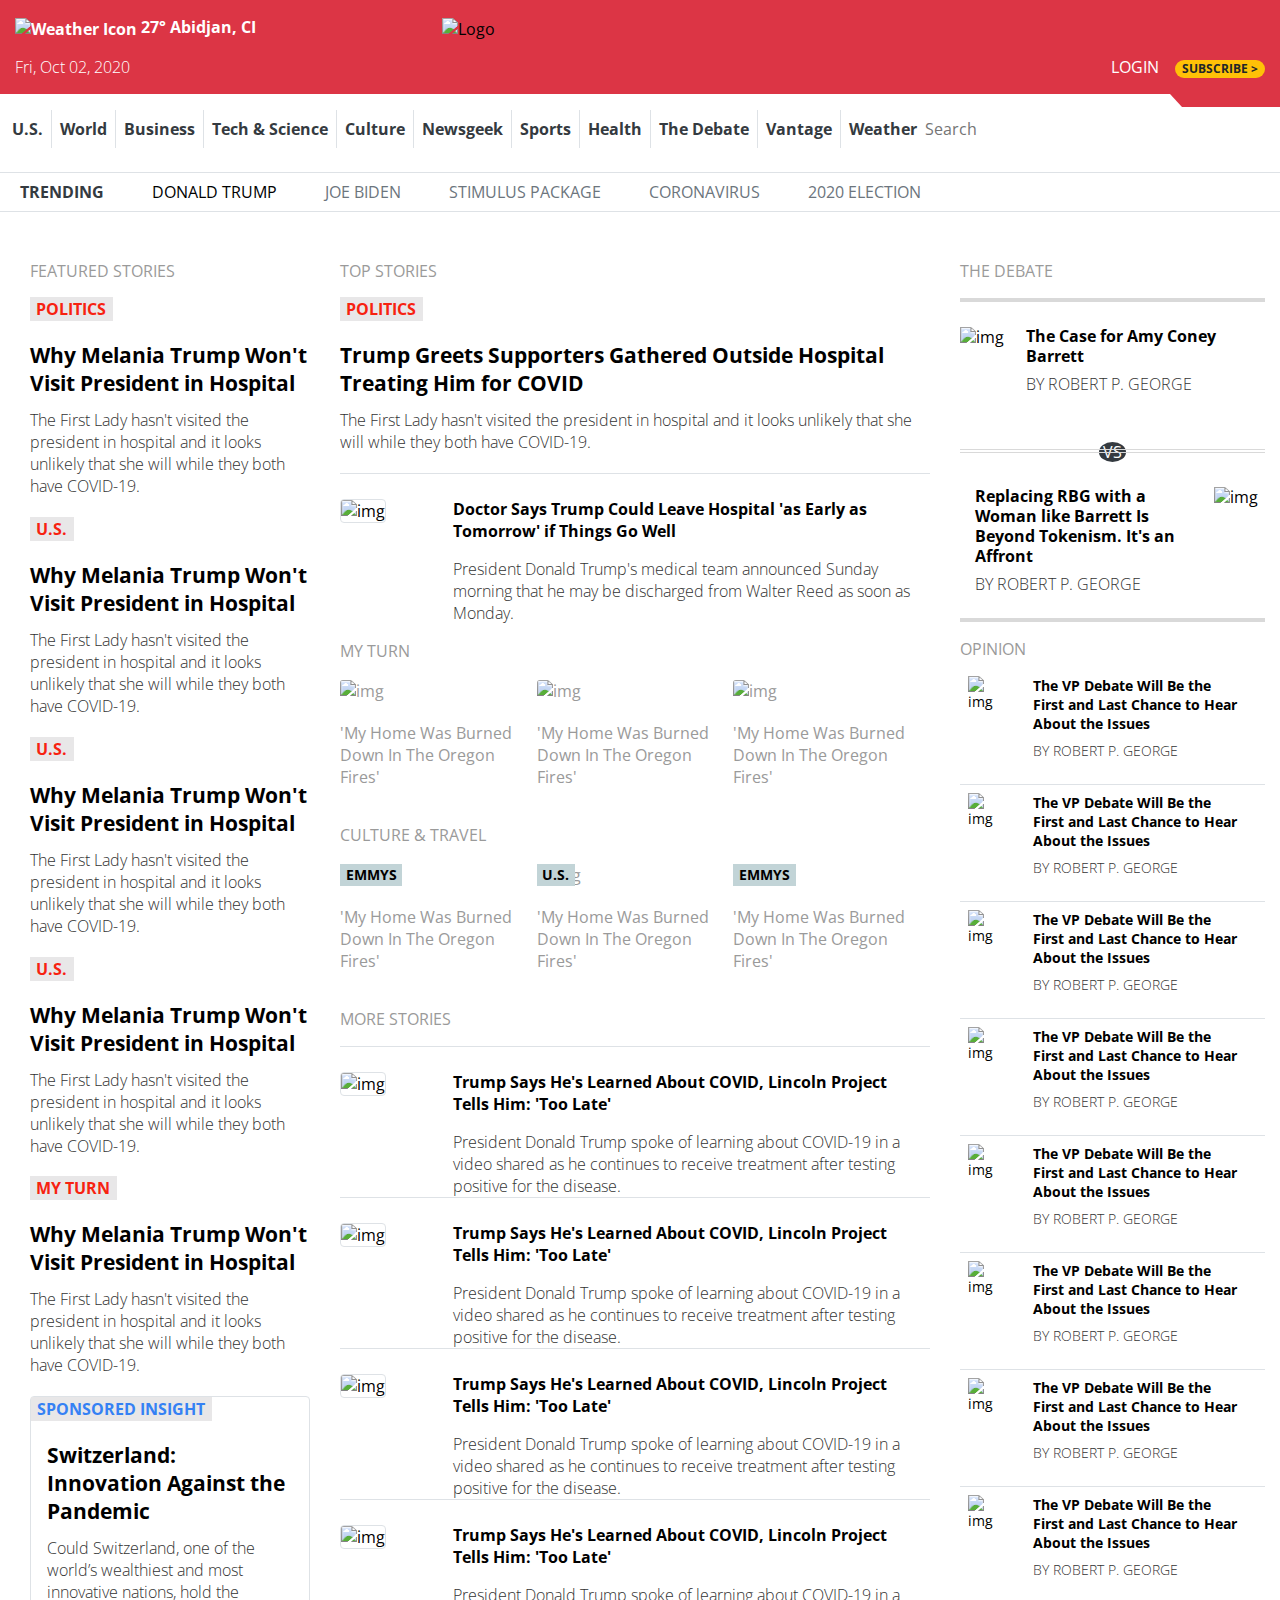
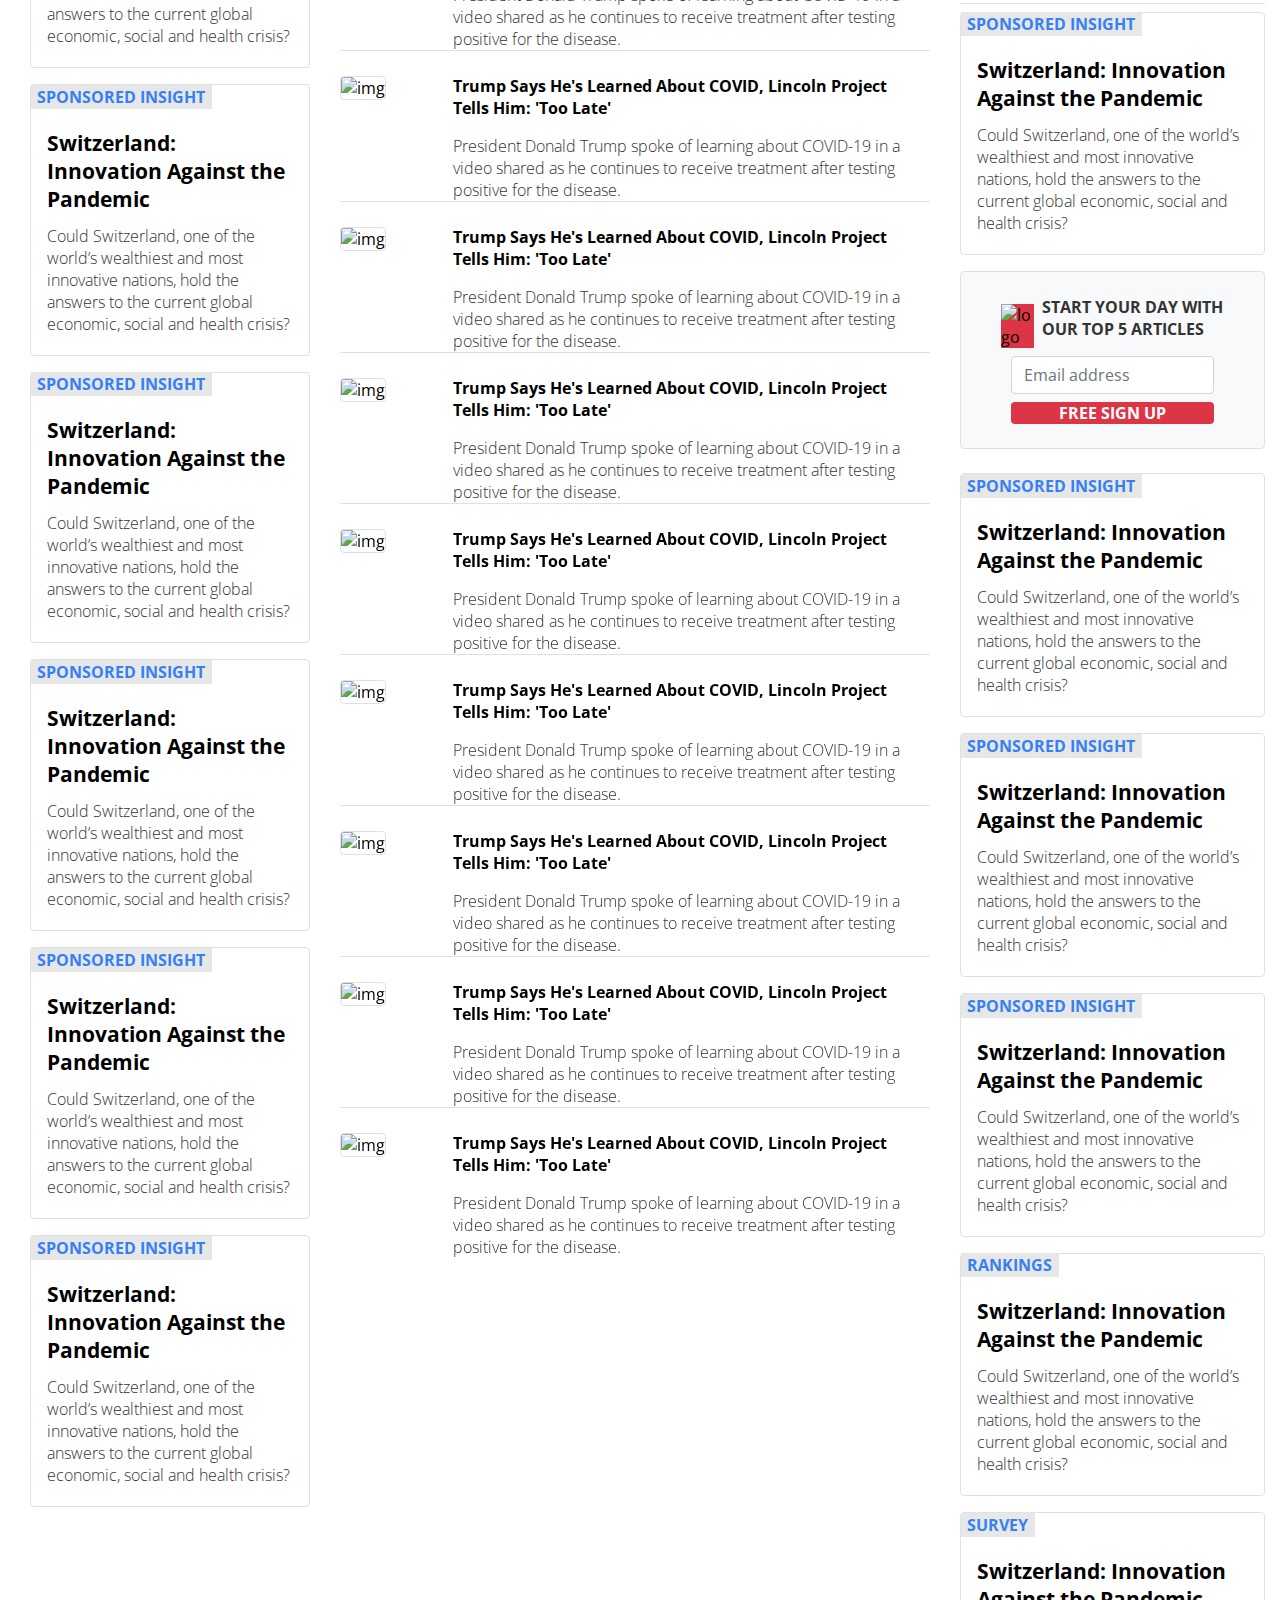
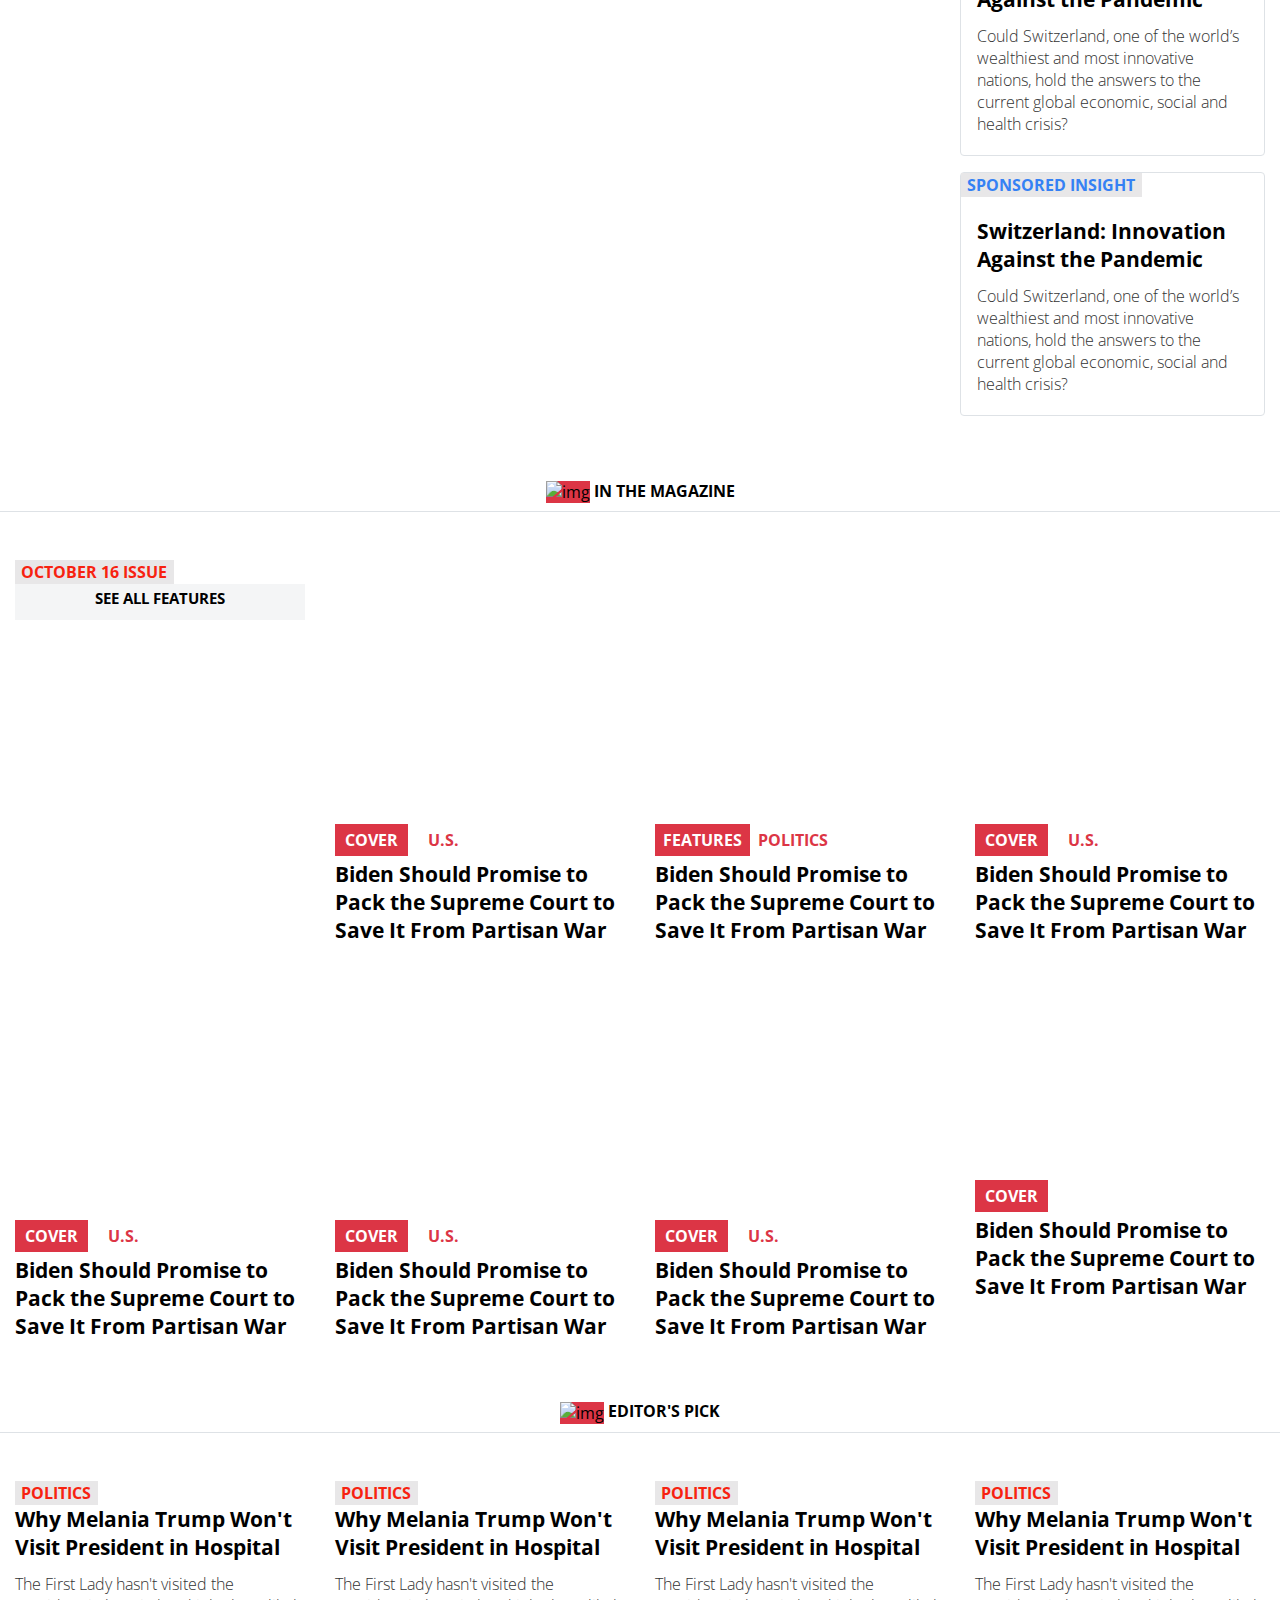
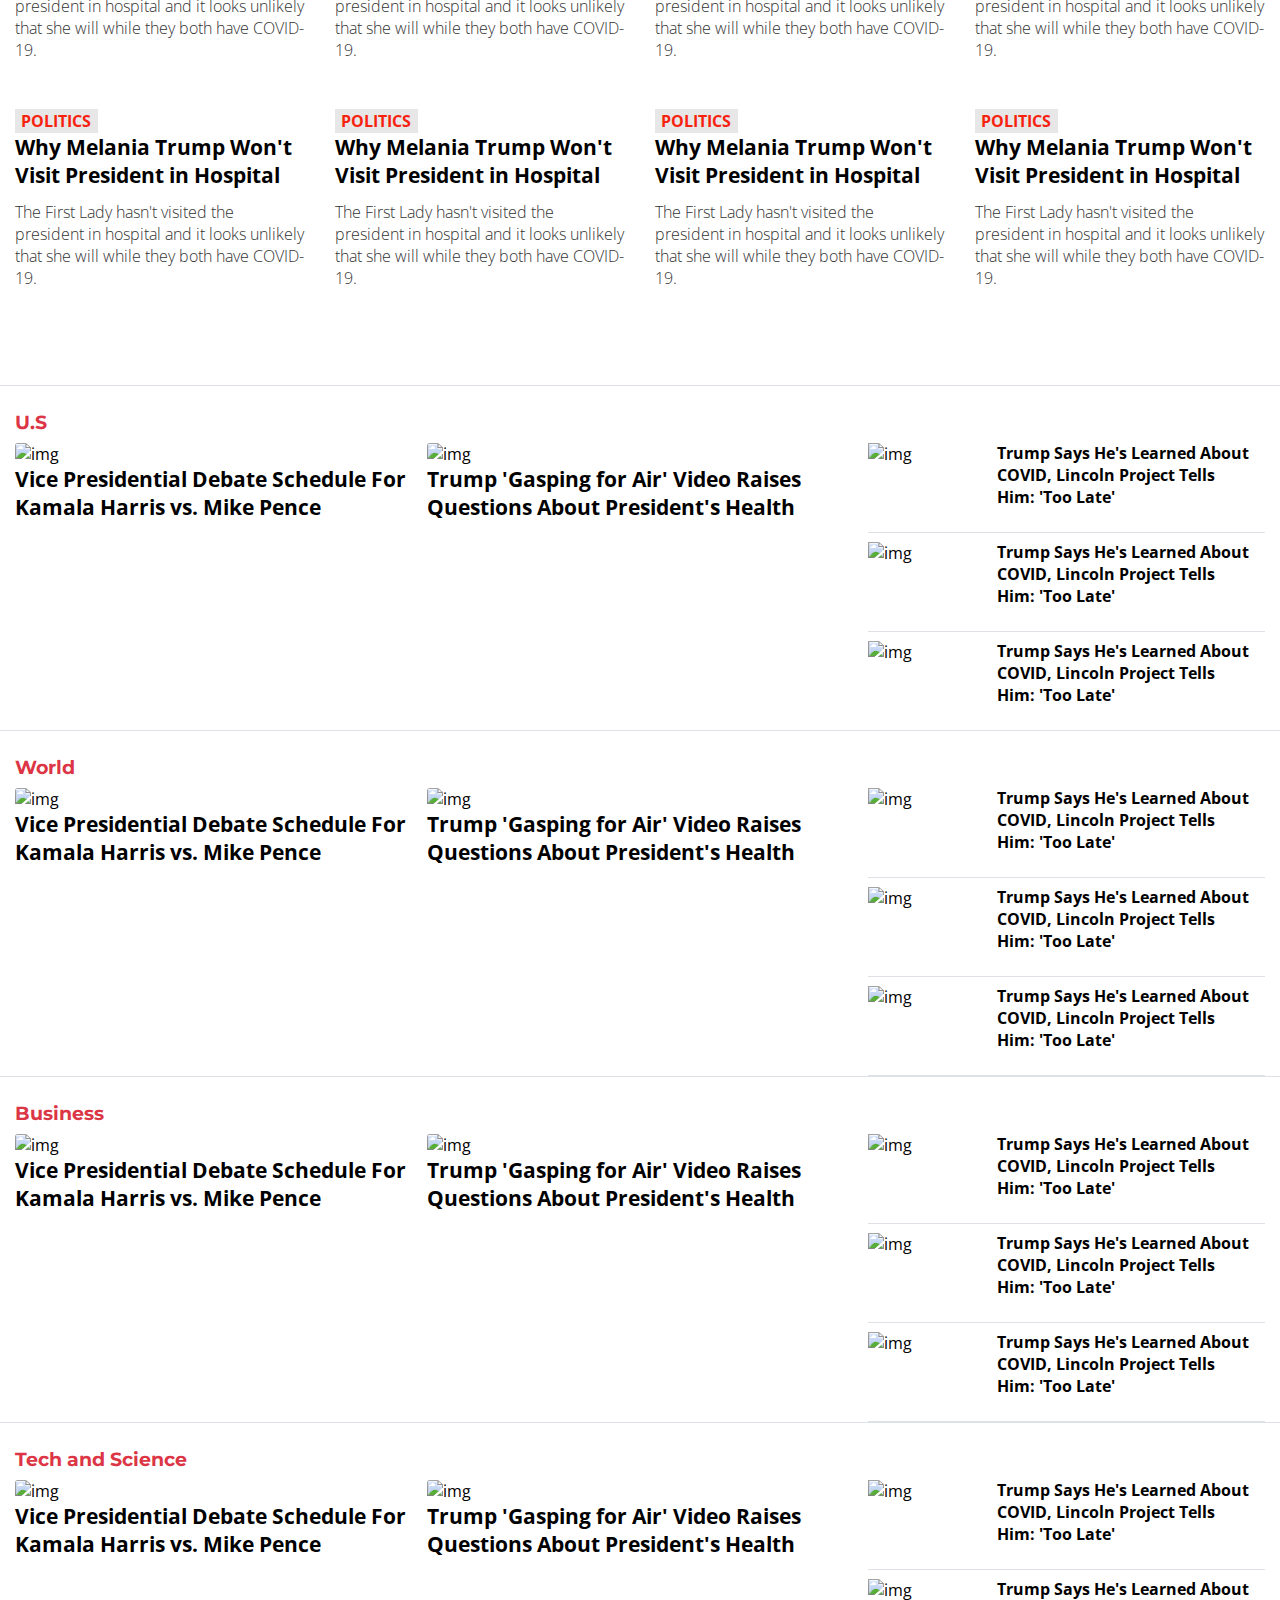
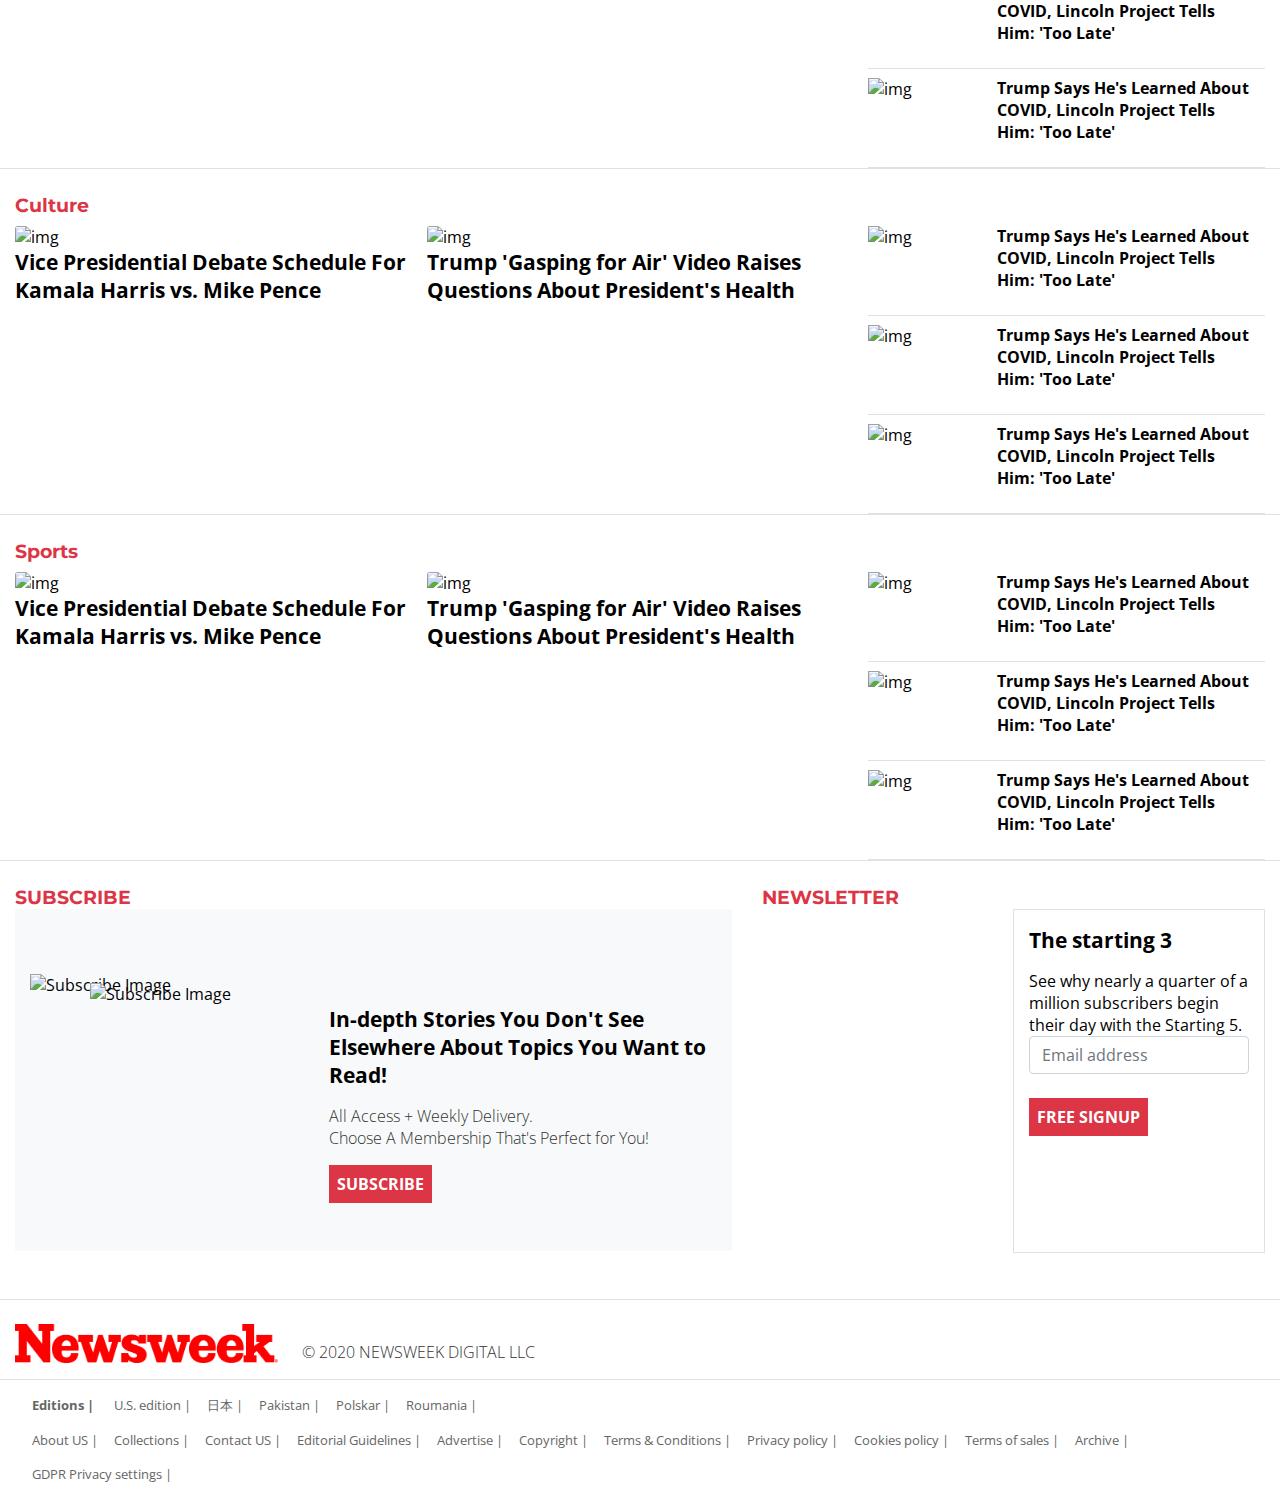
==== commit 7caa18e8: "add changes" ====
--- a/index.html
+++ b/index.html
@@ -18,12 +18,12 @@
     <script src="https://maxcdn.bootstrapcdn.com/bootstrap/4.5.2/js/bootstrap.min.js"></script>
     <link rel="stylesheet" href="css/style.css">
   </head>
-  <body>
+  <body class="bg-white">
     <header>
-      <div class="container-fluid pr-3 pl-3">
-        <div class="header-top row pt-3 pb-3 pr-0 pl-0" id="header-top">
-          <div class="col-4 meteo-div d-none d-lg-block" id="meteo-div">
-            <a href="#" title="Weather">
+      <div class="container-fluid pr-0 pl-0">
+        <div class="header-top row pt-3 pb-3 pr-0 pl-0 bg-danger ml-0 mr-0" id="header-top">
+          <div class="col-4 meteo-div d-none d-lg-block text-white" id="meteo-div">
+            <a class="font-weight-bold" href="#" title="Weather">
               <img width="24" src="https://g.newsweek.com/img/weather/34.png" alt="Weather Icon">
               27°
               <span class="weather-country">Abidjan, CI</span>
@@ -33,7 +33,9 @@
 
           </div>
           <div class="col-3 col-lg-4" id="main-logo">
-            <img src="https://ahmetbozaci.github.io/NewsWeek-Clone/assets/images/logo-main.svg" alt="Logo">
+            <a href="#">
+              <img src="https://ahmetbozaci.github.io/NewsWeek-Clone/assets/images/logo-main.svg" alt="Logo">
+            </a>
           </div>
           <div class="col-lg-4 col-9 d-flex justify-content-end align-items-end" id="login-section">
             <a class="text-white pr-2 d-none d-md-none d-block" href="#">
@@ -49,41 +51,41 @@
         <nav class="d-none d-lg-block navbar navbar-light bg-white  navbar-expand-sm px-1 header-bottom pt-3 bg-white border-bottom">
           <ul class="navbar-nav pb-3">
             <li class="nav-item border-right">
-              <a class="nav-link" href="#">U.S.</a>
+              <a class="nav-link text-dark font-weight-bold" href="#">U.S.</a>
             </li>
             <li class="nav-item border-right">
-              <a class="nav-link" href="#">World</a>
+              <a class="nav-link text-dark font-weight-bold" href="#">World</a>
             </li>
             <li class="nav-item border-right">
-              <a class="nav-link" href="#">Business</a>
+              <a class="nav-link text-dark font-weight-bold" href="#">Business</a>
             </li>
             <li class="nav-item border-right">
-              <a class="nav-link" href="#">Tech & Science</a>
+              <a class="nav-link text-dark font-weight-bold" href="#">Tech & Science</a>
             </li>
             <li class="nav-item border-right">
-              <a class="nav-link" href="#">Culture</a>
+              <a class="nav-link text-dark font-weight-bold" href="#">Culture</a>
             </li>
             <li class="nav-item border-right">
-              <a class="nav-link" href="#">Newsgeek</a>
+              <a class="nav-link text-dark font-weight-bold" href="#">Newsgeek</a>
             </li>
             <li class="nav-item border-right">
-              <a class="nav-link" href="#">Sports</a>
+              <a class="nav-link text-dark font-weight-bold" href="#">Sports</a>
             </li>
             <li class="nav-item border-right">
-              <a class="nav-link" href="#">Health</a>
+              <a class="nav-link text-dark font-weight-bold" href="#">Health</a>
             </li>
             <li class="nav-item border-right">
-              <a class="nav-link" href="#">The Debate</a>
+              <a class="nav-link text-dark font-weight-bold" href="#">The Debate</a>
             </li>
             <li class="nav-item border-right">
-              <a class="nav-link" href="#">Vantage</a>
+              <a class="nav-link text-dark font-weight-bold" href="#">Vantage</a>
             </li>
             <li class="nav-item">
-              <a class="nav-link" href="#">Weather</a>
+              <a class="nav-link text-dark font-weight-bold" href="#">Weather</a>
             </li>
-            <li class="d-flex aling-items-center nav-item">
-              <input placeholder="Search" type="text" name="search">
-              <i class="fas fa-search"></i>
+            <li class="d-flex nav-item">
+              <input class="w-50" placeholder="Search" type="text" name="search">
+              <i class="fas fa-search pt-2"></i>
             </li>
           </ul>
         </nav>
@@ -92,26 +94,26 @@
             <li class="nav-item">
               <a class="nav-link active text-dark font-weight-bold" href="#">Trending</a>
             </li>
-            <li class="nav-item gray pl-3">
+            <li class="nav-item pl-3">
               <a class="nav-link" href="#">Donald Trump</a>
             </li>
-            <li class="nav-item gray pl-3">
+            <li class="nav-item text-muted pl-3">
               <a class="nav-link" href="#">Joe Biden</a>
             </li>
-            <li class="nav-item gray pl-3">
+            <li class="nav-item text-muted pl-3">
               <a class="nav-link" href="#">Stimulus Package</a>
             </li>
-            <li class="nav-item gray pl-3">
+            <li class="nav-item text-muted pl-3">
               <a class="nav-link" href="#">Coronavirus</a>
             </li>
-            <li class="nav-item gray pl-3">
+            <li class="nav-item text-muted pl-3">
               <a class="nav-link" href="#">2020 Election</a>
             </li>
           </ul>
         </nav>
       </div>
     </header>
-    <div class="main container-fluid pr-lg-3 pl-lg-3 pt-xs-5 pt-sm-5 pt-md-5 pt-lg-0">
+    <div class="main container-fluid pr-0 pl-0 pt-sm-5 mt-sm-5 pt-md-4 mt-md-4 pt-lg-0 mt-lg-0">
 
       <!--features section for small screen-->
       <div class="row d-block d-md-none d-lg-none d-xl-none">
@@ -119,7 +121,7 @@
         <div class="col-12">
           <h2 class="mb-3 text-uppercase section-title">Top Stories</h2>
           <article class="card">
-            <div class="image">
+            <div class="position-relative">
               <img class="card-img-top" src="https://d.newsweek.com/en/full/1646881/2020-election-donald-trump-joe-biden-getty.jpg?w=591&amp;h=364&amp;f=2cc45882ca5bf49453bfc0b87cbfc1e1" alt="img">
               <p class="badge badge-secondary text-uppercase text-left">Politics</p>
             </div>
@@ -153,7 +155,7 @@
 
           <h2 class="mb-3 text-uppercase section-title">Featured Stories</h2>
           <article class="card">
-            <div class="image">
+            <div class="position-relative">
               <img class="card-img-top" src="https://d.newsweek.com/en/full/1645885/donald-melania-trump-debate.webp?w=397&h=265&q=90&f=e434ccded94ac92cf7401b2859c7d23e" alt="img">
               <p class="badge badge-secondary text-uppercase text-left">Politics</p>
             </div>
@@ -169,7 +171,7 @@
 
 
           <article class="card">
-            <div class="image">
+            <div class="position-relative">
               <img class="card-img-top" src="https://oschoolelearning.com/images/divers/osch.jpg" alt="img">
               <p class="badge badge-secondary text-uppercase text-left">U.S.</p>
             </div>
@@ -185,7 +187,7 @@
 
 
           <article class="card">
-            <div class="image">
+            <div class="position-relative">
               <img class="card-img-top" src="https://d.newsweek.com/en/full/1645826/jaime-harrison-lindsey-graham.webp?w=397&h=265&q=90&f=2d07f592deda1943a4e425fc6417914c" alt="img">
               <p class="badge badge-secondary text-uppercase text-left">U.S.</p>
             </div>
@@ -201,7 +203,7 @@
 
 
           <article class="card">
-            <div class="image">
+            <div class="position-relative">
               <img class="card-img-top" src="https://d.newsweek.com/en/full/1645826/jaime-harrison-lindsey-graham.webp?w=397&h=265&q=90&f=2d07f592deda1943a4e425fc6417914c" alt="img">
               <p class="badge badge-secondary text-uppercase text-left">U.S.</p>
             </div>
@@ -217,7 +219,7 @@
 
 
           <article class="card">
-            <div class="image">
+            <div class="position-relative">
               <img class="card-img-top" src="https://d.newsweek.com/en/full/1645809/foster-care-adoption-racism-fatherhood.webp?w=397&h=265&q=90&f=734864010f90e330a801df54ad4e5d7b" alt="img">
               <p class="badge badge-secondary text-uppercase text-left">My Turn</p>
             </div>
@@ -252,8 +254,8 @@
                 </div>
             </div>
             <div class="row mb-4 w-100">
-              <div class="col-12 vs-debate">
-                  <div class="bg-dark rounded-circle text-white text-center mx-auto">
+              <div class="col-12 vs-debate position-relative">
+                  <div class="bg-dark rounded-circle text-white text-center mx-auto position-relative">
                     VS
                   </div>
               </div>
@@ -398,8 +400,8 @@
 
         <!--sponsored sectios (right side) -->
         <div class="col-12">
-          <article class="mb-3 card sponsored">
-            <div class="image">
+          <article class="mb-3 card sponsored border">
+            <div class="position-relative">
               <img class="card-img-top" src="https://d.newsweek.com/en/full/1641726/switzerland-image.jpg?w=500&h=333&f=85b0704e011d8f3be7c700def55ade28" alt="img">
               <p class="badge badge-secondary text-uppercase text-left">Sponsored Insight</p>
             </div>
@@ -413,8 +415,8 @@
             </div>
           </article>
 
-          <article class="mb-3 card sponsored">
-            <div class="image">
+          <article class="mb-3 card sponsored border">
+            <div class="position-relative">
               <img class="card-img-top" src="https://d.newsweek.com/en/full/1640732/holy-angel-university.jpg?w=500&h=333&f=eb1178ccc2ae44eb6ce60701d4e0cf7f" alt="img">
               <p class="badge badge-secondary text-uppercase text-left">Sponsored Insight</p>
             </div>
@@ -428,8 +430,8 @@
             </div>
           </article>
 
-          <article class="mb-3 card sponsored">
-            <div class="image">
+          <article class="mb-3 card sponsored border">
+            <div class="position-relative">
               <img class="card-img-top" src="https://d.newsweek.com/en/full/1641228/worlds-best-specialized-hospitals-2021.png?w=500&h=333&f=78fc1236f2add4e7e946c17e20a9b978" alt="img">
               <p class="badge badge-secondary text-uppercase text-left">Sponsored Insight</p>
             </div>
@@ -443,8 +445,8 @@
             </div>
           </article>
 
-          <article class="mb-3 card sponsored">
-            <div class="image">
+          <article class="mb-3 card sponsored border">
+            <div class="position-relative">
               <img class="card-img-top" src="https://d.newsweek.com/en/full/1630878/best-online-shops-2021.png?w=500&h=333&f=46c7b25c74ea86488ef5b9c837c4f393" alt="img">
               <p class="badge badge-secondary text-uppercase text-left">Sponsored Insight</p>
             </div>
@@ -458,8 +460,8 @@
             </div>
           </article>
 
-          <article class="mb-3 card sponsored">
-            <div class="image">
+          <article class="mb-3 card sponsored border">
+            <div class="position-relative">
               <img class="card-img-top" src="https://d.newsweek.com/en/full/1627222/americas-best-physical-rehabilitation-centers-2020.png?w=500&h=333&f=77ba5dea483fdf8b3cd3a4329fb0b853" alt="img">
               <p class="badge badge-secondary text-uppercase text-left">Sponsored Insight</p>
             </div>
@@ -473,8 +475,8 @@
             </div>
           </article>
 
-          <article class="mb-3 card sponsored">
-            <div class="image">
+          <article class="mb-3 card sponsored border">
+            <div class="position-relative">
               <img class="card-img-top" src="https://d.newsweek.com/en/full/1617158/brandspark.png?w=500&h=333&f=50fc6ab9843ed86120b0dce671726563" alt="img">
               <p class="badge badge-secondary text-uppercase text-left">Sponsored Insight</p>
             </div>
@@ -671,7 +673,7 @@
           <div class="row my-turn">
             <div class="col-md-4 pl-0">
               <article class="card">
-                <div class="image">
+                <div class="position-relative">
                   <img class="card-img-top" src="https://d.newsweek.com/en/full/1646357/coronavirus-pandemic-death-family.jpg?w=397&amp;h=397&amp;f=742d6559dd401252982aaf8aaf99ffc4" alt="img">
                 </div>
                 <div class="card-body pl-0 pr-0">
@@ -686,7 +688,7 @@
 
             <div class="col-md-4 pl-0">
               <article class="card">
-                <div class="image">
+                <div class="position-relative">
                   <img class="card-img-top" src="https://d.newsweek.com/en/full/1645809/foster-care-adoption-racism-fatherhood.jpg?w=397&amp;h=397&amp;f=ef7db70a9d6a23468538f5b9bc9f512c" alt="img">
                 </div>
                 <div class="card-body pl-0 pr-0">
@@ -701,7 +703,7 @@
 
             <div class="col-md-4 pl-0">
               <article class="card">
-                <div class="image">
+                <div class="position-relative">
                   <img class="card-img-top" src="https://d.newsweek.com/en/full/1646981/wildlife-coyote-peterson-stings-bees.jpg?w=397&amp;h=397&amp;f=59f0ab5a6eafd874d699b95cd6019c70" alt="img">
                 </div>
                 <div class="card-body pl-0 pr-0">
@@ -720,7 +722,7 @@
           <div class="row my-turn culture">
             <div class="col-md-4 pl-0">
               <article class="card">
-                <div class="image">
+                <div class="position-relative">
                   <p class="badge badge-secondary text-uppercase text-left">EMMYS</p>
                   <img class="card-img-top" src="https://d.newsweek.com/en/full/1641887/cul-map-wes-anderson-white-cyclon-banner.jpg?w=397&amp;h=397&amp;l=57&amp;t=47&amp;f=e5942c36302659ac5aa06f4fe5a7f5f1" alt="img">
                 </div>
@@ -736,7 +738,7 @@
 
             <div class="col-md-4 pl-0">
               <article class="card">
-                <div class="image">
+                <div class="position-relative">
                   <p class="badge badge-secondary text-uppercase text-left">U.S.</p>
                   <img class="card-img-top" src="https://d.newsweek.com/en/full/1640554/zendaya.webp?w=397&amp;h=397&amp;f=8e5f8ea8c3c7d315e48c42d9d4ae7f63" alt="img">
                 </div>
@@ -752,7 +754,7 @@
 
             <div class="col-md-4 pl-0">
               <article class="card">
-                <div class="image">
+                <div class="position-relative">
                   <p class="badge badge-secondary text-uppercase text-left">emmys</p>
                   <img class="card-img-top" src="https://d.newsweek.com/en/full/1645381/100-best-rock-albums-all-time-according-critics.png?w=397&amp;h=397&amp;f=4fac5a43a9d8890fa4ae6281e59ace15" alt="img">
                 </div>
@@ -771,8 +773,8 @@
 
         <!--sponsored articles (left side)-->
         <div class="col-12">
-          <article class="mb-3 card sponsored">
-            <div class="image">
+          <article class="mb-3 card sponsored border">
+            <div class="position-relative">
               <img class="card-img-top" src="https://d.newsweek.com/en/full/1641726/switzerland-image.jpg?w=500&h=333&f=85b0704e011d8f3be7c700def55ade28" alt="img">
               <p class="badge badge-secondary text-uppercase text-left">Sponsored Insight</p>
             </div>
@@ -797,8 +799,8 @@
             <button class="text-center bg-danger rounded border-0 font-weight-bolder text-white mb-4 w-75 mx-auto" type="button"> FREE SIGN UP</button>
           </div>
 
-          <article class="mb-3 card sponsored">
-            <div class="image">
+          <article class="mb-3 card sponsored border">
+            <div class="position-relative">
               <img class="card-img-top" src="https://d.newsweek.com/en/full/1641726/switzerland-image.jpg?w=500&h=333&f=85b0704e011d8f3be7c700def55ade28" alt="img">
               <p class="badge badge-secondary text-uppercase text-left">Sponsored Insight</p>
             </div>
@@ -812,8 +814,8 @@
             </div>
           </article>
 
-          <article class="mb-3 card sponsored">
-            <div class="image">
+          <article class="mb-3 card sponsored border">
+            <div class="position-relative">
               <img class="card-img-top" src="https://d.newsweek.com/en/full/1641726/switzerland-image.jpg?w=500&h=333&f=85b0704e011d8f3be7c700def55ade28" alt="img">
               <p class="badge badge-secondary text-uppercase text-left">Sponsored Insight</p>
             </div>
@@ -827,8 +829,8 @@
             </div>
           </article>
 
-          <article class="mb-3 card sponsored">
-            <div class="image">
+          <article class="mb-3 card sponsored border">
+            <div class="position-relative">
               <img class="card-img-top" src="https://d.newsweek.com/en/full/1641726/switzerland-image.jpg?w=500&h=333&f=85b0704e011d8f3be7c700def55ade28" alt="img">
               <p class="badge badge-secondary text-uppercase text-left">Sponsored Insight</p>
             </div>
@@ -842,8 +844,8 @@
             </div>
           </article>
 
-          <article class="mb-3 card sponsored">
-            <div class="image">
+          <article class="mb-3 card sponsored border">
+            <div class="position-relative">
               <img class="card-img-top" src="https://d.newsweek.com/en/full/1641726/switzerland-image.jpg?w=500&h=333&f=85b0704e011d8f3be7c700def55ade28" alt="img">
               <p class="badge badge-secondary text-uppercase text-left">Rankings</p>
             </div>
@@ -857,8 +859,8 @@
             </div>
           </article>
 
-          <article class="mb-3 card sponsored">
-            <div class="image">
+          <article class="mb-3 card sponsored border">
+            <div class="position-relative">
               <img class="card-img-top" src="https://d.newsweek.com/en/full/1641726/switzerland-image.jpg?w=500&h=333&f=85b0704e011d8f3be7c700def55ade28" alt="img">
               <p class="badge badge-secondary text-uppercase text-left">Survey</p>
             </div>
@@ -872,8 +874,8 @@
             </div>
           </article>
 
-          <article class="mb-3 card sponsored">
-            <div class="image">
+          <article class="mb-3 card sponsored border">
+            <div class="position-relative">
               <img class="card-img-top" src="https://d.newsweek.com/en/full/1640732/holy-angel-university.jpg?w=500&h=333&f=eb1178ccc2ae44eb6ce60701d4e0cf7f" alt="img">
               <p class="badge badge-secondary text-uppercase text-left">Sponsored Insight</p>
             </div>
@@ -898,7 +900,7 @@
               <div class="col-lg-4 col-md-6">
                 <h2 class="mb-3 text-uppercase section-title">Featured Stories</h2>
                 <article class="card">
-                  <div class="image">
+                  <div class="position-relative">
                     <img class="card-img-top" src="https://d.newsweek.com/en/full/1645885/donald-melania-trump-debate.webp?w=397&h=265&q=90&f=e434ccded94ac92cf7401b2859c7d23e" alt="img">
                     <p class="badge badge-secondary text-uppercase text-left">Politics</p>
                   </div>
@@ -914,7 +916,7 @@
 
 
                 <article class="card">
-                  <div class="image">
+                  <div class="position-relative">
                     <img class="card-img-top" src="https://oschoolelearning.com/images/divers/osch.jpg" alt="img">
                     <p class="badge badge-secondary text-uppercase text-left">U.S.</p>
                   </div>
@@ -930,7 +932,7 @@
 
 
                 <article class="card">
-                  <div class="image">
+                  <div class="position-relative">
                     <img class="card-img-top" src="https://d.newsweek.com/en/full/1645826/jaime-harrison-lindsey-graham.webp?w=397&h=265&q=90&f=2d07f592deda1943a4e425fc6417914c" alt="img">
                     <p class="badge badge-secondary text-uppercase text-left">U.S.</p>
                   </div>
@@ -946,7 +948,7 @@
 
 
                 <article class="card">
-                  <div class="image">
+                  <div class="position-relative">
                     <img class="card-img-top" src="https://d.newsweek.com/en/full/1645826/jaime-harrison-lindsey-graham.webp?w=397&h=265&q=90&f=2d07f592deda1943a4e425fc6417914c" alt="img">
                     <p class="badge badge-secondary text-uppercase text-left">U.S.</p>
                   </div>
@@ -962,7 +964,7 @@
 
 
                 <article class="card">
-                  <div class="image">
+                  <div class="position-relative">
                     <img class="card-img-top" src="https://d.newsweek.com/en/full/1645809/foster-care-adoption-racism-fatherhood.webp?w=397&h=265&q=90&f=734864010f90e330a801df54ad4e5d7b" alt="img">
                     <p class="badge badge-secondary text-uppercase text-left">My Turn</p>
                   </div>
@@ -976,8 +978,8 @@
                   </div>
                 </article>
 
-                <article class="mb-3 card sponsored">
-                  <div class="image">
+                <article class="mb-3 card sponsored border">
+                  <div class="position-relative">
                     <img class="card-img-top" src="https://d.newsweek.com/en/full/1641726/switzerland-image.jpg?w=500&h=333&f=85b0704e011d8f3be7c700def55ade28" alt="img">
                     <p class="badge badge-secondary text-uppercase text-left">Sponsored Insight</p>
                   </div>
@@ -991,8 +993,8 @@
                   </div>
                 </article>
 
-                <article class="mb-3 card sponsored">
-                  <div class="image">
+                <article class="mb-3 card sponsored border">
+                  <div class="position-relative">
                     <img class="card-img-top" src="https://d.newsweek.com/en/full/1640732/holy-angel-university.jpg?w=500&h=333&f=eb1178ccc2ae44eb6ce60701d4e0cf7f" alt="img">
                     <p class="badge badge-secondary text-uppercase text-left">Sponsored Insight</p>
                   </div>
@@ -1006,8 +1008,8 @@
                   </div>
                 </article>
 
-                <article class="mb-3 card sponsored">
-                  <div class="image">
+                <article class="mb-3 card sponsored border">
+                  <div class="position-relative">
                     <img class="card-img-top" src="https://d.newsweek.com/en/full/1641228/worlds-best-specialized-hospitals-2021.png?w=500&h=333&f=78fc1236f2add4e7e946c17e20a9b978" alt="img">
                     <p class="badge badge-secondary text-uppercase text-left">Sponsored Insight</p>
                   </div>
@@ -1021,8 +1023,8 @@
                   </div>
                 </article>
 
-                <article class="mb-3 card sponsored">
-                  <div class="image">
+                <article class="mb-3 card sponsored border">
+                  <div class="position-relative">
                     <img class="card-img-top" src="https://d.newsweek.com/en/full/1630878/best-online-shops-2021.png?w=500&h=333&f=46c7b25c74ea86488ef5b9c837c4f393" alt="img">
                     <p class="badge badge-secondary text-uppercase text-left">Sponsored Insight</p>
                   </div>
@@ -1036,8 +1038,8 @@
                   </div>
                 </article>
 
-                <article class="mb-3 card sponsored">
-                  <div class="image">
+                <article class="mb-3 card sponsored border">
+                  <div class="position-relative">
                     <img class="card-img-top" src="https://d.newsweek.com/en/full/1627222/americas-best-physical-rehabilitation-centers-2020.png?w=500&h=333&f=77ba5dea483fdf8b3cd3a4329fb0b853" alt="img">
                     <p class="badge badge-secondary text-uppercase text-left">Sponsored Insight</p>
                   </div>
@@ -1051,8 +1053,8 @@
                   </div>
                 </article>
 
-                <article class="mb-3 card sponsored">
-                  <div class="image">
+                <article class="mb-3 card sponsored border">
+                  <div class="position-relative">
                     <img class="card-img-top" src="https://d.newsweek.com/en/full/1617158/brandspark.png?w=500&h=333&f=50fc6ab9843ed86120b0dce671726563" alt="img">
                     <p class="badge badge-secondary text-uppercase text-left">Sponsored Insight</p>
                   </div>
@@ -1070,7 +1072,7 @@
               <div class="col-lg-8 col-md-6">
                 <h2 class="mb-3 text-uppercase section-title">Top Stories</h2>
                 <article class="card">
-                  <div class="image">
+                  <div class="position-relative">
                     <img class="card-img-top" src="https://d.newsweek.com/en/full/1646881/2020-election-donald-trump-joe-biden-getty.jpg?w=591&h=364&f=2cc45882ca5bf49453bfc0b87cbfc1e1" alt="img">
                     <p class="badge badge-secondary text-uppercase text-left">Politics</p>
                   </div>
@@ -1102,7 +1104,7 @@
                 <div class="row my-turn">
                   <div class="col-md-4 pl-0">
                     <article class="card">
-                      <div class="image">
+                      <div class="position-relative">
                         <img class="card-img-top" src="https://d.newsweek.com/en/full/1646357/coronavirus-pandemic-death-family.jpg?w=397&h=397&f=742d6559dd401252982aaf8aaf99ffc4" alt="img">
                       </div>
                       <div class="card-body pl-0 pr-0">
@@ -1117,7 +1119,7 @@
 
                   <div class="col-md-4 pl-0">
                     <article class="card">
-                      <div class="image">
+                      <div class="position-relative">
                         <img class="card-img-top" src="https://d.newsweek.com/en/full/1645809/foster-care-adoption-racism-fatherhood.jpg?w=397&h=397&f=ef7db70a9d6a23468538f5b9bc9f512c" alt="img">
                       </div>
                       <div class="card-body pl-0 pr-0">
@@ -1132,7 +1134,7 @@
 
                   <div class="col-md-4 pl-0">
                     <article class="card">
-                      <div class="image">
+                      <div class="position-relative">
                         <img class="card-img-top" src="https://d.newsweek.com/en/full/1646981/wildlife-coyote-peterson-stings-bees.jpg?w=397&h=397&f=59f0ab5a6eafd874d699b95cd6019c70" alt="img">
                       </div>
                       <div class="card-body pl-0 pr-0">
@@ -1151,7 +1153,7 @@
                 <div class="row my-turn culture">
                   <div class="col-md-4 pl-0">
                     <article class="card">
-                      <div class="image">
+                      <div class="position-relative">
                         <p class="badge badge-secondary text-uppercase text-left">EMMYS</p>
                         <img class="card-img-top" src="https://d.newsweek.com/en/full/1641887/cul-map-wes-anderson-white-cyclon-banner.jpg?w=397&h=397&l=57&t=47&f=e5942c36302659ac5aa06f4fe5a7f5f1" alt="img">
                       </div>
@@ -1167,7 +1169,7 @@
 
                   <div class="col-md-4 pl-0">
                     <article class="card">
-                      <div class="image">
+                      <div class="position-relative">
                         <p class="badge badge-secondary text-uppercase text-left">U.S.</p>
                         <img class="card-img-top" src="https://d.newsweek.com/en/full/1640554/zendaya.webp?w=397&h=397&f=8e5f8ea8c3c7d315e48c42d9d4ae7f63" alt="img">
                       </div>
@@ -1183,7 +1185,7 @@
 
                   <div class="col-md-4 pl-0">
                     <article class="card">
-                      <div class="image">
+                      <div class="position-relative">
                         <p class="badge badge-secondary text-uppercase text-left">emmys</p>
                         <img class="card-img-top" src="https://d.newsweek.com/en/full/1645381/100-best-rock-albums-all-time-according-critics.png?w=397&h=397&f=4fac5a43a9d8890fa4ae6281e59ace15" alt="img">
                       </div>
@@ -1391,7 +1393,7 @@
                   </div>
               </div>
               <div class="row mb-4 w-100">
-                <div class="col-12 vs-debate">
+                <div class="col-12 vs-debate position-relative">
                     <div class="bg-dark rounded-circle text-white text-center mx-auto">
                       VS
                     </div>
@@ -1534,8 +1536,8 @@
                 </div>
             </div>
 
-            <article class="mb-3 card sponsored">
-              <div class="image">
+            <article class="mb-3 card sponsored border">
+              <div class="position-relative">
                 <img class="card-img-top" src="https://d.newsweek.com/en/full/1641726/switzerland-image.jpg?w=500&h=333&f=85b0704e011d8f3be7c700def55ade28" alt="img">
                 <p class="badge badge-secondary text-uppercase text-left">Sponsored Insight</p>
               </div>
@@ -1560,8 +1562,8 @@
               <button class="text-center bg-danger rounded border-0 font-weight-bolder text-white mb-4 w-75 mx-auto" type="button"> FREE SIGN UP</button>
             </div>
 
-            <article class="mb-3 card sponsored">
-              <div class="image">
+            <article class="mb-3 card sponsored border">
+              <div class="position-relative">
                 <img class="card-img-top" src="https://d.newsweek.com/en/full/1641726/switzerland-image.jpg?w=500&h=333&f=85b0704e011d8f3be7c700def55ade28" alt="img">
                 <p class="badge badge-secondary text-uppercase text-left">Sponsored Insight</p>
               </div>
@@ -1575,8 +1577,8 @@
               </div>
             </article>
 
-            <article class="mb-3 card sponsored">
-              <div class="image">
+            <article class="mb-3 card sponsored border">
+              <div class="position-relative">
                 <img class="card-img-top" src="https://d.newsweek.com/en/full/1641726/switzerland-image.jpg?w=500&h=333&f=85b0704e011d8f3be7c700def55ade28" alt="img">
                 <p class="badge badge-secondary text-uppercase text-left">Sponsored Insight</p>
               </div>
@@ -1590,8 +1592,8 @@
               </div>
             </article>
 
-            <article class="mb-3 card sponsored">
-              <div class="image">
+            <article class="mb-3 card sponsored border">
+              <div class="position-relative">
                 <img class="card-img-top" src="https://d.newsweek.com/en/full/1641726/switzerland-image.jpg?w=500&h=333&f=85b0704e011d8f3be7c700def55ade28" alt="img">
                 <p class="badge badge-secondary text-uppercase text-left">Sponsored Insight</p>
               </div>
@@ -1605,8 +1607,8 @@
               </div>
             </article>
 
-            <article class="mb-3 card sponsored">
-              <div class="image">
+            <article class="mb-3 card sponsored border">
+              <div class="position-relative">
                 <img class="card-img-top" src="https://d.newsweek.com/en/full/1641726/switzerland-image.jpg?w=500&h=333&f=85b0704e011d8f3be7c700def55ade28" alt="img">
                 <p class="badge badge-secondary text-uppercase text-left">Rankings</p>
               </div>
@@ -1620,8 +1622,8 @@
               </div>
             </article>
 
-            <article class="mb-3 card sponsored">
-              <div class="image">
+            <article class="mb-3 card sponsored border">
+              <div class="position-relative">
                 <img class="card-img-top" src="https://d.newsweek.com/en/full/1641726/switzerland-image.jpg?w=500&h=333&f=85b0704e011d8f3be7c700def55ade28" alt="img">
                 <p class="badge badge-secondary text-uppercase text-left">Survey</p>
               </div>
@@ -1635,8 +1637,8 @@
               </div>
             </article>
 
-            <article class="mb-3 card sponsored">
-              <div class="image">
+            <article class="mb-3 card sponsored border">
+              <div class="position-relative">
                 <img class="card-img-top" src="https://d.newsweek.com/en/full/1640732/holy-angel-university.jpg?w=500&h=333&f=eb1178ccc2ae44eb6ce60701d4e0cf7f" alt="img">
                 <p class="badge badge-secondary text-uppercase text-left">Sponsored Insight</p>
               </div>
@@ -1664,7 +1666,7 @@
       <div class="row bg-white pt-5">
        <div class="col-md-3">
         <article class="card magazine">
-          <div class="image">
+          <div class="position-relative">
             <img class="card-img-top" src="https://d.newsweek.com/en/full/1643943/cover-october-09-16-2020.jpg?w=360&amp;h=480&amp;q=90&amp;f=4ca581e7b87260aea3e67e88464a11f4" alt="img">
             <p class="badge badge-secondary text-uppercase text-left">OCTOBER 16 ISSUE</p>
           </div>
@@ -1679,7 +1681,7 @@
        </div>
         <div class="col-md-3">
           <article class="card article-magazine">
-            <div class="image articles" id="image-1">
+            <div class="articles" id="image-1">
              </div>
             <div class="d-flex">
               <p class="badge badge-secondary text-uppercase badge-magazine mt-2 w-25 bg-danger rounded-0 text-center p-2 position-relative text-white">COVER</p>
@@ -1696,7 +1698,7 @@
         </div>
         <div class="col-md-3">
           <article class="card article-magazine">
-            <div class="image articles" id="image-2">
+            <div class="articles" id="image-2">
              </div>
             <div class="d-flex">
               <p class="badge badge-secondary text-uppercase badge-magazine mt-2 w-30 bg-danger rounded-0 text-center p-2 position-relative text-white">FEATURES</p>
@@ -1713,7 +1715,7 @@
         </div>
         <div class="col-md-3">
           <article class="card article-magazine">
-            <div class="image articles" id="image-3">
+            <div class="articles" id="image-3">
              </div>
             <div class="d-flex">
               <p class="badge badge-secondary text-uppercase badge-magazine mt-2 w-25 bg-danger rounded-0 text-center p-2 position-relative text-white">COVER</p>
@@ -1731,7 +1733,7 @@
       <!-- Second line -->
       <div class="col-md-3">
         <article class="card article-magazine">
-          <div class="image articles" id="image-4">
+          <div class="articles" id="image-4">
            </div>
           <div class="d-flex">
             <p class="badge badge-secondary text-uppercase badge-magazine mt-2 w-25 bg-danger rounded-0 text-center p-2 position-relative text-white">COVER</p>
@@ -1748,7 +1750,7 @@
       </div>
       <div class="col-md-3">
         <article class="card article-magazine">
-          <div class="image articles" id="image-5">
+          <div class="articles" id="image-5">
            </div>
           <div class="d-flex">
             <p class="badge badge-secondary text-uppercase badge-magazine mt-2 w-25 bg-danger rounded-0 text-center p-2 position-relative text-white">COVER</p>
@@ -1765,7 +1767,7 @@
      </div>
      <div class="col-md-3">
       <article class="card article-magazine">
-        <div class="image articles" id="image-6">
+        <div class="articles" id="image-6">
          </div>
         <div class="d-flex">
           <p class="badge badge-secondary text-uppercase badge-magazine mt-2 w-25 bg-danger rounded-0 text-center p-2 position-relative text-white">COVER</p>
@@ -1782,7 +1784,7 @@
      </div>
      <div class="col-md-3">
       <article class="card article-magazine">
-        <div class="image articles" id="image-7">
+        <div class="position-relative articles" id="image-7">
           <p class="badge badge-secondary text-uppercase badge-magazine mt-2 w-25 bg-danger rounded-0 text-center p-2 position-absolute text-white">COVER</p>
         </div>
                  <div class="card-body pl-0 pr-0 pt-0 pb-0">
@@ -1803,7 +1805,7 @@
      <div class="row bg-white pt-5 pb-5">
        <div class="col-lg-3 mb-5 col-md-6">
            <article class="card">
-             <div class="image">
+             <div class="position-relative">
                <img alt="img" class="card-img-top"
                  src="https://d.newsweek.com/en/full/1645885/donald-melania-trump-debate.webp?w=397&h=265&q=90&f=e434ccded94ac92cf7401b2859c7d23e"
                 >
@@ -1823,7 +1825,7 @@
 
        <div class="col-lg-3 mb-5 col-md-6">
         <article class="card">
-          <div class="image">
+          <div class="position-relative">
             <img alt="img" class="card-img-top"
               src="https://d.newsweek.com/en/full/1645931/mark-zuckerberg.jpg?w=397&h=295&f=32c5bbd04a58d6c7717b9c50919211e3"
             >
@@ -1843,7 +1845,7 @@
 
        <div class="col-lg-3 mb-5 col-md-6">
         <article class="card">
-          <div class="image">
+          <div class="position-relative">
             <img alt="img" class="card-img-top"
               src="https://d.newsweek.com/en/full/1646016/democratic-senator-kamala-harris.jpg?w=397&h=295&f=2c69710bd57278a0b6dedca3251d479d"
              >
@@ -1863,7 +1865,7 @@
 
        <div class="col-lg-3 mb-5 col-md-6">
         <article class="card">
-          <div class="image">
+          <div class="position-relative">
             <img alt="img" class="card-img-top"
               src="https://d.newsweek.com/en/full/1646110/clarence-thomas.jpg?w=397&h=295&f=89b7dd1543082a742830d26ad95b7183"
              >
@@ -1883,7 +1885,7 @@
 
        <div class="col-lg-3 mb-5 col-md-6">
         <article class="card">
-          <div class="image">
+          <div class="position-relative">
             <img alt="img" class="card-img-top"
               src="https://d.newsweek.com/en/full/1646005/california-wildfires.jpg?w=397&h=295&f=e6712b0d9b66045fde432083488800b8"
              >
@@ -1903,7 +1905,7 @@
 
        <div class="col-lg-3 mb-5 col-md-6">
         <article class="card">
-          <div class="image">
+          <div class="position-relative">
             <img alt="img" class="card-img-top"
               src="https://d.newsweek.com/en/full/1645991/president-donald-trump-leaves-walter-reed.jpg?w=397&h=295&f=fb2b3922f56c80fa2de5b294f7e28d34"
             >
@@ -1923,7 +1925,7 @@
 
        <div class="col-lg-3 mb-5 col-md-6">
         <article class="card">
-          <div class="image">
+          <div class="position-relative">
             <img alt="img" class="card-img-top"
               src="https://d.newsweek.com/en/full/1646035/bear-fire-california-september-2020.jpg?w=397&h=295&f=e770ed389bb8d78b9f9e66860c53f1b4"
              >
@@ -1943,7 +1945,7 @@
 
        <div class="col-lg-3 mb-5 col-md-6">
         <article class="card">
-          <div class="image">
+          <div class="position-relative">
             <img alt="img" class="card-img-top"
               src="https://d.newsweek.com/en/full/1645923/prince-harry-meghan-markle-new-zealand.jpg?w=397&h=295&f=96f162a4ee830b40c5c10fc6bdcf50b5"
              >
@@ -1976,7 +1978,7 @@
         <div class="row">
           <div class="col-md-6 pl-0">
             <article class="card">
-              <div class="image">
+              <div class="position-relative">
                 <img alt="img" class="card-img-top"
                   src="https://d.newsweek.com/en/full/1646368/university-utah.jpg?w=397&h=265&f=bc043ff98e579555dca292d19c472ea9"
                 >
@@ -1992,7 +1994,7 @@
           </div>
           <div class="col-md-6 pl-0">
             <article class="card">
-              <div class="image">
+              <div class="position-relative">
                 <img alt="img" class="card-img-top"
                   src="https://d.newsweek.com/en/full/1646327/president-trump-white-house-balcony-october-2020.jpg?w=397&h=265&f=42cbc3ed8030595dddbb7c56f30aa3e2"
                  >
@@ -2066,7 +2068,7 @@
         <div class="row">
           <div class="col-md-6 pl-0">
             <article class="card">
-              <div class="image">
+              <div class="position-relative">
                 <img alt="img" class="card-img-top"
                   src="https://d.newsweek.com/en/full/1646178/egypt-lgbtq-gay-police-abuse-rape-report.jpg?w=397&h=265&f=0953f5b03550f26bfe0349e2db71ae85"
                  >
@@ -2082,7 +2084,7 @@
           </div>
           <div class="col-md-6 pl-0">
             <article class="card">
-              <div class="image">
+              <div class="position-relative">
                 <img alt="img" class="card-img-top"
                   src="https://d.newsweek.com/en/full/1646171/syria-rebel-turkey-flag.jpg?w=397&h=265&f=e824cb2cde5e5916e8fbe728d42ff988"
                  >
@@ -2156,7 +2158,7 @@
         <div class="row">
           <div class="col-md-6 pl-0">
             <article class="card">
-              <div class="image">
+              <div class="position-relative">
                 <img alt="img" class="card-img-top"
                   src="https://d.newsweek.com/en/full/1646304/james-bond.jpg?w=397&h=265&f=df73872f0895f2fc582c2ae391bef780"
                  >
@@ -2172,7 +2174,7 @@
           </div>
           <div class="col-md-6 pl-0">
             <article class="card">
-              <div class="image">
+              <div class="position-relative">
                 <img alt="img" class="card-img-top"
                   src="https://d.newsweek.com/en/full/1646074/regeneron-pharmaceuticals-stock-cocktail-treatment.jpg?w=397&h=265&f=bfd7bdd3c36579a3127279bc4d879624"
                  >
@@ -2246,7 +2248,7 @@
         <div class="row">
           <div class="col-md-6 pl-0">
             <article class="card">
-              <div class="image">
+              <div class="position-relative">
                 <img alt="img" class="card-img-top"
                   src="https://d.newsweek.com/en/full/1646352/barry-arm-alaska.jpg?w=397&h=265&f=dab3e43621a143e59e4702f4cba5e87b"
                  >
@@ -2262,7 +2264,7 @@
           </div>
           <div class="col-md-6 pl-0">
             <article class="card">
-              <div class="image">
+              <div class="position-relative">
                 <img alt="img" class="card-img-top"
                   src="https://d.newsweek.com/en/full/1646348/elon-musk.jpg?w=397&h=265&f=83f9990d3ade9b2eae303f8143aea359"
                  >
@@ -2337,7 +2339,7 @@
         <div class="row">
           <div class="col-md-6 pl-0">
             <article class="card">
-              <div class="image">
+              <div class="position-relative">
                 <img alt="img" class="card-img-top"
                   src="https://d.newsweek.com/en/full/1646364/president-donald-trump-covid-19-coronavirus-getty.jpg?w=397&h=265&f=63f8063bb89f8403b4f8d248749b3837"
                  >
@@ -2353,7 +2355,7 @@
           </div>
           <div class="col-md-6 pl-0">
             <article class="card">
-              <div class="image">
+              <div class="position-relative">
                 <img alt="img" class="card-img-top"
                   src="https://d.newsweek.com/en/full/1646338/glow-canceled.jpg?w=397&h=265&f=57004aaec378d30a828fea2255b49982"
                  >
@@ -2428,7 +2430,7 @@
         <div class="row">
           <div class="col-md-6 pl-0">
             <article class="card">
-              <div class="image">
+              <div class="position-relative">
                 <img alt="img" class="card-img-top"
                   src="https://d.newsweek.com/en/full/1646245/patrick-mahomes-kansas-city-chiefs.jpg?w=397&h=265&f=4a08e68cd1f486b8779432cad4d3235e"
                  >
@@ -2444,7 +2446,7 @@
           </div>
           <div class="col-md-6 pl-0">
             <article class="card">
-              <div class="image">
+              <div class="position-relative">
                 <img alt="img" class="card-img-top"
                   src="https://d.newsweek.com/en/full/1646242/kara-goucher.jpg?w=397&h=265&f=003dac4c78a62b9e9d7880c289cbe441"
                  >
@@ -2563,7 +2565,9 @@
       <footer class="bg-white pt-4 border-top">
         <div class="row pb-3 border-bottom">
           <div class="col-12 col-md-9 d-md-flex d-block align-items-end">
-            <img width="263" src="./assets/images/logo_footer.png" alt="Logo Footer">
+            <a href="#">
+              <img width="263" src="./assets/images/logo_footer.png" alt="Logo Footer">
+            </a>
 
             <p class="pl-4 mt-3 mt-md-0">
               &copy; 2020 NEWSWEEK DIGITAL LLC
@@ -2588,100 +2592,100 @@
           </div>
         </div>
             <ul class="d-flex flex-row flex-wrap mt-2 footer-ul">
-              <li class="nav-item border-md-right pl-3">
+              <li class="nav-item pl-3">
                 <a href="#" class="nav-link font-weight-bold">
-                  Editions
+                  Editions |
                 </a>
               </li>
-              <li class="nav-item border-md-right pl-1">
+              <li class="nav-item pl-1">
                 <a href="#" class="nav-link pr-0 pl-0">
-                  U.S. edition
+                  U.S. edition |
                 </a>
               </li>
-              <li class="nav-item border-md-right pl-3">
+              <li class="nav-item pl-3">
                 <a href="#" class="nav-link pr-0 pl-0">
-                  日本
+                  日本 |
                 </a>
               </li>
-              <li class="nav-item border-md-right pl-3">
+              <li class="nav-item pl-3">
                 <a href="#" class="nav-link pr-0 pl-0">
-                  Pakistan
+                  Pakistan |
                 </a>
               </li>
-              <li class="nav-item border-md-right pl-3">
+              <li class="nav-item pl-3">
                 <a href="#" class="nav-link pr-0 pl-0">
-                  Polskar
+                  Polskar |
                 </a>
               </li>
-              <li class="nav-item border-md-right pl-3">
+              <li class="nav-item pl-3">
                 <a href="#" class="nav-link pr-0 pl-0">
-                  Roumania
+                  Roumania |
                 </a>
               </li>
             </ul>
 
             <ul class="d-flex flex-row flex-wrap footer-ul">
-              <li class="nav-item border-md-right pl-3">
+              <li class="nav-item pl-3">
                 <a href="#" class="nav-link pr-0 pl-3">
-                  About US
+                  About US |
                 </a>
               </li>
-              <li class="nav-item border-md-right pl-3">
+              <li class="nav-item pl-3">
                 <a href="#" class="nav-link pr-0 pl-0">
-                  Collections
+                  Collections |
                 </a>
               </li>
-              <li class="nav-item border-md-right pl-3">
+              <li class="nav-item pl-3">
                 <a href="#" class="nav-link pr-0 pl-0">
-                  Contact US
+                  Contact US |
                 </a>
               </li>
-              <li class="nav-item border-md-right pl-3">
+              <li class="nav-item pl-3">
                 <a href="#" class="nav-link pr-0 pl-0">
-                  Editorial Guidelines
+                  Editorial Guidelines |
                 </a>
               </li>
-              <li class="nav-item border-md-right pl-3">
+              <li class="nav-item pl-3">
                 <a href="#" class="nav-link pr-0 pl-0">
-                  Advertise
+                  Advertise |
                 </a>
               </li>
-              <li class="nav-item border-md-right pl-3">
+              <li class="nav-item pl-3">
                 <a href="#" class="nav-link pr-0 pl-0">
-                  Copyright
+                  Copyright |
                 </a>
               </li>
-              <li class="nav-item border-md-right pl-3">
+              <li class="nav-item pl-3">
                 <a href="#" class="nav-link pr-0 pl-0">
-                  Terms & Conditions
+                  Terms & Conditions |
                 </a>
               </li>
-              <li class="nav-item border-md-right pl-3">
+              <li class="nav-item pl-3">
                 <a href="#" class="nav-link pr-0 pl-0">
-                  Privacy policy
+                  Privacy policy |
                 </a>
               </li>
-              <li class="nav-item border-md-right pl-3">
+              <li class="nav-item pl-3">
                 <a href="#" class="nav-link pr-0 pl-0">
-                  Cookies policy
+                  Cookies policy |
                 </a>
               </li>
-              <li class="nav-item border-md-right pl-3">
+              <li class="nav-item pl-3">
                 <a href="#" class="nav-link pr-0 pl-0 ">
-                  Terms of sales
+                  Terms of sales |
                 </a>
               </li>
-              <li class="nav-item border-md-right pl-3">
+              <li class="nav-item pl-3">
                 <a href="#" class="nav-link pr-0 pl-0 ">
-                  Archive
+                  Archive |
                 </a>
               </li>
 
             </ul>
             <ul class="d-flex flex-row flex-wrap footer-ul">
-              <li class="nav-item border-md-right pl-3">
+              <li class="nav-item pl-3">
                 <a href="#" class="nav-link">
-                  GDPR Privacy settings
+                  GDPR Privacy settings |
                 </a>
               </li>
             </ul>
--- a/css/style.css
+++ b/css/style.css
@@ -27,8 +27,11 @@
 
 /* Global Setting */
 body {
-  background: #f4f5f6;
   font-family: 'Open Sans', sans-serif;
+}
+
+a {
+  cursor: pointer;
 }
 
 p {
@@ -45,32 +48,12 @@
   background-color: #f4f5f6;
 }
 
-.meteo-div a {
-  color: #fff;
-  font-size: 1rem;
-  font-weight: 700;
-}
-
 .features h3 {
   font-size: 15px;
 }
 
-.header-bottom .navbar-nav .nav-link {
-  color: #000;
-}
-
 /* Header section */
 
-.header-top {
-  background-color: #f72210;
-  margin-left: 0;
-  margin-right: 0;
-}
-
-.container-fluid {
-  padding-left: 0;
-  padding-right: 0;
-}
 
 .meteo-div p {
   color: #fff;
@@ -80,49 +63,16 @@
   fill: white;
 }
 
-.login {
-  color: #fff;
-  font-size: 1.2rem;
-  font-weight: 700;
-  text-transform: uppercase;
-}
-
-.btn-warning {
-  border-radius: 24px;
-}
-
 .header-bottom::before {
-  background-color: #f72210;
+  background-color: #DC3545;
   border-left: 12px solid white;
-  border-top: 13px solid #f72210;
+  border-top: 13px solid #DC3545;
   content: "";
   display: block;
   position: absolute;
   right: 0;
   top: 0;
   width: 110px;
-}
-
-.header-bottom {
-  font-size: 1rem;
-}
-
-footer i {
-  color: #666;
-  font-size: 1.5rem;
-}
-
-.header-bottom li i {
-  display: grid;
-  place-items: center;
-}
-
-.header-bottom input {
-  width: 30%;
-}
-
-.gray {
-  color: #807f84;
 }
 
 /* Main container */
@@ -149,22 +99,10 @@
   font-size: 15px;
 }
 
-.article-magazine img {
-  height: 260px;
-}
-
-.article-magazine h3 {
-  line-height: 20px;
-}
-
 .card {
   border: 0;
 }
 
-.card .image {
-  position: relative;
-}
-
 .section-title {
   color: #9a9a9a;
 }
@@ -175,10 +113,6 @@
 
 .my-turn {
   color: #9a9a9a;
-}
-
-.sponsored {
-  border: 1px solid #dee2e6;
 }
 
 .sponsored .badge {
@@ -189,10 +123,6 @@
   border-bottom: 4px solid #d9d9d9;
   border-top: 4px solid #d9d9d9;
   line-height: 20px;
-}
-
-.vs-debate {
-  position: relative;
 }
 
 .vs-debate::before,
@@ -215,7 +145,6 @@
 }
 
 .vs-debate div {
-  position: relative;
   width: 10%;
   z-index: 1;
 }
@@ -314,7 +243,6 @@
   background: url(https://d.newsweek.com/en/full/1643949/dissent.webp?w=480&h=320&q=90&f=69fbbe728e1afd8094f22fe131b01209) no-repeat center;
   background-size: cover;
 }
-
 
 @media screen and (max-width: 991px) {
   .header-top {
